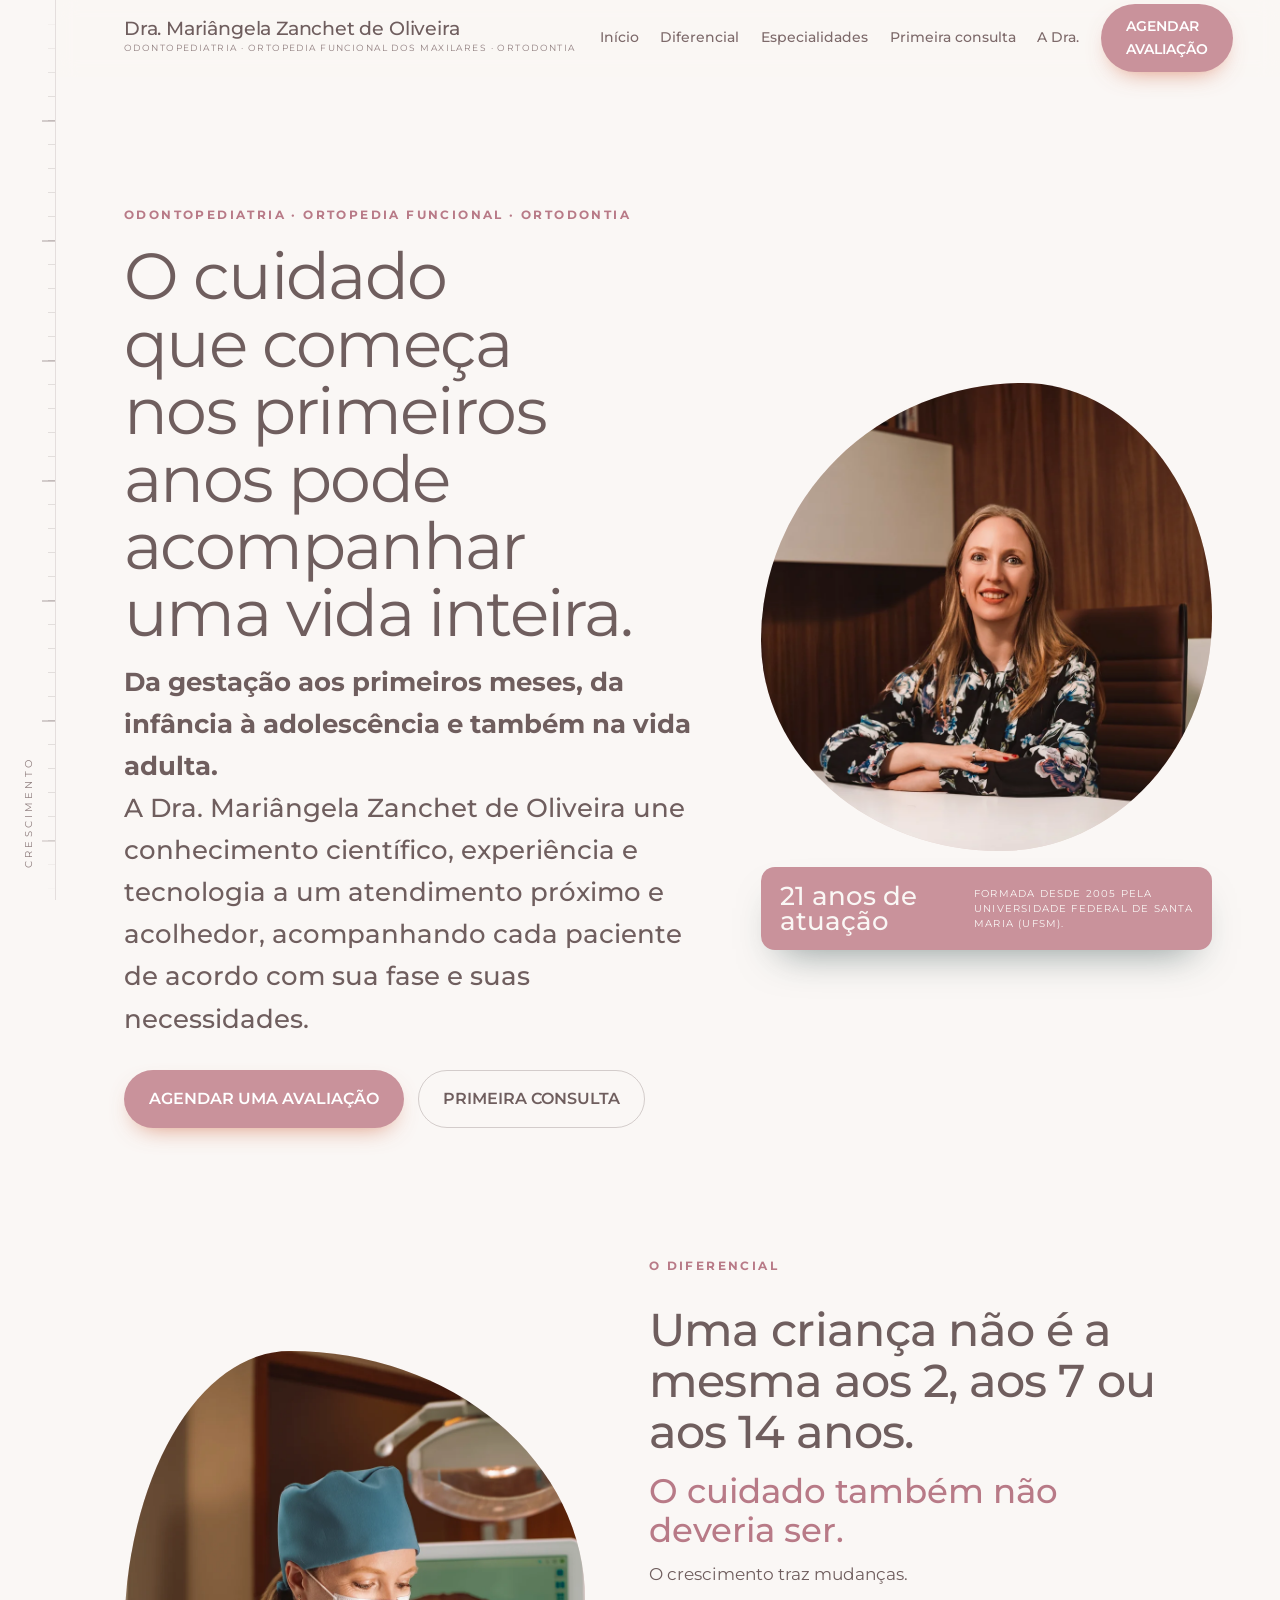
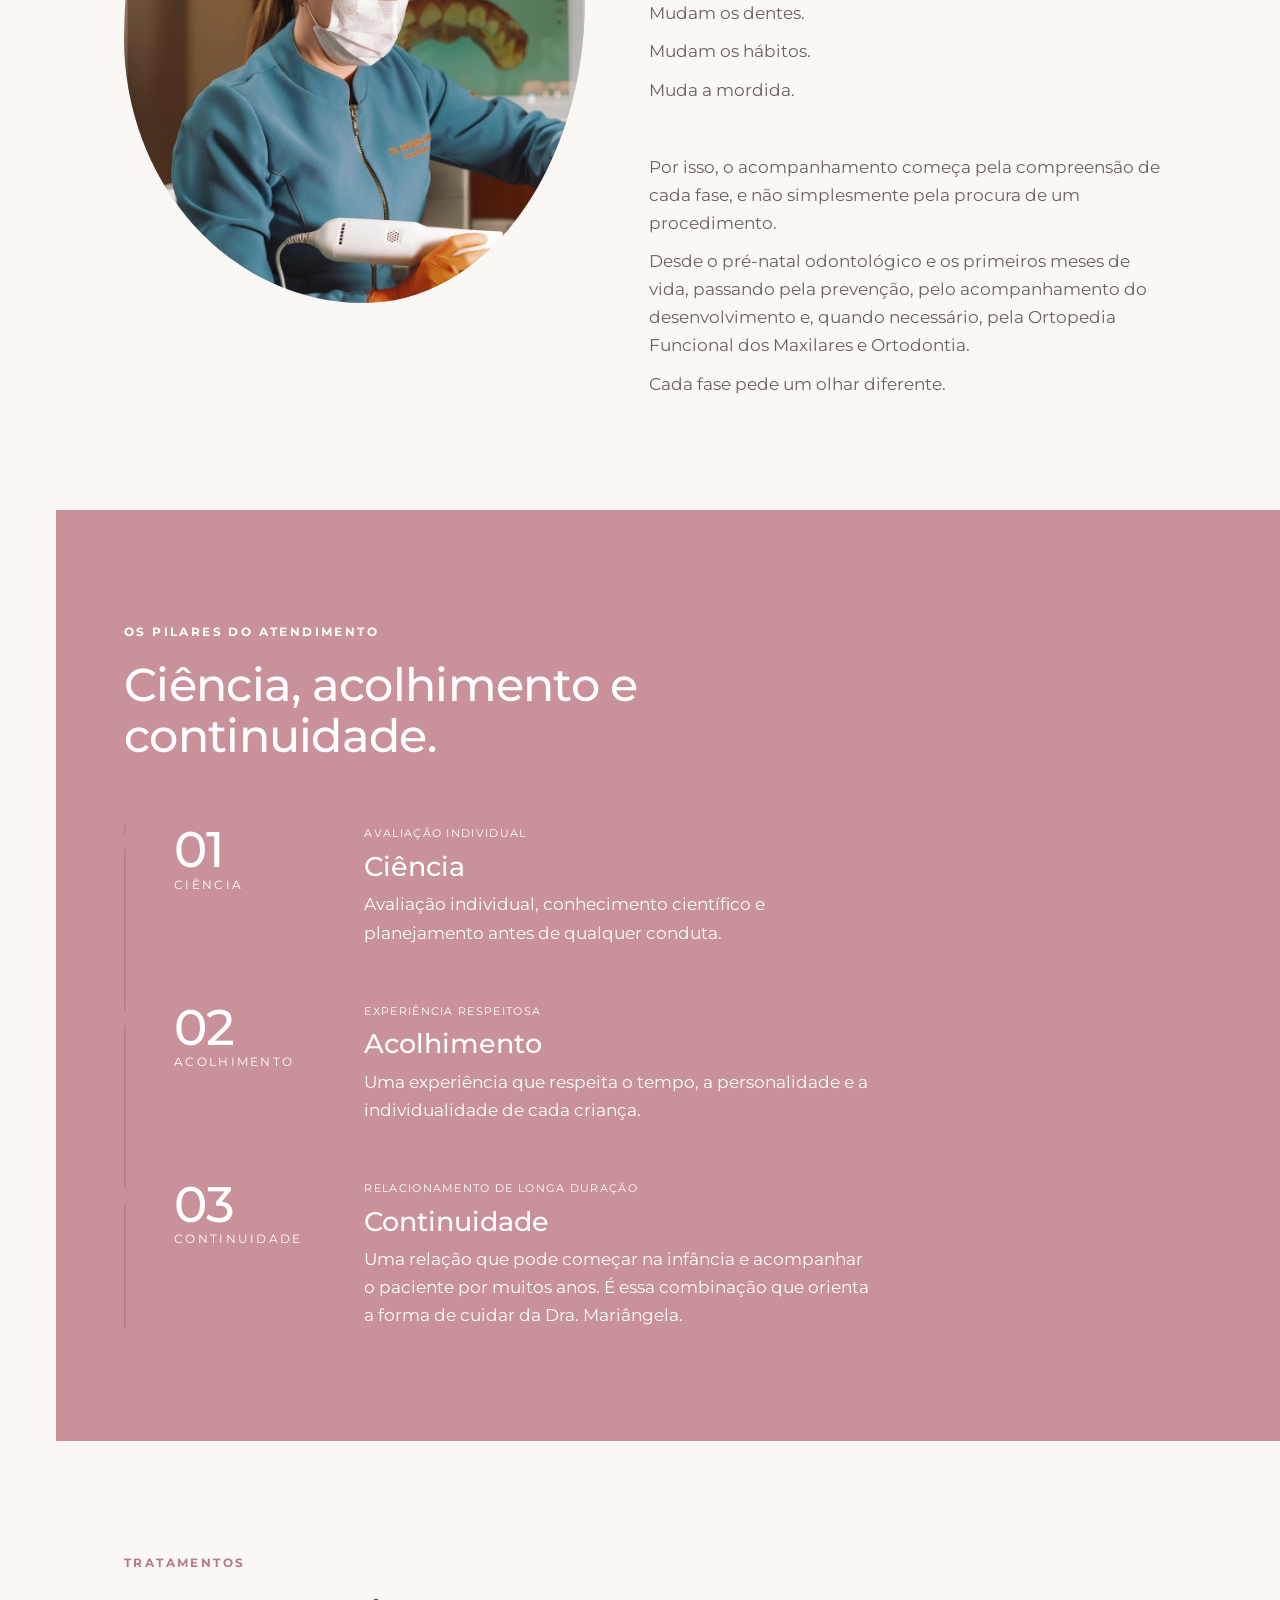
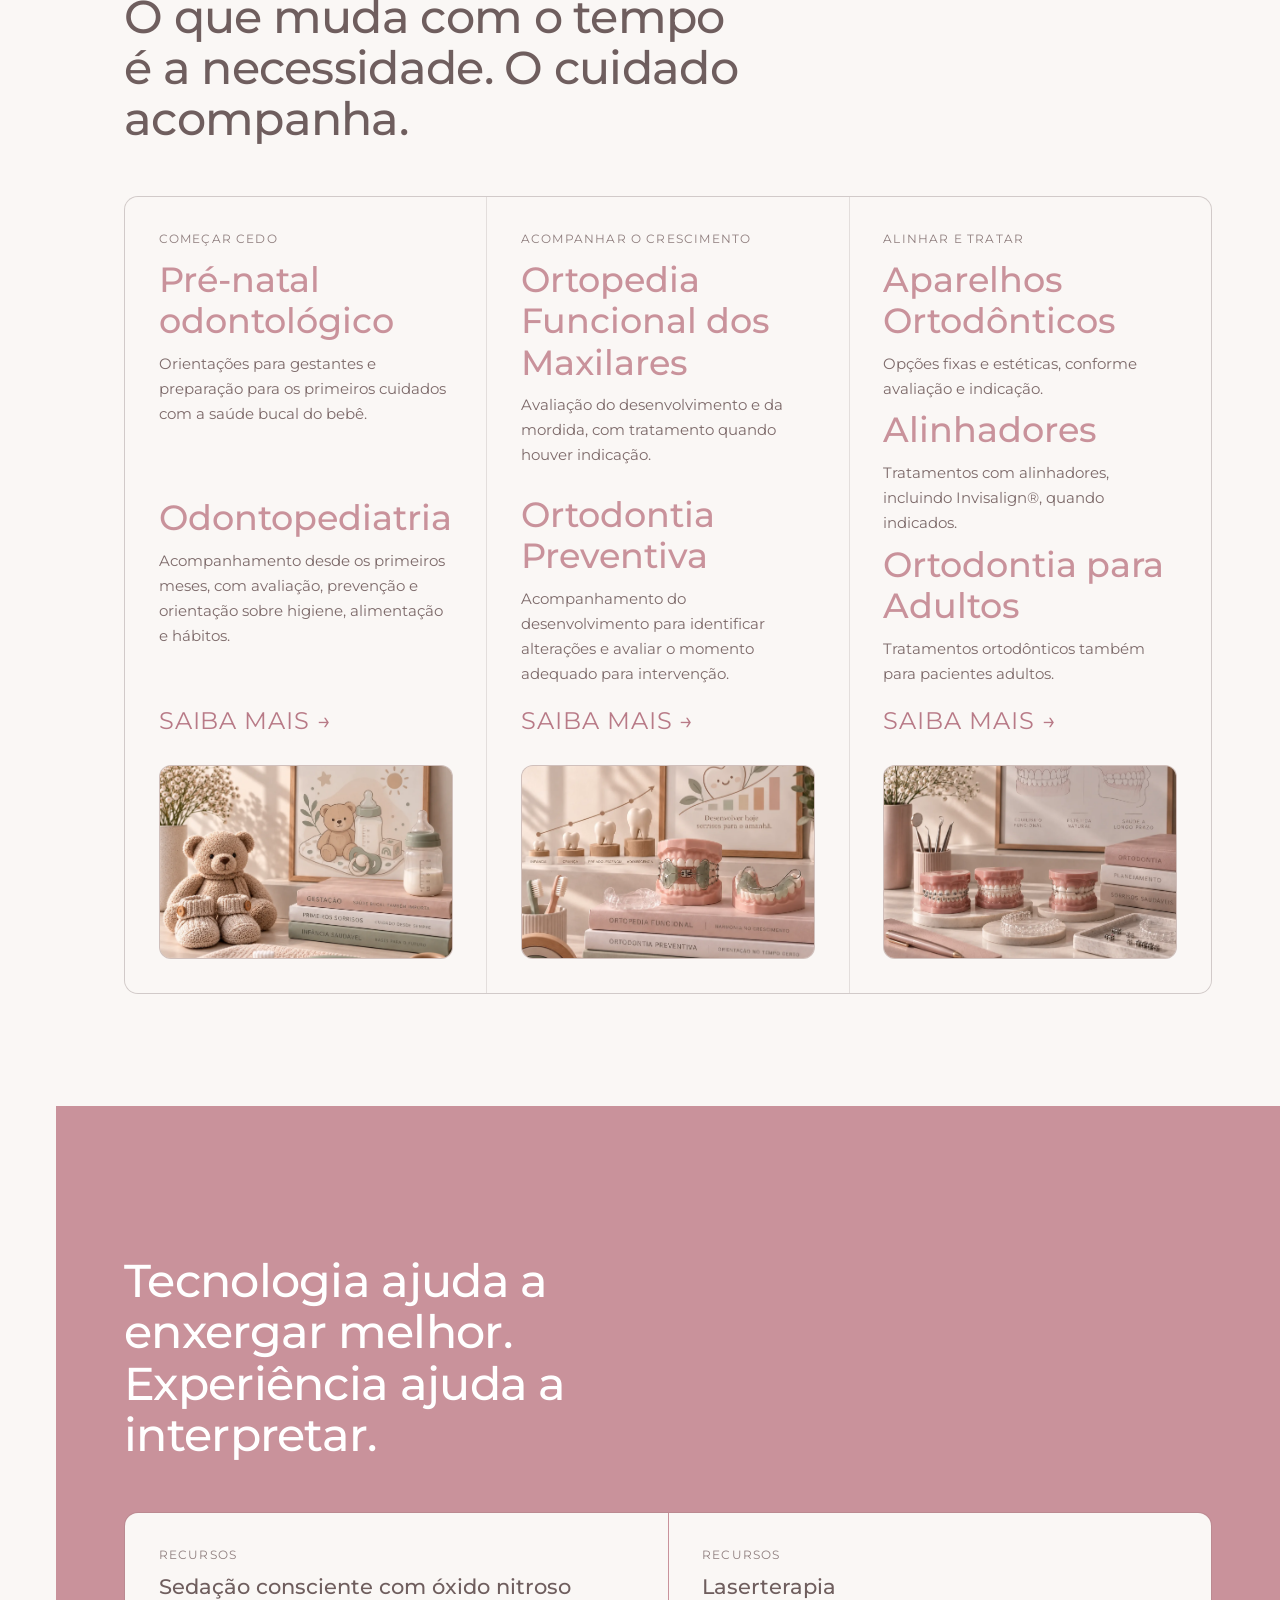
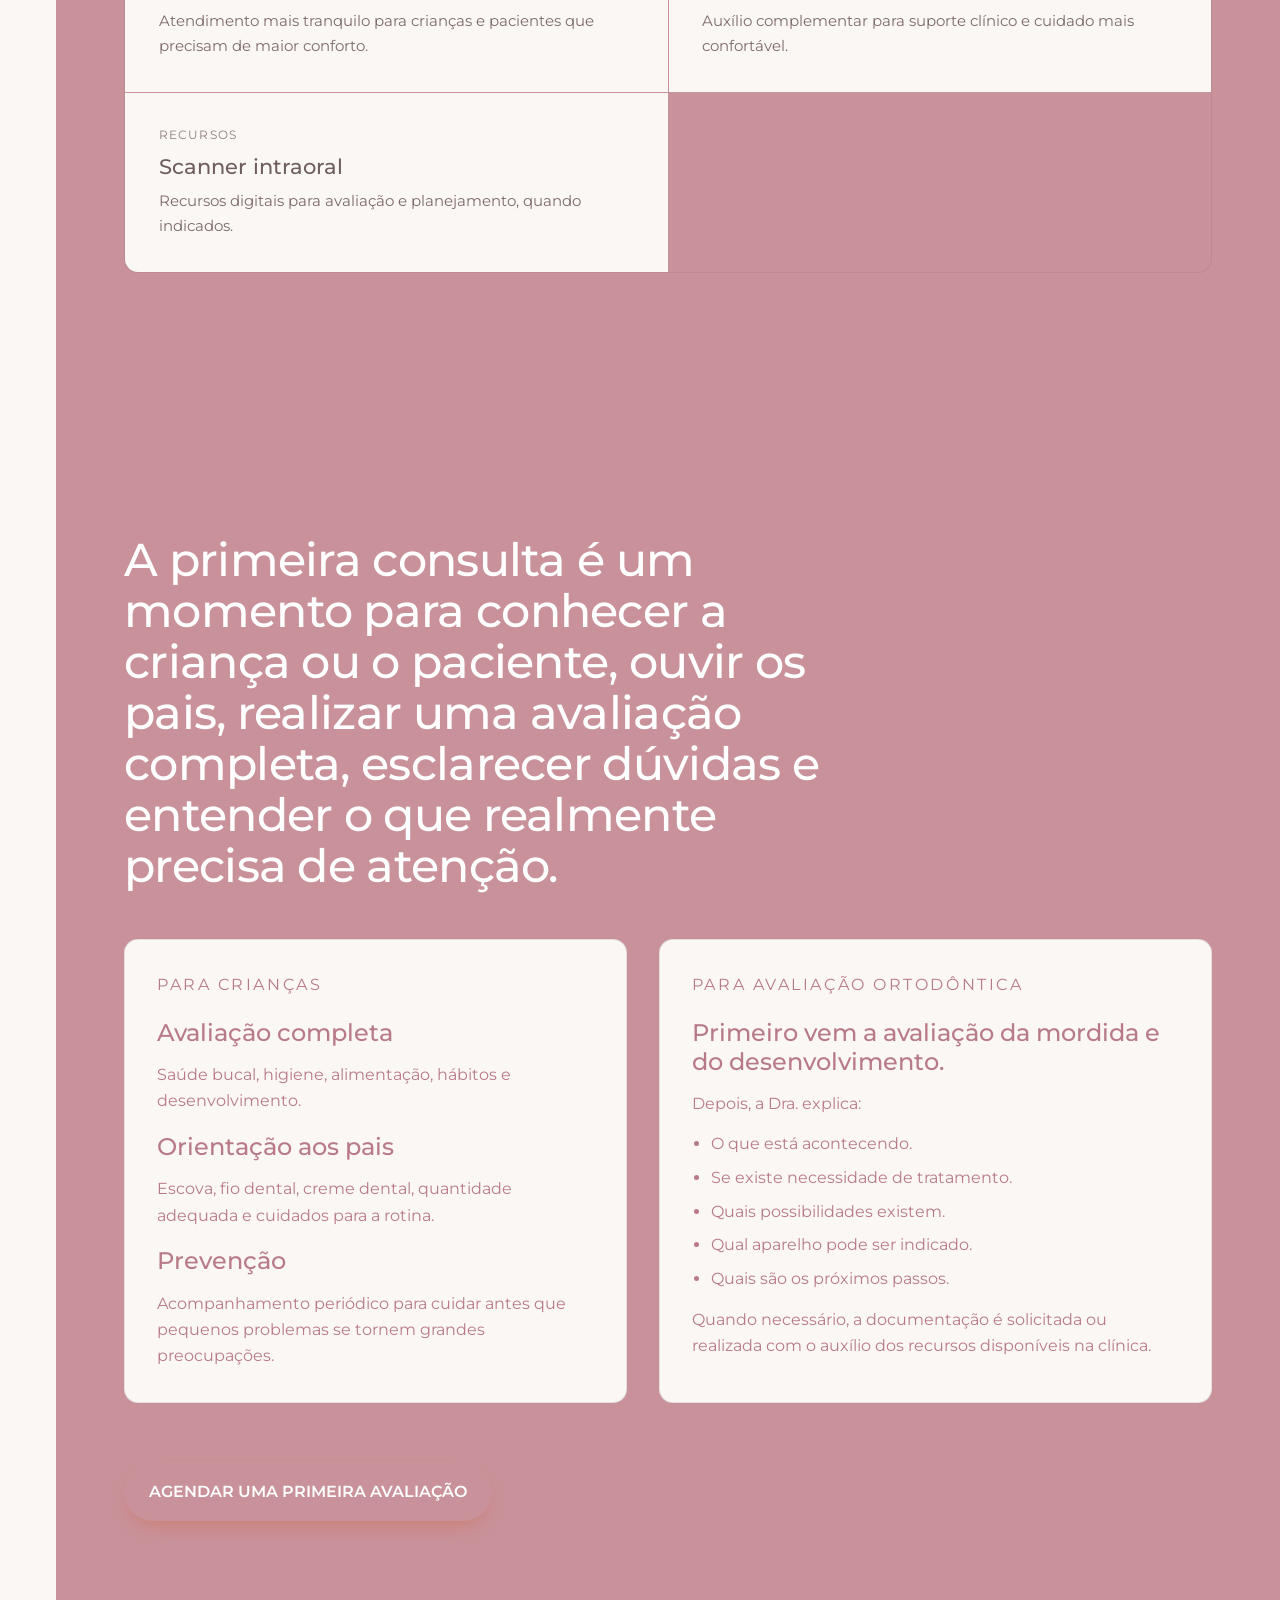
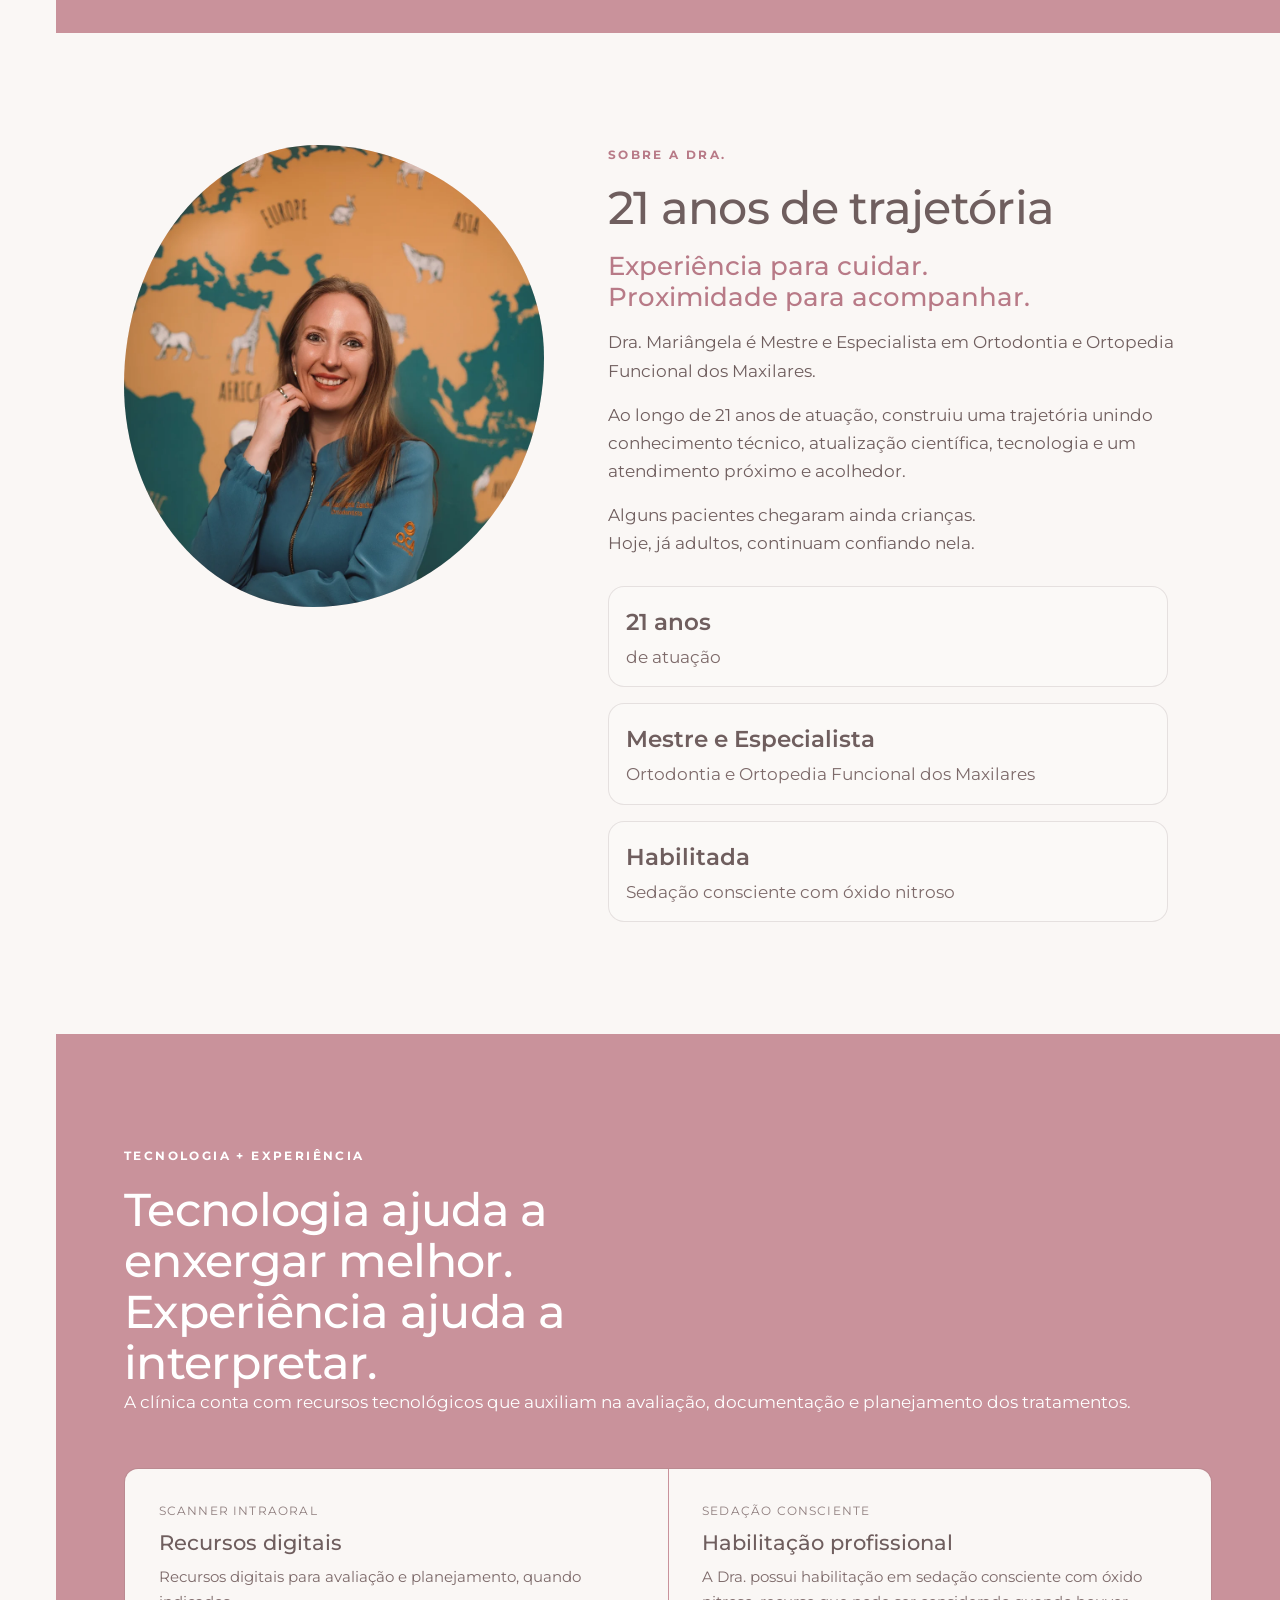
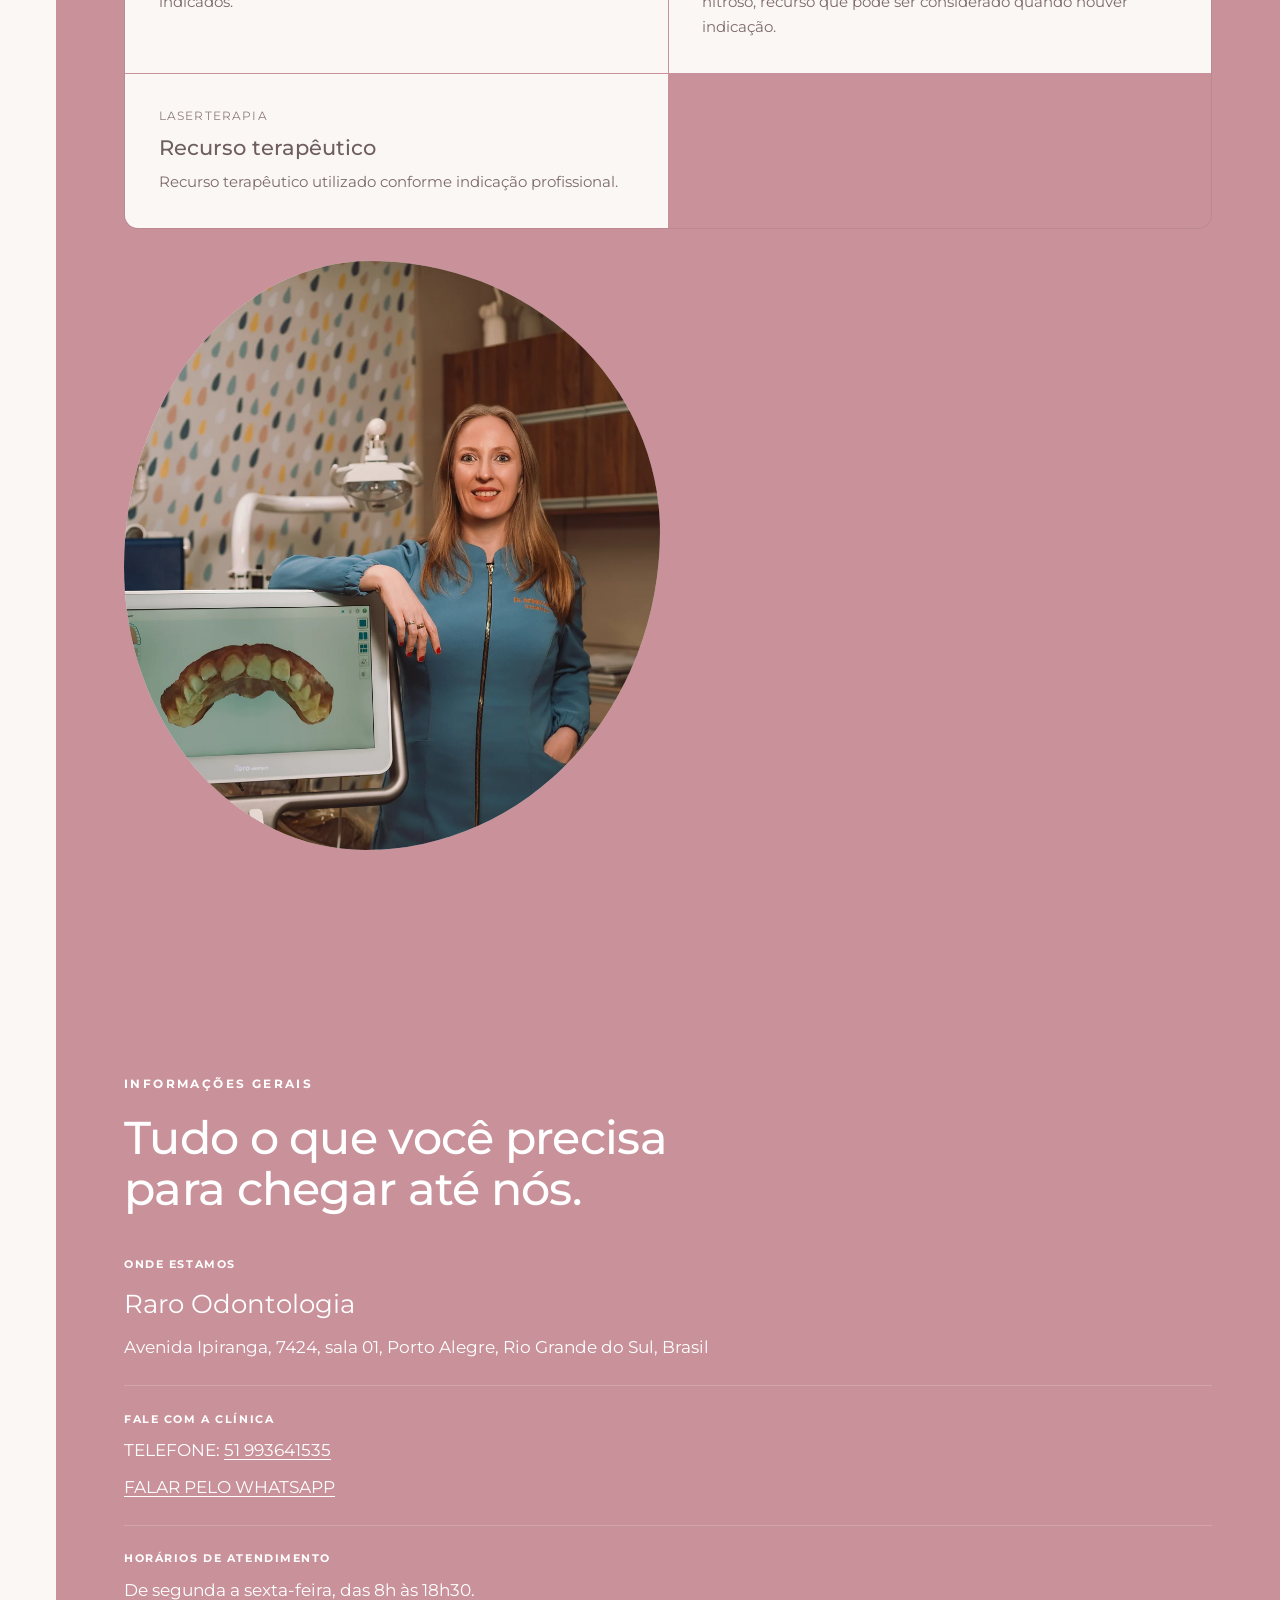
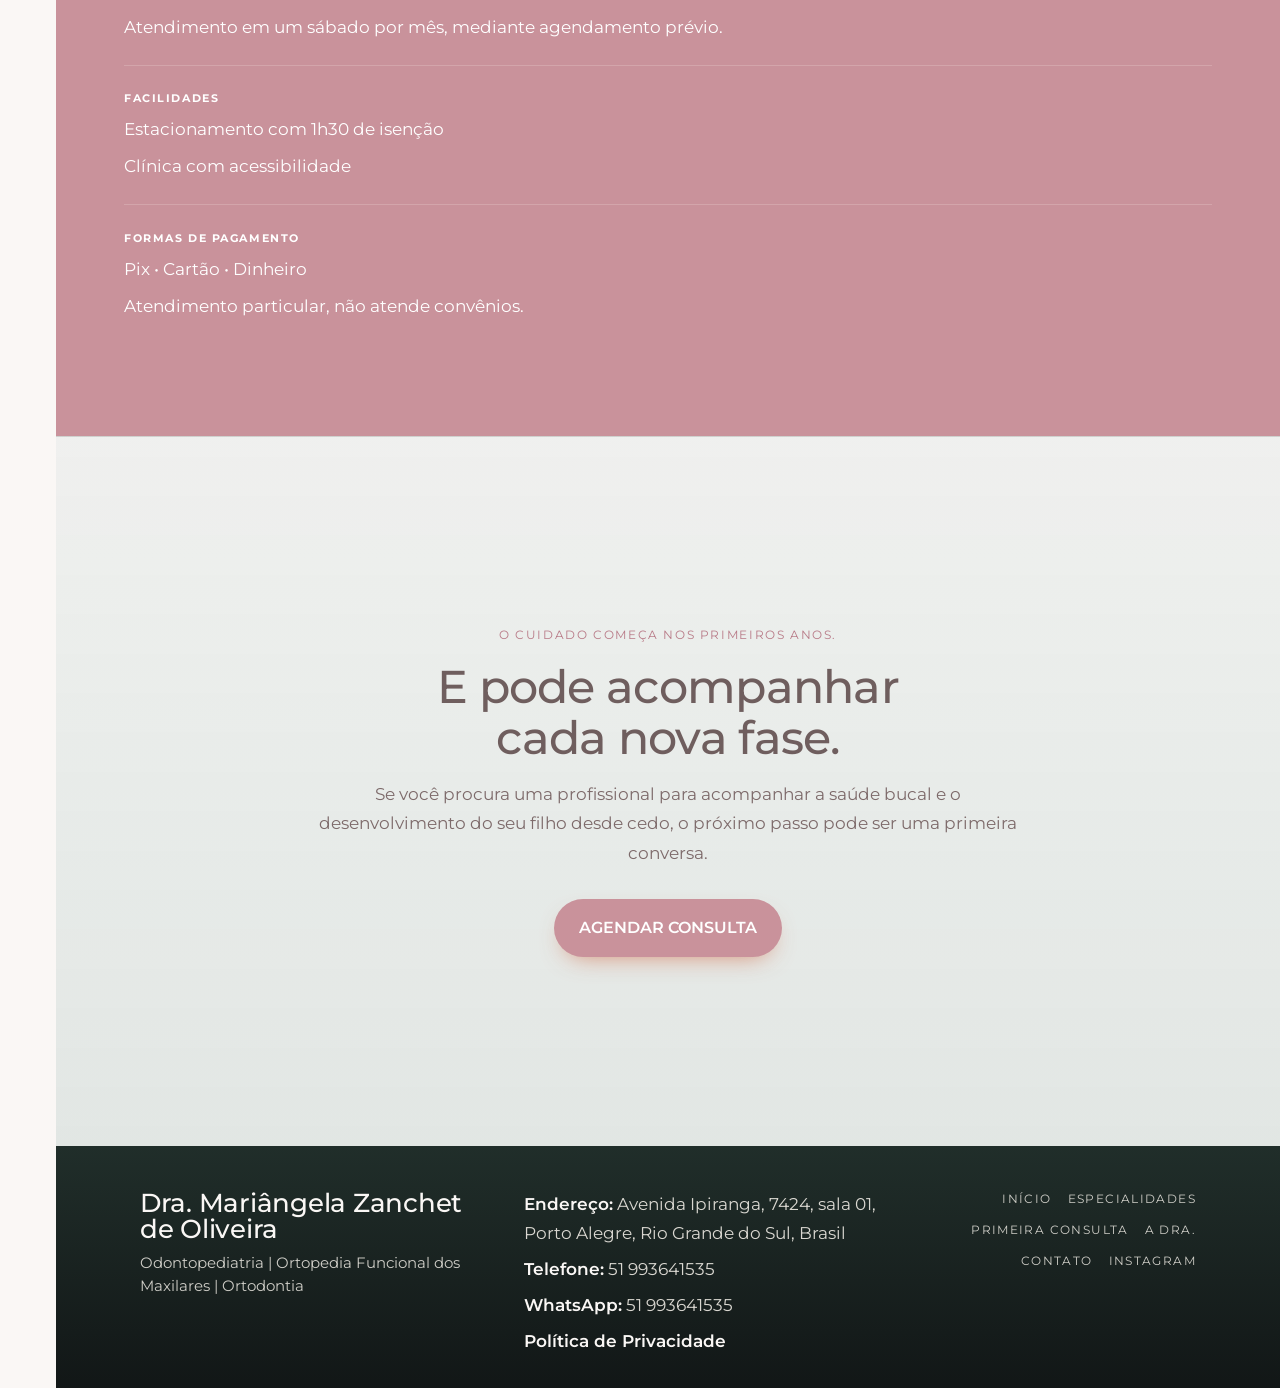
==== index.html @ edd6b16d "mudanças_dr" ====
<!doctype html>
<html lang="pt-BR">
<head>
<meta charset="utf-8" />
<meta name="viewport" content="width=device-width, initial-scale=1" />
<title>Dra. Mariângela Zanchet de Oliveira — Odontopediatria, Ortopedia Funcional dos Maxilares e Ortodontia | Porto Alegre</title>
<meta name="description" content="A Dra. Mariângela Zanchet de Oliveira acompanha cada fase do sorriso, da gestação aos primeiros meses, infância, adolescência e vida adulta. Odontopediatria, ortopedia funcional dos maxilares e ortodontia em Porto Alegre." />

<meta property="og:title" content="Dra. Mariângela Zanchet de Oliveira — O cuidado que começa nos primeiros anos" />
<meta property="og:description" content="Odontopediatria, ortopedia funcional dos maxilares e ortodontia em Porto Alegre, com atendimento acolhedor desde os primeiros meses." />
<meta property="og:type" content="website" />
<meta property="og:locale" content="pt_BR" />

<link rel="preconnect" href="https://fonts.googleapis.com" />
<link rel="preconnect" href="https://fonts.gstatic.com" crossorigin />
<link href="https://fonts.googleapis.com/css2?family=Montserrat:ital,wght@0,300;0,400;0,500;0,600;0,700;1,400;1,500&display=swap" rel="stylesheet" />
<link rel="stylesheet" href="assets/style.css" />

<!--
  ================================================================
  A CONFIRMAR / SUBSTITUIR ANTES DE PUBLICAR
  ----------------------------------------------------------------
  - Fotos reais: retrato da Dra. + fotos do consultório/atendimento
    (colocar em assets/img/ e trocar os blocos .frame).
  - Ano de início (usei "20 anos" da bio do Instagram).
  - Número do CRO/RS.
  - Horário de atendimento (bloco "Contato").
  - Nota do Google / nº de pacientes (não usei números inventados
    na página; se houver, adicionar na faixa de credibilidade).
  - Depoimentos: os textos abaixo são ILUSTRATIVOS, no estilo dos
    comentários reais do Instagram. Substituir por depoimentos
    autorizados (Google/Instagram) com nome/inicial.
  - CEP conferido da bio: 91410-500 · Av. Ipiranga, 7424 - sala 01.
  - WhatsApp da bio: wa.me/5551993641535  ->  (51) 99364-1535
  ================================================================
-->
</head>
<body>

<a class="skip-link" href="#conteudo">Pular para o conteúdo</a>

<!-- Régua de crescimento (borda esquerda, desktop) -->
<div class="ruler" aria-hidden="true">
  <div class="ruler__ticks"></div>
  <div class="ruler__fill" id="rulerFill"></div>
  <span class="ruler__label">crescimento</span>
</div>

<header class="site-header" id="siteHeader">
  <div class="wrap site-header__inner">
    <a class="brand" href="#topo" aria-label="Dra. Mariângela Zanchet de Oliveira — página inicial">
      <span class="brand__name">Dra. Mariângela Zanchet de Oliveira</span>
      <span class="brand__kicker">Odontopediatria · Ortopedia Funcional dos Maxilares · Ortodontia</span>
    </a>

    <button class="nav-toggle" id="navToggle" aria-expanded="false" aria-controls="primaryNav">
      <span></span><span></span><span></span>
      <span class="sr-only">Abrir menu</span>
    </button>

    <nav class="nav" id="primaryNav" aria-label="Navegação principal">
      <a href="#topo">Início</a>
      <a href="#diferencial">Diferencial</a>
      <a href="#tratamentos">Especialidades</a>
      <a href="#primeira-consulta">Primeira consulta</a>
      <a href="#a-dentista">A Dra.</a>
      <a class="btn btn--primary nav__cta" href="https://wa.me/5551993641535?text=Ol%C3%A1%2C%20Dra.%20Mari%C3%A2ngela!%20Gostaria%20de%20agendar%20uma%20avalia%C3%A7%C3%A3o." target="_blank" rel="noopener">AGENDAR AVALIAÇÃO</a>
    </nav>
  </div>
</header>

<main id="conteudo">

  <!-- HERO -->
  <section class="hero" id="topo">
    <div class="wrap hero__grid">
      <div class="hero__text">
        <p class="eyebrow" data-reveal>ODONTOPEDIATRIA · ORTOPEDIA FUNCIONAL · ORTODONTIA</p>
        <h1 class="hero__title" data-reveal style="--d:.06s">O cuidado que começa nos primeiros anos pode acompanhar uma vida inteira.</h1>
        <h2 class="hero__subtitle" data-reveal style="--d:.06s">Da gestação aos primeiros meses, da infância à adolescência e também na vida adulta.</h2>
        <p class="hero__lead" data-reveal style="--d:.12s">
          A Dra. Mariângela Zanchet de Oliveira une conhecimento científico,
          experiência e tecnologia a um atendimento próximo e acolhedor,
          acompanhando cada paciente de acordo com sua fase e suas necessidades.
        </p>
        <div class="hero__actions" data-reveal style="--d:.18s">
          <a class="btn btn--primary" href="https://wa.me/5551993641535?text=Ol%C3%A1%2C%20Dra.%20Mari%C3%A2ngela!%20Gostaria%20de%20agendar%20uma%20avalia%C3%A7%C3%A3o." target="_blank" rel="noopener">AGENDAR UMA AVALIAÇÃO</a>
          <a class="btn btn--ghost" href="#primeira-consulta">PRIMEIRA CONSULTA</a>
        </div>
      </div>

      <div class="hero__aside" data-reveal style="--d:.1s">
        <div class="frame frame--portrait">
          <img class="frame-photo" src="assets/img/web/dra-mariangela-consultorio.webp" alt="Retrato da Dra. Mariângela" loading="eager" />
        </div>
        <div class="hero__badge">
          <span class="hero__badge-num">21 anos de atuação</span>
          <span class="hero__badge-txt">Formada desde 2005 pela Universidade Federal de Santa Maria (UFSM).</span>
        </div>
      </div>
    </div>
  </section>

  <!-- DIFERENCIAL -->
  <section class="section differential" id="diferencial">
    <div class="wrap differential__grid">
      <div class="differential__media" data-reveal>
        <div class="frame frame--differential">
          <img class="frame-photo" src="assets/img/web/atendimento.webp" alt="Dra. Mariângela atendendo um paciente" loading="lazy" />
        </div>
      </div>
      <div class="differential__content">
        <p class="eyebrow" data-reveal>O diferencial</p>
        <h2 class="section__title" data-reveal style="--d:.05s">Uma criança não é a mesma aos 2, aos 7 ou aos 14 anos.</h2>

        <p class="differential__lead" data-reveal style="--d:.1s">O cuidado também não deveria ser.</p>

        <p data-reveal style="--d:.15s">O crescimento traz mudanças.</p>
        <p data-reveal style="--d:.2s">Mudam os dentes.</p>
        <p data-reveal style="--d:.25s">Mudam os hábitos.</p>
        <p data-reveal style="--d:.3s">Muda a mordida.</p>
        <p data-reveal style="--d:.35s">Mudam as necessidades.</p>

        <p data-reveal style="--d:.4s">
          Por isso, o acompanhamento começa pela compreensão de cada fase, e não simplesmente pela procura de um procedimento.
        </p>
        <p data-reveal style="--d:.45s">
          Desde o pré-natal odontológico e os primeiros meses de vida, passando pela prevenção, pelo acompanhamento do desenvolvimento e, quando necessário, pela Ortopedia Funcional dos Maxilares e Ortodontia.
        </p>
        <p data-reveal style="--d:.5s">Cada fase pede um olhar diferente.</p>
      </div>
    </div>
  </section>

  <!-- OS PILARES DO ATENDIMENTO -->
  <section class="section section--butter growth" id="pilares-atendimento">
    <div class="wrap">
      <p class="eyebrow" data-reveal>OS PILARES DO ATENDIMENTO</p>
      <h2 class="section__title growth__head" data-reveal style="--d:.05s">
        Ciência, acolhimento e continuidade.
      </h2>

      <ol class="growth__list">
        <li class="stop" data-reveal>
          <div class="stop__age"><span>01</span><small>ciência</small></div>
          <div class="stop__content">
            <p class="stop__tag">Avaliação individual</p>
            <h3>Ciência</h3>
            <p>
              Avaliação individual, conhecimento científico e planejamento antes de
              qualquer conduta.
            </p>
          </div>
        </li>

        <li class="stop" data-reveal>
          <div class="stop__age"><span>02</span><small>acolhimento</small></div>
          <div class="stop__content">
            <p class="stop__tag">Experiência respeitosa</p>
            <h3>Acolhimento</h3>
            <p>
              Uma experiência que respeita o tempo, a personalidade e a
              individualidade de cada criança.
            </p>
          </div>
        </li>

        <li class="stop" data-reveal>
          <div class="stop__age"><span>03</span><small>continuidade</small></div>
          <div class="stop__content">
            <p class="stop__tag">Relacionamento de longa duração</p>
            <h3>Continuidade</h3>
            <p>
              Uma relação que pode começar na infância e acompanhar o paciente por
              muitos anos. É essa combinação que orienta a forma de cuidar da Dra.
              Mariângela.
            </p>
          </div>
        </li>
      </ol>
    </div>
  </section>

  <!-- TRATAMENTOS -->
  <section class="section tratamentos" id="tratamentos">
    <div class="wrap">
      <p class="eyebrow" data-reveal>TRATAMENTOS</p>
      <h2 class="section__title" data-reveal style="--d:.05s">O que muda com o tempo é a necessidade. O cuidado acompanha.</h2>

      <ul class="cards">
        <li class="card" data-reveal>
          <span class="card__idx">COMEÇAR CEDO</span>
          <h3>Pré-natal odontológico</h3>
          <p>Orientações para gestantes e preparação para os primeiros cuidados com a saúde bucal do bebê.</p>

          <h3>Odontopediatria</h3>
          <p>Acompanhamento desde os primeiros meses, com avaliação, prevenção e orientação sobre higiene, alimentação e hábitos.</p>

          <button class="card__link treatment-more" type="button" data-dialog="tratamento-comecar-cedo" aria-haspopup="dialog" aria-controls="tratamento-comecar-cedo">SAIBA MAIS →</button>

          <div class="card__media">
            <img src="assets/img/web/primeiros-cuidados.webp" alt="Pré-natal odontológico e acompanhamento dos primeiros cuidados" loading="lazy" />
          </div>
        </li>

        <li class="card" data-reveal style="--d:.05s">
          <span class="card__idx">ACOMPANHAR O CRESCIMENTO</span>
          <h3>Ortopedia Funcional dos Maxilares</h3>
          <p>Avaliação do desenvolvimento e da mordida, com tratamento quando houver indicação.</p>

          <h3>Ortodontia Preventiva</h3>
          <p>Acompanhamento do desenvolvimento para identificar alterações e avaliar o momento adequado para intervenção.</p>

          <button class="card__link treatment-more" type="button" data-dialog="tratamento-crescimento" aria-haspopup="dialog" aria-controls="tratamento-crescimento">SAIBA MAIS →</button>

          <div class="card__media">
            <img src="assets/img/web/acompanhamento-crescimento.webp" alt="Acompanhamento do desenvolvimento e da mordida" loading="lazy" />
          </div>
        </li>

        <li class="card" data-reveal style="--d:.1s">
          <span class="card__idx">ALINHAR E TRATAR</span>
          <h3>Aparelhos Ortodônticos</h3>
          <p>Opções fixas e estéticas, conforme avaliação e indicação.</p>

          <h3>Alinhadores</h3>
          <p>Tratamentos com alinhadores, incluindo Invisalign®, quando indicados.</p>

          <h3>Ortodontia para Adultos</h3>
          <p>Tratamentos ortodônticos também para pacientes adultos.</p>

          <button class="card__link treatment-more" type="button" data-dialog="tratamento-alinhar" aria-haspopup="dialog" aria-controls="tratamento-alinhar">SAIBA MAIS →</button>

          <div class="card__media">
            <img src="assets/img/web/aparelhos-alinhadores.webp" alt="Aparelhos ortodônticos e alinhadores" loading="lazy" />
          </div>
        </li>
      </ul>
    </div>
  </section>

  <dialog class="treatment-dialog" id="tratamento-comecar-cedo" aria-labelledby="comecar-cedo-title">
    <div class="treatment-dialog__header">
      <h2 id="comecar-cedo-title" tabindex="-1" autofocus>Começar cedo</h2>
      <form method="dialog"><button class="treatment-dialog__close" aria-label="Fechar detalhes de Começar cedo">Fechar ×</button></form>
    </div>
    <div class="treatment-dialog__body">
      <p>O cuidado com a saúde bucal pode começar antes mesmo do nascimento.</p>
      <p>O acompanhamento desde a gestação e os primeiros meses de vida permite orientar a família sobre os cuidados com a boca do bebê, alimentação, higiene, hábitos e desenvolvimento.</p>
      <p>Na Odontopediatria, cada fase é acompanhada de forma preventiva, respeitando o desenvolvimento da criança e orientando os responsáveis para que os cuidados façam parte da rotina desde cedo.</p>
      <h3>O que pode ser acompanhado:</h3>
      <ul>
        <li>Pré-natal odontológico</li>
        <li>Primeira consulta do bebê</li>
        <li>Higiene bucal e prevenção</li>
        <li>Alimentação e saúde bucal</li>
        <li>Uso de chupeta, mamadeira e outros hábitos</li>
        <li>Acompanhamento periódico</li>
        <li>Limpeza e aplicação de medidas preventivas, quando indicadas</li>
      </ul>
      <p>O objetivo é cuidar antes que pequenos sinais se transformem em grandes problemas.</p>
      <a class="btn btn--primary" href="https://wa.me/5551993641535?text=Ol%C3%A1!%20Gostaria%20de%20agendar%20uma%20avalia%C3%A7%C3%A3o%20sobre%20os%20primeiros%20cuidados." target="_blank" rel="noopener">AGENDAR UMA AVALIAÇÃO</a>
    </div>
  </dialog>

  <dialog class="treatment-dialog" id="tratamento-crescimento" aria-labelledby="crescimento-title">
    <div class="treatment-dialog__header">
      <h2 id="crescimento-title" tabindex="-1" autofocus>Acompanhar o crescimento</h2>
      <form method="dialog"><button class="treatment-dialog__close" aria-label="Fechar detalhes de Acompanhar o crescimento">Fechar ×</button></form>
    </div>
    <div class="treatment-dialog__body">
      <p>O crescimento da criança traz mudanças importantes para os dentes, a mordida, as funções da boca e o desenvolvimento dos maxilares.</p>
      <p>Por isso, nem sempre é necessário esperar todos os dentes permanentes nascerem para avaliar uma alteração.</p>
      <p>A Ortopedia Funcional dos Maxilares e a Ortodontia Preventiva permitem acompanhar o desenvolvimento e identificar o momento adequado para intervir, quando houver indicação.</p>
      <p>A avaliação considera o crescimento e as características individuais de cada criança para definir se é necessário tratar, acompanhar ou simplesmente aguardar.</p>
      <p>Cada fase tem o seu momento. O importante é saber quando agir.</p>
      <a class="btn btn--primary" href="https://wa.me/5551993641535?text=Ol%C3%A1!%20Gostaria%20de%20agendar%20uma%20avalia%C3%A7%C3%A3o%20sobre%20o%20crescimento%20e%20a%20mordida." target="_blank" rel="noopener">AGENDAR UMA AVALIAÇÃO</a>
    </div>
  </dialog>

  <dialog class="treatment-dialog" id="tratamento-alinhar" aria-labelledby="alinhar-title">
    <div class="treatment-dialog__header">
      <h2 id="alinhar-title" tabindex="-1" autofocus>Alinhar e tratar</h2>
      <form method="dialog"><button class="treatment-dialog__close" aria-label="Fechar detalhes de Alinhar e tratar">Fechar ×</button></form>
    </div>
    <div class="treatment-dialog__body">
      <p>Quando existe indicação para tratamento ortodôntico, o primeiro passo é compreender a mordida, o posicionamento dos dentes e as características de cada paciente.</p>
      <p>A partir dessa avaliação, são apresentadas as possibilidades de tratamento e o tipo de aparelho mais adequado para cada caso.</p>
      <h3>Opções de tratamento:</h3>
      <ul>
        <li>Aparelhos fixos convencionais</li>
        <li>Aparelhos estéticos</li>
        <li>Alinhadores, incluindo Invisalign®, quando indicados</li>
        <li>Tratamentos ortodônticos para adultos</li>
        <li>Diferentes tipos de aparelhos conforme a necessidade</li>
        <li>Preparação ortodôntica para cirurgia ortognática, quando indicada</li>
      </ul>
      <p>O tratamento é planejado individualmente, considerando diagnóstico, objetivos e momento de cada paciente.</p>
      <p>Antes de escolher o aparelho, é preciso entender o que está sendo tratado.</p>
      <a class="btn btn--primary" href="https://wa.me/5551993641535?text=Ol%C3%A1!%20Gostaria%20de%20agendar%20uma%20avalia%C3%A7%C3%A3o%20ortod%C3%B4ntica." target="_blank" rel="noopener">AGENDAR UMA AVALIAÇÃO</a>
    </div>
  </dialog>

  <!-- RECURSOS DISPONÍVEIS -->
  <section class="section section--butter" id="recursos-disponiveis">
    <div class="wrap">
      <p class="eyebrow" data-reveal>RECURSOS DISPONÍVEIS</p>
      <h2 class="section__title" data-reveal style="--d:.05s">Tecnologia ajuda a enxergar melhor. Experiência ajuda a interpretar.</h2>

      <ul class="cards cards--resources">
        <li class="card" data-reveal>
          <span class="card__idx">RECURSOS</span>
          <h3>Sedação consciente com óxido nitroso</h3>
          <p>Atendimento mais tranquilo para crianças e pacientes que precisam de maior conforto.</p>
        </li>
        <li class="card" data-reveal style="--d:.05s">
          <span class="card__idx">RECURSOS</span>
          <h3>Laserterapia</h3>
          <p>Auxílio complementar para suporte clínico e cuidado mais confortável.</p>
        </li>
        <li class="card" data-reveal style="--d:.1s">
          <span class="card__idx">RECURSOS</span>
          <h3>Scanner intraoral</h3>
          <p>Recursos digitais para avaliação e planejamento, quando indicados.</p>
        </li>        
      </ul>
    </div>
  </section>

  <!-- PRIMEIRA CONSULTA -->
  <section class="section section--butter growth" id="primeira-consulta">
    <div class="wrap">
      <p class="eyebrow" data-reveal>PRIMEIRA CONSULTA</p>
      <h2 class="section__title growth__head" data-reveal style="--d:.05s">
        A primeira consulta é um momento para conhecer a criança ou o paciente,
        ouvir os pais, realizar uma avaliação completa, esclarecer dúvidas e
        entender o que realmente precisa de atenção.
      </h2>


      <div class="consulta__blocos" data-reveal>
        <div class="consulta__bloco">
          <p class="consulta__label">PARA CRIANÇAS</p>
          <h3>Avaliação completa</h3>
          <p>Saúde bucal, higiene, alimentação, hábitos e desenvolvimento.</p>

          <h3>Orientação aos pais</h3>
          <p>Escova, fio dental, creme dental, quantidade adequada e cuidados para a rotina.</p>

          <h3>Prevenção</h3>
          <p>Acompanhamento periódico para cuidar antes que pequenos problemas se tornem grandes preocupações.</p>
        </div>

        <div class="consulta__bloco consulta__bloco--accent">
          <p class="consulta__label">PARA AVALIAÇÃO ORTODÔNTICA</p>
          <h3>Primeiro vem a avaliação da mordida e do desenvolvimento.</h3>
          <p>Depois, a Dra. explica:</p>
          <ul>
            <li>O que está acontecendo.</li>
            <li>Se existe necessidade de tratamento.</li>
            <li>Quais possibilidades existem.</li>
            <li>Qual aparelho pode ser indicado.</li>
            <li>Quais são os próximos passos.</li>
          </ul>
          <p>Quando necessário, a documentação é solicitada ou realizada com o auxílio dos recursos disponíveis na clínica.</p>
        </div>
      </div>

      <div class="growth__cta" data-reveal>
        <a class="btn btn--primary" href="https://wa.me/5551993641535?text=Ol%C3%A1%2C%20Dra.%20Mari%C3%A2ngela!%20Gostaria%20de%20agendar%20uma%20primeira%20avalia%C3%A7%C3%A3o." target="_blank" rel="noopener">AGENDAR UMA PRIMEIRA AVALIAÇÃO</a>
      </div>
    </div>
  </section>

  <!-- SOBRE A DRA. -->
  <section class="section about" id="a-dentista">
    <div class="wrap about__grid">
      <div class="about__media" data-reveal>
        <div class="frame frame--about">
          <img class="frame-photo" src="assets/img/web/dra-mariangela.webp" alt="Dra. Mariângela em ambiente profissional" loading="lazy" />
        </div>
      </div>
      <div class="about__body">
        <p class="eyebrow" data-reveal>SOBRE A DRA.</p>
        <h2 class="section__title" data-reveal style="--d:.05s">21 anos de trajetória</h2>

        <p class="about__lead" data-reveal style="--d:.1s">
          Experiência para cuidar.<br />
          Proximidade para acompanhar.
        </p>

        <p data-reveal style="--d:.15s">
          Dra. Mariângela é Mestre e Especialista em Ortodontia e Ortopedia Funcional dos Maxilares.
        </p>
        <p data-reveal style="--d:.2s">
          Ao longo de 21 anos de atuação, construiu uma trajetória unindo conhecimento técnico,
          atualização científica, tecnologia e um atendimento próximo e acolhedor.
        </p>
        <p data-reveal style="--d:.25s">
          Alguns pacientes chegaram ainda crianças.<br />
          Hoje, já adultos, continuam confiando nela.
        </p>

        <ul class="about__stats" data-reveal style="--d:.3s">
          <li>
            <strong>21 anos</strong>
            <span>de atuação</span>
          </li>
          <li>
            <strong>Mestre e Especialista</strong>
            <span>Ortodontia e Ortopedia Funcional dos Maxilares</span>
          </li>
          <li>
            <strong>Habilitada</strong>
            <span>Sedação consciente com óxido nitroso</span>
          </li>
        </ul>
      </div>
    </div>
  </section>

  <!-- TECNOLOGIA + EXPERIÊNCIA -->
  <section class="section section--butter tecnologia" id="tecnologia-experiencia">
    <div class="wrap">
      <p class="eyebrow" data-reveal>TECNOLOGIA + EXPERIÊNCIA</p>
      <h2 class="section__title" data-reveal style="--d:.05s">Tecnologia ajuda a enxergar melhor.<br />Experiência ajuda a interpretar.</h2>

      <p class="tecnologia__intro" data-reveal style="--d:.1s">
        A clínica conta com recursos tecnológicos que auxiliam na avaliação, documentação e planejamento dos tratamentos.
      </p>

      <ul class="cards cards--resources tecnologia__cards">
        <li class="card" data-reveal>
          <span class="card__idx">SCANNER INTRAORAL</span>
          <h3>Recursos digitais</h3>
          <p>Recursos digitais para avaliação e planejamento, quando indicados.</p>
        </li>
        <li class="card" data-reveal style="--d:.1s">
          <span class="card__idx">SEDAÇÃO CONSCIENTE</span>
          <h3>Habilitação profissional</h3>
          <p>A Dra. possui habilitação em sedação consciente com óxido nitroso, recurso que pode ser considerado quando houver indicação.</p>
        </li>
        <li class="card" data-reveal style="--d:.15s">
          <span class="card__idx">LASERTERAPIA</span>
          <h3>Recurso terapêutico</h3>
          <p>Recurso terapêutico utilizado conforme indicação profissional.</p>
        </li>
      </ul>

      <div class="tecnologia__photos photo-grid" data-reveal style="--d:.2s">
        <div class="frame frame--about">
          <img class="frame-photo" src="assets/img/web/scanner-consultorio.webp" alt="Equipamento de diagnóstico da clínica" loading="lazy" />
        </div>
      </div>
    </div>
  </section>


  <!-- INFORMAÇÕES GERAIS -->
  <section class="section section--ink infos" id="informacoes-gerais">
    <div class="wrap">
      <p class="eyebrow" data-reveal>INFORMAÇÕES GERAIS</p>
      <h2 class="section__title" data-reveal style="--d:.05s">Tudo o que você precisa para chegar até nós.</h2>

      <div class="infos__grid" data-reveal style="--d:.1s">
        <div class="infos__block">
          <h3>ONDE ESTAMOS</h3>
          <p class="infos__clinica">Raro Odontologia</p>
          <p>Avenida Ipiranga, 7424, sala 01, Porto Alegre, Rio Grande do Sul, Brasil</p>
        </div>

        <div class="infos__divider" aria-hidden="true"></div>

        <div class="infos__block">
          <h3>FALE COM A CLÍNICA</h3>
          <p>TELEFONE: <a href="tel:+5551993641535">51 993641535</a></p>
          <p><a href="https://wa.me/5551993641535?text=Ol%C3%A1%2C%20gostaria%20de%20falar%20com%20a%20cl%C3%ADnica." target="_blank" rel="noopener">FALAR PELO WHATSAPP</a></p>
        </div>

        <div class="infos__divider" aria-hidden="true"></div>

        <div class="infos__block">
          <h3>HORÁRIOS DE ATENDIMENTO</h3>
          <p>De segunda a sexta-feira, das 8h às 18h30.</p>
          <p>Atendimento em um sábado por mês, mediante agendamento prévio.</p>
        </div>

        <div class="infos__divider" aria-hidden="true"></div>

        <div class="infos__block infos__block--small">
          <h3>FACILIDADES</h3>
          <p>Estacionamento com 1h30 de isenção</p>
          <p>Clínica com acessibilidade</p>
        </div>

        <div class="infos__divider" aria-hidden="true"></div>

        <div class="infos__block infos__block--small">
          <h3>FORMAS DE PAGAMENTO</h3>
          <p>Pix • Cartão • Dinheiro</p>
          <p>Atendimento particular, não atende convênios.</p>
        </div>
      </div>
    </div>
  </section>

  <section class="section section--butter cta-final" aria-label="Chamada final">
    <div class="wrap cta-final__inner">
      <p class="cta-final__eyebrow" data-reveal>O cuidado começa nos primeiros anos.</p>
      <h2 class="section__title cta-final__title" data-reveal style="--d:.05s">E pode acompanhar cada nova fase.</h2>
      <p class="cta-final__text" data-reveal style="--d:.1s">
        Se você procura uma profissional para acompanhar a saúde bucal e o desenvolvimento do seu filho desde cedo,
        o próximo passo pode ser uma primeira conversa.
      </p>
      <div class="cta-final__actions" data-reveal style="--d:.15s">
        <a class="btn btn--primary" href="https://wa.me/5551993641535?text=Ol%C3%A1%2C%20Dra.%20Mari%C3%A2ngela!%20Gostaria%20de%20agendar%20uma%20conversa%20inicial." target="_blank" rel="noopener">AGENDAR CONSULTA</a>
      </div>
    </div>
  </section>

</main>

<footer class="site-footer">
  <div class="wrap site-footer__inner footer-doc">
    <div class="site-footer__brand">
      <span class="brand__name">Dra. Mariângela Zanchet de Oliveira</span>
      <p>Odontopediatria | Ortopedia Funcional dos Maxilares | Ortodontia</p>
    </div>

    <div class="footer-doc__meta">
      <p><strong>Endereço:</strong> Avenida Ipiranga, 7424, sala 01, Porto Alegre, Rio Grande do Sul, Brasil</p>
      <p><strong>Telefone:</strong> 51 993641535</p>
      <p><strong>WhatsApp:</strong> 51 993641535</p>
      <p><strong>Política de Privacidade</strong></p>
    </div>

    <nav class="site-footer__nav" aria-label="Rodapé">
      <a href="#topo">Início</a>
      <a href="#tratamentos">Especialidades</a>
      <a href="#primeira-consulta">Primeira consulta</a>
      <a href="#a-dentista">A Dra.</a>
      <a href="#informacoes-gerais">Contato</a>
      <a href="https://www.instagram.com/dra.mariangelazanchet/" target="_blank" rel="noopener">Instagram</a>
    </nav>
  </div>
</footer>

<a class="wa-float" id="waFloat" href="https://wa.me/5551993641535?text=Ol%C3%A1%2C%20Dra.%20Mari%C3%A2ngela!%20Gostaria%20de%20agendar%20uma%20consulta." target="_blank" rel="noopener" aria-label="Agendar no WhatsApp">
  <svg viewBox="0 0 32 32" width="26" height="26" aria-hidden="true" focusable="false">
    <path fill="currentColor" d="M16 3C8.83 3 3 8.83 3 16c0 2.3.6 4.46 1.66 6.34L3 29l6.83-1.62A12.9 12.9 0 0 0 16 29c7.17 0 13-5.83 13-13S23.17 3 16 3Zm0 23.4c-1.98 0-3.9-.53-5.57-1.53l-.4-.24-3.9.92.83-3.8-.26-.4A10.35 10.35 0 0 1 5.6 16C5.6 10.27 10.27 5.6 16 5.6S26.4 10.27 26.4 16 21.73 26.4 16 26.4Zm5.7-7.78c-.31-.16-1.85-.91-2.14-1.02-.29-.1-.5-.16-.71.16-.21.31-.82 1.02-1 1.23-.18.21-.37.24-.68.08-.31-.16-1.32-.49-2.51-1.55-.93-.83-1.56-1.85-1.74-2.16-.18-.31-.02-.48.14-.63.14-.14.31-.37.47-.55.16-.18.21-.31.31-.52.1-.21.05-.39-.03-.55-.08-.16-.71-1.71-.97-2.34-.26-.62-.52-.53-.71-.54l-.6-.01c-.21 0-.55.08-.83.39-.29.31-1.09 1.06-1.09 2.6s1.12 3.02 1.28 3.23c.16.21 2.2 3.36 5.33 4.71.74.32 1.32.51 1.78.65.75.24 1.43.21 1.96.13.6-.09 1.85-.76 2.11-1.49.26-.73.26-1.36.18-1.49-.08-.13-.29-.21-.6-.37Z"/>
  </svg>
  <span>Agendar</span>
</a>

<script src="assets/main.js" defer></script>
</body>
</html>
---- assets/style.css ----
/* =============================================================
   Dra. Mariângela Zanchet — Landing page
   Direção: sofisticada + leve. Espinha = linha do tempo do sorriso.
   Paleta: petróleo/teal âncora, papel quente, coral (vida/sorriso).
   Tipos: Montserrat (display · texto · dados/idades) — padrão Horbach
   ============================================================= */

:root {
  --paper:       #FAF7F5;
  --paper-2:     #E2D3CE;   /* bege suave */
  --ink:         #6F5E5E;   /* taupe */
  --ink-soft:    #7D6A6A;
  --teal:        #C9929B;
  --teal-deep:   #B87A87;
  --teal-soft:   #F3E7E9;
  --coral:       #C9929B;
  --coral-deep:  #B87A87;
  --muted:       #8F7E7E;
  --line:        rgba(111, 94, 94, .16);
  --line-strong: rgba(111, 94, 94, .28);

  --ruler-w: 3.5rem;
  --wrap: 74rem;
  --radius: 14px;

  --font-display: "Montserrat", -apple-system, BlinkMacSystemFont, "Segoe UI", Roboto, "Helvetica Neue", Arial, sans-serif;
  --font-body: "Montserrat", -apple-system, BlinkMacSystemFont, "Segoe UI", Roboto, "Helvetica Neue", Arial, sans-serif;
  --font-mono: "Montserrat", -apple-system, BlinkMacSystemFont, "Segoe UI", Roboto, "Helvetica Neue", Arial, sans-serif;

  --step-eyebrow: .75rem;
  --step-body: 1.0625rem;
  --step-h3: 1.3rem;
}

/* ---------- reset-ish ---------- */
*, *::before, *::after { box-sizing: border-box; }
html { scroll-behavior: smooth; scroll-padding-top: 6rem; -webkit-text-size-adjust: 100%; }
body {
  margin: 0;
  background: var(--paper);
  color: var(--ink);
  font-family: var(--font-body);
  font-size: var(--step-body);
  line-height: 1.65;
  -webkit-font-smoothing: antialiased;
  overflow-x: hidden;
}
h1, h2, h3, p, ol, ul, dl, figure, blockquote { margin: 0; }
ul, ol { padding: 0; list-style: none; }
a { color: inherit; }
img, iframe { max-width: 100%; display: block; }
button { font: inherit; color: inherit; cursor: pointer; }

.sr-only {
  position: absolute; width: 1px; height: 1px; padding: 0; margin: -1px;
  overflow: hidden; clip: rect(0 0 0 0); white-space: nowrap; border: 0;
}
.skip-link {
  position: fixed; left: 1rem; top: -3rem; z-index: 200;
  background: var(--ink); color: var(--paper); padding: .6rem 1rem;
  border-radius: 8px; text-decoration: none; transition: top .2s;
}
.skip-link:focus { top: 1rem; }

:focus-visible {
  outline: 3px solid var(--coral);
  outline-offset: 3px;
  border-radius: 4px;
}

/* ---------- layout helpers ---------- */
.wrap {
  width: 100%;
  max-width: var(--wrap);
  margin-inline: auto;
  padding-inline: clamp(1.15rem, 4vw, 3rem);
}
.section { padding-block: clamp(3.75rem, 9vw, 7rem); }
.section--butter:not(.cta-final) { background: var(--coral); color: #fff; }
.section--ink { background: var(--coral); color: #fff; }

.eyebrow {
  font-family: var(--font-mono);
  font-weight: 700;
  font-size: var(--step-eyebrow);
  letter-spacing: .2em;
  text-transform: uppercase;
  color: var(--teal-deep);
  margin-bottom: 1.1rem;
}
.section--ink .eyebrow { color: #fff; }

.section__title {
  font-family: var(--font-display);
  font-weight: 500;
  font-optical-sizing: auto;
  font-size: clamp(1.9rem, 4vw, 2.9rem);
  line-height: 1.1;
  letter-spacing: -.015em;
  max-width: 20ch;
}

/* ---------- buttons ---------- */
.btn {
  --pad-y: .95rem;
  display: inline-flex;
  align-items: center;
  gap: .5rem;
  padding: var(--pad-y) 1.5rem;
  border-radius: 999px;
  font-weight: 600;
  font-size: .98rem;
  text-decoration: none;
  border: 1.5px solid transparent;
  transition: transform .18s ease, background-color .18s ease, color .18s ease, box-shadow .18s ease;
  will-change: transform;
}
.btn--primary {
  background: var(--coral);
  color: #fff;
  box-shadow: 0 10px 24px -12px rgba(207, 106, 69, .8);
}
.btn--primary:hover { background: var(--coral-deep); transform: translateY(-2px); }
.btn--ghost {
  border-color: var(--line-strong);
  color: var(--ink);
}
.btn--ghost:hover { background: var(--ink); color: var(--paper); border-color: var(--ink); transform: translateY(-2px); }
.section--ink .btn--ghost { border-color: rgba(251,247,240,.4); color: var(--paper); }
.section--ink .btn--ghost:hover { background: var(--paper); color: var(--ink); }

/* =============================================================
   RÉGUA DE CRESCIMENTO — borda esquerda (desktop)
   ============================================================= */
.ruler {
  position: fixed;
  inset: 0 auto 0 0;
  width: var(--ruler-w);
  z-index: 30;
  border-right: 1px solid var(--line);
  background: var(--paper);
  pointer-events: none;
  overflow: hidden;
}
.ruler__ticks {
  position: absolute;
  inset: 0;
  background-image:
    repeating-linear-gradient(to bottom, var(--line) 0 1px, transparent 1px 24px),
    repeating-linear-gradient(to bottom, var(--line-strong) 0 1.5px, transparent 1.5px 120px);
  background-position: right, right;
  background-size: 7px 100%, 13px 100%;
  background-repeat: no-repeat, repeat-y;
  mask-image: linear-gradient(to bottom, transparent 0, #000 10%, #000 90%, transparent 100%);
}
.ruler__fill {
  position: absolute;
  inset: 0 0 auto 0;
  height: 0%;
  background: linear-gradient(to bottom, var(--teal-soft), var(--teal), var(--coral));
  opacity: .5;
  transition: height .15s linear;
}
.ruler__label {
  position: absolute;
  left: 50%;
  bottom: 2rem;
  transform: translateX(-50%) rotate(180deg);
  writing-mode: vertical-rl;
  font-family: var(--font-mono);
  font-size: .62rem;
  letter-spacing: .32em;
  text-transform: uppercase;
  color: var(--muted);
}

/* =============================================================
   HEADER
   ============================================================= */
.site-header {
  position: sticky;
  top: 0;
  z-index: 40;
  background: color-mix(in srgb, var(--paper) 82%, transparent);
  backdrop-filter: blur(10px);
  -webkit-backdrop-filter: blur(10px);
  border-bottom: 1px solid transparent;
  transition: transform .25s ease, border-color .25s ease, background-color .25s ease;
}
.site-header.is-hidden { transform: translateY(-100%); }
.site-header.is-scrolled {
  border-bottom-color: var(--line);
  background: color-mix(in srgb, var(--paper) 94%, transparent);
}
.site-header__inner {
  display: flex;
  align-items: center;
  justify-content: space-between;
  gap: 1.5rem;
  min-height: 4.75rem;
}
.brand { text-decoration: none; display: grid; gap: .15rem; }
.brand__name {
  font-family: var(--font-display);
  font-weight: 500;
  font-size: 1.18rem;
  letter-spacing: -.01em;
  line-height: 1;
}
.brand__kicker {
  font-family: var(--font-mono);
  font-size: .56rem;
  letter-spacing: .16em;
  text-transform: uppercase;
  color: var(--muted);
  white-space: nowrap;
}
.nav {
  display: flex;
  align-items: center;
  gap: clamp(.7rem, 1.7vw, 1.35rem);
}
.nav > a:not(.nav__cta) {
  text-decoration: none;
  font-size: .88rem;
  font-weight: 500;
  color: var(--ink-soft);
  padding-block: .35rem;
  position: relative;
  white-space: nowrap;
}
@media (max-width: 1120px) and (min-width: 961px) {
  .brand__kicker { display: none; }
}
.nav > a:not(.nav__cta)::after {
  content: "";
  position: absolute;
  left: 0; bottom: 0;
  width: 100%; height: 1.5px;
  background: var(--coral);
  transform: scaleX(0);
  transform-origin: left;
  transition: transform .22s ease;
}
.nav > a:not(.nav__cta):hover::after { transform: scaleX(1); }
.nav__cta { --pad-y: .62rem; font-size: .88rem; }

.nav-toggle {
  display: none;
  width: 2.75rem; height: 2.75rem;
  border: 1px solid var(--line-strong);
  border-radius: 10px;
  background: transparent;
  padding: 0;
  position: relative;
}
.nav-toggle span:not(.sr-only) {
  position: absolute;
  left: 50%; top: 50%;
  width: 1.15rem; height: 2px;
  background: var(--ink);
  transform: translate(-50%, -50%);
  transition: transform .22s ease, opacity .2s ease;
}
.nav-toggle span:nth-child(1) { transform: translate(-50%, calc(-50% - 5px)); }
.nav-toggle span:nth-child(3) { transform: translate(-50%, calc(-50% + 5px)); }
.site-header.nav-open .nav-toggle span:nth-child(1) { transform: translate(-50%, -50%) rotate(45deg); }
.site-header.nav-open .nav-toggle span:nth-child(2) { opacity: 0; }
.site-header.nav-open .nav-toggle span:nth-child(3) { transform: translate(-50%, -50%) rotate(-45deg); }

/* =============================================================
   HERO
   ============================================================= */
.hero { padding-block: clamp(2.75rem, 7vw, 5.5rem) clamp(2rem, 5vw, 3.5rem); }
.hero__grid {
  display: grid;
  grid-template-columns: 1.12fr .88fr;
  gap: clamp(2rem, 5vw, 4rem);
  align-items: center;
}
.hero__text { padding-block: clamp(1rem, 4vw, 2.5rem); }
.hero__title {
  font-family: var(--font-display);
  font-weight: 400;
  font-optical-sizing: auto;
  font-size: clamp(2.5rem, 5.4vw, 4.05rem);
  line-height: 1.04;
  letter-spacing: -.025em;
  margin-block: .1rem .9rem;
  text-wrap: balance;
}

.hero__sutitle {
  font-family: var(--font-display);
  font-weight: 200;
  font-optical-sizing: auto;
  font-size: clamp(2.5rem, 5.4vw, 4.05rem);
  line-height: 1.04;
  letter-spacing: -.025em;
  margin-block: .1rem .9rem;
  text-wrap: balance;
}

.hero__lead {
  font-size: 1.5em;
  font-weight: 500;
  color: var(--ink);
  max-width: 42ch;
}
.hero__actions {
  display: flex;
  flex-wrap: wrap;
  gap: .9rem;
  margin-top: 1.9rem;
}

.hero__aside { position: relative; }
.hero__badge {
  position: static;
  margin-top: 1rem;
  background: var(--teal);
  color: var(--paper);
  border-radius: var(--radius);
  padding: 1rem 1.15rem;
  display: flex;
  align-items: center;
  gap: .7rem;
  box-shadow: 0 20px 40px -20px rgba(30,58,58,.55);
  width: 100%;
}
.hero__badge-num {
  flex: 1;
  font-family: var(--font-display);
  font-weight: 500;
  font-size: 1.6rem;
  line-height: 1;
}
.hero__badge-txt {
  flex: 1.2;
  font-family: var(--font-mono);
  font-size: .62rem;
  letter-spacing: .12em;
  text-transform: uppercase;
  line-height: 1.5;
}

.differential {
  padding-top: clamp(1rem, 3vw, 2rem);
}
.differential__grid {
  display: grid;
  grid-template-columns: .9fr 1.1fr;
  gap: clamp(2rem, 5vw, 4rem);
  align-items: center;
}
.differential__content {
  display: grid;
  gap: .65rem;
}
.differential__lead {
  margin-top: .2rem;
  font-family: var(--font-display);
  font-size: clamp(1.4rem, 2.7vw, 2.1rem);
  line-height: 1.18;
  color: var(--teal-deep);
  font-weight: 500;
}
.differential__content p {
  max-width: 32rem;
}
.differential__content p + p {
  margin-top: 0;
}
.frame--differential {
  aspect-ratio: 4 / 4.8;
  border-radius: 36% 64% 48% 52% / 52% 45% 55% 48%;
}
.frame--differential::before {
  content: "";
  position: absolute;
  inset: -16px 16px 16px -16px;
  border: 1.5px solid var(--teal);
  border-radius: inherit;
  z-index: -1;
}

/* moldura orgânica p/ retrato (placeholder) */
.frame {
  position: relative;
  background: linear-gradient(135deg, color-mix(in srgb, var(--teal) 22%, var(--paper)), #EAD9D3 78%);
  display: grid;
  place-items: center;
  isolation: isolate;
  overflow: hidden;
}
.frame::after {
  content: "";
  position: absolute;
  inset: 0;
  border-radius: inherit;
  background: repeating-linear-gradient(-45deg, rgba(111,94,94,.04) 0 2px, transparent 2px 10px);
}
.frame__tag {
  font-family: var(--font-mono);
  font-size: .7rem;
  letter-spacing: .06em;
  text-transform: uppercase;
  text-align: center;
  color: var(--teal-deep);
  padding: 1rem;
  line-height: 1.7;
}
.frame--portrait {
  aspect-ratio: 4 / 4.15;
  max-height: 33rem;
  border-radius: 58% 42% 47% 53% / 55% 50% 50% 45%;
}
.frame--portrait::before {
  content: "";
  position: absolute;
  inset: -14px -14px 14px 14px;
  border: 1.5px solid var(--teal);
  border-radius: inherit;
  z-index: -1;
}
.frame--about {
  aspect-ratio: 4 / 4.4;
  border-radius: 46% 54% 55% 45% / 52% 46% 54% 48%;
}
.frame-photo,
.photo-figure {
  position: relative;
  z-index: 1;
  width: 100%;
  height: 100%;
  object-fit: cover;
  object-position: center;
  display: block;
}
.photo-grid {
  display: grid;
  grid-template-columns: repeat(2, minmax(0, 1fr));
  gap: 1rem;
  margin-top: 2rem;
}
.photo-grid .frame {
  min-height: 16rem;
}

/* trilho de idades sob o hero */
.agebar {
  margin-top: clamp(2.5rem, 6vw, 4rem);
  border-top: 1px solid var(--line);
  padding-top: 1.4rem;
}
.agebar__caption {
  font-family: var(--font-mono);
  font-size: .62rem;
  letter-spacing: .22em;
  text-transform: uppercase;
  color: var(--muted);
}
.agebar__list {
  display: flex;
  flex-wrap: wrap;
  gap: .5rem 1.4rem;
  margin-top: .8rem;
  counter-reset: age;
}
.agebar__list li { position: relative; padding-left: 1.1rem; }
.agebar__list li::before {
  content: "";
  position: absolute;
  left: 0; top: 50%;
  width: 7px; height: 7px;
  border-radius: 50%;
  background: var(--coral);
  transform: translateY(-50%);
}
.agebar__list a {
  font-family: var(--font-mono);
  font-size: .8rem;
  letter-spacing: .04em;
  text-decoration: none;
  color: var(--ink-soft);
}
.agebar__list a:hover { color: var(--coral-deep); }

/* =============================================================
   FAIXA DE CREDIBILIDADE
   ============================================================= */
.trust {
  background: var(--ink);
  color: var(--paper);
  padding-block: 1.1rem;
}
.trust__row {
  display: flex;
  flex-wrap: wrap;
  justify-content: center;
  gap: .6rem 2.4rem;
}
.trust__row span {
  font-family: var(--font-mono);
  font-size: .72rem;
  letter-spacing: .14em;
  text-transform: uppercase;
  position: relative;
}
.trust__row span + span::before {
  content: "·";
  position: absolute;
  left: -1.25rem;
  color: var(--coral);
}

/* =============================================================
   A DENTISTA
   ============================================================= */
.about__grid {
  display: grid;
  grid-template-columns: .82fr 1.18fr;
  gap: clamp(2rem, 5vw, 4.5rem);
  align-items: start;
}
.about__media { position: sticky; top: 6.5rem; }
.creds {
  margin-top: 1.8rem;
  display: grid;
  gap: .55rem;
}
.creds li {
  font-family: var(--font-mono);
  font-size: .82rem;
  letter-spacing: .02em;
  padding-left: 1.4rem;
  position: relative;
  color: var(--ink-soft);
}
.creds li::before {
  content: "+";
  position: absolute;
  left: 0;
  color: var(--coral-deep);
  font-weight: 700;
}
.creds em { color: var(--muted); font-style: italic; }
.about__body p + p { margin-top: 1rem; }
.about__lead {
  margin-top: 1.1rem;
  font-family: var(--font-display);
  font-size: clamp(1.35rem, 2vw, 2rem);
  line-height: 1.2;
  color: var(--teal-deep);
  font-weight: 500;
}
.about__stats {
  list-style: none;
  margin: 1.8rem 0 0;
  padding: 0;
  display: grid;
  gap: 1rem;
  max-width: 35rem;
}
.about__stats li {
  display: grid;
  gap: .25rem;
  padding: 1rem 1.1rem;
  border: 1px solid var(--line);
  border-radius: 1rem;
  background: rgba(255,255,255,.26);
}
.about__stats strong {
  font-family: var(--font-display);
  font-size: clamp(1.2rem, 1.8vw, 1.6rem);
  font-weight: 600;
  color: var(--ink);
}
.about__stats span {
  color: var(--ink-soft);
  line-height: 1.5;
}
.signature {
  margin-top: 1.8rem;
  font-family: var(--font-display);
  font-style: italic;
  font-weight: 500;
  font-size: 1.6rem;
  color: var(--teal-deep);
}

/* =============================================================
   LINHA DO TEMPO DO SORRISO (assinatura)
   ============================================================= */
.growth__head { max-width: 24ch; }
.growth__intro {
  margin-top: 1rem;
  max-width: 52ch;
  color: var(--ink-soft);
}
.growth__list {
  margin-top: clamp(2.5rem, 6vw, 4rem);
  border-left: 2px solid var(--line-strong);
  display: grid;
  gap: clamp(2.25rem, 5vw, 3.5rem);
  padding-left: clamp(1.5rem, 4vw, 3rem);
}
.stop {
  position: relative;
  display: grid;
  grid-template-columns: 9.5rem 1fr;
  gap: clamp(1rem, 3vw, 2.5rem);
  align-items: start;
}
.stop::before {
  content: "";
  position: absolute;
  left: calc(-1 * clamp(1.5rem, 4vw, 3rem) - 2px);
  top: .55rem;
  width: 14px; height: 14px;
  border-radius: 50%;
  background: var(--paper-2);
  border: 2px solid var(--line-strong);
  transform: translateX(-50%);
  transition: background-color .4s ease, border-color .4s ease, box-shadow .4s ease;
}
.stop.is-visible::before {
  background: var(--coral);
  border-color: var(--coral);
  box-shadow: 0 0 0 5px color-mix(in srgb, var(--coral) 22%, transparent);
}
.stop__age {
  font-family: var(--font-mono);
  line-height: 1;
  color: var(--teal-deep);
}
.stop__age span {
  display: block;
  font-family: var(--font-display);
  font-weight: 500;
  font-size: clamp(2.3rem, 4vw, 3.1rem);
  letter-spacing: -.03em;
  white-space: nowrap;
}
.stop__age small {
  font-size: .72rem;
  letter-spacing: .2em;
  text-transform: uppercase;
  color: var(--muted);
}
.stop__tag {
  font-family: var(--font-mono);
  font-size: .68rem;
  letter-spacing: .12em;
  text-transform: uppercase;
  color: var(--coral-deep);
  margin-bottom: .5rem;
}
.stop__content h3 {
  font-family: var(--font-display);
  font-weight: 500;
  font-size: clamp(1.35rem, 2.4vw, 1.7rem);
  line-height: 1.15;
  margin-bottom: .5rem;
}
.stop__content p { color: var(--ink-soft); max-width: 46ch; }
.growth__cta { margin-top: clamp(2.5rem, 6vw, 3.75rem); }

.consulta__blocos {
  margin-top: clamp(2rem, 4vw, 3rem);
  display: grid;
  grid-template-columns: 1fr 1.1fr;
  gap: clamp(1.25rem, 3vw, 2rem);
}
.consulta__bloco {
  color: var(--coral-deep);
  background: var(--paper);
  border: 1px solid var(--line);
  border-radius: var(--radius);
  padding: clamp(1.5rem, 3vw, 2rem);
  display: flex;
  flex-direction: column;
  gap: .9rem;
}
.consulta__label {
  font-family: var(--font-mono);
  font-size: .7rem;
  letter-spacing: .16em;
  text-transform: uppercase;
  color: var(--coral-deep);
  margin-bottom: .1rem;
}
.consulta__bloco h3 {
  font-family: var(--font-display);
  font-weight: 500;
  font-size: clamp(1.2rem, 2vw, 1.5rem);
  line-height: 1.2;
  margin-top: .25rem;
}
.consulta__bloco p,
.consulta__bloco li {
  color: var(--coral-deep);
  font-size: 1rem;
}
.consulta__bloco ul {
  list-style: disc;
  padding-left: 1.2rem;
  display: grid;
  gap: .45rem;
  margin: 0;
}
.consulta__bloco li::marker { color: var(--coral-deep); }

/* Textos sobre as áreas marrons substituídas pelo rosa envelhecido. */
.section--butter:not(.cta-final) .eyebrow,
.section--butter .growth__intro,
.section--butter .stop__age,
.section--butter .stop__age small,
.section--butter .stop__content p { color: #fff; }
.section--butter .cards { background: var(--coral); }

/* =============================================================
   TRATAMENTOS
   ============================================================= */
.cards {
  margin-top: clamp(2.25rem, 5vw, 3.25rem);
  display: grid;
  grid-template-columns: repeat(3, 1fr);
  gap: 1px;
  background: var(--line);
  border: 1px solid var(--line);
  border-radius: var(--radius);
  overflow: hidden;
}
.cards--resources { grid-template-columns: repeat(2, minmax(0, 1fr)); }
.card {
  background: var(--paper);
  color: var(--ink);
  padding: clamp(1.5rem, 3vw, 2.1rem);
  display: flex;
  flex-direction: column;
  gap: .55rem;
  transition: background-color .2s ease;
}
.card:hover { background: color-mix(in srgb, var(--teal-soft) 45%, var(--paper)); }
.card__idx {
  font-family: var(--font-mono);
  font-size: .74rem;
  letter-spacing: .1em;
  color: var(--muted);
}
.card h3 {
  font-family: var(--font-display);
  font-weight: 500;
  font-size: var(--step-h3);
  line-height: 1.18;
}
.tratamentos .card h3 { color: var(--coral); font-size: 2.2rem; }
.card p { font-size: .95rem; color: var(--ink-soft); flex: 1; }
.card__link {
  margin-top: .4rem;
  font-family: var(--font-mono);
  font-size: .78rem;
  letter-spacing: .04em;
  text-decoration: none;
  color: var(--teal-deep);
  transition: color .18s ease, transform .18s ease;
}
.card__link:hover { color: var(--coral-deep); }
.tratamentos .card__link { font-size: 1.5rem; }
.treatment-more { background: none; border: 0; padding: 0; text-align: left; align-self: flex-start; }
html.treatment-dialog-open { overflow: hidden; }
.treatment-dialog {
  width: min(44rem, calc(100% - 2rem));
  max-height: calc(100vh - 2rem);
  max-height: calc(100dvh - 2rem);
  margin: auto;
  padding: clamp(1.25rem, 4vw, 2.5rem);
  border: 1px solid var(--line);
  border-radius: var(--radius);
  background: var(--paper);
  color: var(--ink);
  overflow-y: auto;
  overscroll-behavior: contain;
}
.treatment-dialog::backdrop { background: rgba(40, 30, 30, .55); }
.treatment-dialog__header { display: flex; align-items: flex-start; justify-content: space-between; gap: 1rem; margin-bottom: 1.5rem; }
.treatment-dialog__header h2 { font-size: clamp(1.5rem, 4vw, 2rem); font-weight: 500; line-height: 1.2; }
.treatment-dialog__header form { flex-shrink: 0; }
.treatment-dialog__close { min-height: 44px; padding: .5rem; border: 1px solid var(--line); border-radius: 8px; background: transparent; font-size: .875rem; }
.treatment-dialog__body > * + * { margin-top: 1rem; }
.treatment-dialog__body h3 { font-size: 1.1rem; font-weight: 600; }
.treatment-dialog__body ul { list-style: disc; padding-left: 1.3rem; }
.treatment-dialog__body li + li { margin-top: .4rem; }
.treatment-dialog__body .btn { max-width: 100%; white-space: normal; text-align: center; margin-top: 1.5rem; }
.card__media {
  margin-top: 1rem;
  border-radius: 12px;
  overflow: hidden;
  border: 1px solid var(--line);
  background: var(--paper-2);
}
.card__media img {
  display: block;
  width: 100%;
  height: 192px;
  object-fit: cover;
}

/* =============================================================
   DEPOIMENTOS
   ============================================================= */
.depoimentos__note { margin-top: .8rem; color: var(--muted); font-size: .85rem; }
.quotes {
  margin-top: clamp(2rem, 5vw, 3rem);
  display: grid;
  grid-template-columns: repeat(3, 1fr);
  gap: 1.4rem;
}
.quote {
  background: var(--paper);
  border: 1px solid var(--line);
  border-radius: var(--radius);
  padding: 1.75rem;
  display: flex;
  flex-direction: column;
  gap: 1rem;
}
.quote p {
  font-family: var(--font-display);
  font-weight: 400;
  font-size: 1.12rem;
  line-height: 1.45;
  color: var(--ink);
}
.quote footer {
  font-family: var(--font-mono);
  font-size: .7rem;
  letter-spacing: .1em;
  text-transform: uppercase;
  color: var(--muted);
  margin-top: auto;
}

/* =============================================================
   CTA FINAL
   ============================================================= */
.cta-final {
  background: linear-gradient(180deg, rgba(47,111,106,.05), rgba(47,111,106,.12));
  border-top: 1px solid var(--line);
}
.cta-final__inner {
  text-align: center;
  padding-block: clamp(2.5rem, 6vw, 5rem);
}
.cta-final__eyebrow {
  font-family: var(--font-mono);
  font-size: .72rem;
  letter-spacing: .14em;
  text-transform: uppercase;
  color: var(--coral-deep);
  margin: 0;
}
.cta-final__title {
  margin-top: 1rem;
  max-width: 16ch;
  margin-inline: auto;
}
.cta-final__text {
  max-width: 44rem;
  margin: 1rem auto 0;
  font-size: 1.08rem;
  line-height: 1.7;
  color: var(--ink-soft);
}
.cta-final__actions {
  margin-top: 2rem;
}

/* =============================================================
   DÚVIDAS
   ============================================================= */
.duvidas__grid {
  display: grid;
  grid-template-columns: .8fr 1.2fr;
  gap: clamp(2rem, 5vw, 4rem);
  align-items: start;
}
.duvidas__intro { position: sticky; top: 6.5rem; }
.duvidas__intro p:not(.eyebrow) { margin-top: 1rem; color: var(--ink-soft); }
.faq { border-top: 1px solid var(--line-strong); }
.faq details {
  border-bottom: 1px solid var(--line);
}
.faq summary {
  list-style: none;
  cursor: pointer;
  padding: 1.25rem 2.5rem 1.25rem 0;
  font-family: var(--font-display);
  font-weight: 500;
  font-size: 1.12rem;
  line-height: 1.3;
  position: relative;
}
.faq summary::-webkit-details-marker { display: none; }
.faq summary::after {
  content: "";
  position: absolute;
  right: .35rem;
  top: 1.55rem;
  width: 12px; height: 12px;
  border-right: 2px solid var(--teal-deep);
  border-bottom: 2px solid var(--teal-deep);
  transform: rotate(45deg);
  transition: transform .25s ease;
}
.faq details[open] summary::after { transform: rotate(225deg); }
.faq__body {
  padding: 0 2.5rem 1.4rem 0;
  color: var(--ink-soft);
  font-size: .98rem;
}
.faq__body a { color: var(--teal-deep); text-underline-offset: 3px; }

/* =============================================================
   INFORMAÇÕES GERAIS
   ============================================================= */
.infos {
  background: var(--coral);
  color: #fff;
}
.infos__grid {
  margin-top: clamp(1.5rem, 3vw, 2.5rem);
  display: grid;
  gap: 1.25rem;
}
.infos__block {
  display: grid;
  gap: .5rem;
  padding-block: .2rem;
}
.infos__block h3 {
  margin: 0;
  font-family: var(--font-mono);
  font-size: .7rem;
  letter-spacing: .14em;
  text-transform: uppercase;
  color: #fff;
}
.infos__block p {
  margin: 0;
  color: #fff;
  line-height: 1.7;
}
.infos__clinica {
  font-family: var(--font-display);
  font-size: clamp(1.2rem, 2vw, 1.6rem);
  color: #fff !important;
}
.infos__block a {
  color: #fff;
  text-underline-offset: 3px;
}
.infos__divider {
  height: 1px;
  background: rgba(251,247,240,.18);
  width: 100%;
}
.infos__block--small { max-width: 28rem; }

/* =============================================================
   FOOTER
   ============================================================= */
.site-footer {
  background: linear-gradient(180deg, rgba(28,42,38,.98), rgba(13,18,18,.98));
  color: var(--paper);
  padding-block: 2.75rem 2rem;
}
.site-footer__inner {
  display: grid;
  grid-template-columns: 1.2fr 1.3fr .9fr;
  gap: clamp(1.5rem, 3vw, 2.5rem);
  align-items: start;
}
.site-footer__brand .brand__name {
  font-family: var(--font-display);
  font-weight: 500;
  font-size: clamp(1.2rem, 2vw, 1.6rem);
  display: block;
  color: var(--paper);
}
.site-footer__brand p {
  font-size: .92rem;
  color: rgba(251,247,240,.8);
  margin-top: .65rem;
  max-width: 38ch;
  line-height: 1.6;
}
.footer-doc {
  max-width: 72rem;
}
.footer-doc__meta {
  display: grid;
  gap: .45rem;
}
.footer-doc__meta p {
  margin: 0;
  color: rgba(251,247,240,.85);
  line-height: 1.7;
}
.footer-doc__meta strong {
  color: var(--paper);
  font-weight: 600;
}
.site-footer__nav {
  display: flex;
  flex-wrap: wrap;
  gap: .75rem 1rem;
  justify-content: flex-end;
  align-items: flex-start;
}
.site-footer__nav a {
  color: rgba(251,247,240,.8);
  text-decoration: none;
  font-family: var(--font-mono);
  font-size: .72rem;
  letter-spacing: .12em;
  text-transform: uppercase;
  transition: color .18s ease;
}
.site-footer__nav a:hover { color: var(--paper); }

/* =============================================================
   WHATSAPP FLUTUANTE
   ============================================================= */
.wa-float {
  position: fixed;
  right: clamp(1rem, 3vw, 2rem);
  bottom: clamp(1rem, 3vw, 2rem);
  z-index: 45;
  display: inline-flex;
  align-items: center;
  gap: .5rem;
  padding: .8rem 1.15rem .8rem .9rem;
  background: var(--coral);
  color: #fff;
  border-radius: 999px;
  text-decoration: none;
  font-weight: 600;
  font-size: .9rem;
  box-shadow: 0 16px 34px -14px rgba(207,106,69,.9);
  opacity: 0;
  transform: translateY(1rem) scale(.96);
  pointer-events: none;
  transition: opacity .3s ease, transform .3s ease, background-color .2s ease;
}
.wa-float.is-in { opacity: 1; transform: none; pointer-events: auto; }
.wa-float:hover { background: var(--coral-deep); }

/* =============================================================
   REVEAL ON SCROLL
   ============================================================= */
[data-reveal] {
  opacity: 0;
  transform: translateY(18px);
  transition: opacity .7s cubic-bezier(.2,.6,.2,1), transform .7s cubic-bezier(.2,.6,.2,1);
  transition-delay: var(--d, 0s);
}
[data-reveal].is-visible { opacity: 1; transform: none; }

/* =============================================================
   RESPONSIVO
   ============================================================= */
@media (min-width: 961px) {
  body { padding-left: var(--ruler-w); }
}

@media (max-width: 960px) {
  .ruler { display: none; }

  .site-header__inner { gap: 1rem; padding-block: .85rem; }
  .site-header .brand { min-width: 0; flex: 1; }
  .site-header .brand__name { line-height: 1.25; }
  .site-header .brand__kicker { white-space: normal; line-height: 1.5; }
  .nav-toggle { display: block; flex-shrink: 0; }
  .nav {
    position: absolute;
    left: 0; right: 0; top: 100%;
    flex-direction: column;
    align-items: stretch;
    gap: 0;
    background: var(--paper);
    border-bottom: 1px solid var(--line);
    padding: .5rem clamp(1.15rem, 4vw, 3rem) 1.25rem;
    transform: translateY(-8px);
    opacity: 0;
    pointer-events: none;
    transition: opacity .2s ease, transform .2s ease;
  }
  .site-header.nav-open .nav { opacity: 1; transform: none; pointer-events: auto; }
  .nav > a:not(.nav__cta) { padding-block: .85rem; border-bottom: 1px solid var(--line); }
  .nav > a:not(.nav__cta)::after { display: none; }
  .nav__cta { margin-top: 1rem; justify-content: center; }

  .hero__grid, .differential__grid, .about__grid,
  .consulta__blocos, .site-footer__inner { grid-template-columns: minmax(0, 1fr); }
  .hero__grid > *, .differential__grid > *, .about__grid > *,
  .consulta__blocos > *, .site-footer__inner > *, .cards > * { min-width: 0; }
  .hero__aside { width: min(100%, 24rem); margin-inline: auto; }
  .differential__content { order: 1; }
  .differential__media { order: 2; width: min(100%, 22rem); margin-inline: auto; }
  .about__media { position: static; width: min(100%, 24rem); margin-inline: auto; }
  .site-footer__nav { justify-content: flex-start; }
  .duvidas__grid { grid-template-columns: 1fr; }
  .duvidas__intro { position: static; }
  .contato__grid { grid-template-columns: 1fr; }

  .cards { grid-template-columns: repeat(2, 1fr); }
  .quotes { grid-template-columns: 1fr; }
}

@media (max-width: 620px) {
  html { scroll-padding-top: 9rem; }
  body { font-size: 1rem; }
  .wrap { padding-inline: 1.25rem; }
  .section { padding-block: 3rem; }
  .site-header .brand__name { font-size: 1rem; }
  .site-header .brand__kicker { font-size: .58rem; letter-spacing: .06em; margin-top: .2rem; }
  .eyebrow { font-size: .7rem; letter-spacing: .14em; margin-bottom: .9rem; }
  .hero { padding-block: 1.75rem 2.5rem; }
  .hero__text { padding-block: 0; }
  .hero__grid, .differential__grid, .about__grid { gap: 1.75rem; }
  .hero__title { font-size: clamp(2rem, 8.5vw, 2.5rem); line-height: 1.12; text-wrap: pretty; }
  .hero__subtitle { font-size: 1.125rem; font-weight: 500; line-height: 1.5; margin-bottom: 1rem; }
  .hero__lead { font-size: 1.125rem; line-height: 1.5; max-width: none; }
  .hero__actions { flex-direction: column; gap: .75rem; margin-top: 1.5rem; }
  .btn { max-width: 100%; justify-content: center; text-align: center; font-size: .875rem; padding-inline: 1.1rem; }
  .hero__actions .btn { width: 100%; }
  .hero__badge { position: static; margin-top: 1rem; max-width: none; padding: 1rem; }
  .hero__badge-num { flex: 1; font-size: 1.35rem; line-height: 1.15; }
  .hero__badge-txt { flex: 1.2; font-size: .62rem; letter-spacing: .06em; }
  .section__title { font-size: 1.85rem; line-height: 1.15; max-width: none; }
  .differential__lead { font-size: 1.3rem; line-height: 1.35; }
  .differential__content p { max-width: none; }
  .photo-grid { grid-template-columns: minmax(0, 1fr); }
  .photo-grid .frame { width: min(100%, 22rem); min-height: 0; margin-inline: auto; }
  .cta-final__inner { padding-block: 1rem; }
  .cta-final__title { max-width: none; font-size: 1.85rem; }
  .cta-final__text { font-size: 1rem; }
  .site-footer { padding-bottom: 6rem; }
  .footer-doc__meta { overflow-wrap: anywhere; }
  .treatment-dialog__header { flex-direction: column-reverse; gap: .75rem; }
  .treatment-dialog__header form { align-self: flex-end; }
  .frame--portrait::before { inset: -10px -10px 10px 10px; }
  .stop { grid-template-columns: 1fr; gap: .5rem; }
  .stop__age { display: flex; align-items: baseline; gap: .5rem; }
  .stop__age span { font-size: 2.4rem; }
  .cards { grid-template-columns: 1fr; }
  .trust__row { justify-content: flex-start; }
  .trust__row span + span::before { display: none; }
  .wa-float span { display: none; }
  .wa-float { padding: .8rem; right: 1rem; bottom: max(1rem, env(safe-area-inset-bottom)); }
}

/* =============================================================
   REDUCED MOTION
   ============================================================= */
@media (prefers-reduced-motion: reduce) {
  html { scroll-behavior: auto; }
  *, *::before, *::after {
    animation-duration: .001ms !important;
    transition-duration: .001ms !important;
  }
  [data-reveal] { opacity: 1; transform: none; }
  .wa-float { opacity: 1; transform: none; pointer-events: auto; }
}
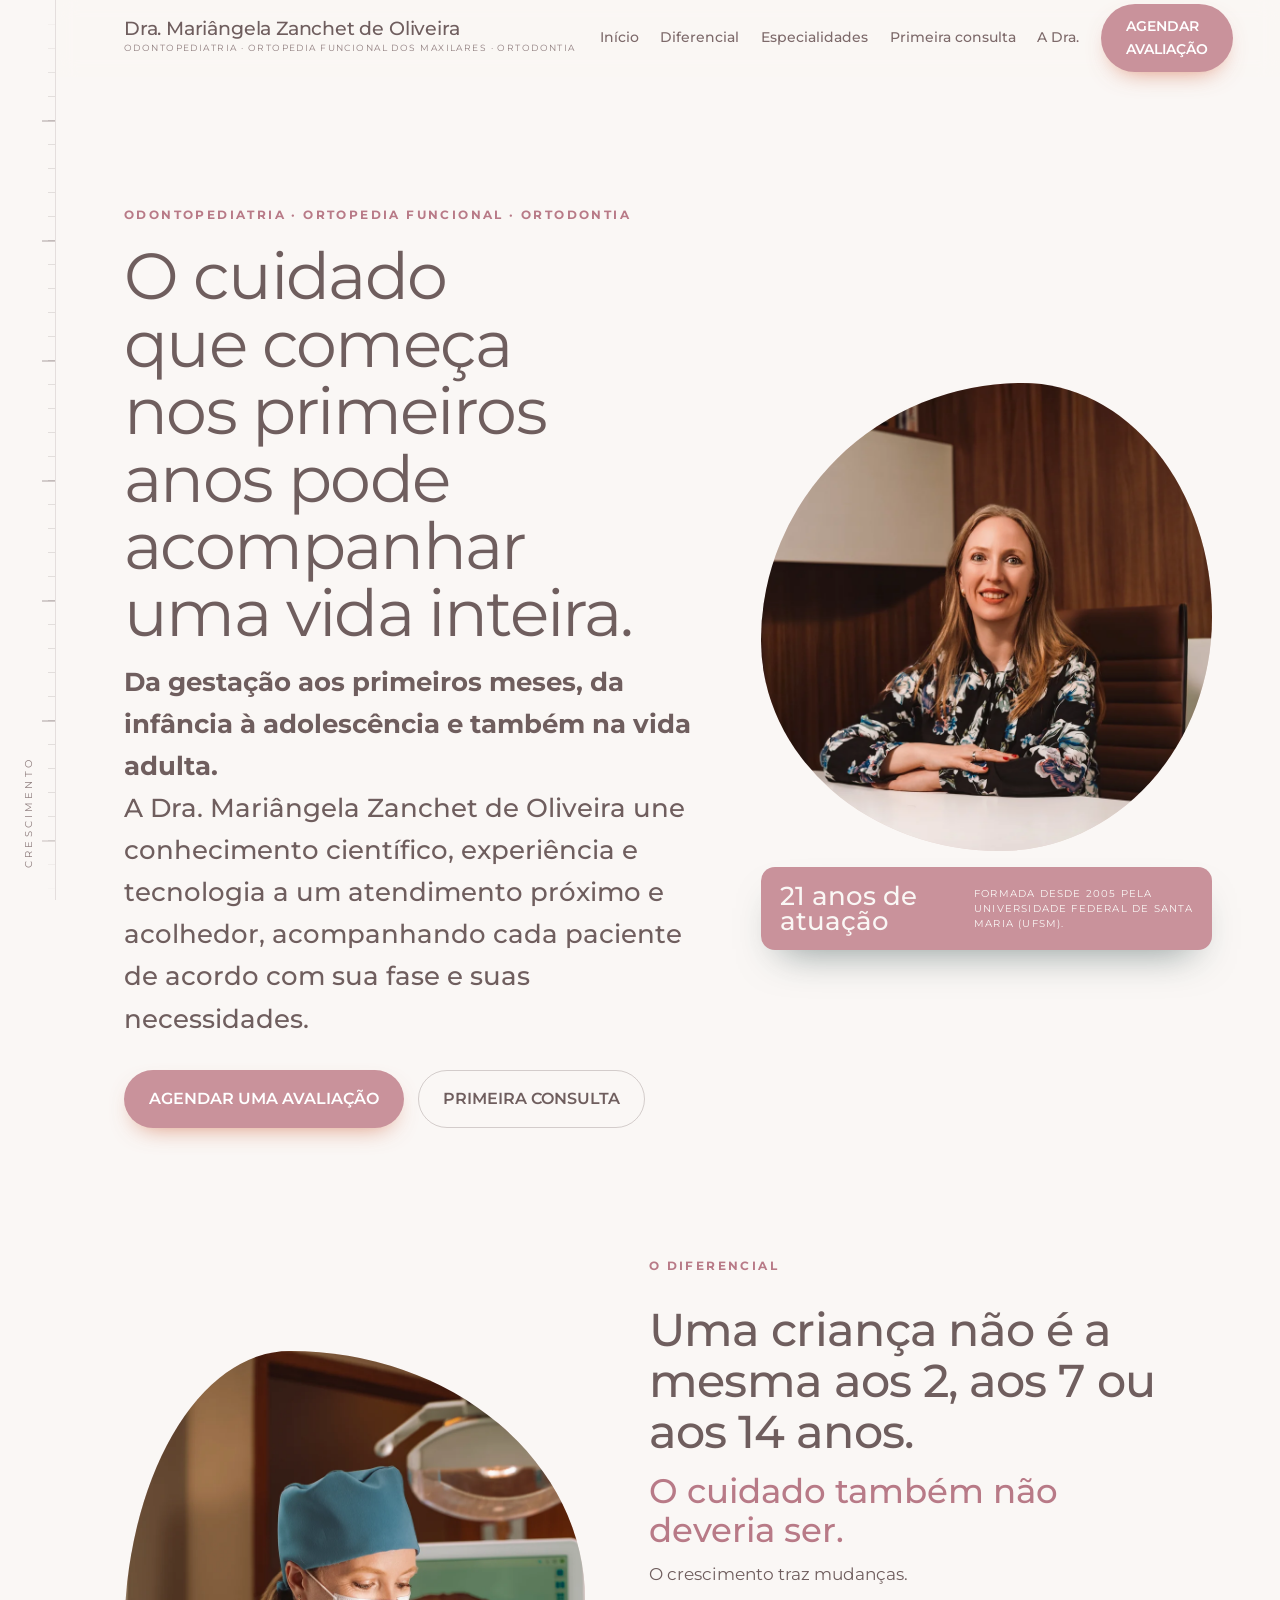
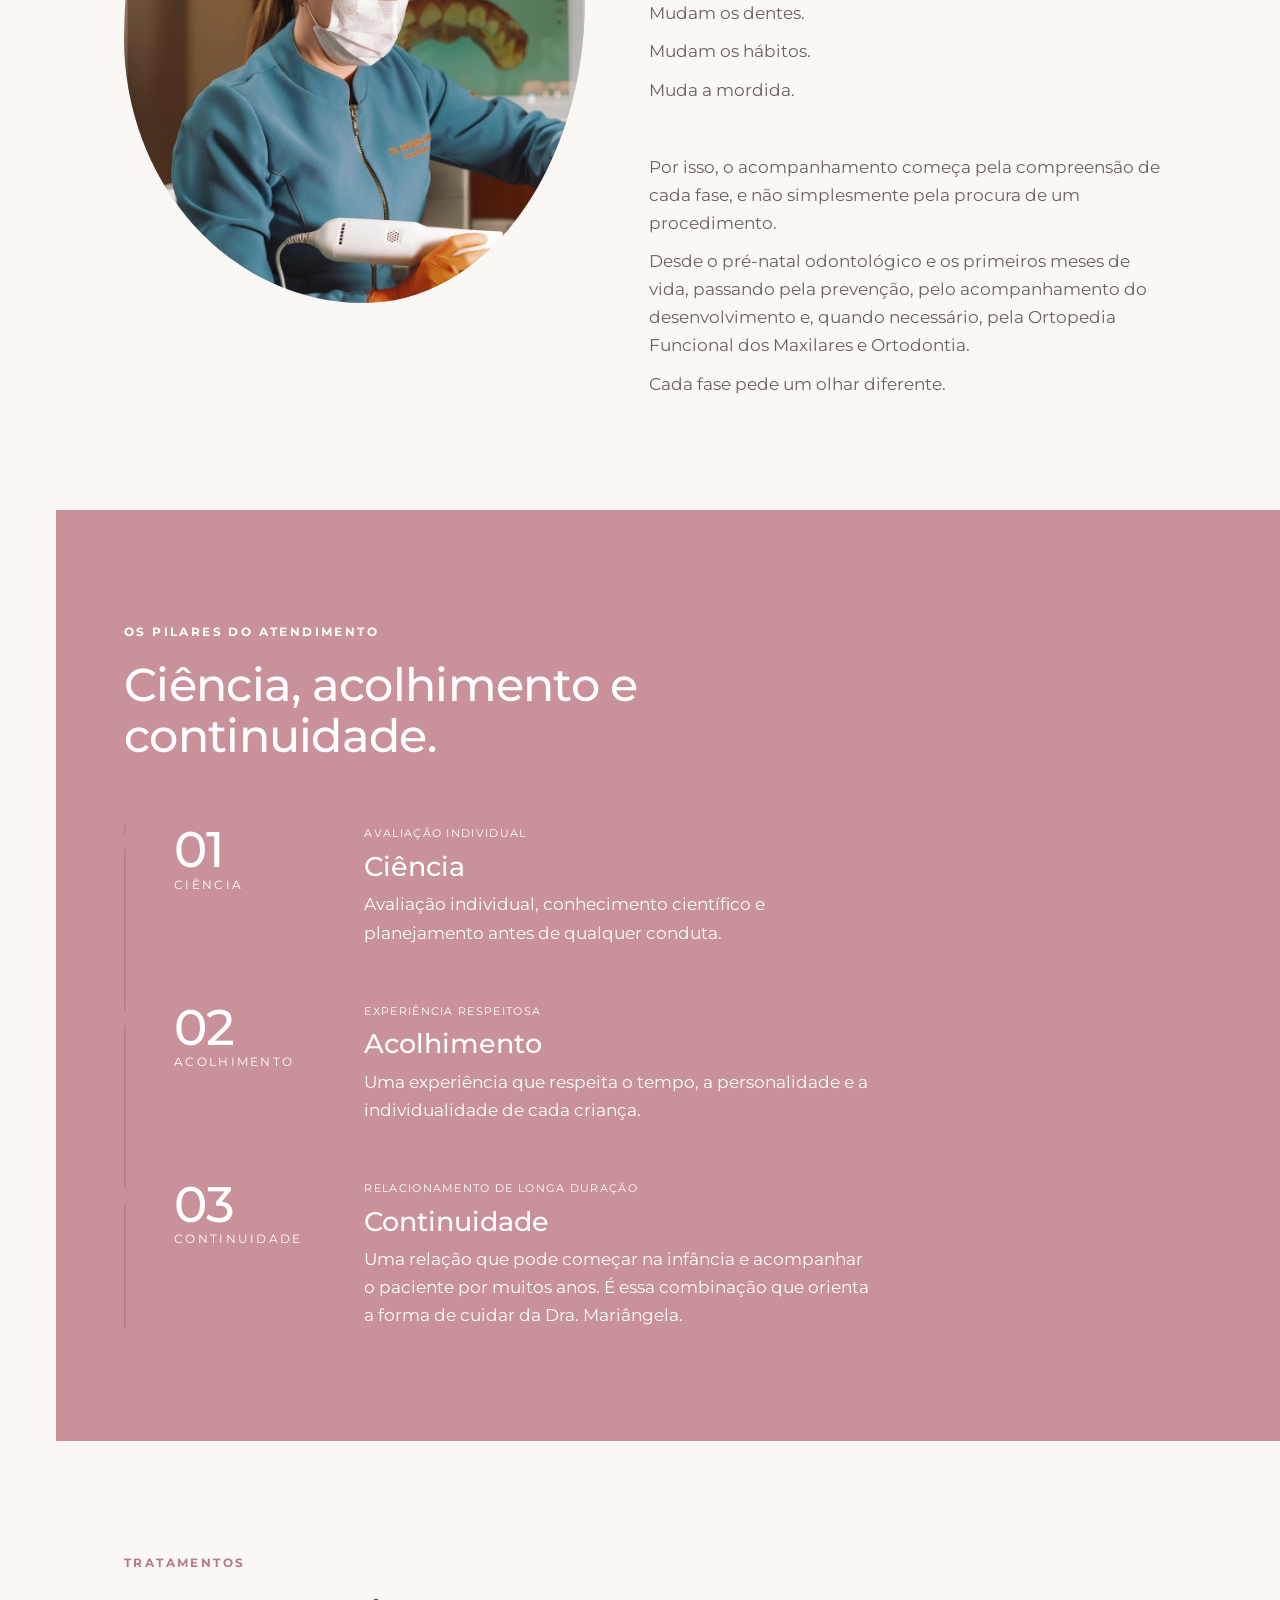
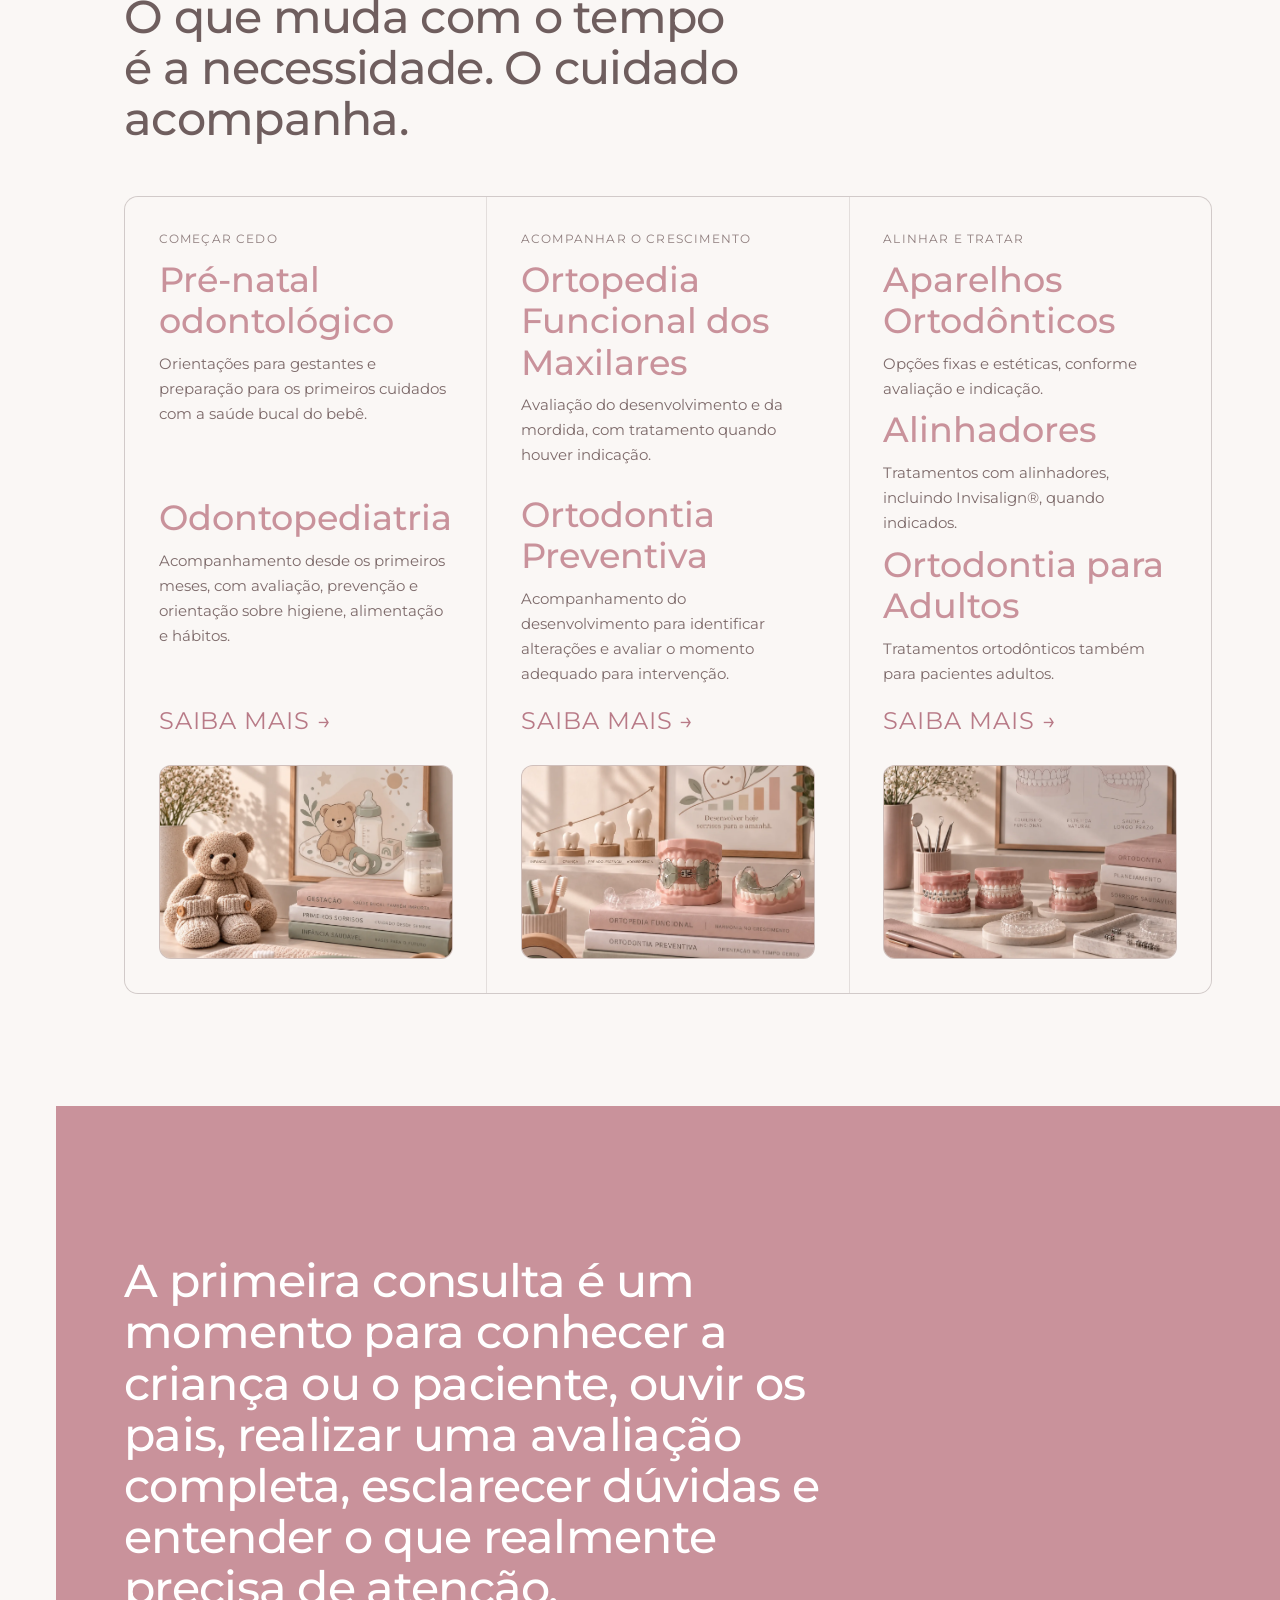
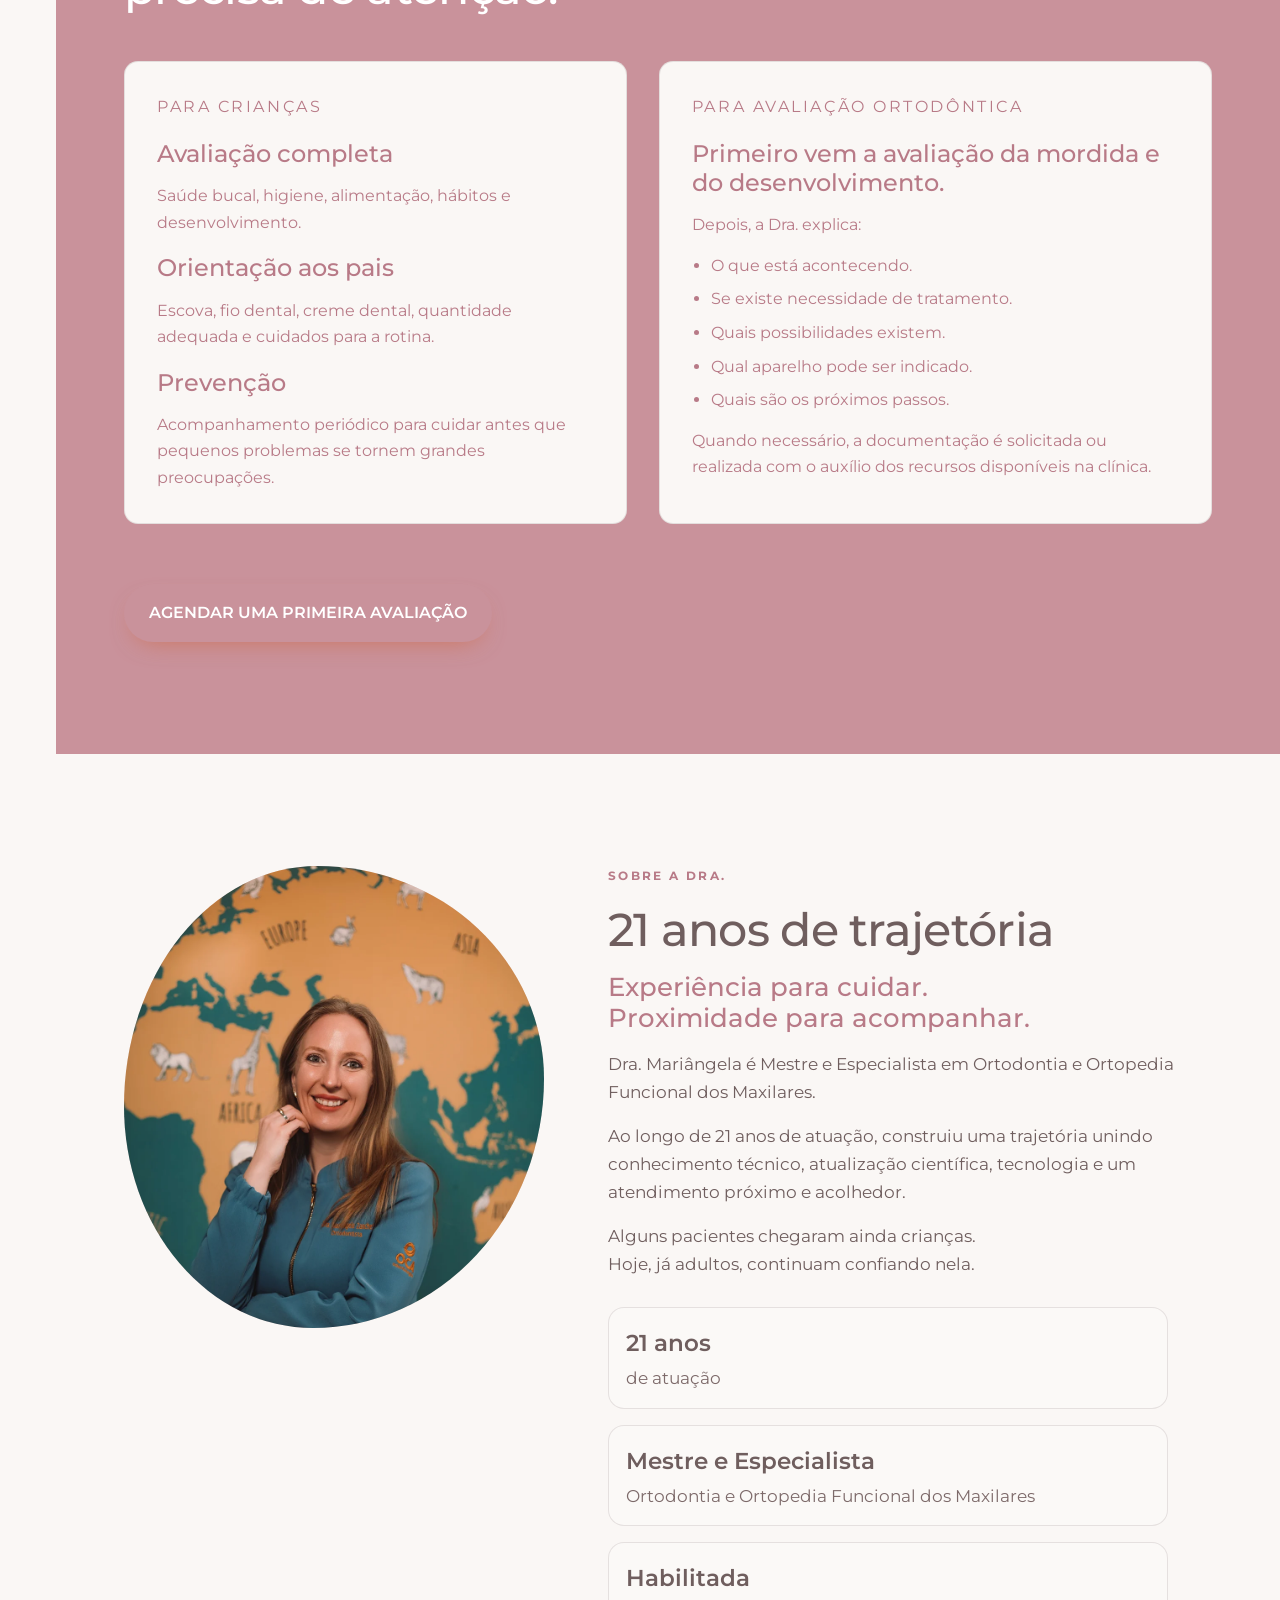
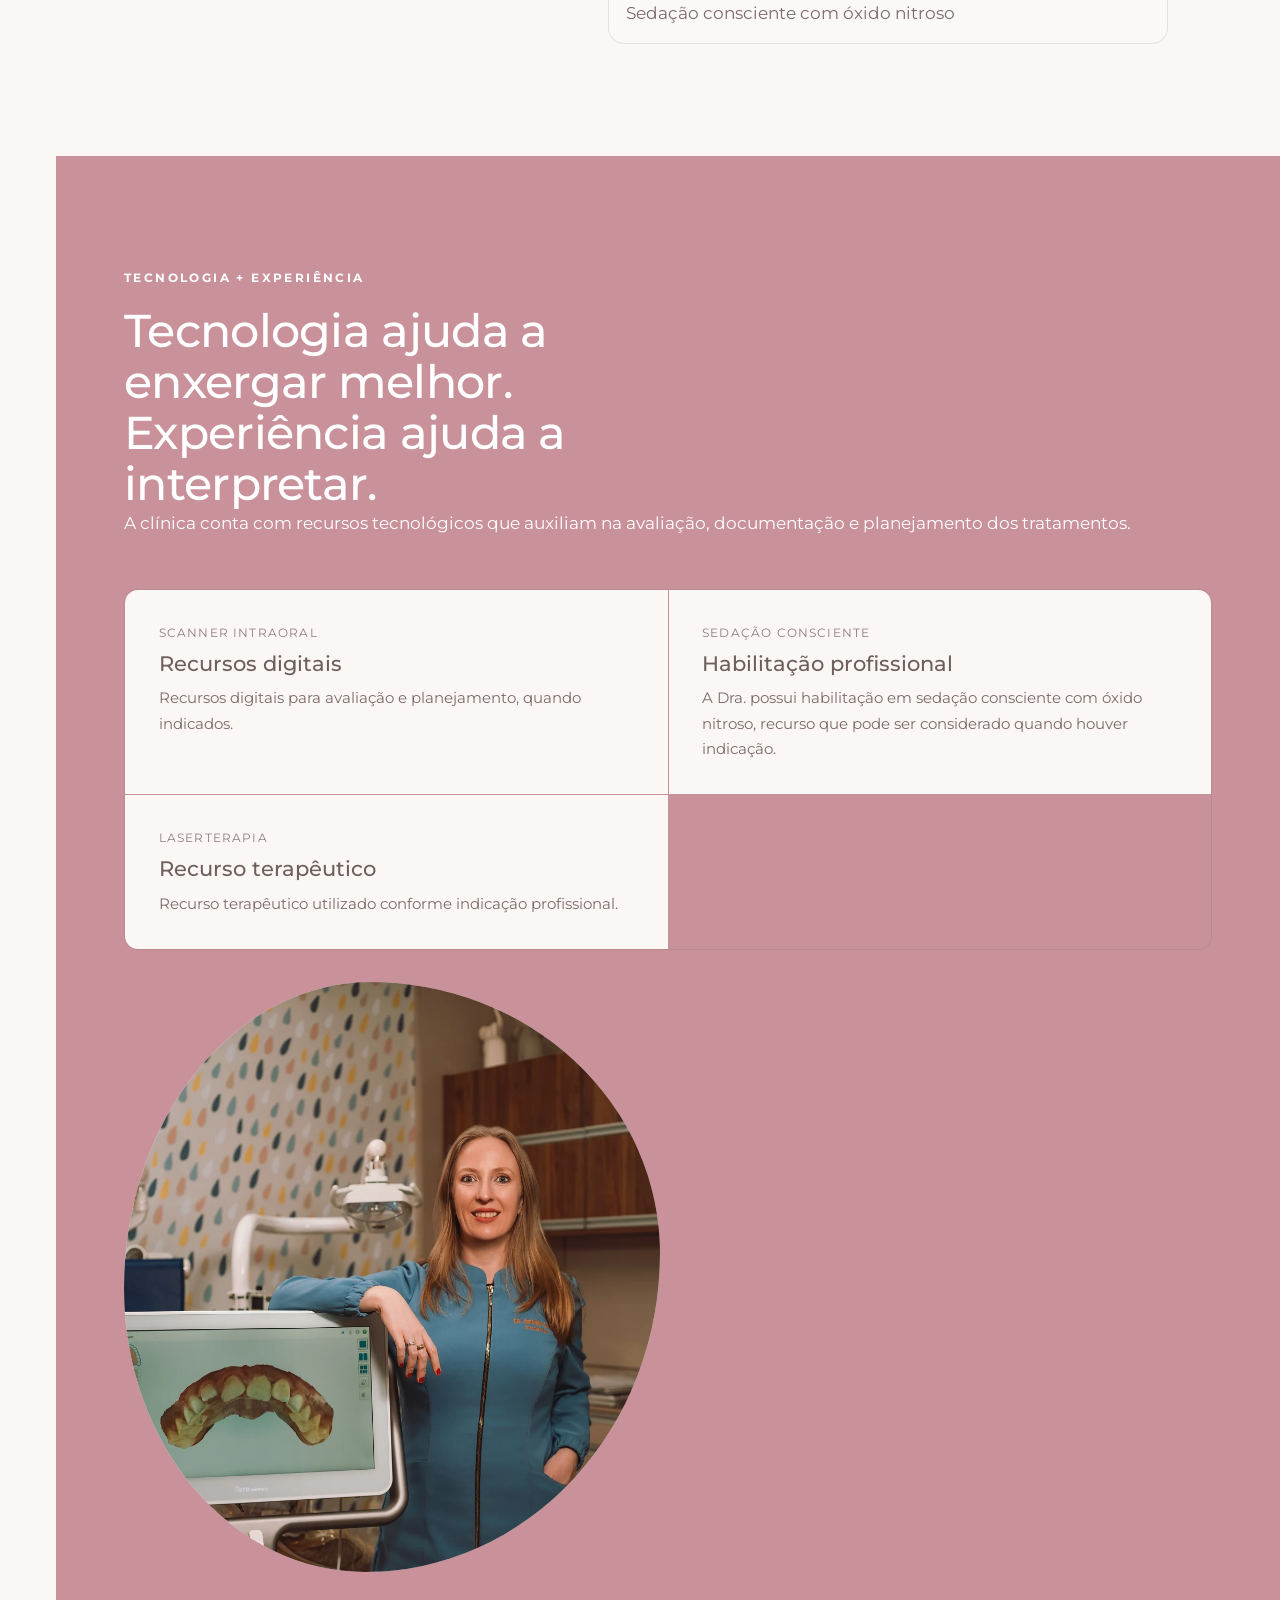
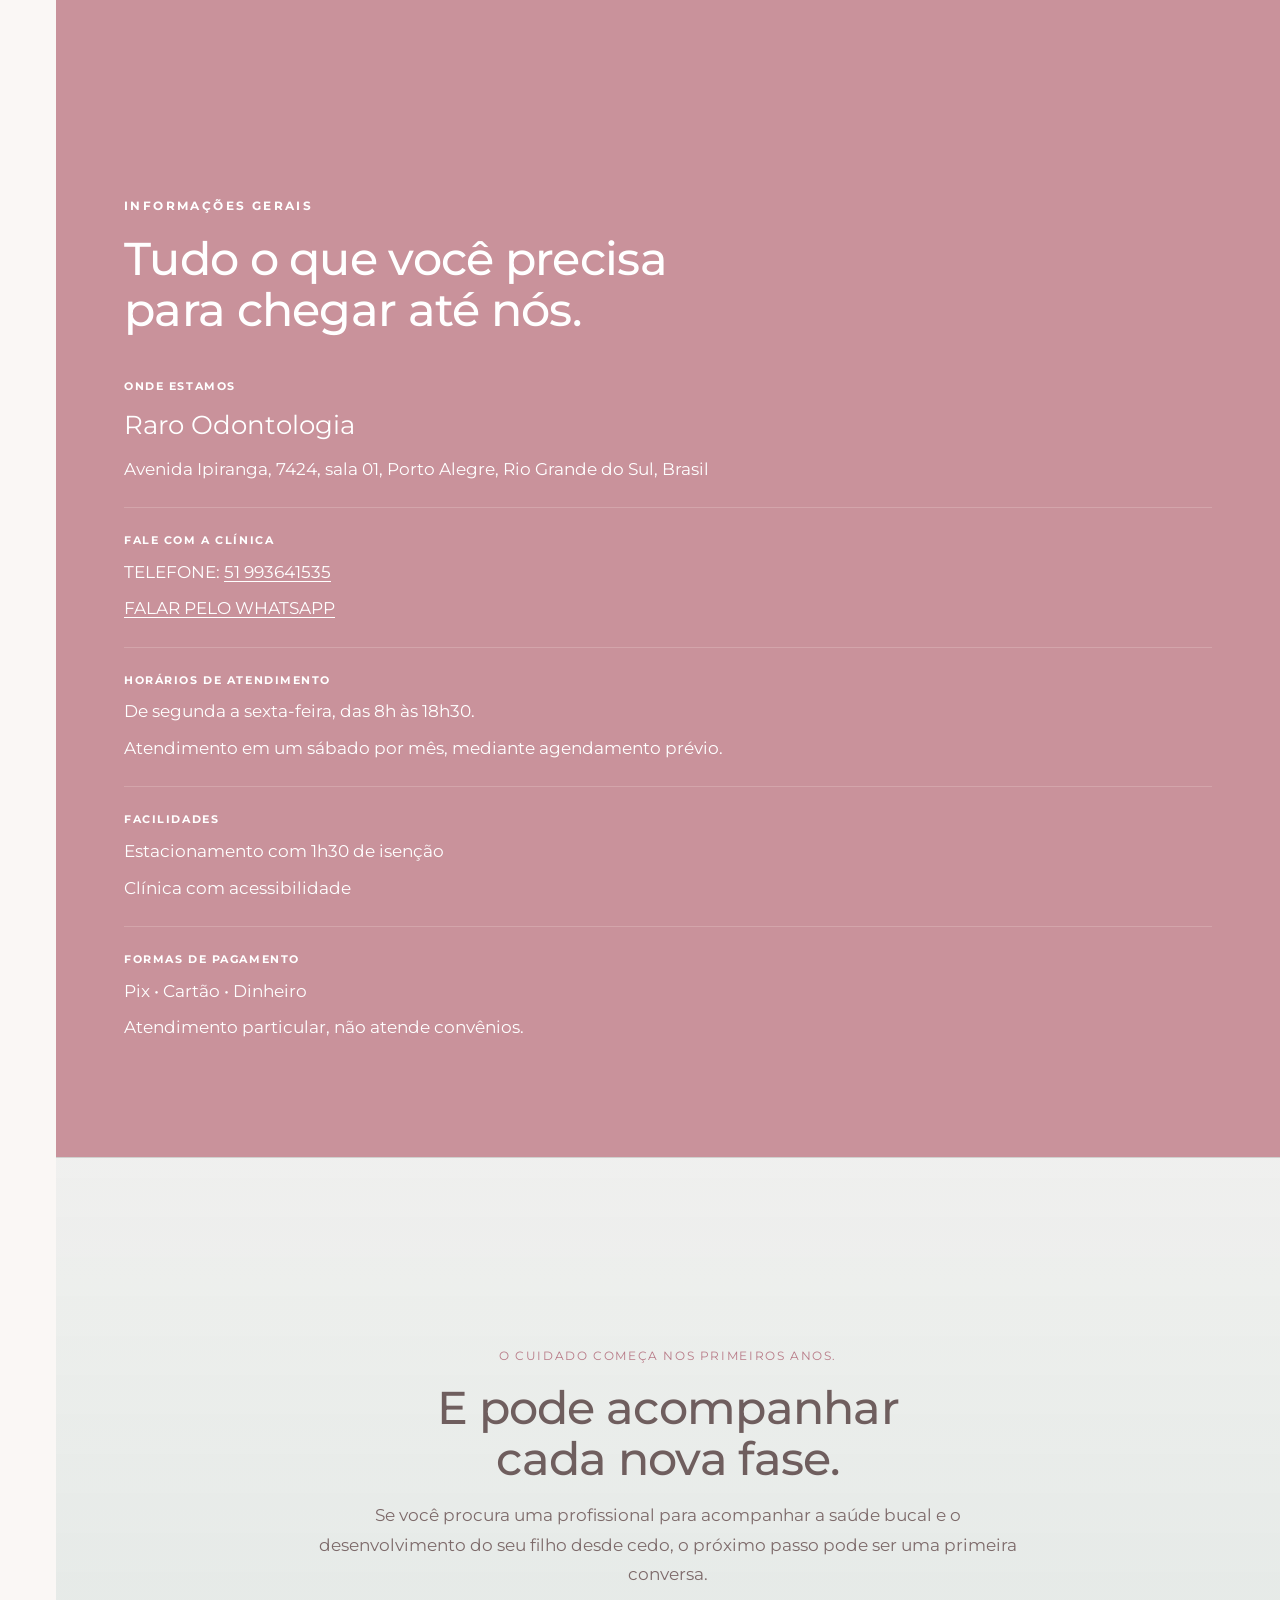
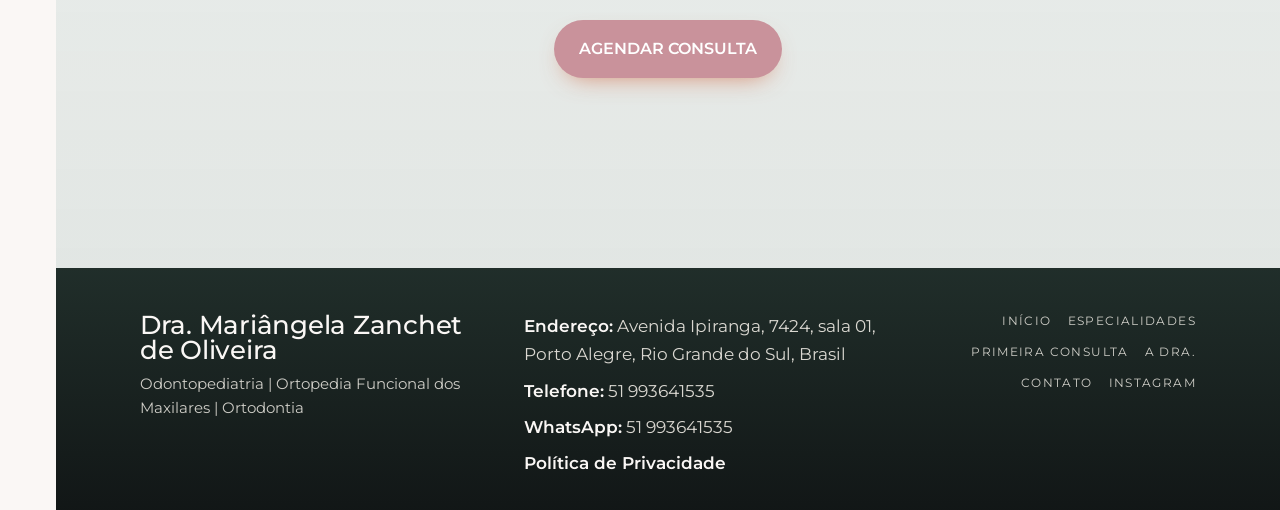
==== commit df2af647: "Sai recursos" ====
--- a/index.html
+++ b/index.html
@@ -301,32 +301,7 @@
     </div>
   </dialog>
 
-  <!-- RECURSOS DISPONÍVEIS -->
-  <section class="section section--butter" id="recursos-disponiveis">
-    <div class="wrap">
-      <p class="eyebrow" data-reveal>RECURSOS DISPONÍVEIS</p>
-      <h2 class="section__title" data-reveal style="--d:.05s">Tecnologia ajuda a enxergar melhor. Experiência ajuda a interpretar.</h2>
-
-      <ul class="cards cards--resources">
-        <li class="card" data-reveal>
-          <span class="card__idx">RECURSOS</span>
-          <h3>Sedação consciente com óxido nitroso</h3>
-          <p>Atendimento mais tranquilo para crianças e pacientes que precisam de maior conforto.</p>
-        </li>
-        <li class="card" data-reveal style="--d:.05s">
-          <span class="card__idx">RECURSOS</span>
-          <h3>Laserterapia</h3>
-          <p>Auxílio complementar para suporte clínico e cuidado mais confortável.</p>
-        </li>
-        <li class="card" data-reveal style="--d:.1s">
-          <span class="card__idx">RECURSOS</span>
-          <h3>Scanner intraoral</h3>
-          <p>Recursos digitais para avaliação e planejamento, quando indicados.</p>
-        </li>        
-      </ul>
-    </div>
-  </section>
-
+  
   <!-- PRIMEIRA CONSULTA -->
   <section class="section section--butter growth" id="primeira-consulta">
     <div class="wrap">
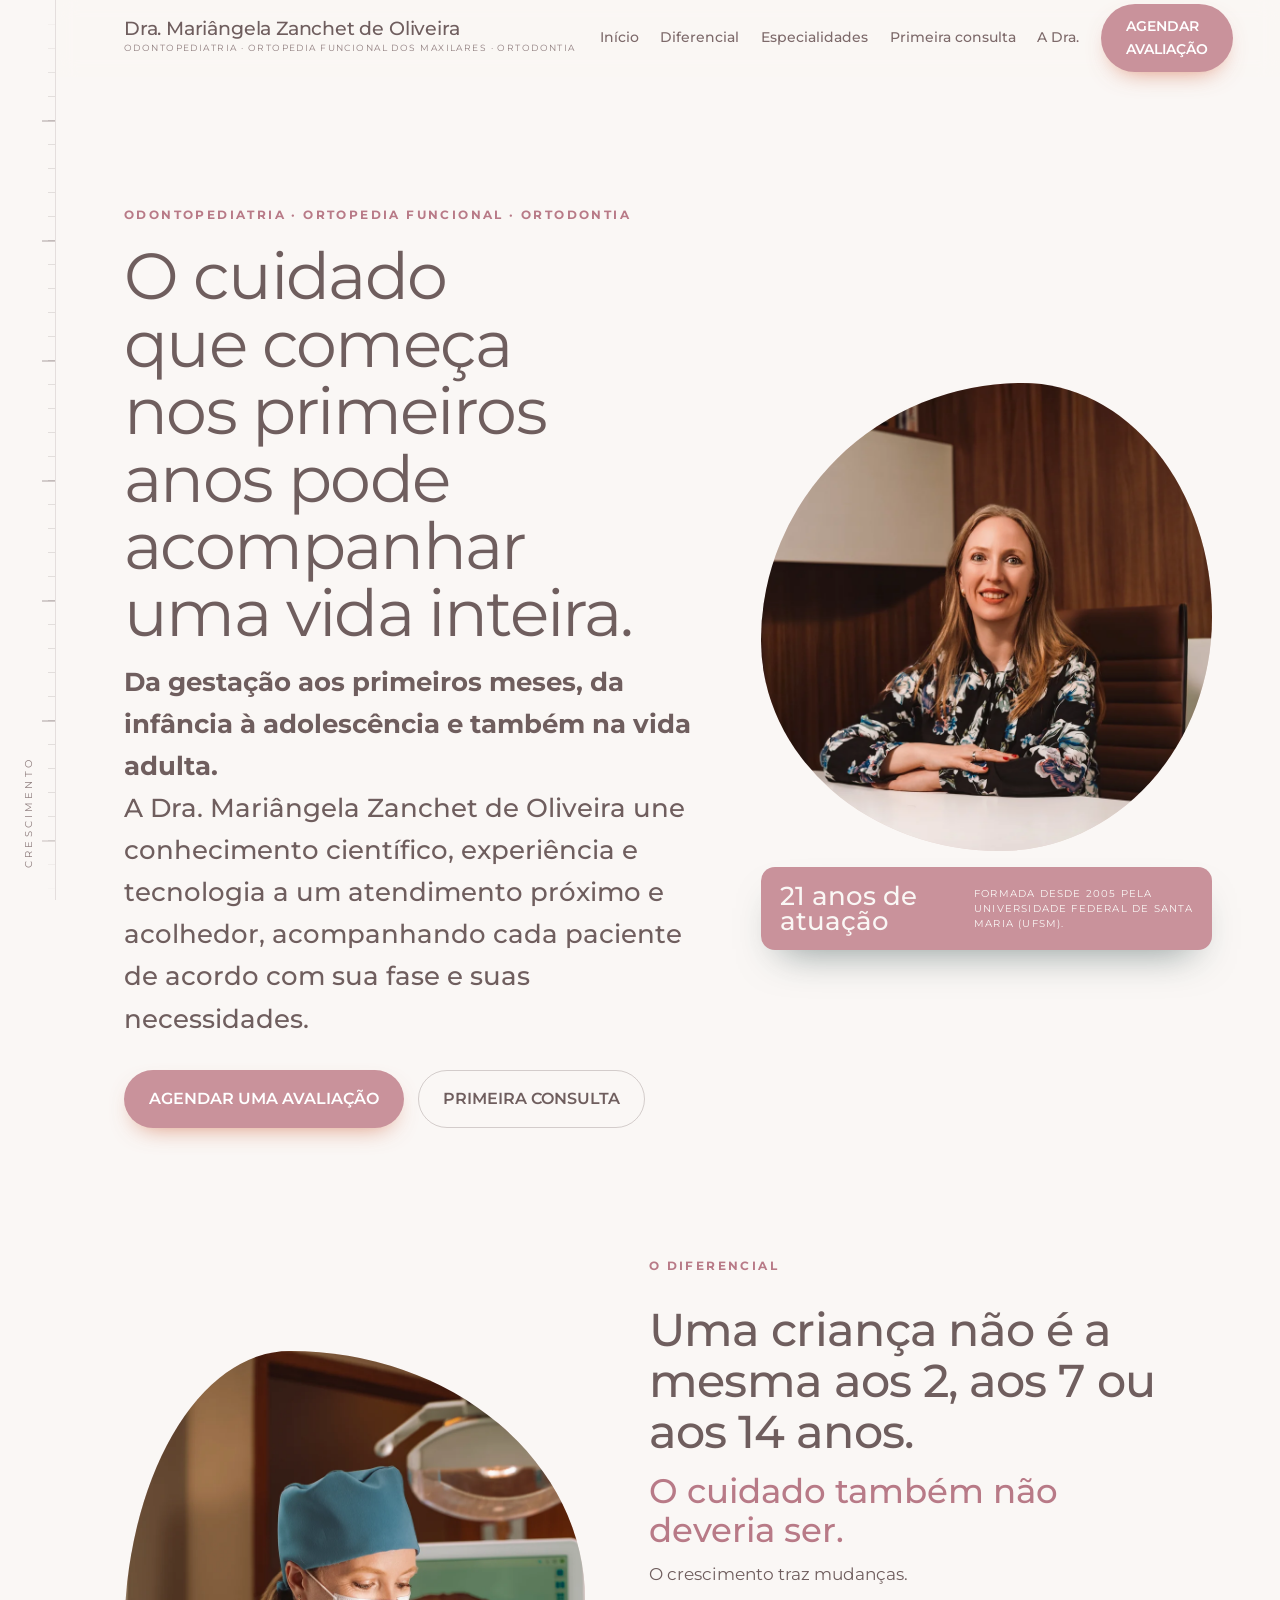
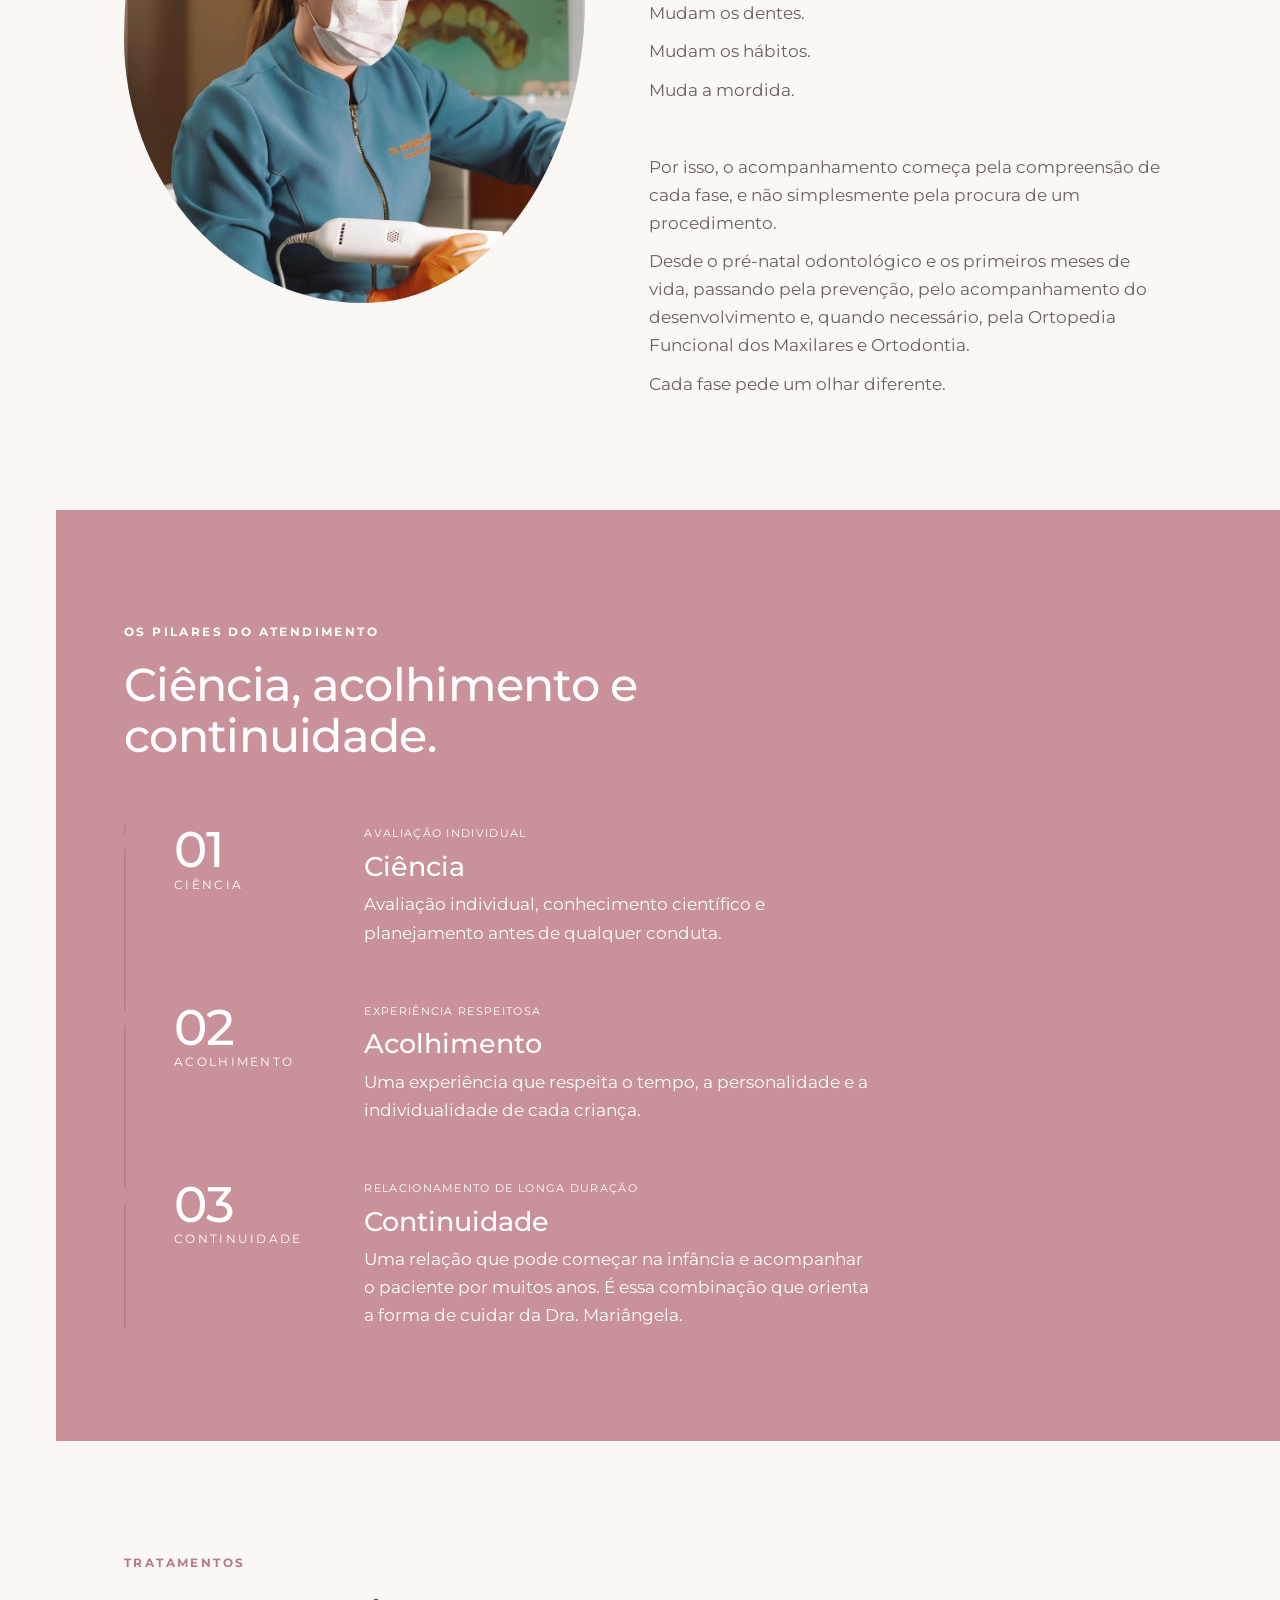
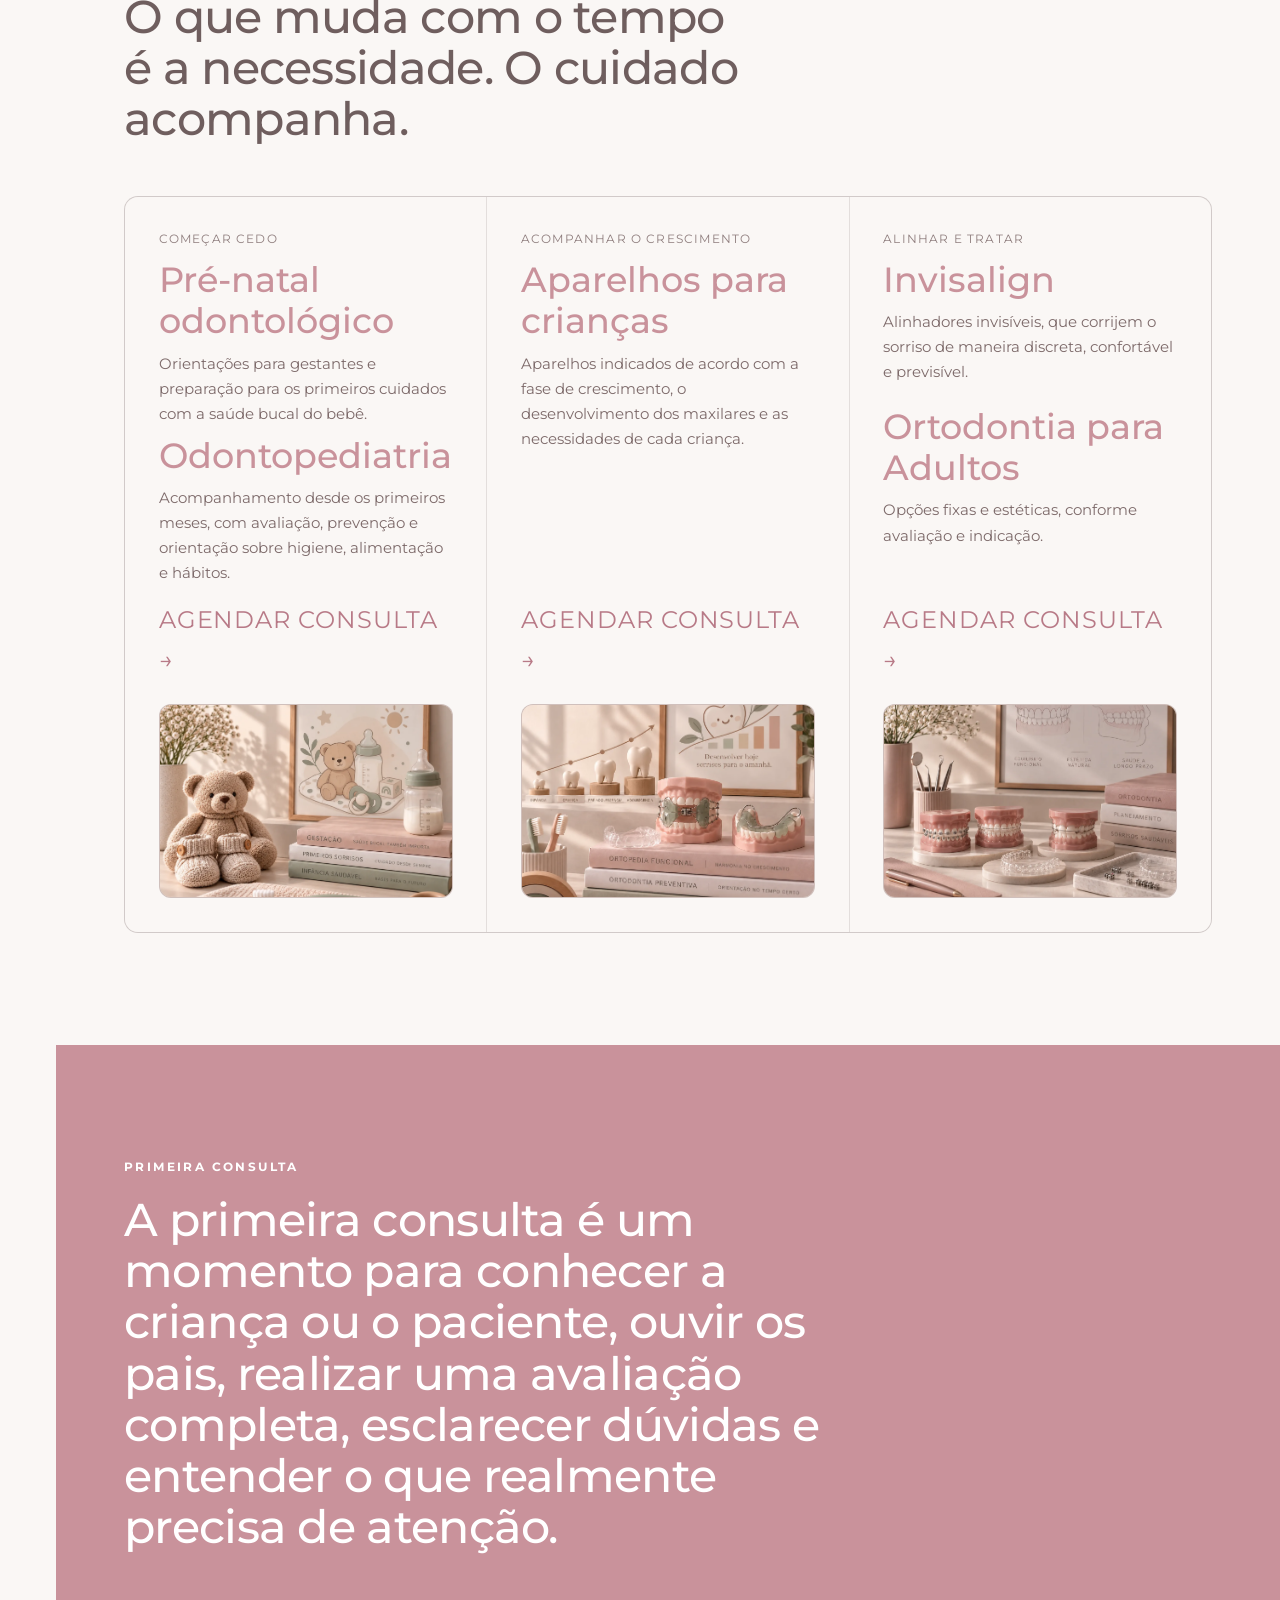
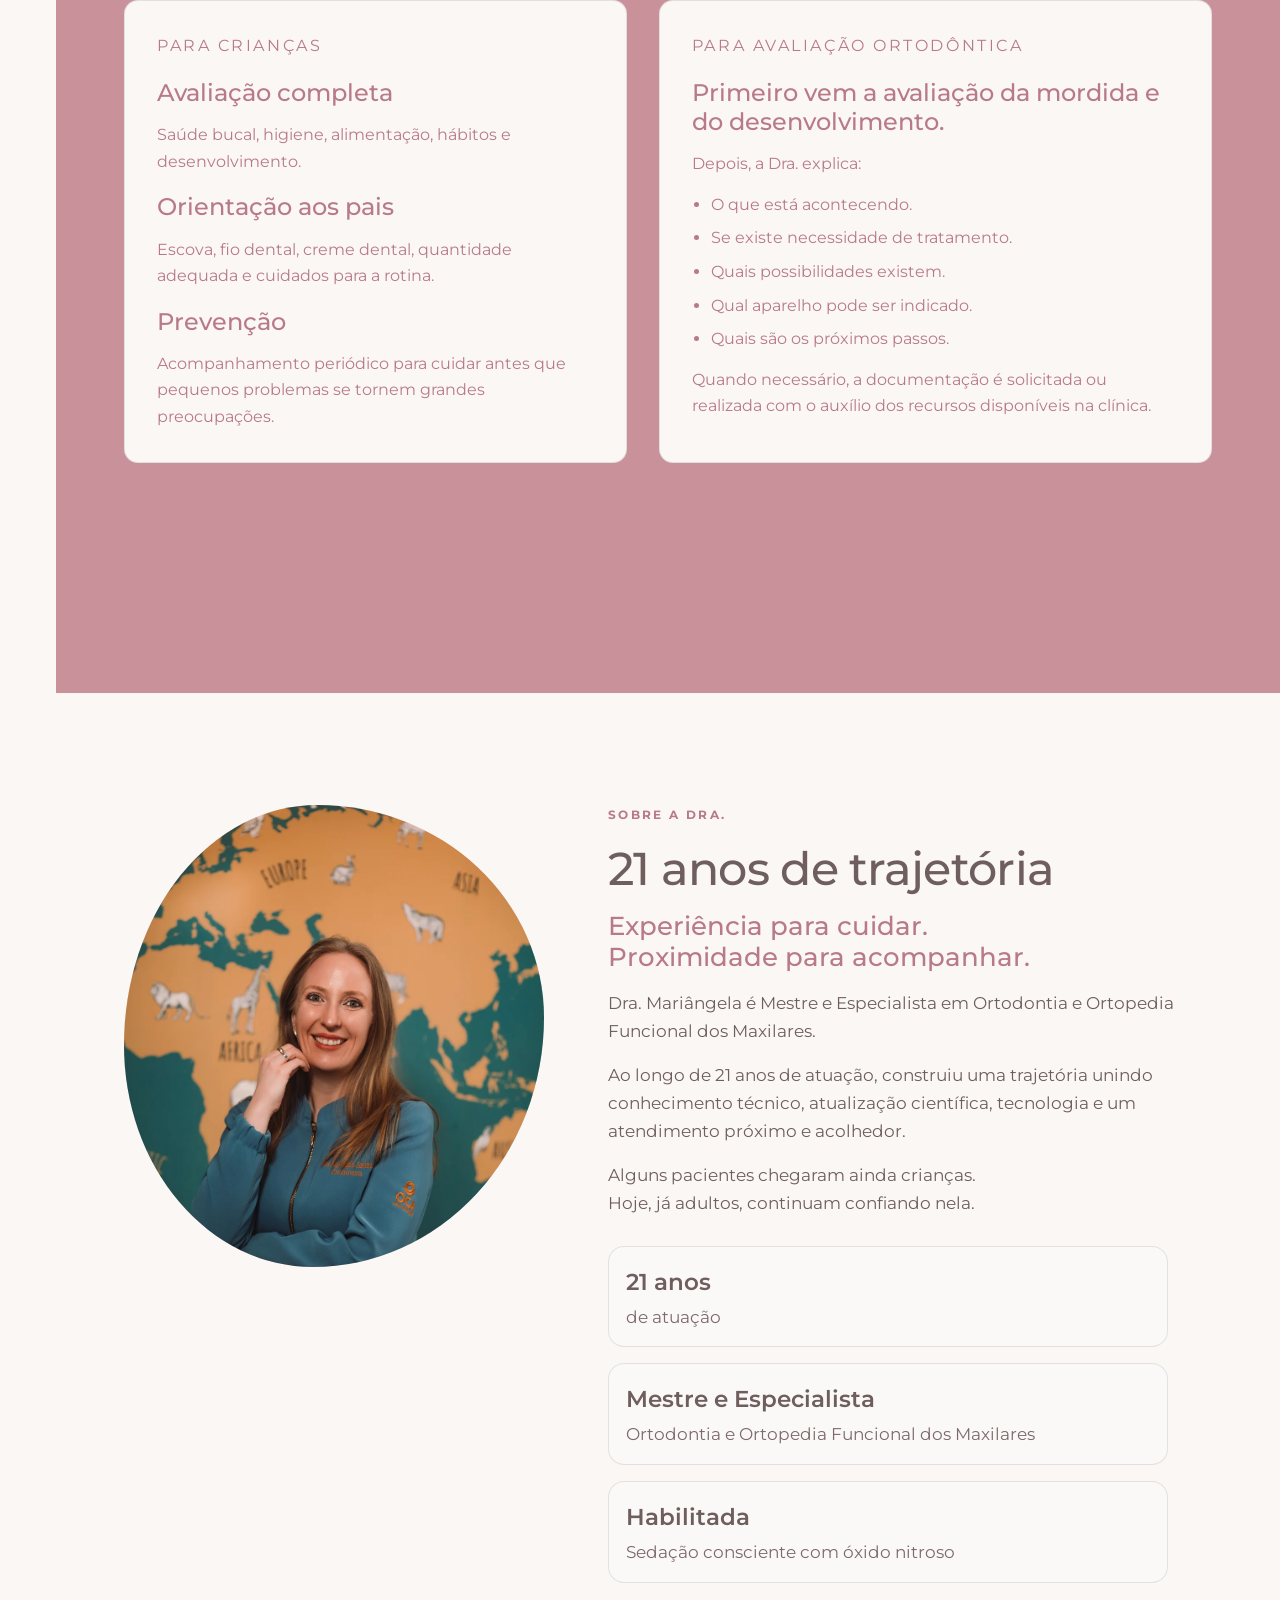
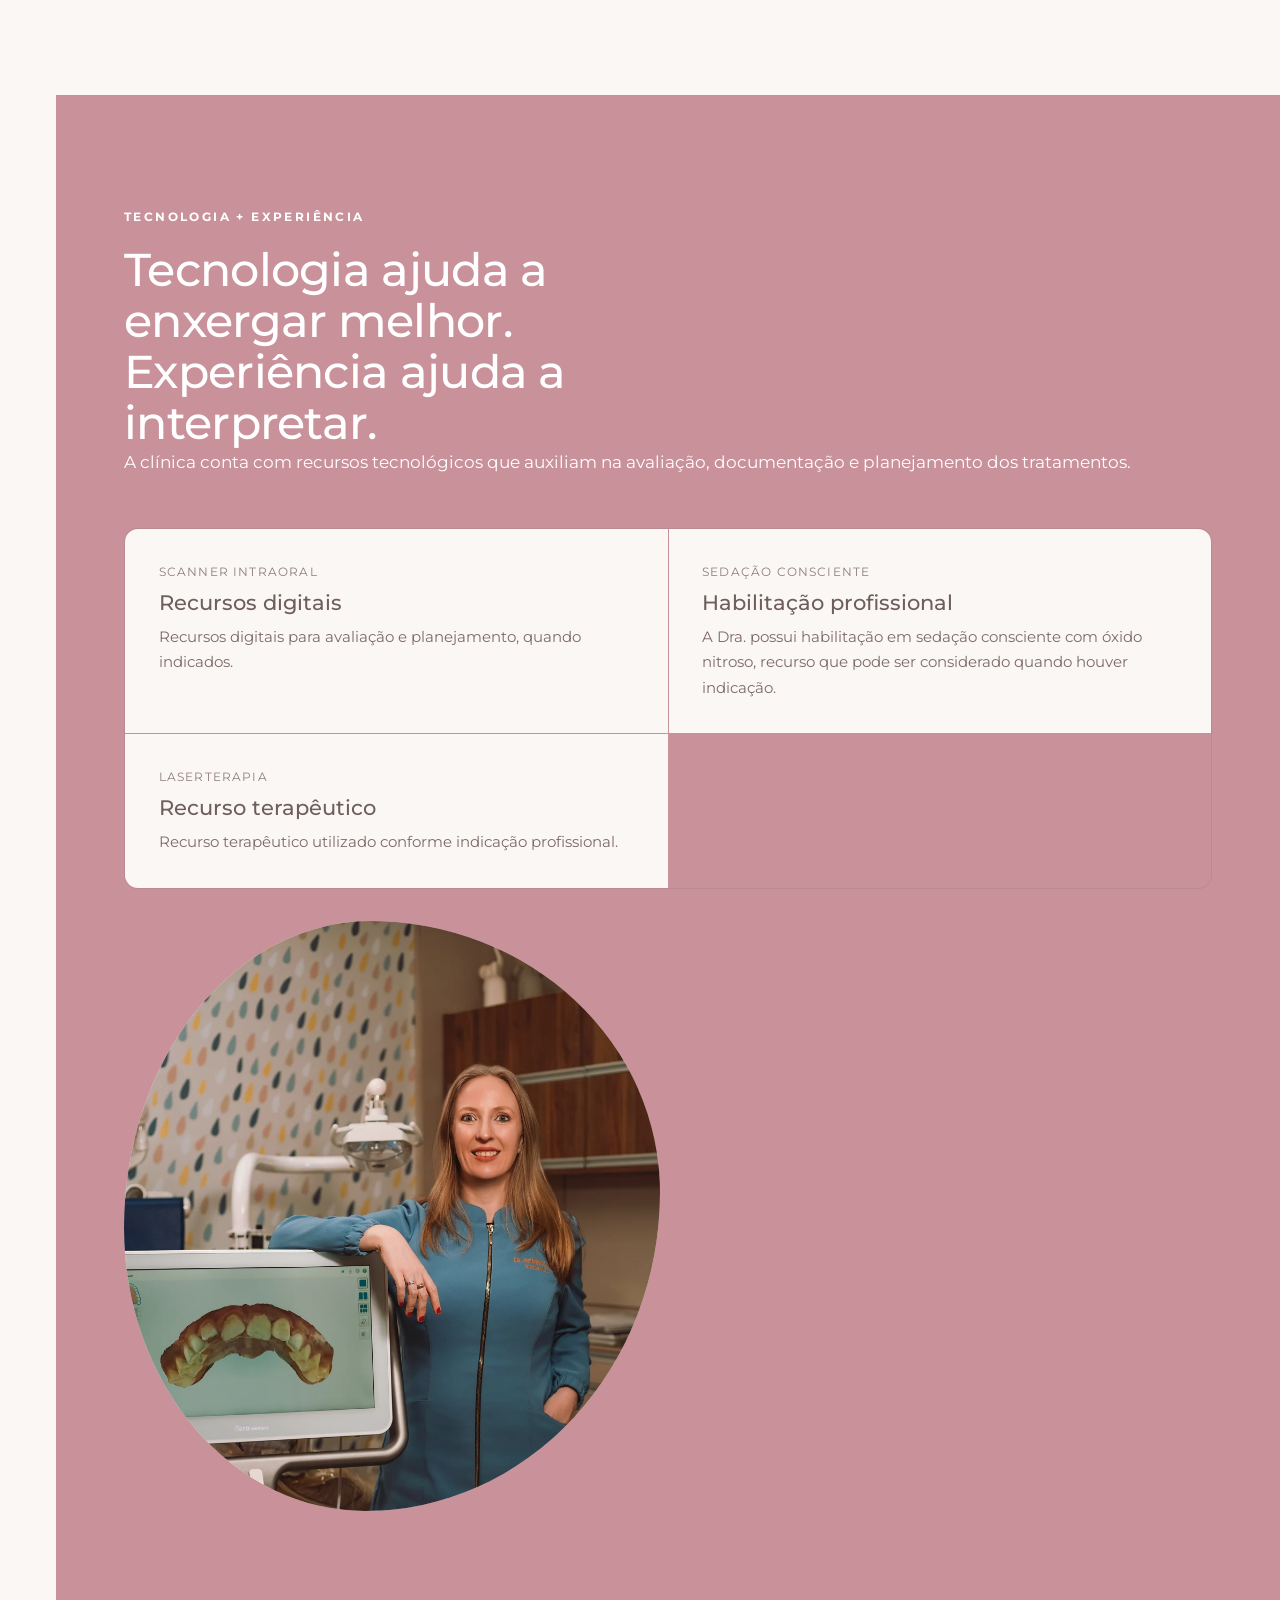
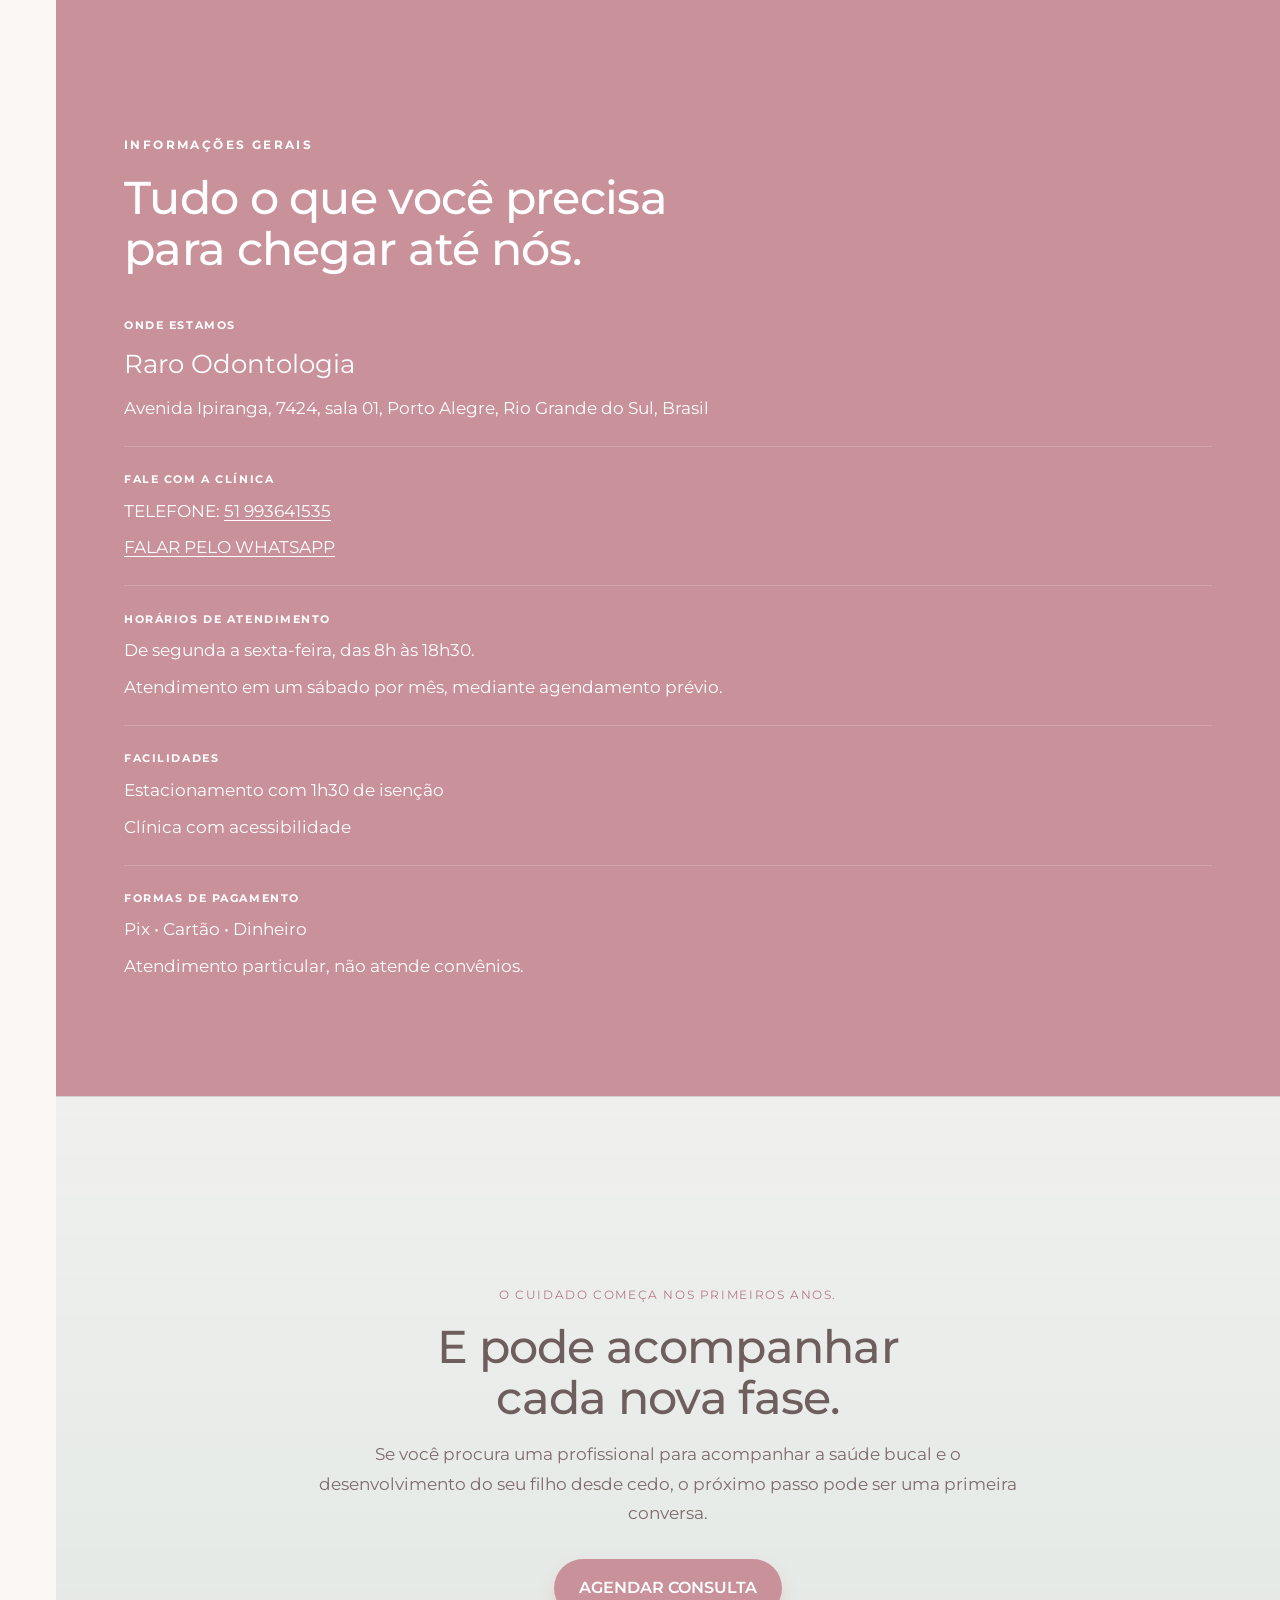
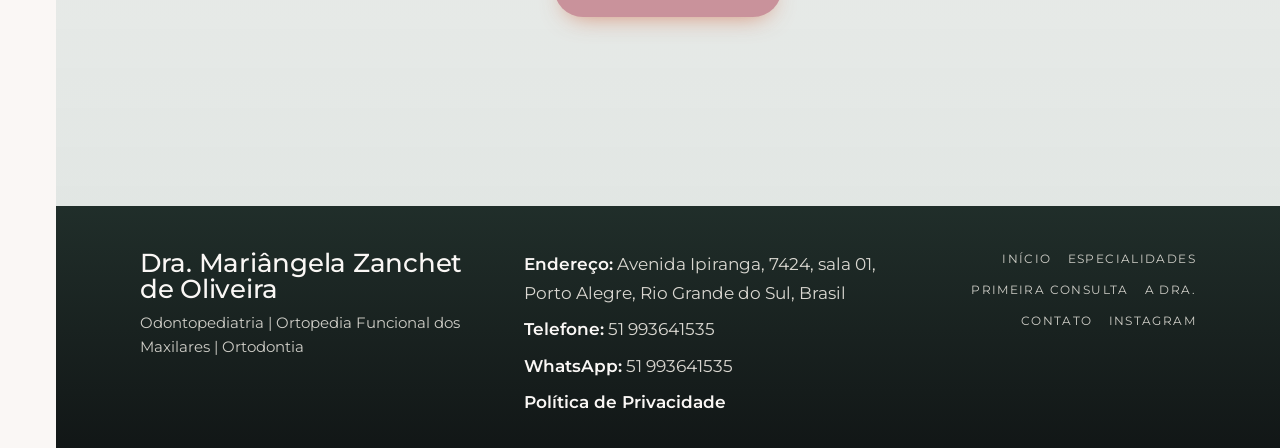
==== commit d856781e: "ajustes textos" ====
--- a/index.html
+++ b/index.html
@@ -196,7 +196,7 @@
           <h3>Odontopediatria</h3>
           <p>Acompanhamento desde os primeiros meses, com avaliação, prevenção e orientação sobre higiene, alimentação e hábitos.</p>
 
-          <button class="card__link treatment-more" type="button" data-dialog="tratamento-comecar-cedo" aria-haspopup="dialog" aria-controls="tratamento-comecar-cedo">SAIBA MAIS →</button>
+          <button class="card__link treatment-more" type="button" data-dialog="tratamento-comecar-cedo" aria-haspopup="dialog" aria-controls="tratamento-comecar-cedo">AGENDAR CONSULTA →</button>
 
           <div class="card__media">
             <img src="assets/img/web/primeiros-cuidados.webp" alt="Pré-natal odontológico e acompanhamento dos primeiros cuidados" loading="lazy" />
@@ -205,13 +205,11 @@
 
         <li class="card" data-reveal style="--d:.05s">
           <span class="card__idx">ACOMPANHAR O CRESCIMENTO</span>
-          <h3>Ortopedia Funcional dos Maxilares</h3>
-          <p>Avaliação do desenvolvimento e da mordida, com tratamento quando houver indicação.</p>
-
-          <h3>Ortodontia Preventiva</h3>
-          <p>Acompanhamento do desenvolvimento para identificar alterações e avaliar o momento adequado para intervenção.</p>
-
-          <button class="card__link treatment-more" type="button" data-dialog="tratamento-crescimento" aria-haspopup="dialog" aria-controls="tratamento-crescimento">SAIBA MAIS →</button>
+
+          <h3>Aparelhos para crianças</h3>
+          <p>Aparelhos indicados de acordo com a fase de crescimento, o desenvolvimento dos maxilares e as necessidades de cada criança.</p>
+
+          <button class="card__link treatment-more" type="button" data-dialog="tratamento-crescimento" aria-haspopup="dialog" aria-controls="tratamento-crescimento">AGENDAR CONSULTA →</button>
 
           <div class="card__media">
             <img src="assets/img/web/acompanhamento-crescimento.webp" alt="Acompanhamento do desenvolvimento e da mordida" loading="lazy" />
@@ -220,16 +218,14 @@
 
         <li class="card" data-reveal style="--d:.1s">
           <span class="card__idx">ALINHAR E TRATAR</span>
-          <h3>Aparelhos Ortodônticos</h3>
+
+          <h3>Invisalign</h3>
+          <p>Alinhadores invisíveis, que corrijem o sorriso de maneira discreta, confortável e previsível.</p>
+
+          <h3>Ortodontia para Adultos</h3>
           <p>Opções fixas e estéticas, conforme avaliação e indicação.</p>
 
-          <h3>Alinhadores</h3>
-          <p>Tratamentos com alinhadores, incluindo Invisalign®, quando indicados.</p>
-
-          <h3>Ortodontia para Adultos</h3>
-          <p>Tratamentos ortodônticos também para pacientes adultos.</p>
-
-          <button class="card__link treatment-more" type="button" data-dialog="tratamento-alinhar" aria-haspopup="dialog" aria-controls="tratamento-alinhar">SAIBA MAIS →</button>
+          <button class="card__link treatment-more" type="button" data-dialog="tratamento-alinhar" aria-haspopup="dialog" aria-controls="tratamento-alinhar">AGENDAR CONSULTA →</button>
 
           <div class="card__media">
             <img src="assets/img/web/aparelhos-alinhadores.webp" alt="Aparelhos ortodônticos e alinhadores" loading="lazy" />
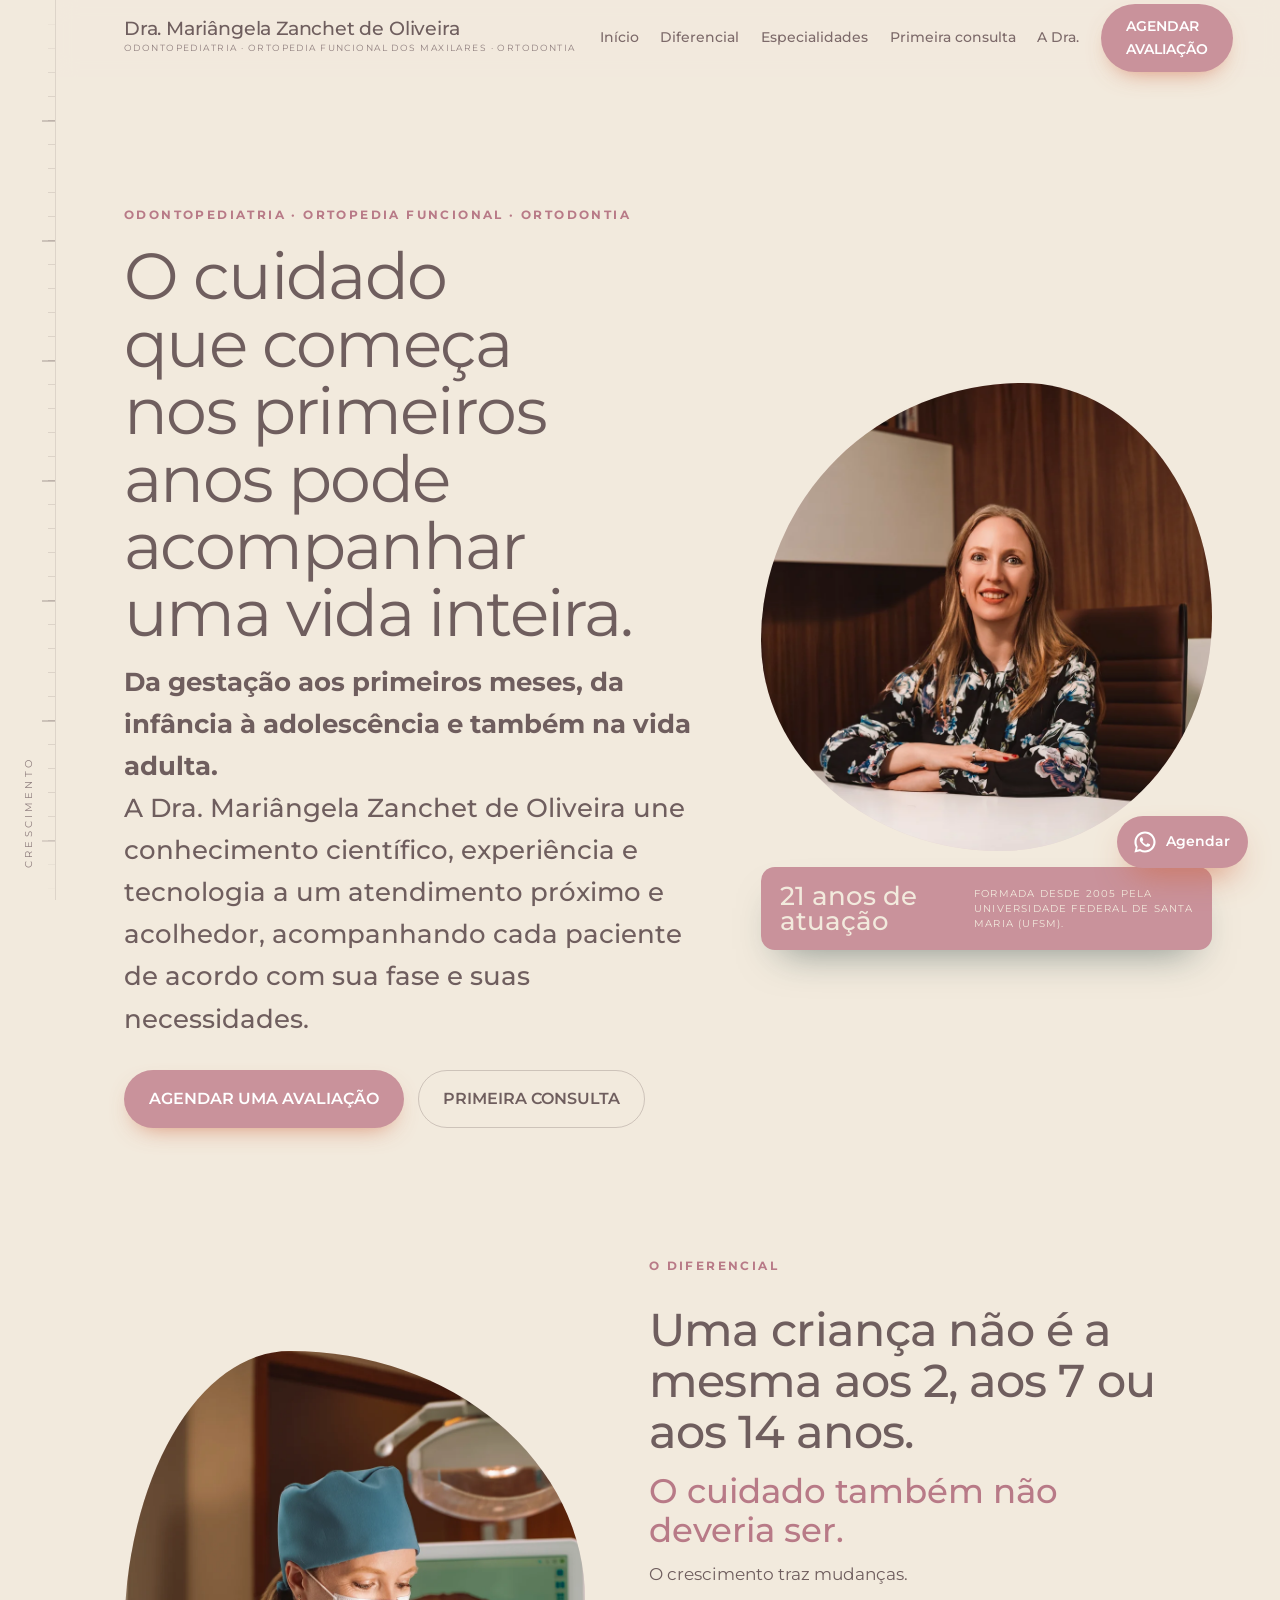
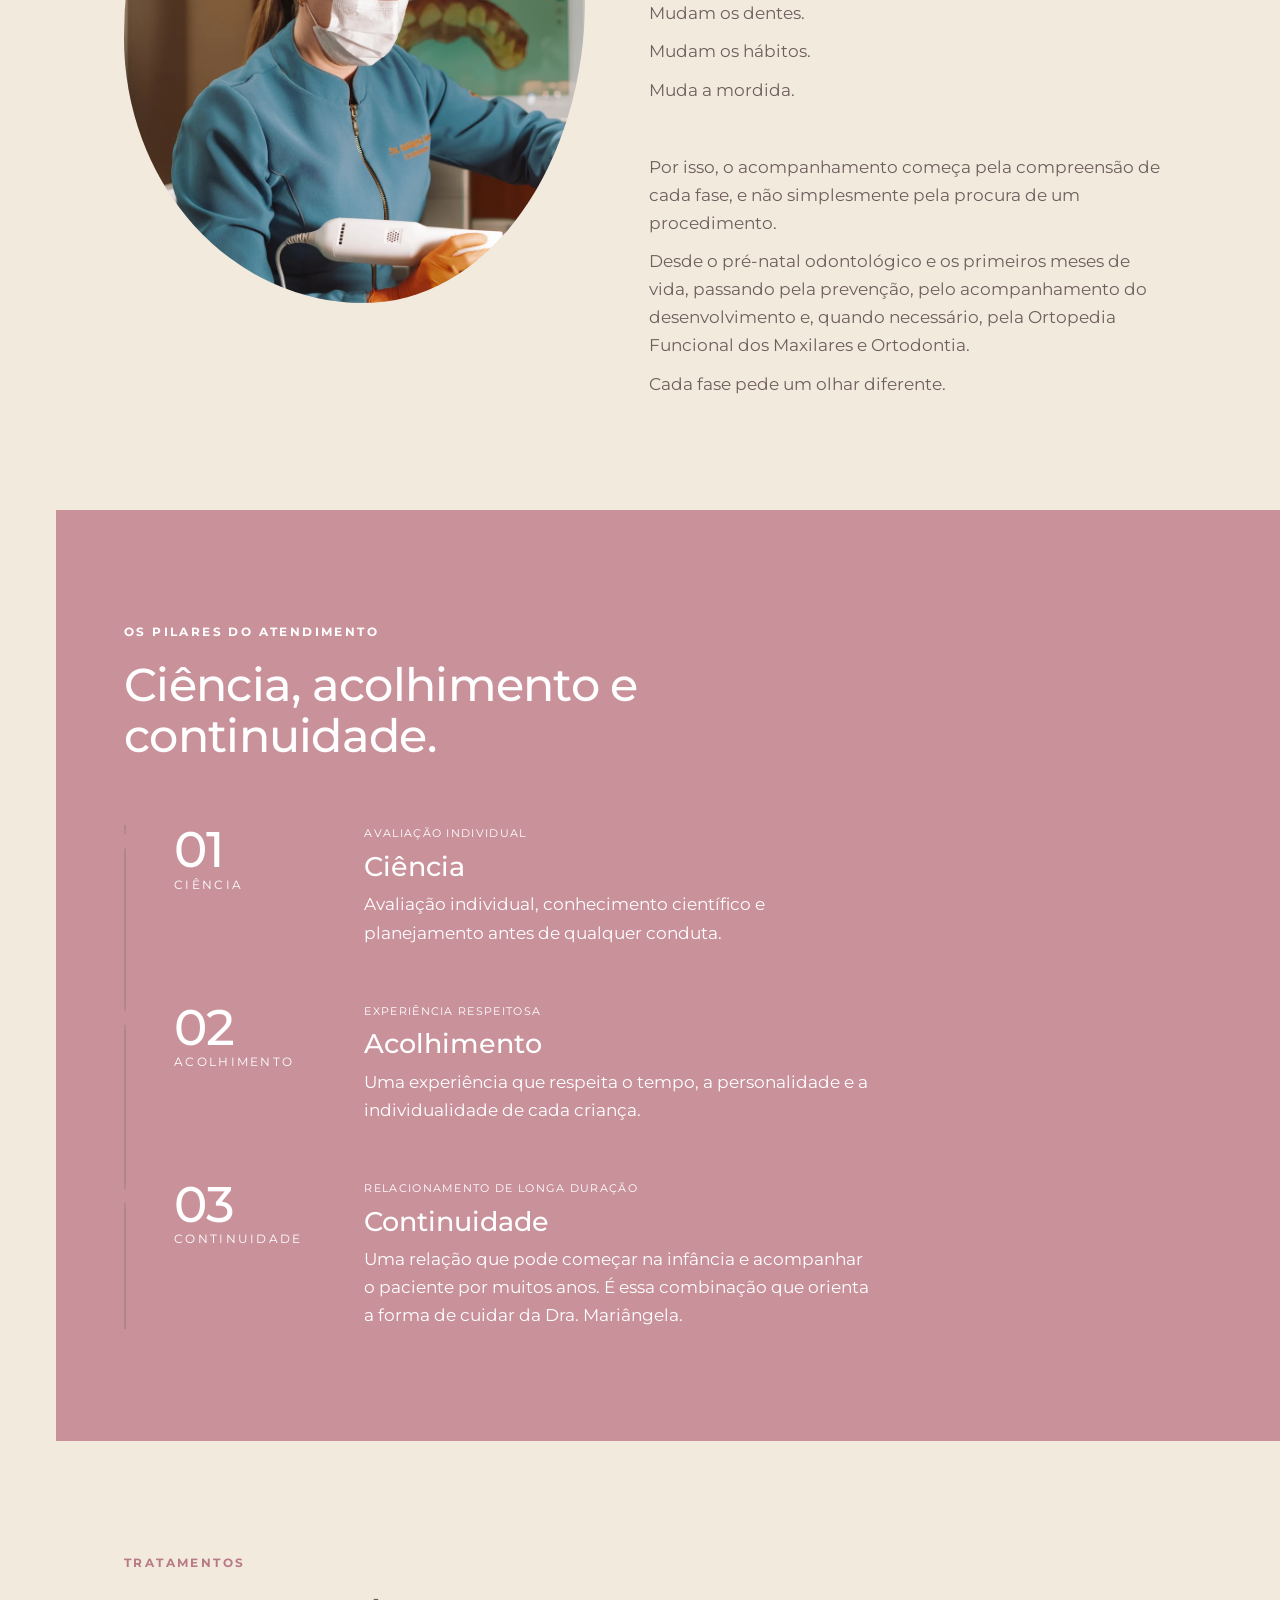
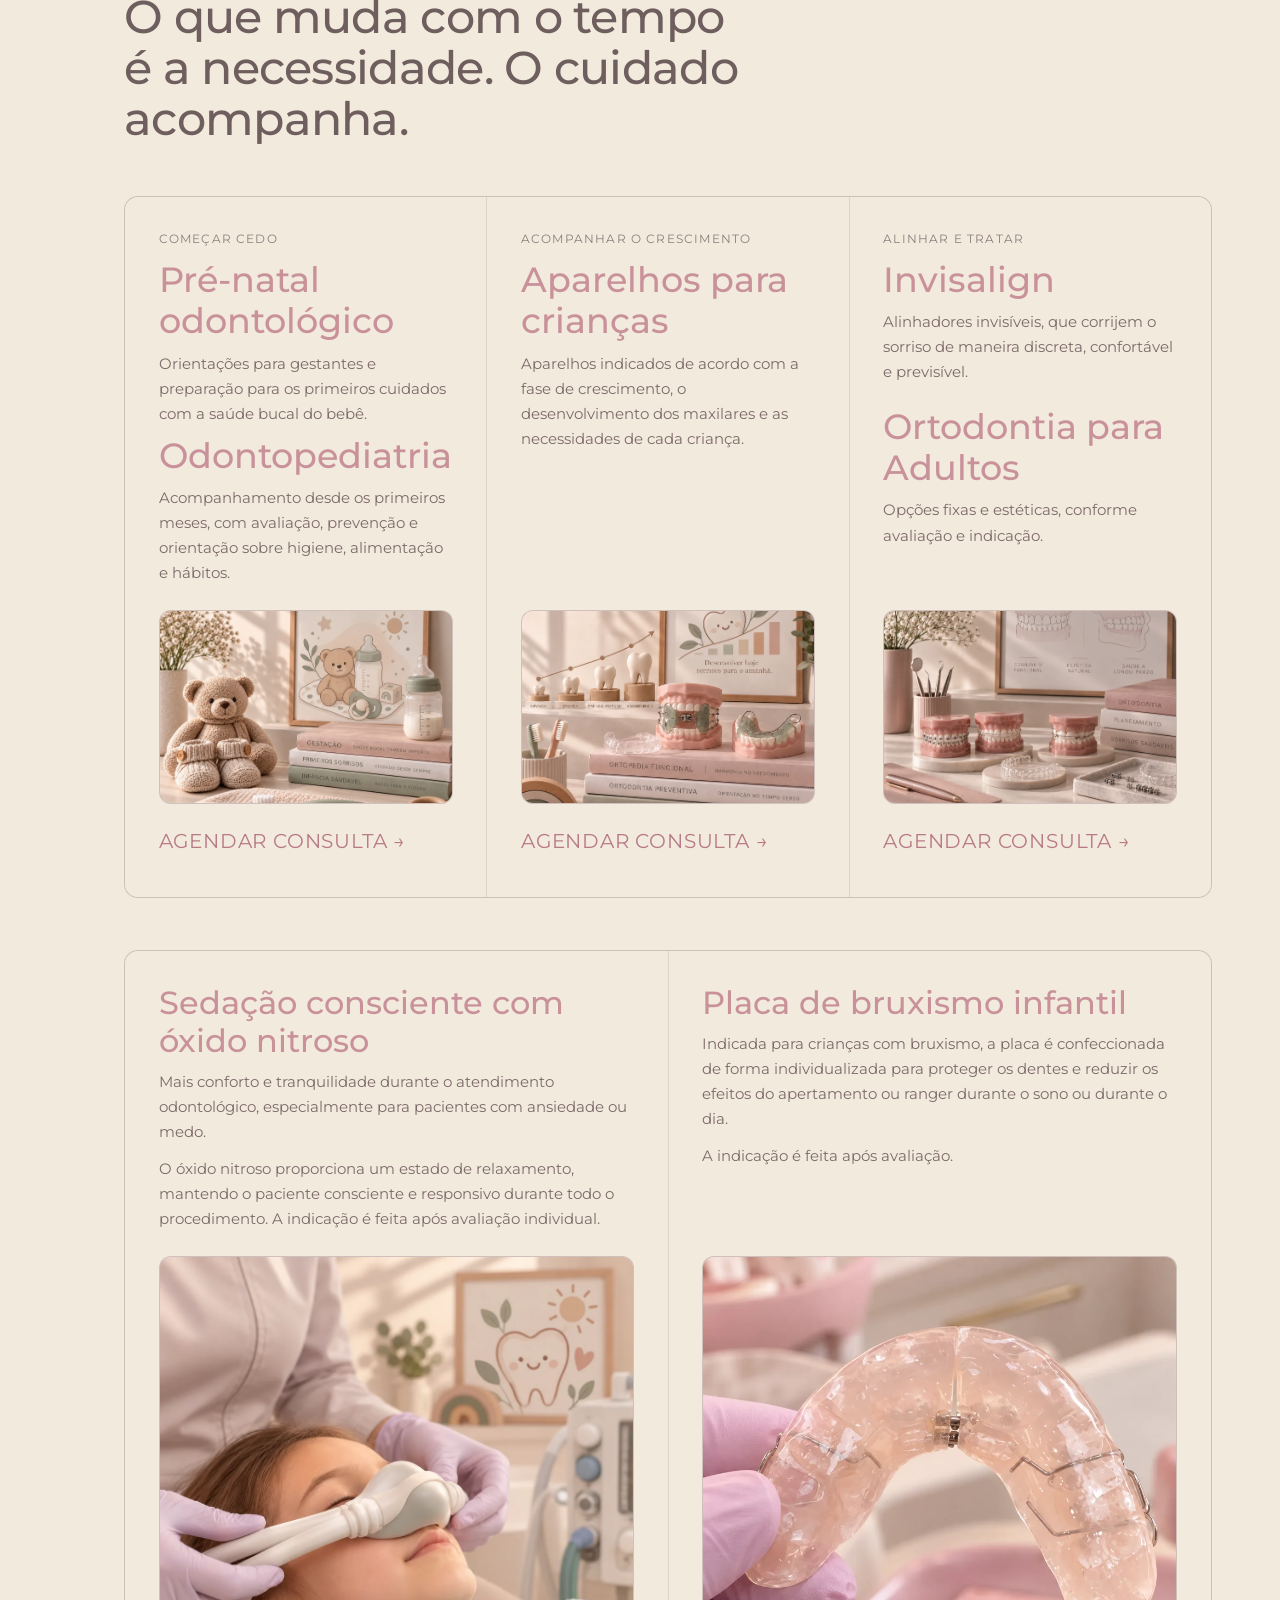
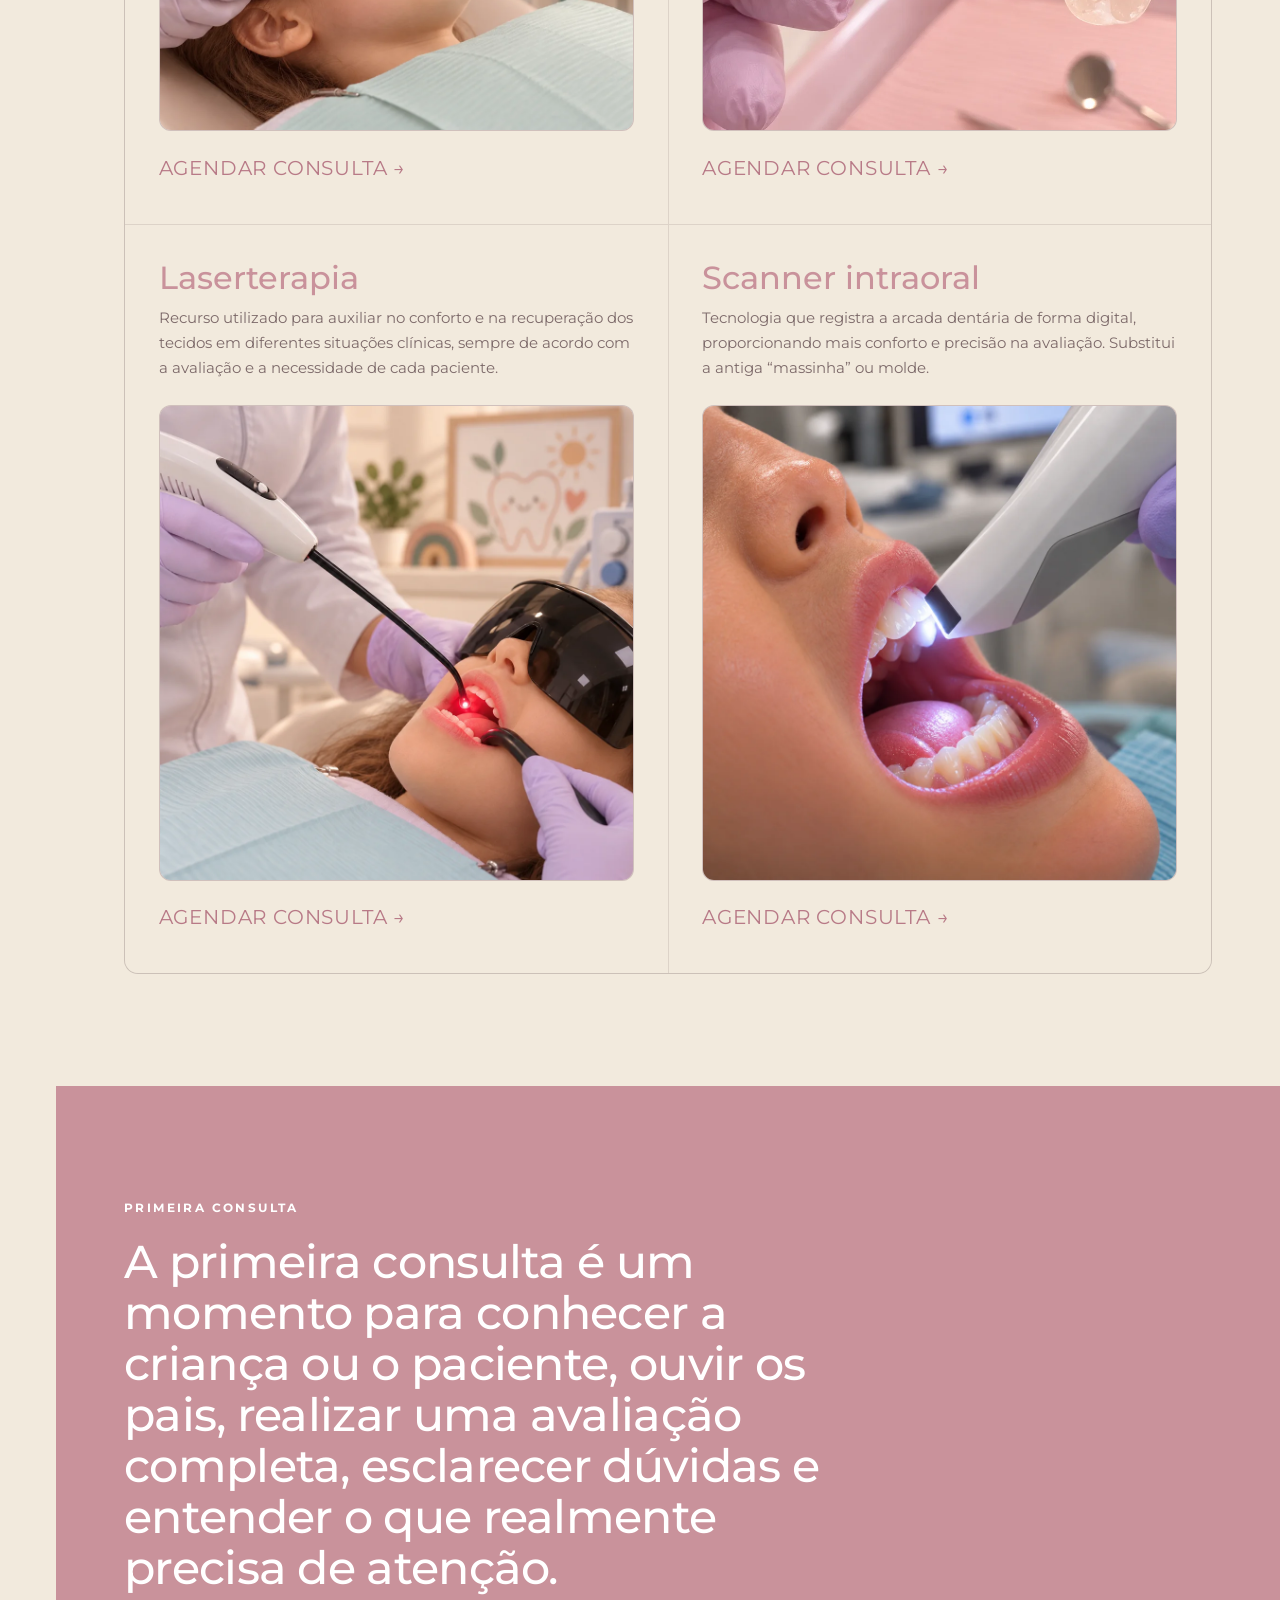
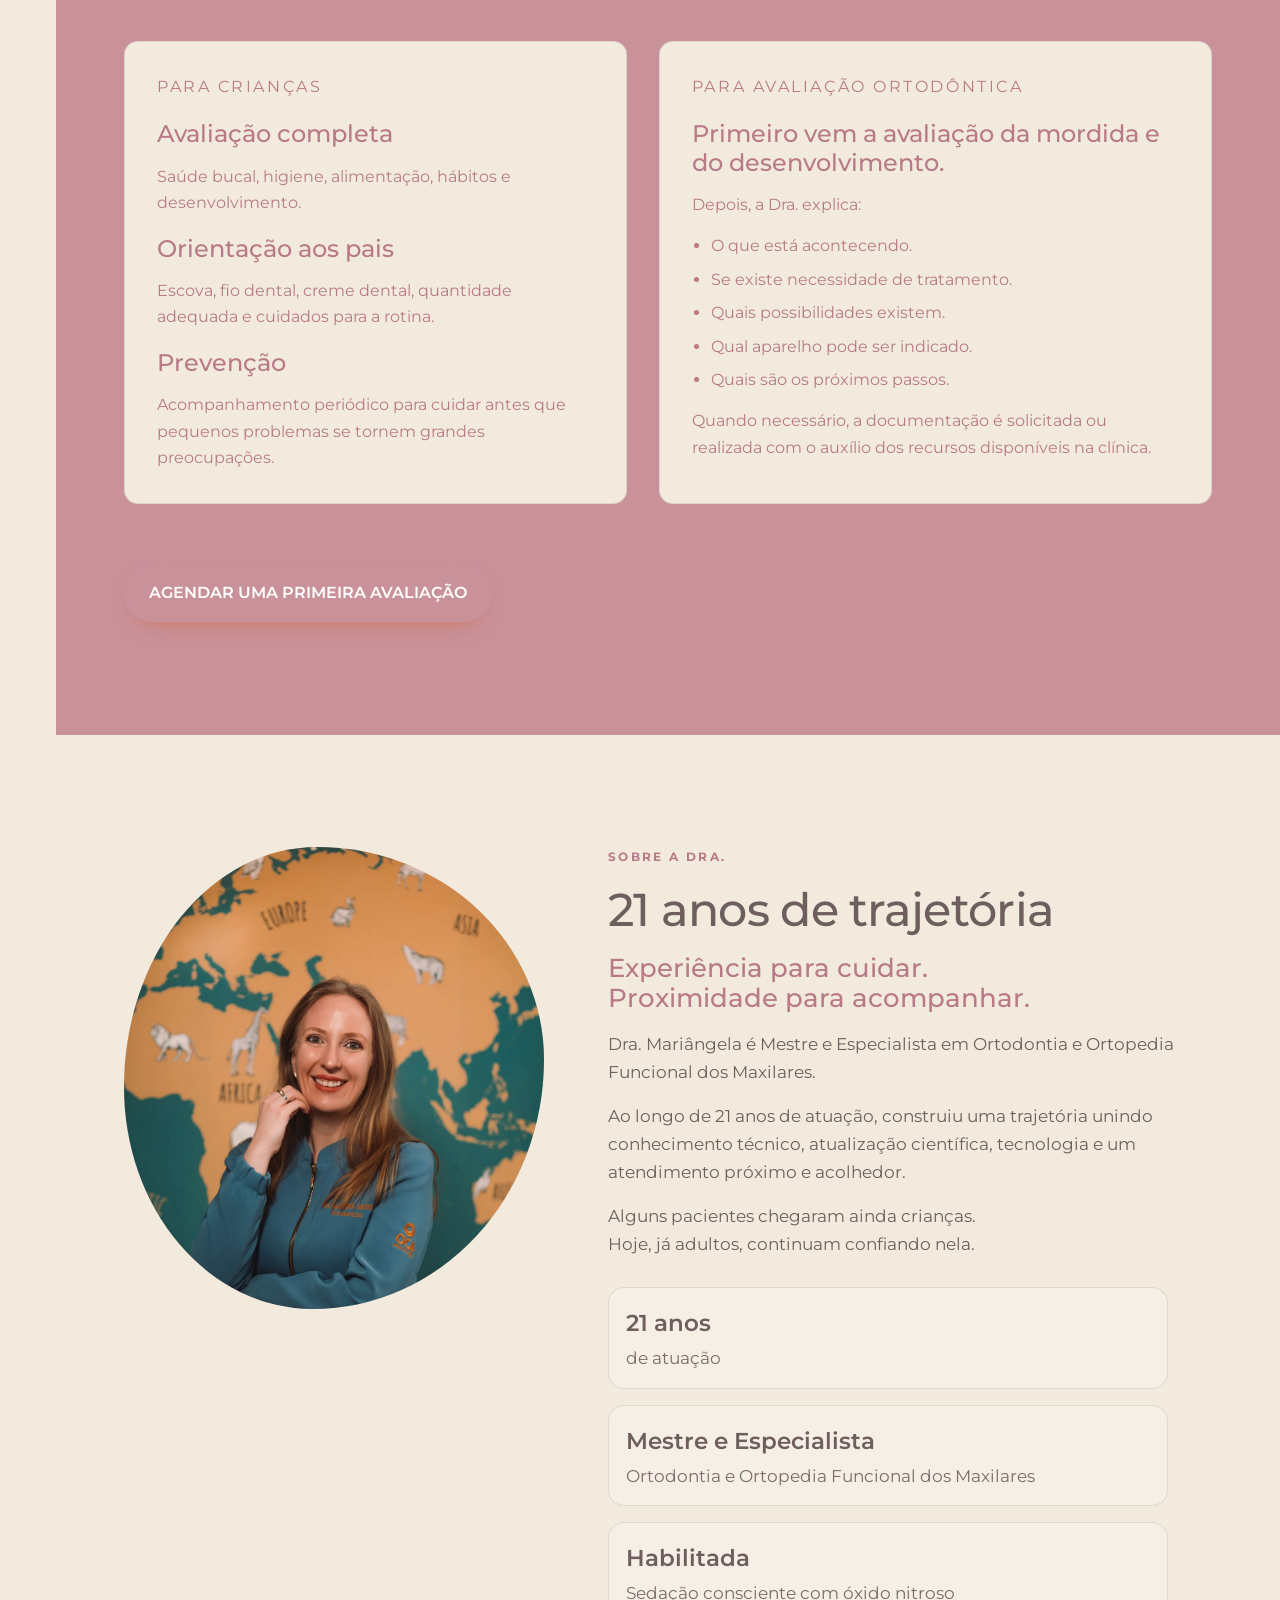
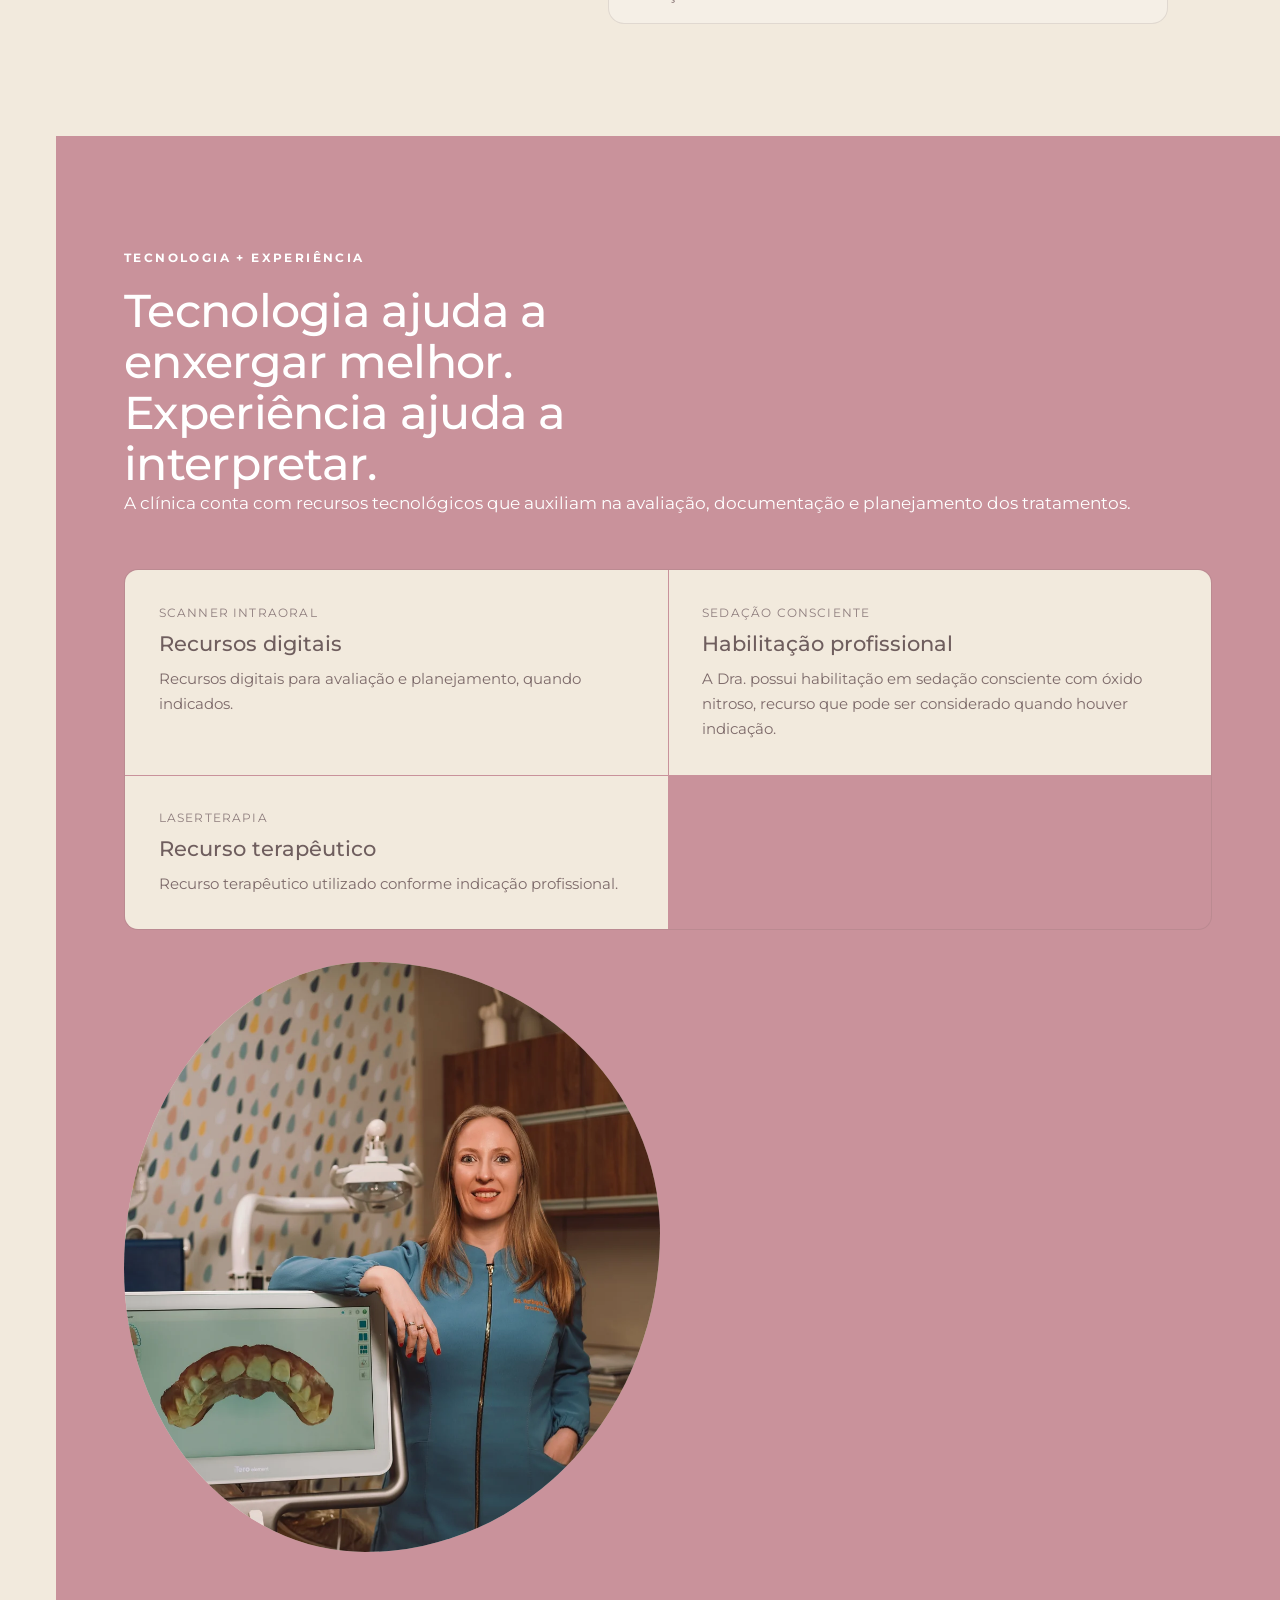
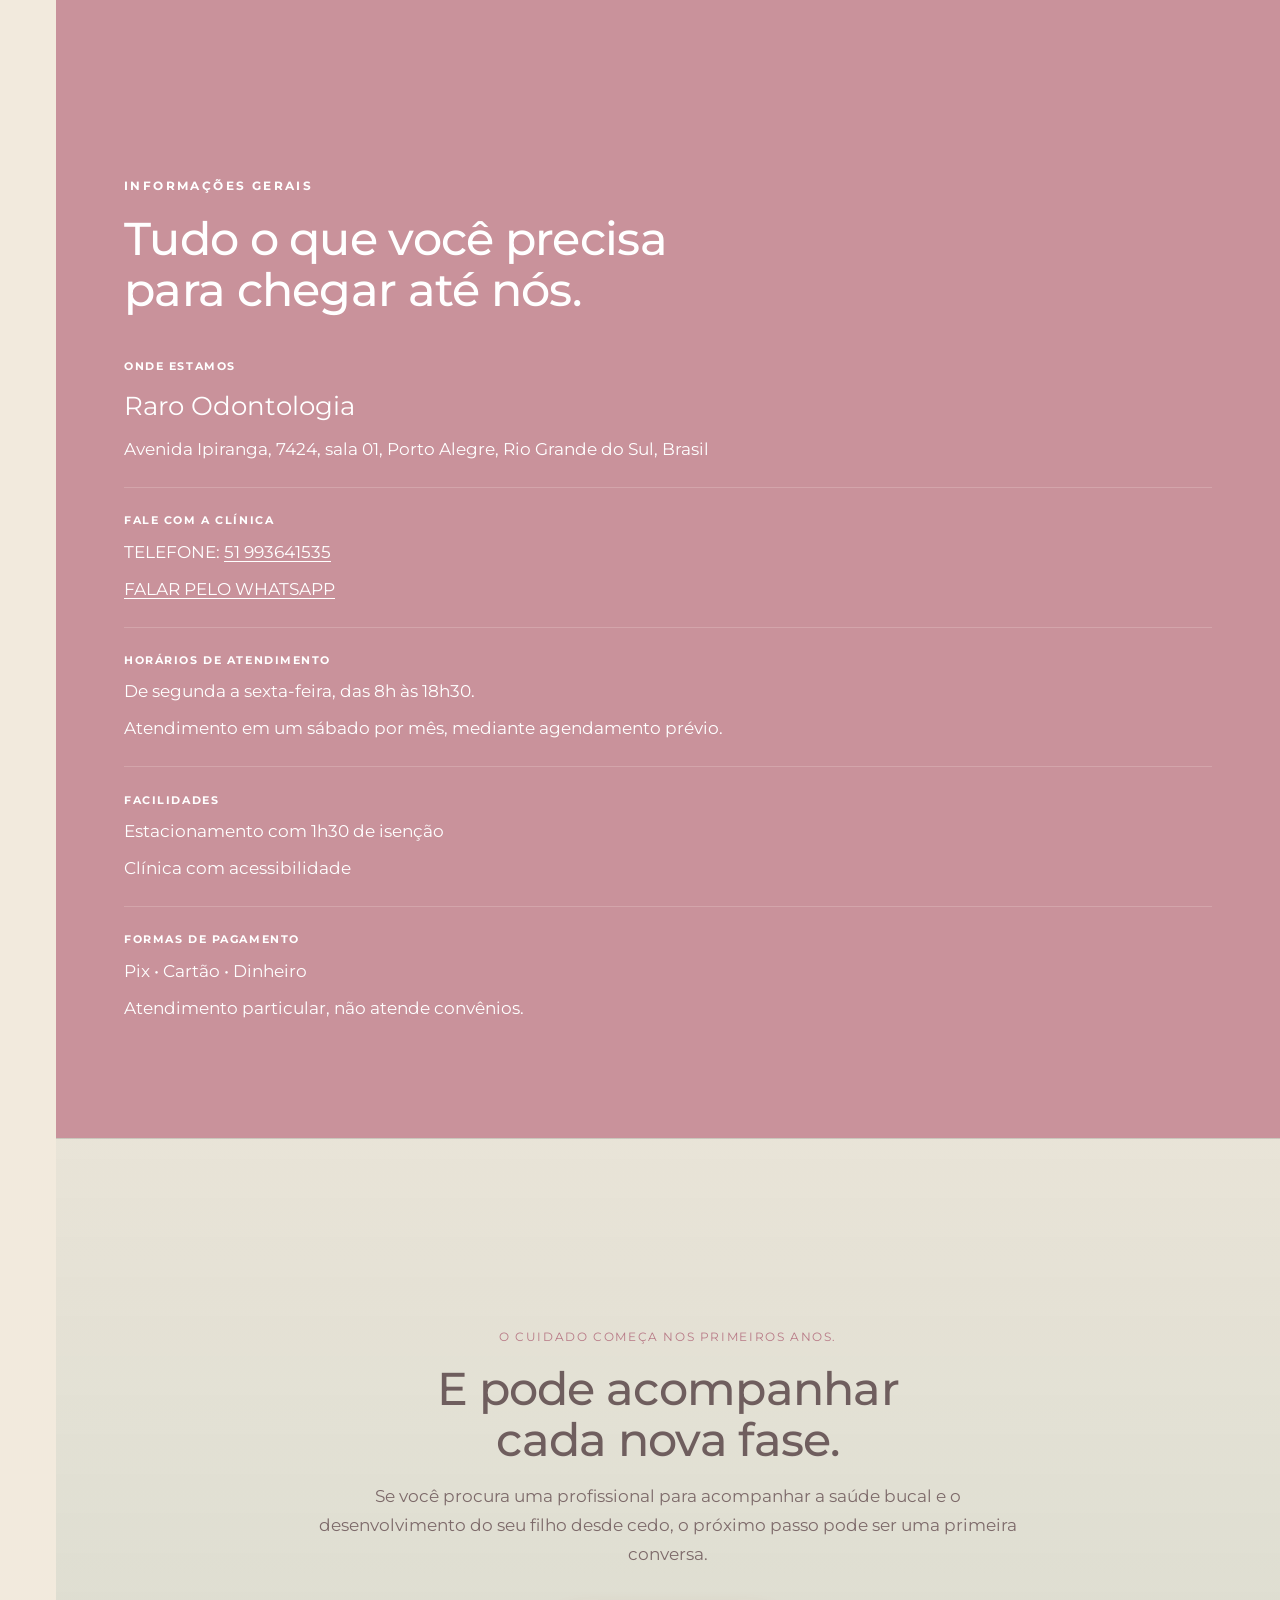
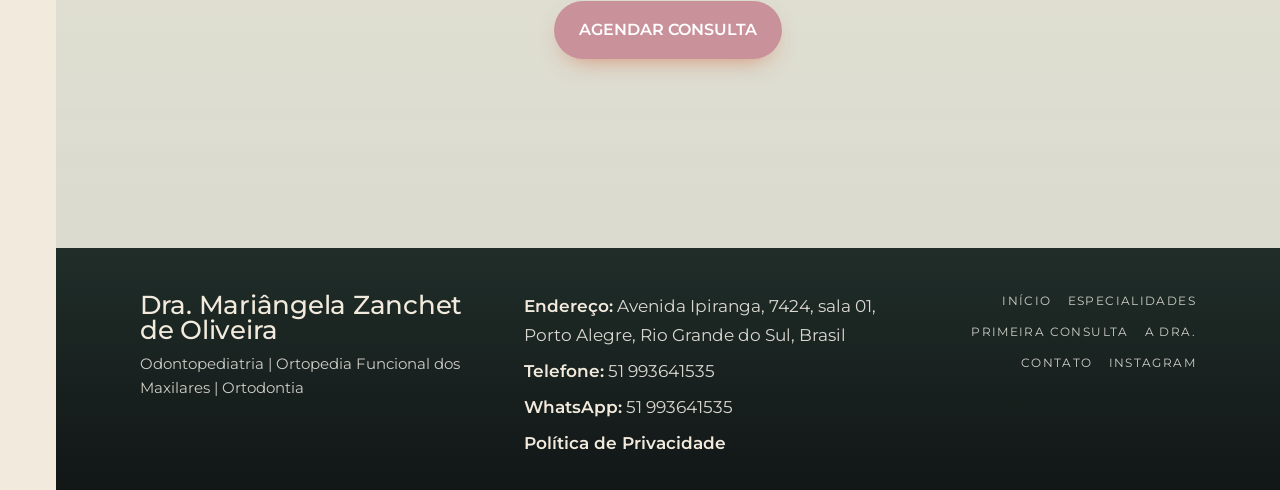
==== commit 4168c725: "Correçoes de tratamentos e cor" ====
--- a/index.html
+++ b/index.html
@@ -196,11 +196,10 @@
           <h3>Odontopediatria</h3>
           <p>Acompanhamento desde os primeiros meses, com avaliação, prevenção e orientação sobre higiene, alimentação e hábitos.</p>
 
+          <div class="card__media">
+            <img src="assets/img/web/primeiros-cuidados.webp" alt="Pré-natal odontológico e acompanhamento dos primeiros cuidados" loading="lazy" />
+          </div>
           <button class="card__link treatment-more" type="button" data-dialog="tratamento-comecar-cedo" aria-haspopup="dialog" aria-controls="tratamento-comecar-cedo">AGENDAR CONSULTA →</button>
-
-          <div class="card__media">
-            <img src="assets/img/web/primeiros-cuidados.webp" alt="Pré-natal odontológico e acompanhamento dos primeiros cuidados" loading="lazy" />
-          </div>
         </li>
 
         <li class="card" data-reveal style="--d:.05s">
@@ -209,11 +208,10 @@
           <h3>Aparelhos para crianças</h3>
           <p>Aparelhos indicados de acordo com a fase de crescimento, o desenvolvimento dos maxilares e as necessidades de cada criança.</p>
 
+          <div class="card__media">
+            <img src="assets/img/web/acompanhamento-crescimento.webp" alt="Acompanhamento do desenvolvimento e da mordida" loading="lazy" />
+          </div>
           <button class="card__link treatment-more" type="button" data-dialog="tratamento-crescimento" aria-haspopup="dialog" aria-controls="tratamento-crescimento">AGENDAR CONSULTA →</button>
-
-          <div class="card__media">
-            <img src="assets/img/web/acompanhamento-crescimento.webp" alt="Acompanhamento do desenvolvimento e da mordida" loading="lazy" />
-          </div>
         </li>
 
         <li class="card" data-reveal style="--d:.1s">
@@ -225,11 +223,58 @@
           <h3>Ortodontia para Adultos</h3>
           <p>Opções fixas e estéticas, conforme avaliação e indicação.</p>
 
+          <div class="card__media">
+            <img src="assets/img/web/aparelhos-alinhadores.webp" alt="Aparelhos ortodônticos e alinhadores" loading="lazy" />
+          </div>
           <button class="card__link treatment-more" type="button" data-dialog="tratamento-alinhar" aria-haspopup="dialog" aria-controls="tratamento-alinhar">AGENDAR CONSULTA →</button>
-
-          <div class="card__media">
-            <img src="assets/img/web/aparelhos-alinhadores.webp" alt="Aparelhos ortodônticos e alinhadores" loading="lazy" />
-          </div>
+        </li>
+      </ul>
+
+      <ul class="cards cards--resources cards--additional">
+        <li class="card" data-reveal>
+          <h3>Sedação consciente com óxido nitroso</h3>
+          <div class="card__description">
+            <p>Mais conforto e tranquilidade durante o atendimento odontológico, especialmente para pacientes com ansiedade ou medo.</p>
+            <p>O óxido nitroso proporciona um estado de relaxamento, mantendo o paciente consciente e responsivo durante todo o procedimento. A indicação é feita após avaliação individual.</p>
+          </div>
+          <div class="card__media">
+            <img src="assets/img/web/sedacao-consciente.webp" width="1000" height="1000" alt="Máscara nasal para sedação consciente durante atendimento odontológico infantil" loading="lazy" />
+          </div>
+          <a class="card__link" href="https://wa.me/5551993641535?text=Ol%C3%A1!%20Gostaria%20de%20agendar%20uma%20consulta%20para%20avaliar%20a%20seda%C3%A7%C3%A3o%20consciente%20com%20%C3%B3xido%20nitroso." target="_blank" rel="noopener">AGENDAR CONSULTA <span aria-hidden="true">→</span></a>
+        </li>
+
+        <li class="card" data-reveal style="--d:.05s">
+          <h3>Placa de bruxismo infantil</h3>
+          <div class="card__description">
+            <p>Indicada para crianças com bruxismo, a placa é confeccionada de forma individualizada para proteger os dentes e reduzir os efeitos do apertamento ou ranger durante o sono ou durante o dia.</p>
+            <p>A indicação é feita após avaliação.</p>
+          </div>
+          <div class="card__media">
+            <img src="assets/img/web/placa-bruxismo-infantil.webp" width="860" height="1000" alt="Placa odontológica individualizada para bruxismo infantil" loading="lazy" />
+          </div>
+          <a class="card__link" href="https://wa.me/5551993641535?text=Ol%C3%A1!%20Gostaria%20de%20agendar%20uma%20consulta%20sobre%20bruxismo%20infantil." target="_blank" rel="noopener">AGENDAR CONSULTA <span aria-hidden="true">→</span></a>
+        </li>
+
+        <li class="card" data-reveal>
+          <h3>Laserterapia</h3>
+          <div class="card__description">
+            <p>Recurso utilizado para auxiliar no conforto e na recuperação dos tecidos em diferentes situações clínicas, sempre de acordo com a avaliação e a necessidade de cada paciente.</p>
+          </div>
+          <div class="card__media">
+            <img src="assets/img/web/laserterapia.webp" width="1000" height="1000" alt="Aplicação de laserterapia odontológica com óculos de proteção" loading="lazy" />
+          </div>
+          <a class="card__link" href="https://wa.me/5551993641535?text=Ol%C3%A1!%20Gostaria%20de%20agendar%20uma%20consulta%20sobre%20laserterapia." target="_blank" rel="noopener">AGENDAR CONSULTA <span aria-hidden="true">→</span></a>
+        </li>
+
+        <li class="card" data-reveal style="--d:.05s">
+          <h3>Scanner intraoral</h3>
+          <div class="card__description">
+            <p>Tecnologia que registra a arcada dentária de forma digital, proporcionando mais conforto e precisão na avaliação. Substitui a antiga “massinha” ou molde.</p>
+          </div>
+          <div class="card__media">
+            <img src="assets/img/web/scanner-intraoral.webp" width="1000" height="1000" alt="Scanner intraoral registrando a arcada dentária digitalmente" loading="lazy" />
+          </div>
+          <a class="card__link" href="https://wa.me/5551993641535?text=Ol%C3%A1!%20Gostaria%20de%20agendar%20uma%20consulta%20com%20avalia%C3%A7%C3%A3o%20digital%20por%20scanner%20intraoral." target="_blank" rel="noopener">AGENDAR CONSULTA <span aria-hidden="true">→</span></a>
         </li>
       </ul>
     </div>
@@ -297,7 +342,7 @@
     </div>
   </dialog>
 
-  
+
   <!-- PRIMEIRA CONSULTA -->
   <section class="section section--butter growth" id="primeira-consulta">
     <div class="wrap">
--- a/assets/style.css
+++ b/assets/style.css
@@ -6,7 +6,7 @@
    ============================================================= */
 
 :root {
-  --paper:       #FAF7F5;
+  --paper:       #F2EADD;   /* referência assets/img/cor_fundo.jpeg */
   --paper-2:     #E2D3CE;   /* bege suave */
   --ink:         #6F5E5E;   /* taupe */
   --ink-soft:    #7D6A6A;
@@ -755,7 +755,7 @@
   font-size: var(--step-h3);
   line-height: 1.18;
 }
-.tratamentos .card h3 { color: var(--coral); font-size: 2.2rem; }
+.tratamentos .card h3 { color: var(--coral); font-size: clamp(1.5rem, 3vw, 2.2rem); }
 .card p { font-size: .95rem; color: var(--ink-soft); flex: 1; }
 .card__link {
   margin-top: .4rem;
@@ -767,7 +767,7 @@
   transition: color .18s ease, transform .18s ease;
 }
 .card__link:hover { color: var(--coral-deep); }
-.tratamentos .card__link { font-size: 1.5rem; }
+.tratamentos .card__link { font-size: clamp(.875rem, 1.6vw, 1.25rem); }
 .treatment-more { background: none; border: 0; padding: 0; text-align: left; align-self: flex-start; }
 html.treatment-dialog-open { overflow: hidden; }
 .treatment-dialog {
@@ -806,6 +806,11 @@
   height: 192px;
   object-fit: cover;
 }
+.cards--additional .card h3 { font-size: clamp(1.5rem, 2.5vw, 2rem); }
+.card__description { flex: 1; }
+.card__description p + p { margin-top: .75rem; }
+.cards--additional .card__media img { height: auto; aspect-ratio: 1; }
+.tratamentos .card__link { min-height: 44px; display: inline-flex; align-items: center; gap: .35rem; }
 
 /* =============================================================
    DEPOIMENTOS
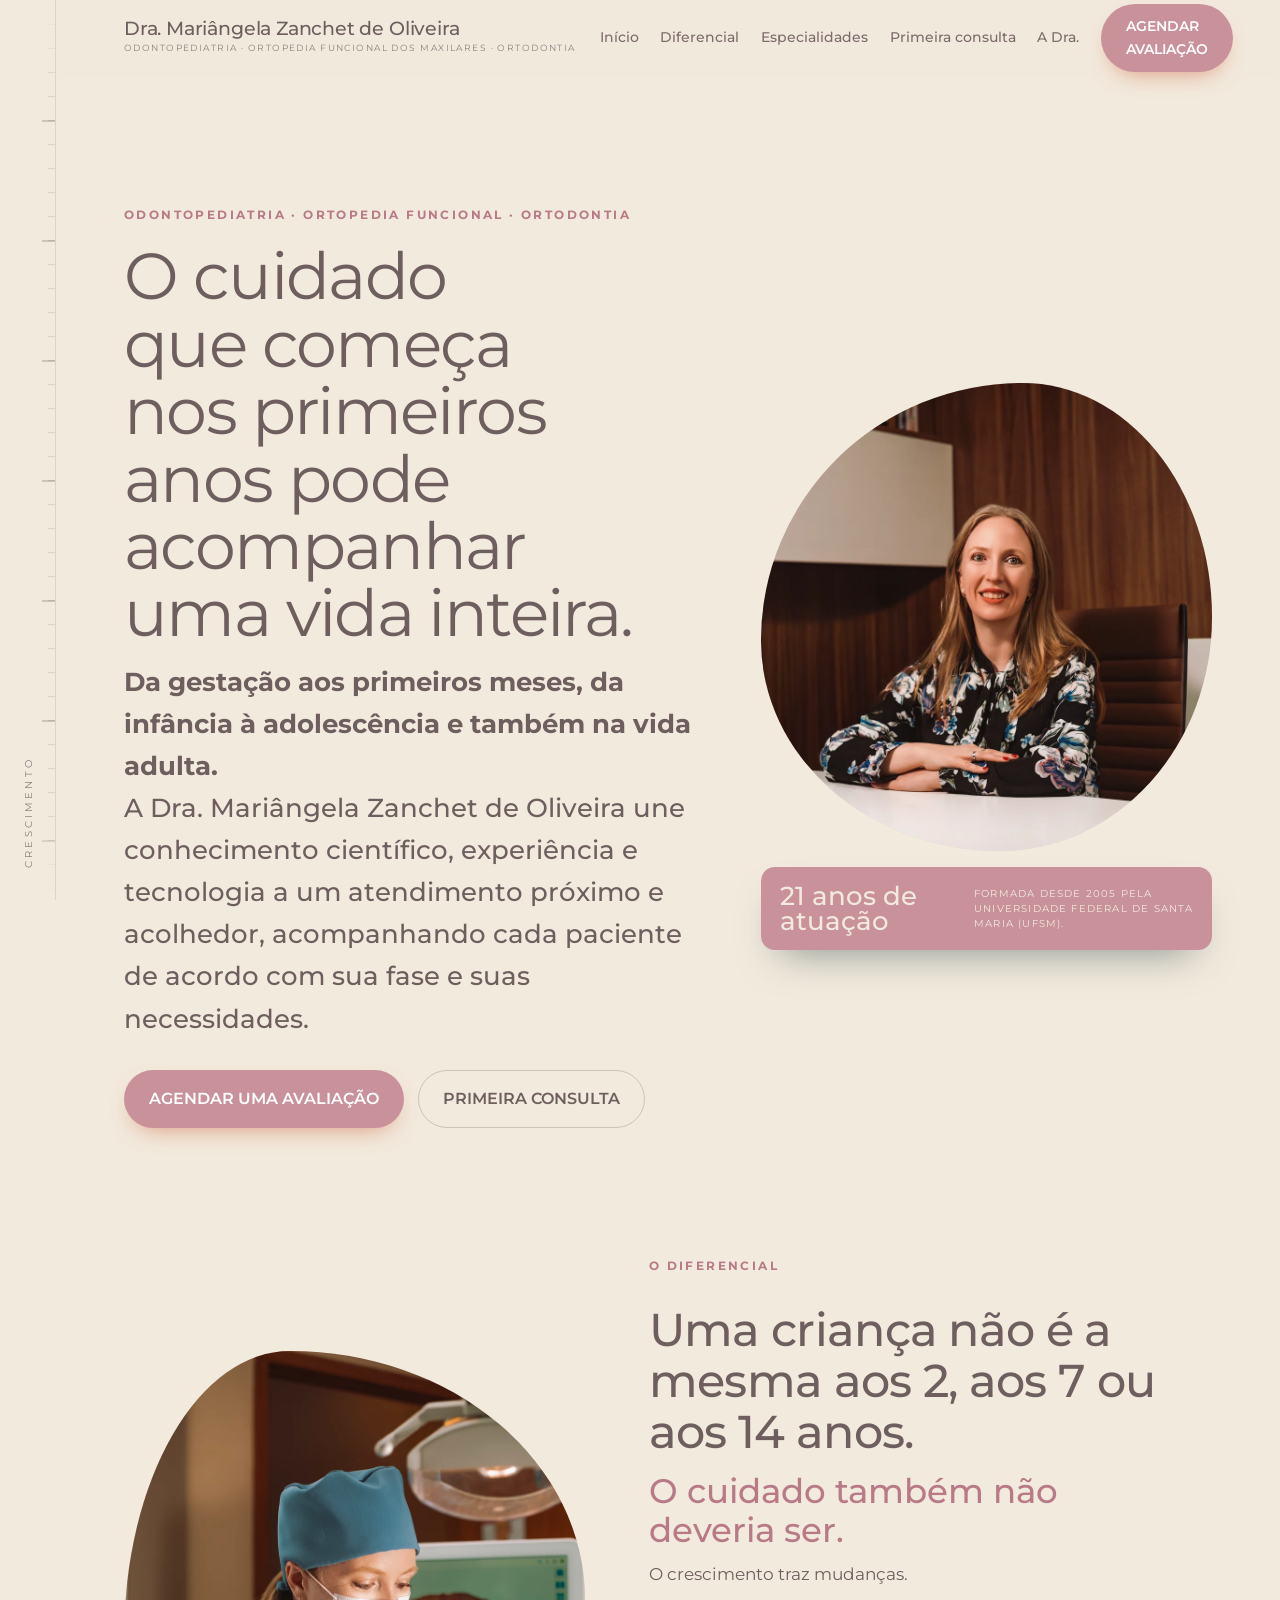
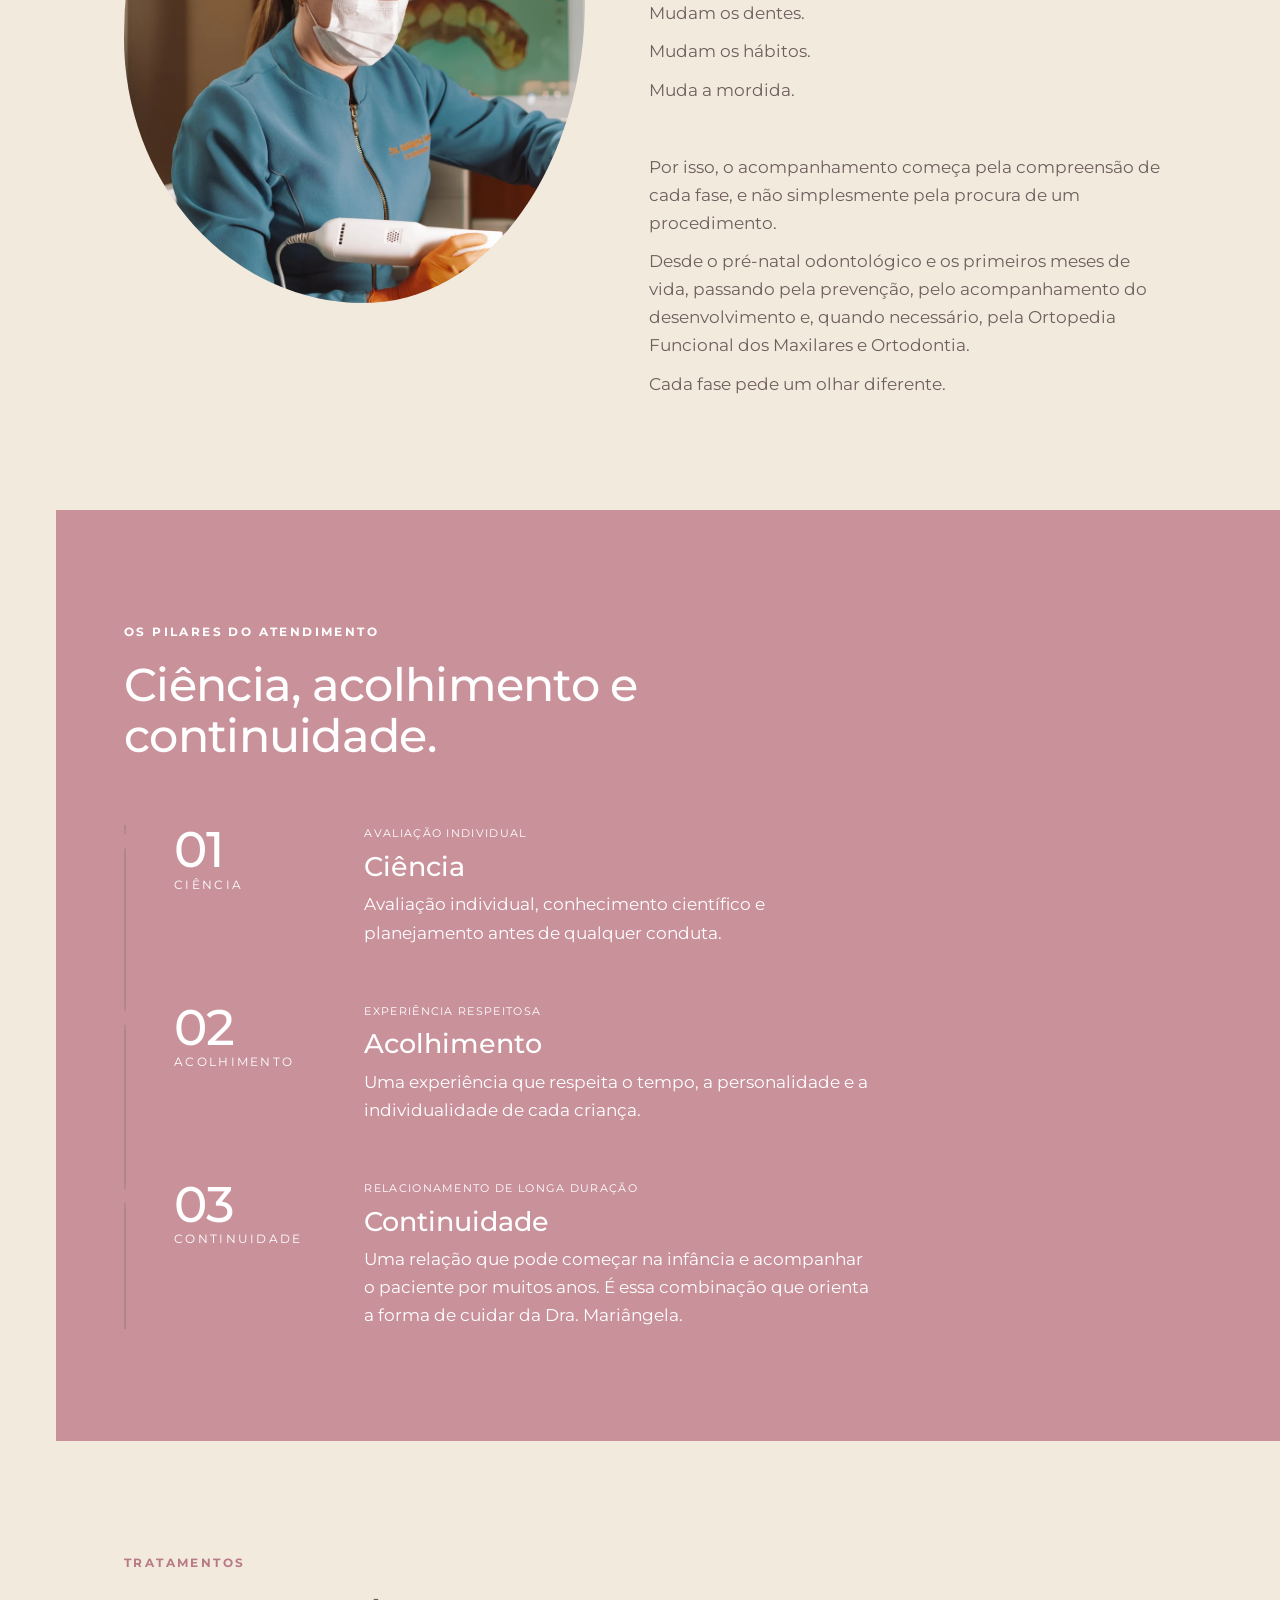
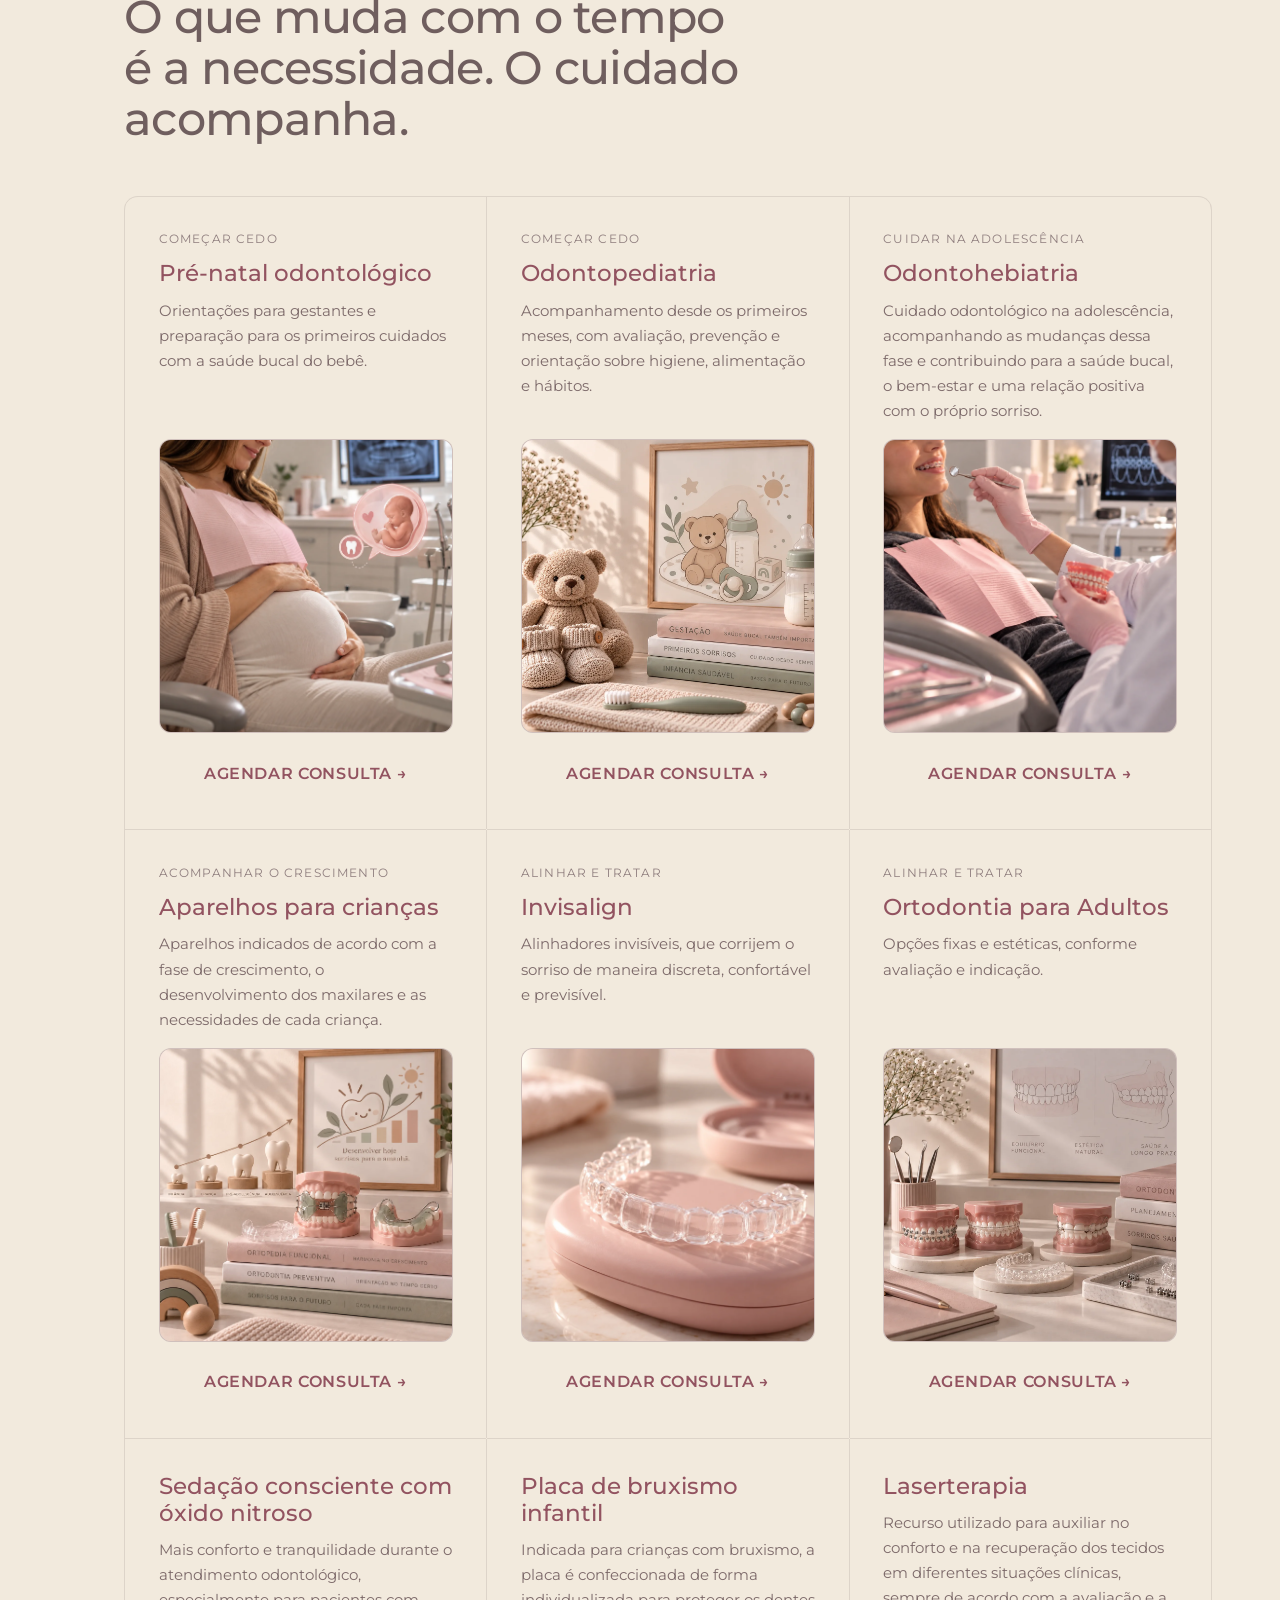
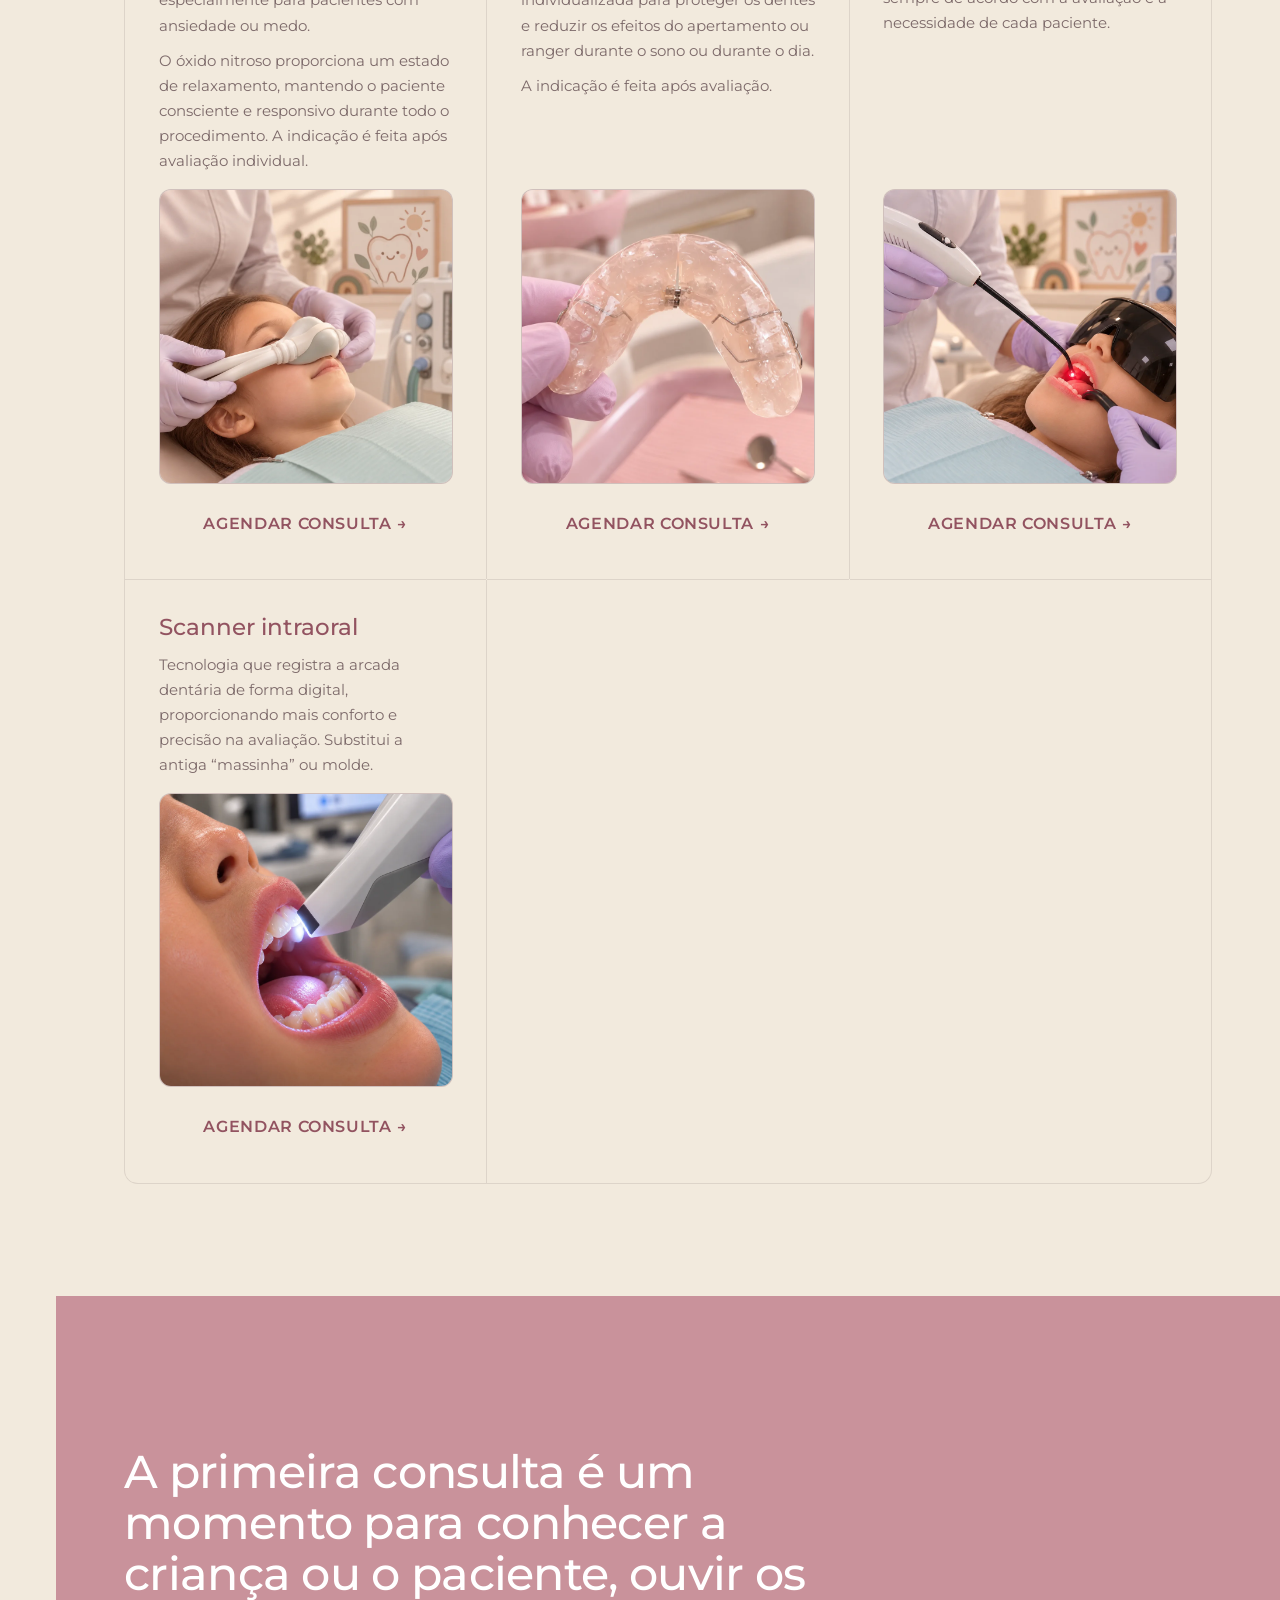
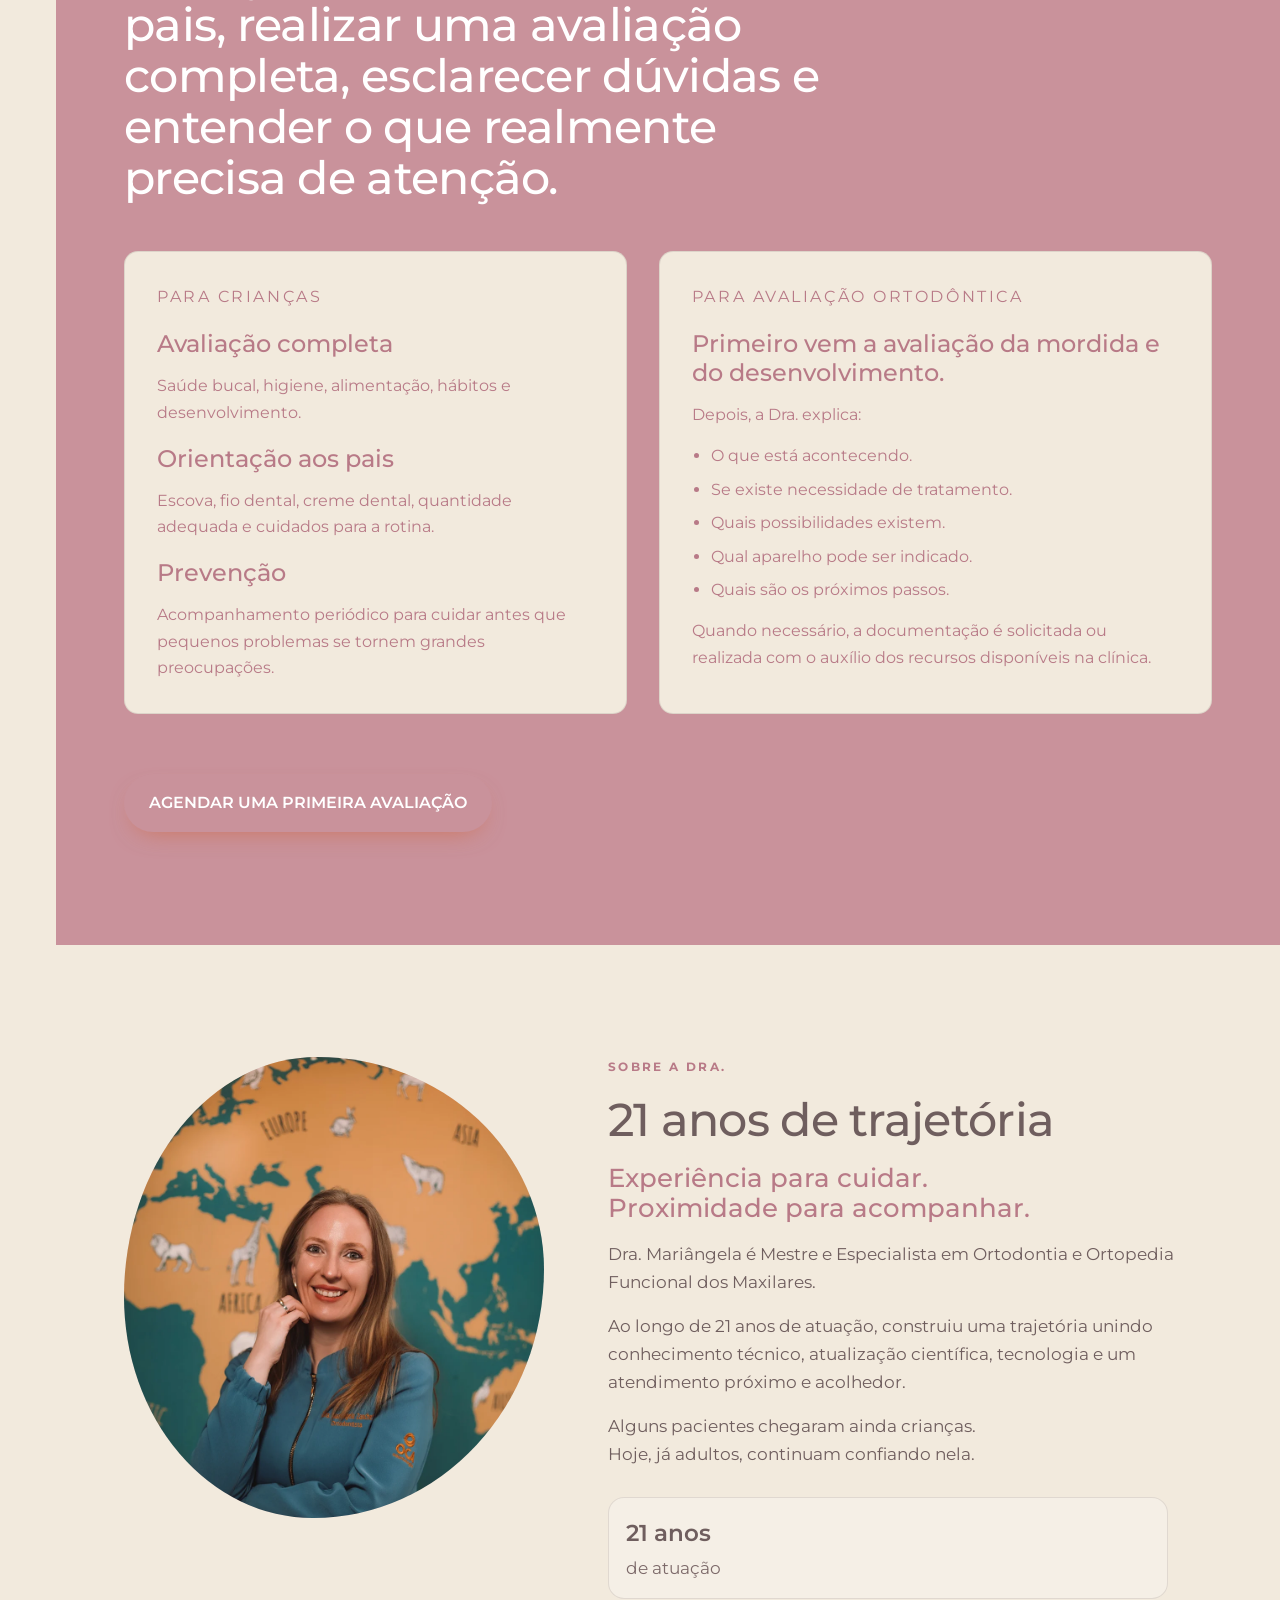
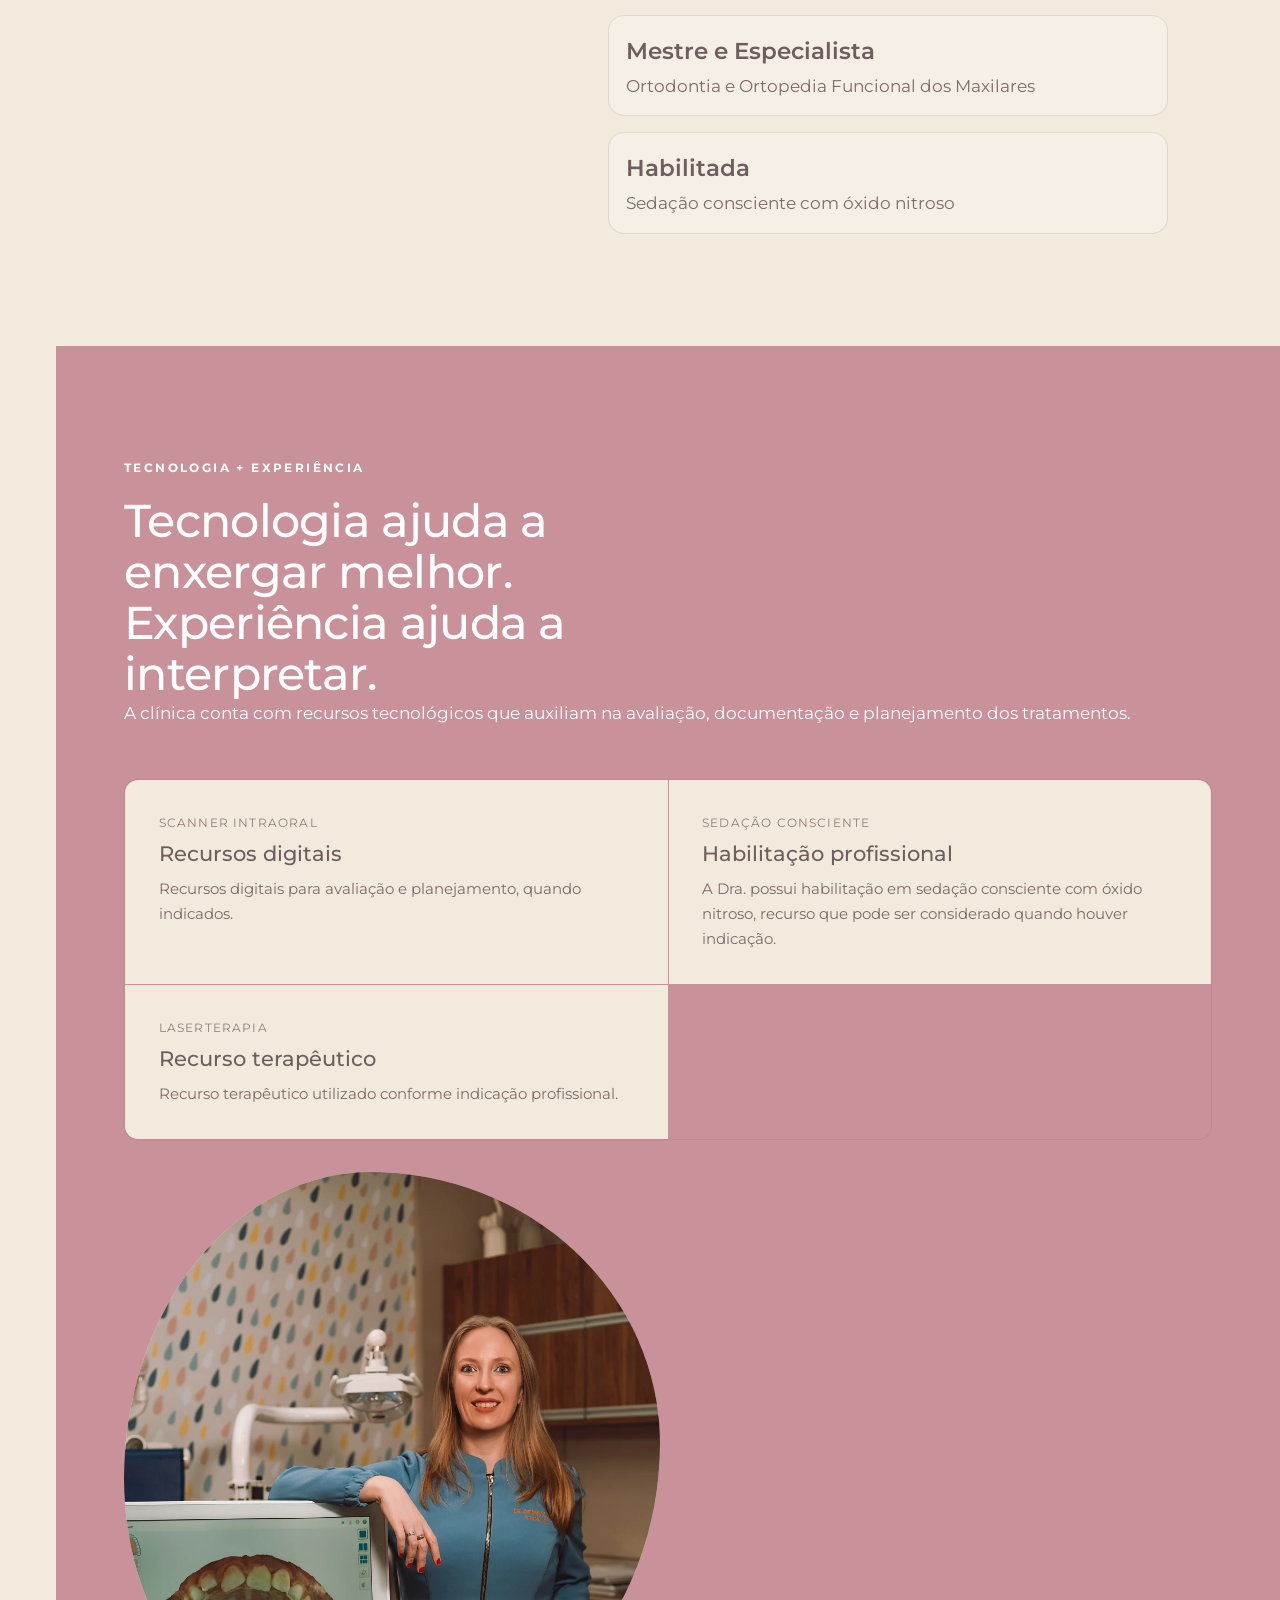
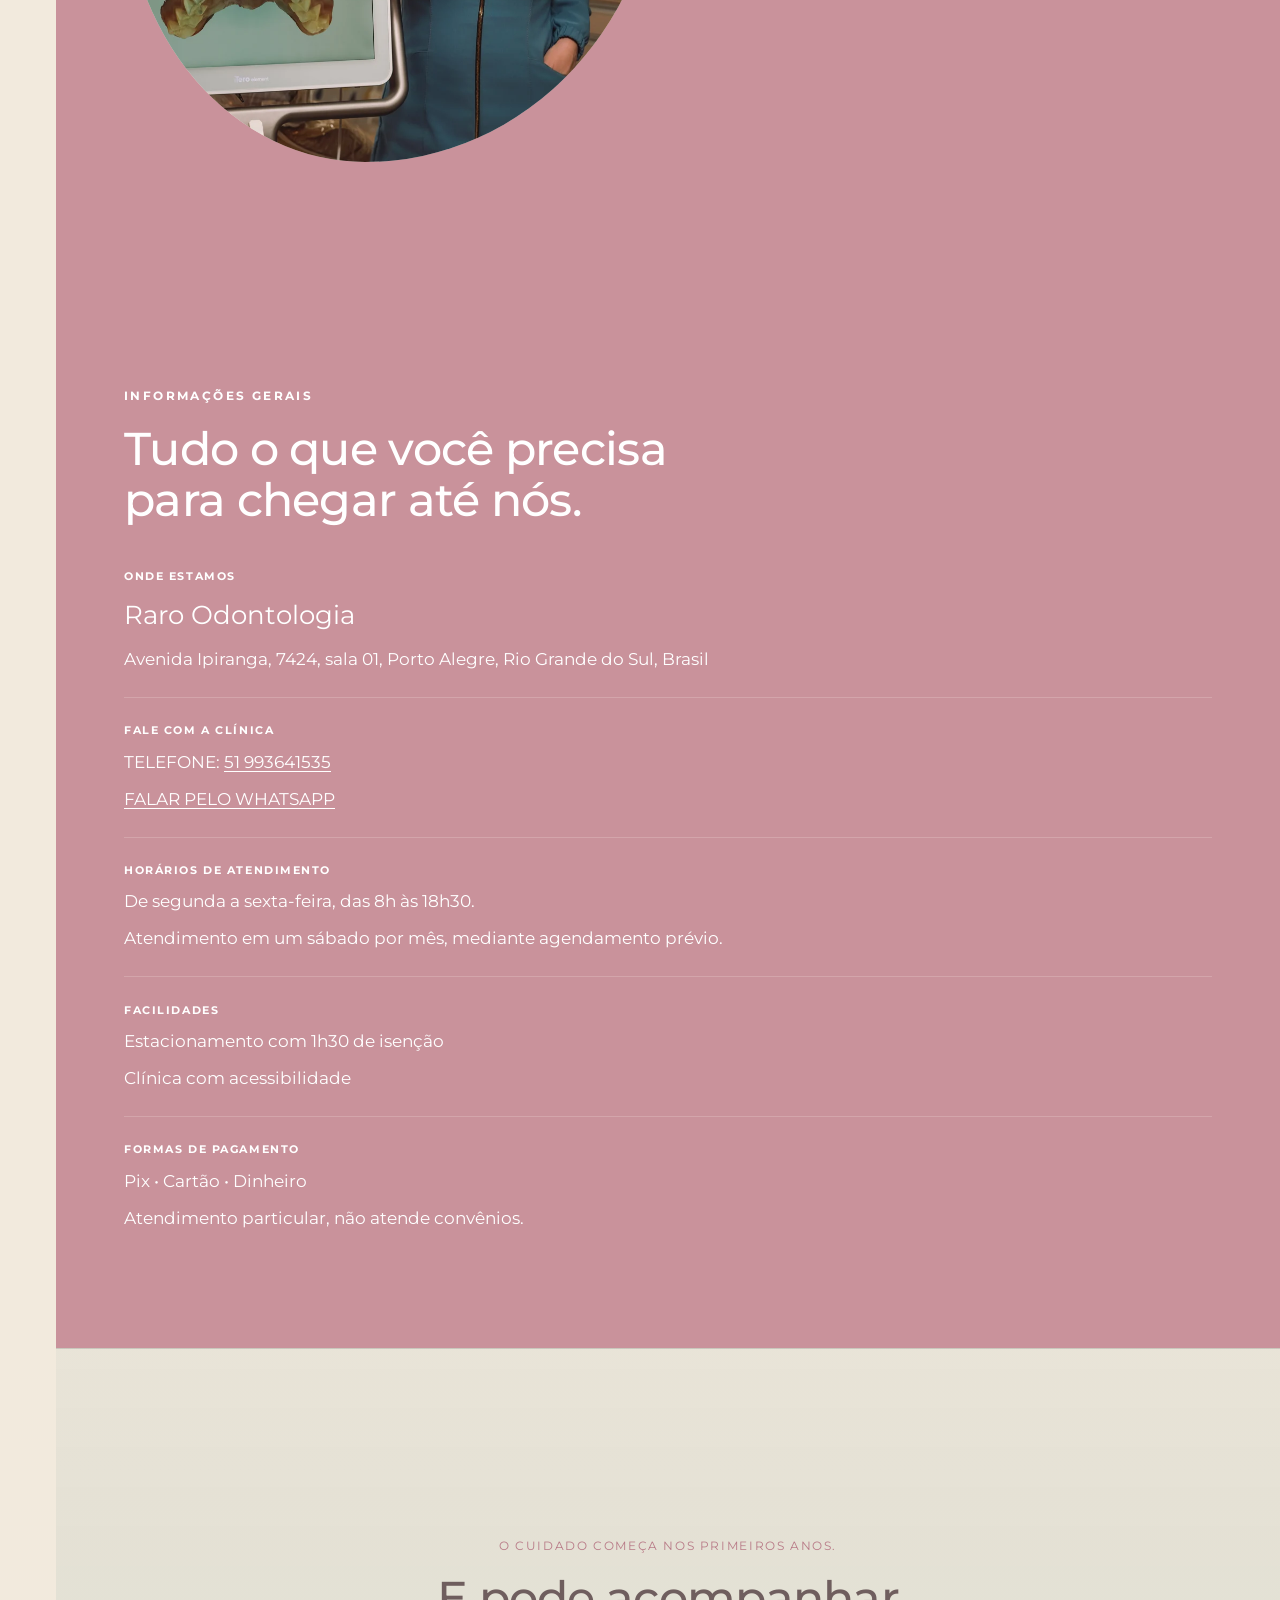
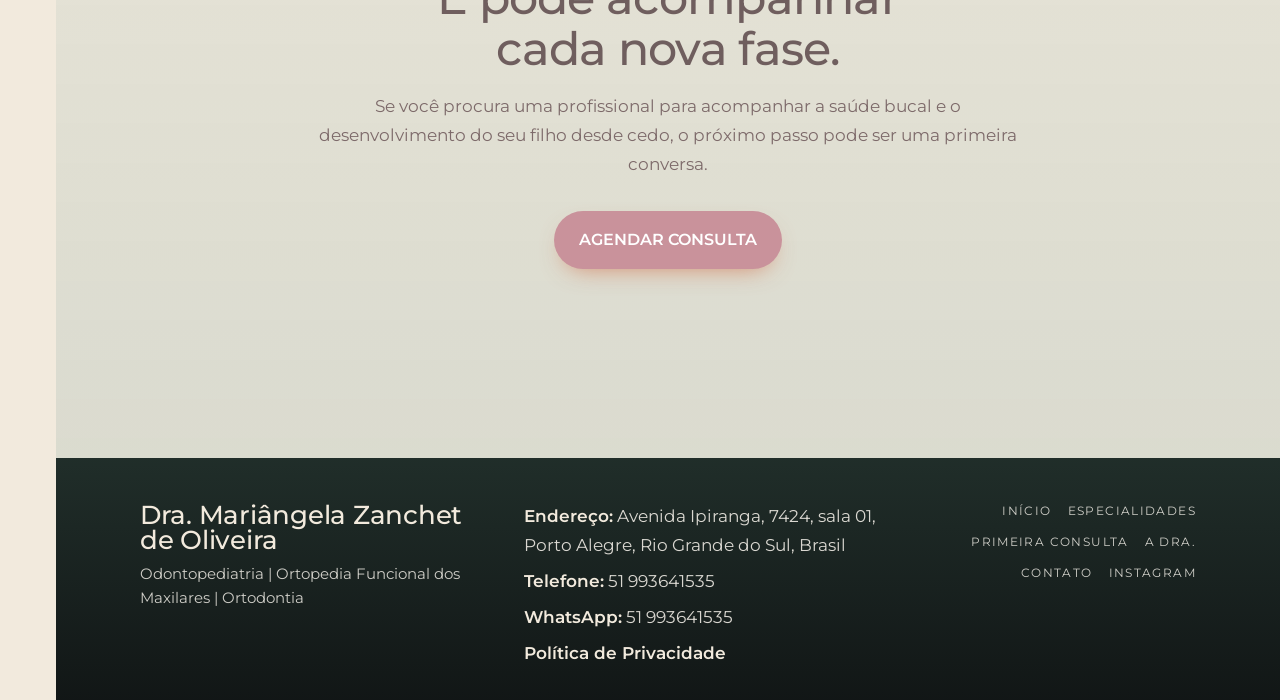
==== commit 95b73d11: "feat: adiciona fotos e padroniza cartões de tratamentos" ====
--- a/index.html
+++ b/index.html
@@ -189,51 +189,79 @@
 
       <ul class="cards">
         <li class="card" data-reveal>
-          <span class="card__idx">COMEÇAR CEDO</span>
-          <h3>Pré-natal odontológico</h3>
-          <p>Orientações para gestantes e preparação para os primeiros cuidados com a saúde bucal do bebê.</p>
-
-          <h3>Odontopediatria</h3>
-          <p>Acompanhamento desde os primeiros meses, com avaliação, prevenção e orientação sobre higiene, alimentação e hábitos.</p>
-
+          <div class="card__description">
+            <span class="card__idx">COMEÇAR CEDO</span>
+            <h3>Pré-natal odontológico</h3>
+            <p>Orientações para gestantes e preparação para os primeiros cuidados com a saúde bucal do bebê.</p>
+          </div>
+          <div class="card__media">
+            <img src="assets/img/web/prenatal.webp" alt="Gestante durante o pré-natal odontológico" loading="lazy" />
+          </div>
+          <button class="card__link treatment-more" type="button" data-dialog="tratamento-comecar-cedo" aria-haspopup="dialog" aria-controls="tratamento-comecar-cedo">AGENDAR CONSULTA →</button>
+        </li>
+
+        <li class="card" data-reveal style="--d:.05s">
+          <div class="card__description">
+            <span class="card__idx">COMEÇAR CEDO</span>
+            <h3>Odontopediatria</h3>
+            <p>Acompanhamento desde os primeiros meses, com avaliação, prevenção e orientação sobre higiene, alimentação e hábitos.</p>
+          </div>
           <div class="card__media">
             <img src="assets/img/web/primeiros-cuidados.webp" alt="Pré-natal odontológico e acompanhamento dos primeiros cuidados" loading="lazy" />
           </div>
           <button class="card__link treatment-more" type="button" data-dialog="tratamento-comecar-cedo" aria-haspopup="dialog" aria-controls="tratamento-comecar-cedo">AGENDAR CONSULTA →</button>
         </li>
 
+        <li class="card" data-reveal style="--d:.1s">
+          <div class="card__description">
+            <span class="card__idx">CUIDAR NA ADOLESCÊNCIA</span>
+            <h3>Odontohebiatria</h3>
+            <p>Cuidado odontológico na adolescência, acompanhando as mudanças dessa fase e contribuindo para a saúde bucal, o bem-estar e uma relação positiva com o próprio sorriso.</p>
+          </div>
+          <div class="card__media">
+            <img src="assets/img/web/odontohebiatria.webp" alt="Cuidado odontológico na adolescência" loading="lazy" />
+          </div>
+          <a class="card__link" href="https://wa.me/5551993641535?text=Ol%C3%A1!%20Gostaria%20de%20agendar%20uma%20consulta%20de%20Odontohebiatria." target="_blank" rel="noopener">AGENDAR CONSULTA <span aria-hidden="true">→</span></a>
+        </li>
+
+        <li class="card" data-reveal>
+          <div class="card__description">
+            <span class="card__idx">ACOMPANHAR O CRESCIMENTO</span>
+            <h3>Aparelhos para crianças</h3>
+            <p>Aparelhos indicados de acordo com a fase de crescimento, o desenvolvimento dos maxilares e as necessidades de cada criança.</p>
+          </div>
+          <div class="card__media">
+            <img src="assets/img/web/acompanhamento-crescimento.webp" alt="Acompanhamento do desenvolvimento e da mordida" loading="lazy" />
+          </div>
+          <button class="card__link treatment-more" type="button" data-dialog="tratamento-crescimento" aria-haspopup="dialog" aria-controls="tratamento-crescimento">AGENDAR CONSULTA →</button>
+        </li>
+
         <li class="card" data-reveal style="--d:.05s">
-          <span class="card__idx">ACOMPANHAR O CRESCIMENTO</span>
-
-          <h3>Aparelhos para crianças</h3>
-          <p>Aparelhos indicados de acordo com a fase de crescimento, o desenvolvimento dos maxilares e as necessidades de cada criança.</p>
-
-          <div class="card__media">
-            <img src="assets/img/web/acompanhamento-crescimento.webp" alt="Acompanhamento do desenvolvimento e da mordida" loading="lazy" />
-          </div>
-          <button class="card__link treatment-more" type="button" data-dialog="tratamento-crescimento" aria-haspopup="dialog" aria-controls="tratamento-crescimento">AGENDAR CONSULTA →</button>
+          <div class="card__description">
+            <span class="card__idx">ALINHAR E TRATAR</span>
+            <h3>Invisalign</h3>
+            <p>Alinhadores invisíveis, que corrijem o sorriso de maneira discreta, confortável e previsível.</p>
+          </div>
+          <div class="card__media">
+            <img src="assets/img/web/invisalign.webp" alt="Alinhadores transparentes Invisalign" loading="lazy" />
+          </div>
+          <button class="card__link treatment-more" type="button" data-dialog="tratamento-alinhar" aria-haspopup="dialog" aria-controls="tratamento-alinhar">AGENDAR CONSULTA →</button>
         </li>
 
         <li class="card" data-reveal style="--d:.1s">
-          <span class="card__idx">ALINHAR E TRATAR</span>
-
-          <h3>Invisalign</h3>
-          <p>Alinhadores invisíveis, que corrijem o sorriso de maneira discreta, confortável e previsível.</p>
-
-          <h3>Ortodontia para Adultos</h3>
-          <p>Opções fixas e estéticas, conforme avaliação e indicação.</p>
-
+          <div class="card__description">
+            <span class="card__idx">ALINHAR E TRATAR</span>
+            <h3>Ortodontia para Adultos</h3>
+            <p>Opções fixas e estéticas, conforme avaliação e indicação.</p>
+          </div>
           <div class="card__media">
             <img src="assets/img/web/aparelhos-alinhadores.webp" alt="Aparelhos ortodônticos e alinhadores" loading="lazy" />
           </div>
           <button class="card__link treatment-more" type="button" data-dialog="tratamento-alinhar" aria-haspopup="dialog" aria-controls="tratamento-alinhar">AGENDAR CONSULTA →</button>
         </li>
-      </ul>
-
-      <ul class="cards cards--resources cards--additional">
         <li class="card" data-reveal>
-          <h3>Sedação consciente com óxido nitroso</h3>
-          <div class="card__description">
+          <div class="card__description">
+            <h3>Sedação consciente com óxido nitroso</h3>
             <p>Mais conforto e tranquilidade durante o atendimento odontológico, especialmente para pacientes com ansiedade ou medo.</p>
             <p>O óxido nitroso proporciona um estado de relaxamento, mantendo o paciente consciente e responsivo durante todo o procedimento. A indicação é feita após avaliação individual.</p>
           </div>
@@ -244,8 +272,8 @@
         </li>
 
         <li class="card" data-reveal style="--d:.05s">
-          <h3>Placa de bruxismo infantil</h3>
-          <div class="card__description">
+          <div class="card__description">
+            <h3>Placa de bruxismo infantil</h3>
             <p>Indicada para crianças com bruxismo, a placa é confeccionada de forma individualizada para proteger os dentes e reduzir os efeitos do apertamento ou ranger durante o sono ou durante o dia.</p>
             <p>A indicação é feita após avaliação.</p>
           </div>
@@ -256,8 +284,8 @@
         </li>
 
         <li class="card" data-reveal>
-          <h3>Laserterapia</h3>
-          <div class="card__description">
+          <div class="card__description">
+            <h3>Laserterapia</h3>
             <p>Recurso utilizado para auxiliar no conforto e na recuperação dos tecidos em diferentes situações clínicas, sempre de acordo com a avaliação e a necessidade de cada paciente.</p>
           </div>
           <div class="card__media">
@@ -267,8 +295,8 @@
         </li>
 
         <li class="card" data-reveal style="--d:.05s">
-          <h3>Scanner intraoral</h3>
-          <div class="card__description">
+          <div class="card__description">
+            <h3>Scanner intraoral</h3>
             <p>Tecnologia que registra a arcada dentária de forma digital, proporcionando mais conforto e precisão na avaliação. Substitui a antiga “massinha” ou molde.</p>
           </div>
           <div class="card__media">
--- a/assets/style.css
+++ b/assets/style.css
@@ -755,7 +755,13 @@
   font-size: var(--step-h3);
   line-height: 1.18;
 }
-.tratamentos .card h3 { color: var(--coral); font-size: clamp(1.5rem, 3vw, 2.2rem); }
+.tratamentos .cards { background: var(--paper); }
+.tratamentos .card h3 { color: #925360; font-size: clamp(1.35rem, 1.8vw, 1.55rem); }
+.tratamentos .card { min-width: 0; gap: .75rem; box-shadow: 1px 0 0 var(--line), 0 1px 0 var(--line); }
+.tratamentos .card__description { display: flex; flex-direction: column; gap: .65rem; }
+.tratamentos .card__description p { flex: none; }
+.tratamentos .card__description p + p { margin-top: 0; }
+.tratamentos .card__media { flex-shrink: 0; }
 .card p { font-size: .95rem; color: var(--ink-soft); flex: 1; }
 .card__link {
   margin-top: .4rem;
@@ -767,7 +773,8 @@
   transition: color .18s ease, transform .18s ease;
 }
 .card__link:hover { color: var(--coral-deep); }
-.tratamentos .card__link { font-size: clamp(.875rem, 1.6vw, 1.25rem); }
+.tratamentos .card__link { font-size: 1rem; font-weight: 600; color: #925360; }
+.tratamentos .card__link:hover { color: var(--ink); }
 .treatment-more { background: none; border: 0; padding: 0; text-align: left; align-self: flex-start; }
 html.treatment-dialog-open { overflow: hidden; }
 .treatment-dialog {
@@ -806,11 +813,11 @@
   height: 192px;
   object-fit: cover;
 }
-.cards--additional .card h3 { font-size: clamp(1.5rem, 2.5vw, 2rem); }
 .card__description { flex: 1; }
 .card__description p + p { margin-top: .75rem; }
-.cards--additional .card__media img { height: auto; aspect-ratio: 1; }
-.tratamentos .card__link { min-height: 44px; display: inline-flex; align-items: center; gap: .35rem; }
+.tratamentos .card__media { margin-top: .25rem; }
+.tratamentos .card__media img { height: auto; aspect-ratio: 1; }
+.tratamentos .card__link { min-height: 44px; display: inline-flex; align-self: center; align-items: center; justify-content: center; text-align: center; gap: .35rem; }
 
 /* =============================================================
    DEPOIMENTOS
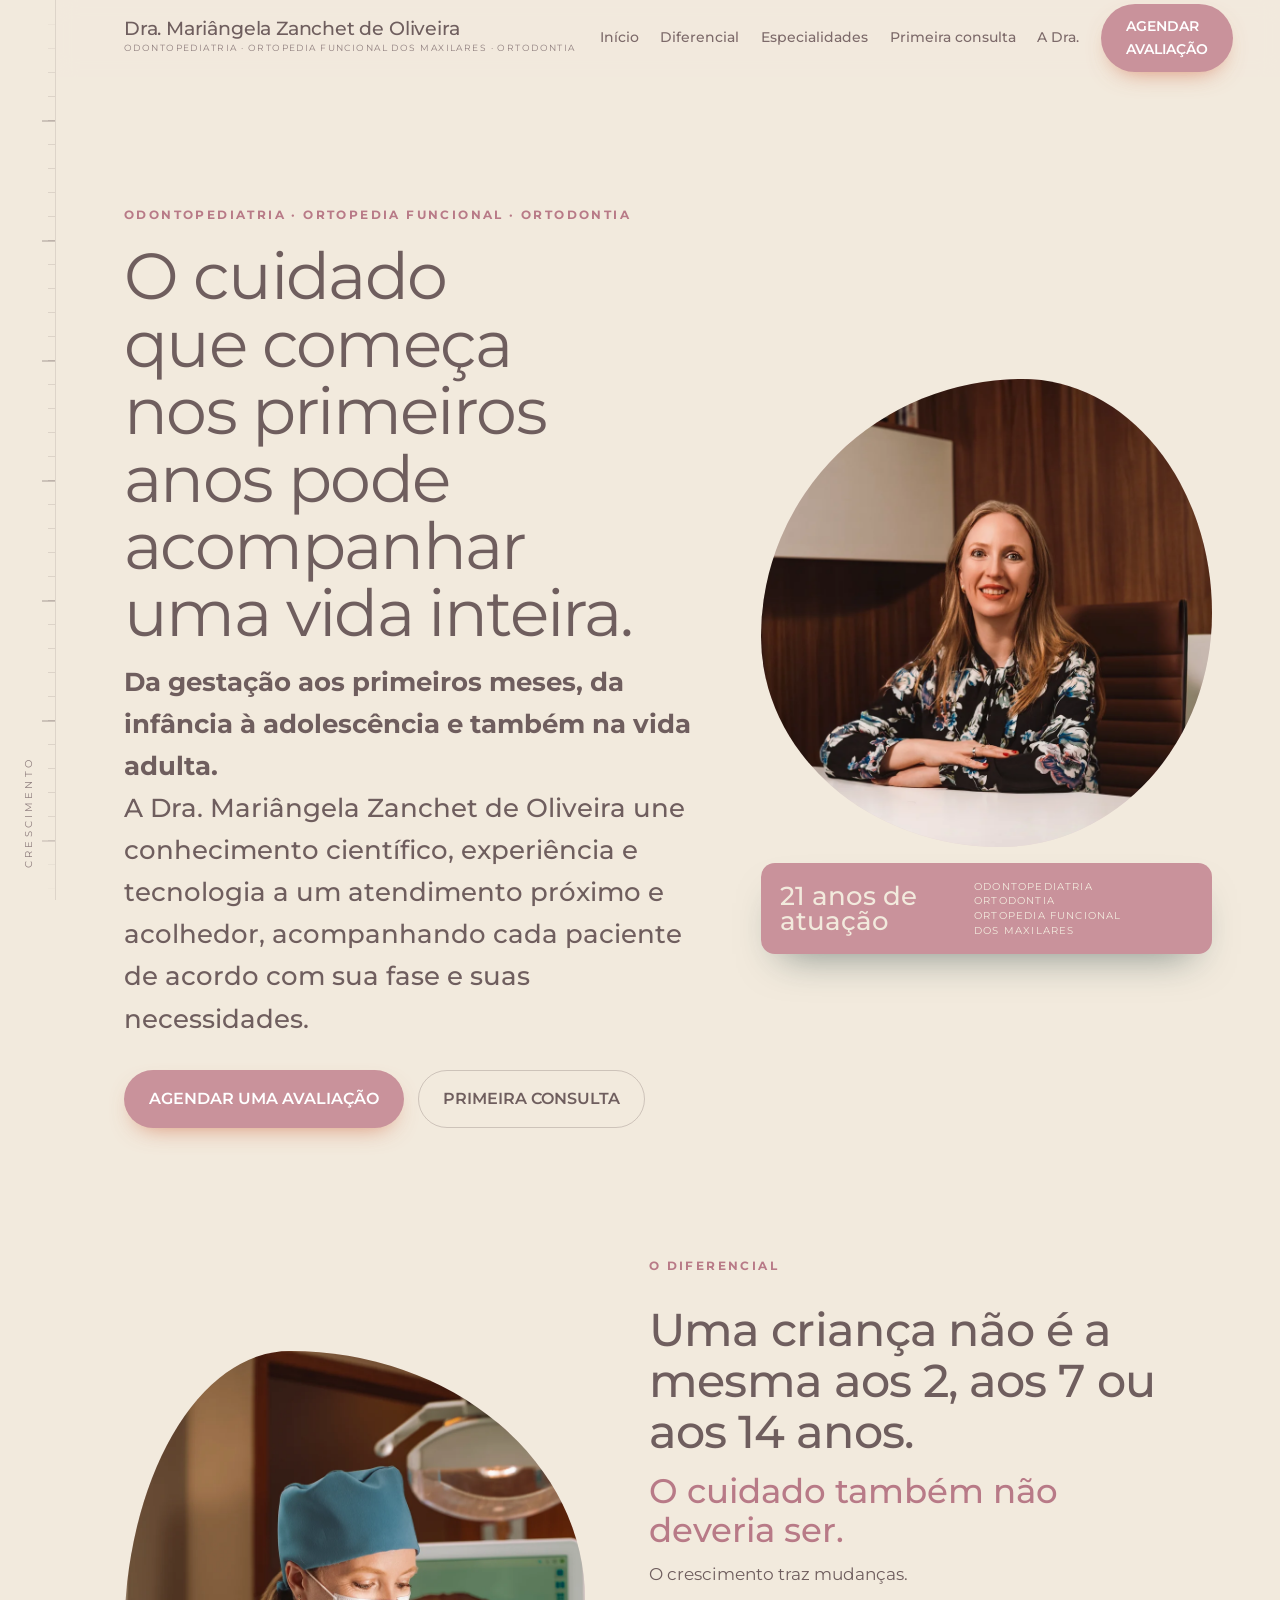
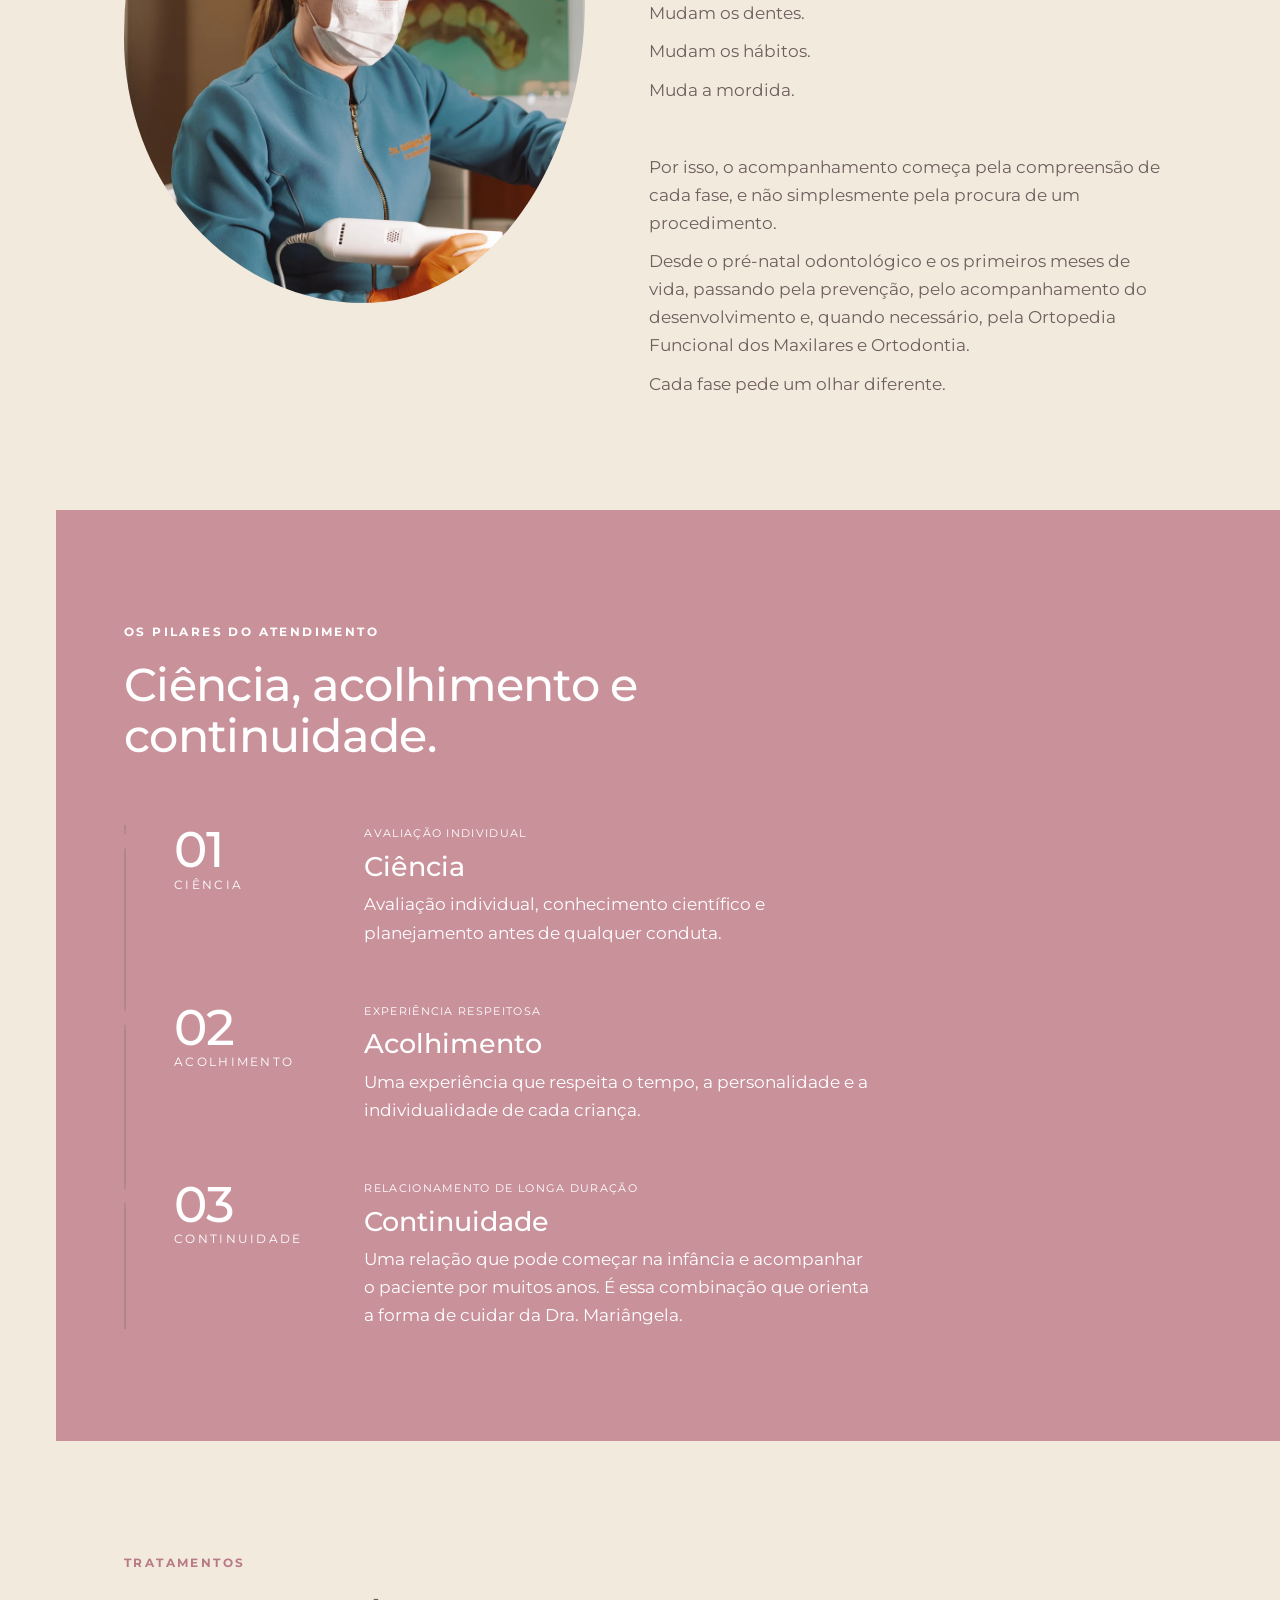
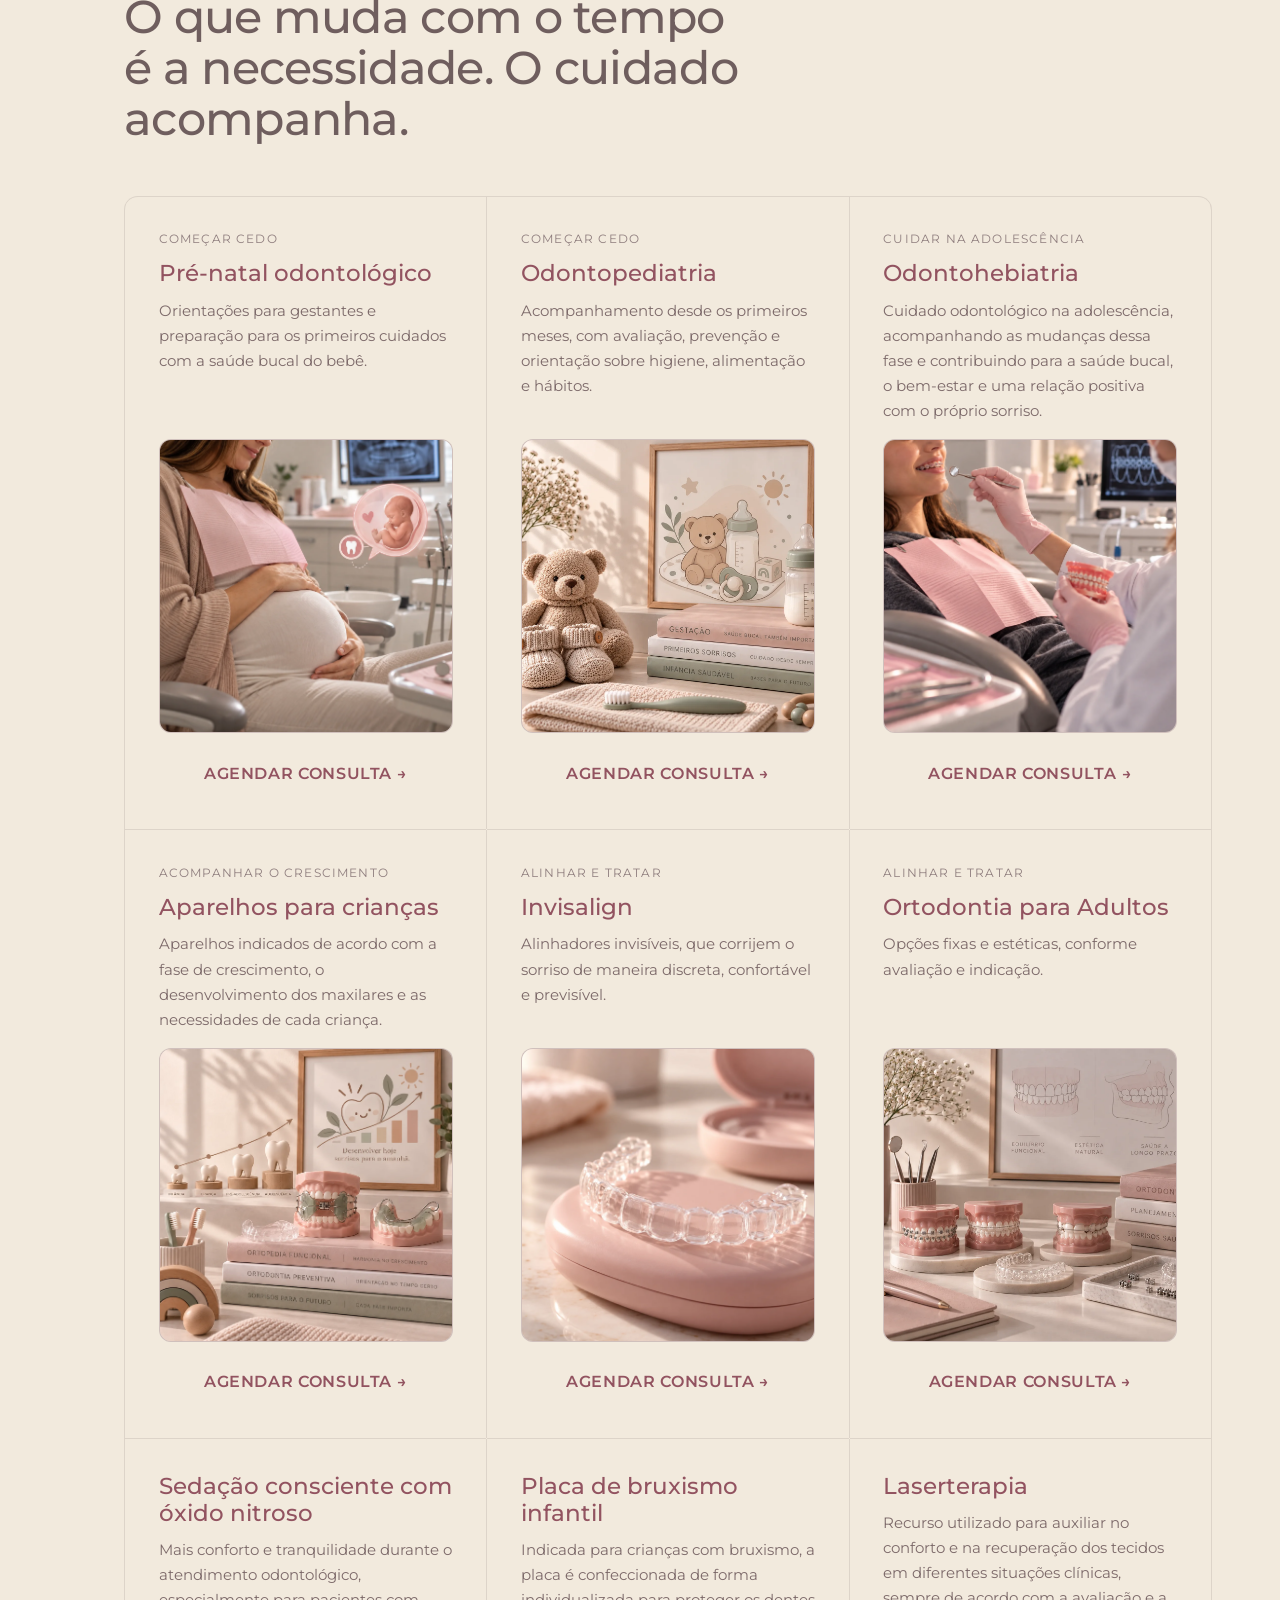
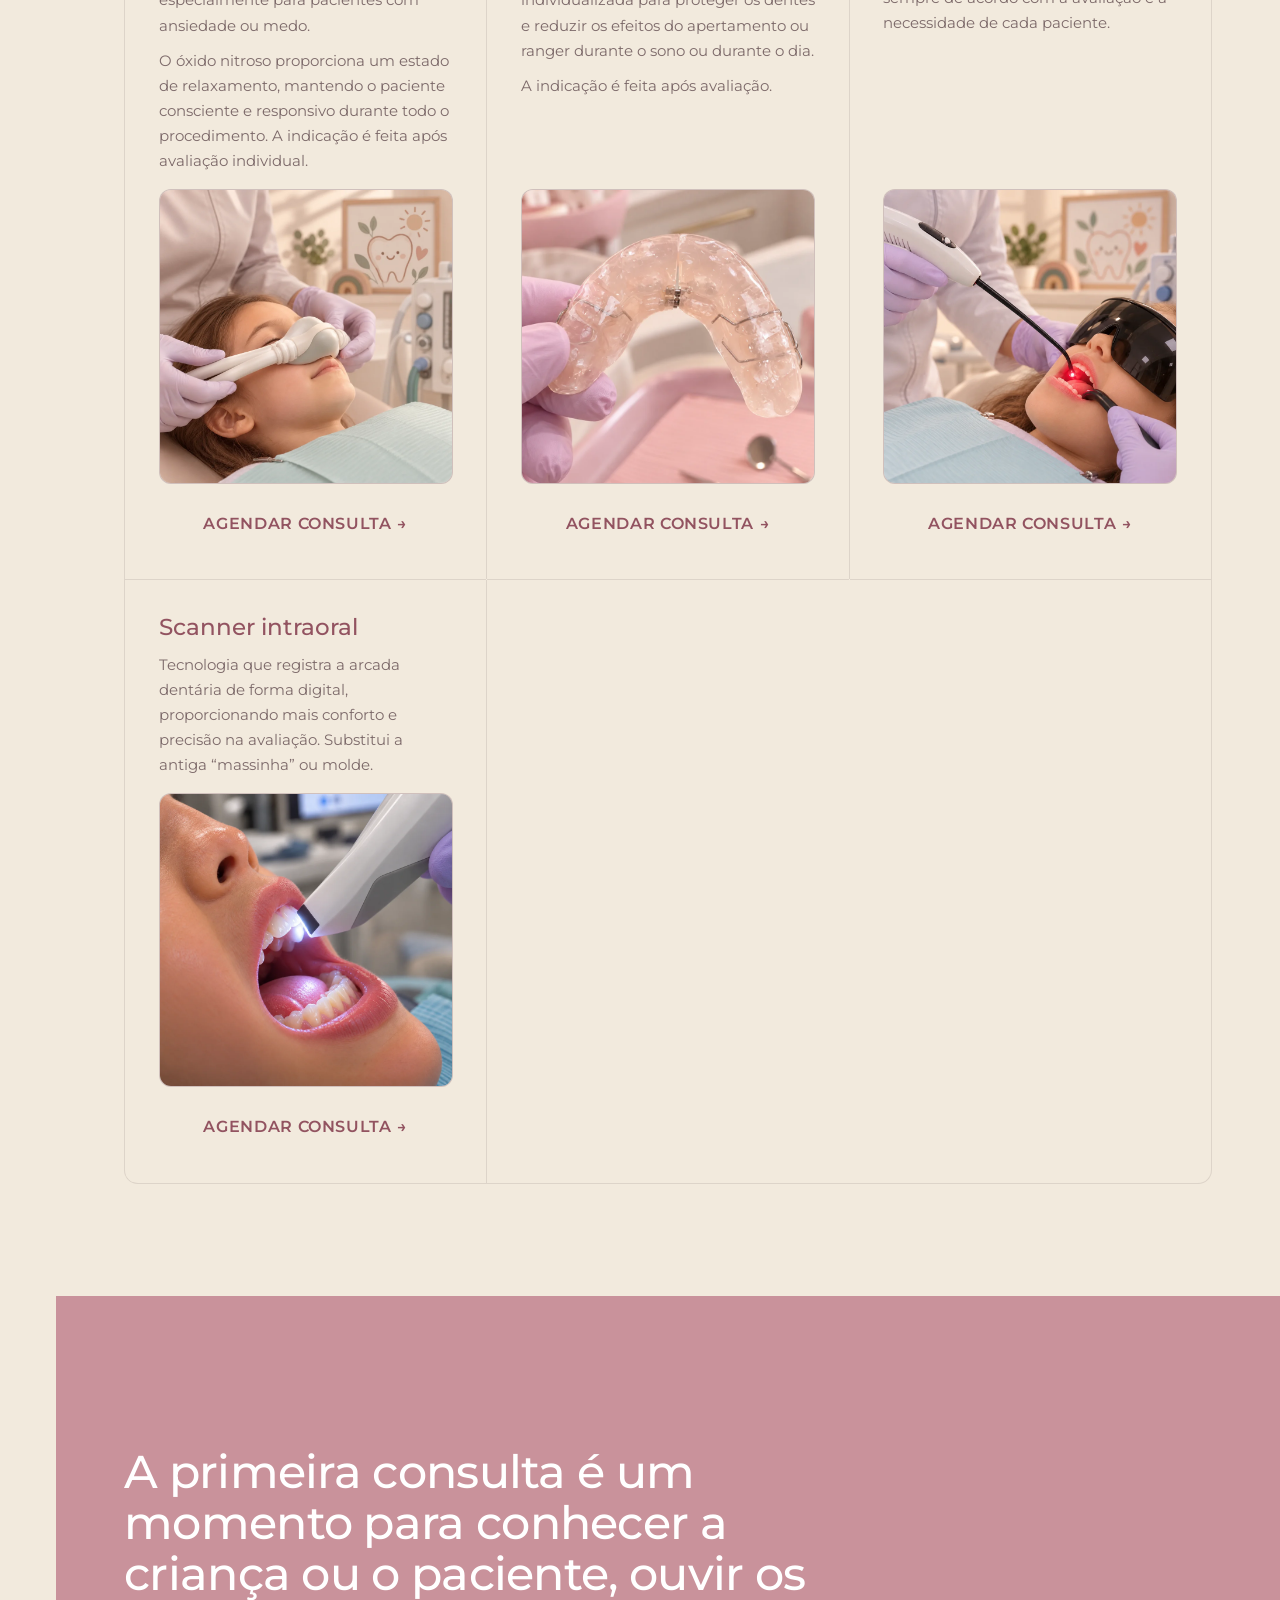
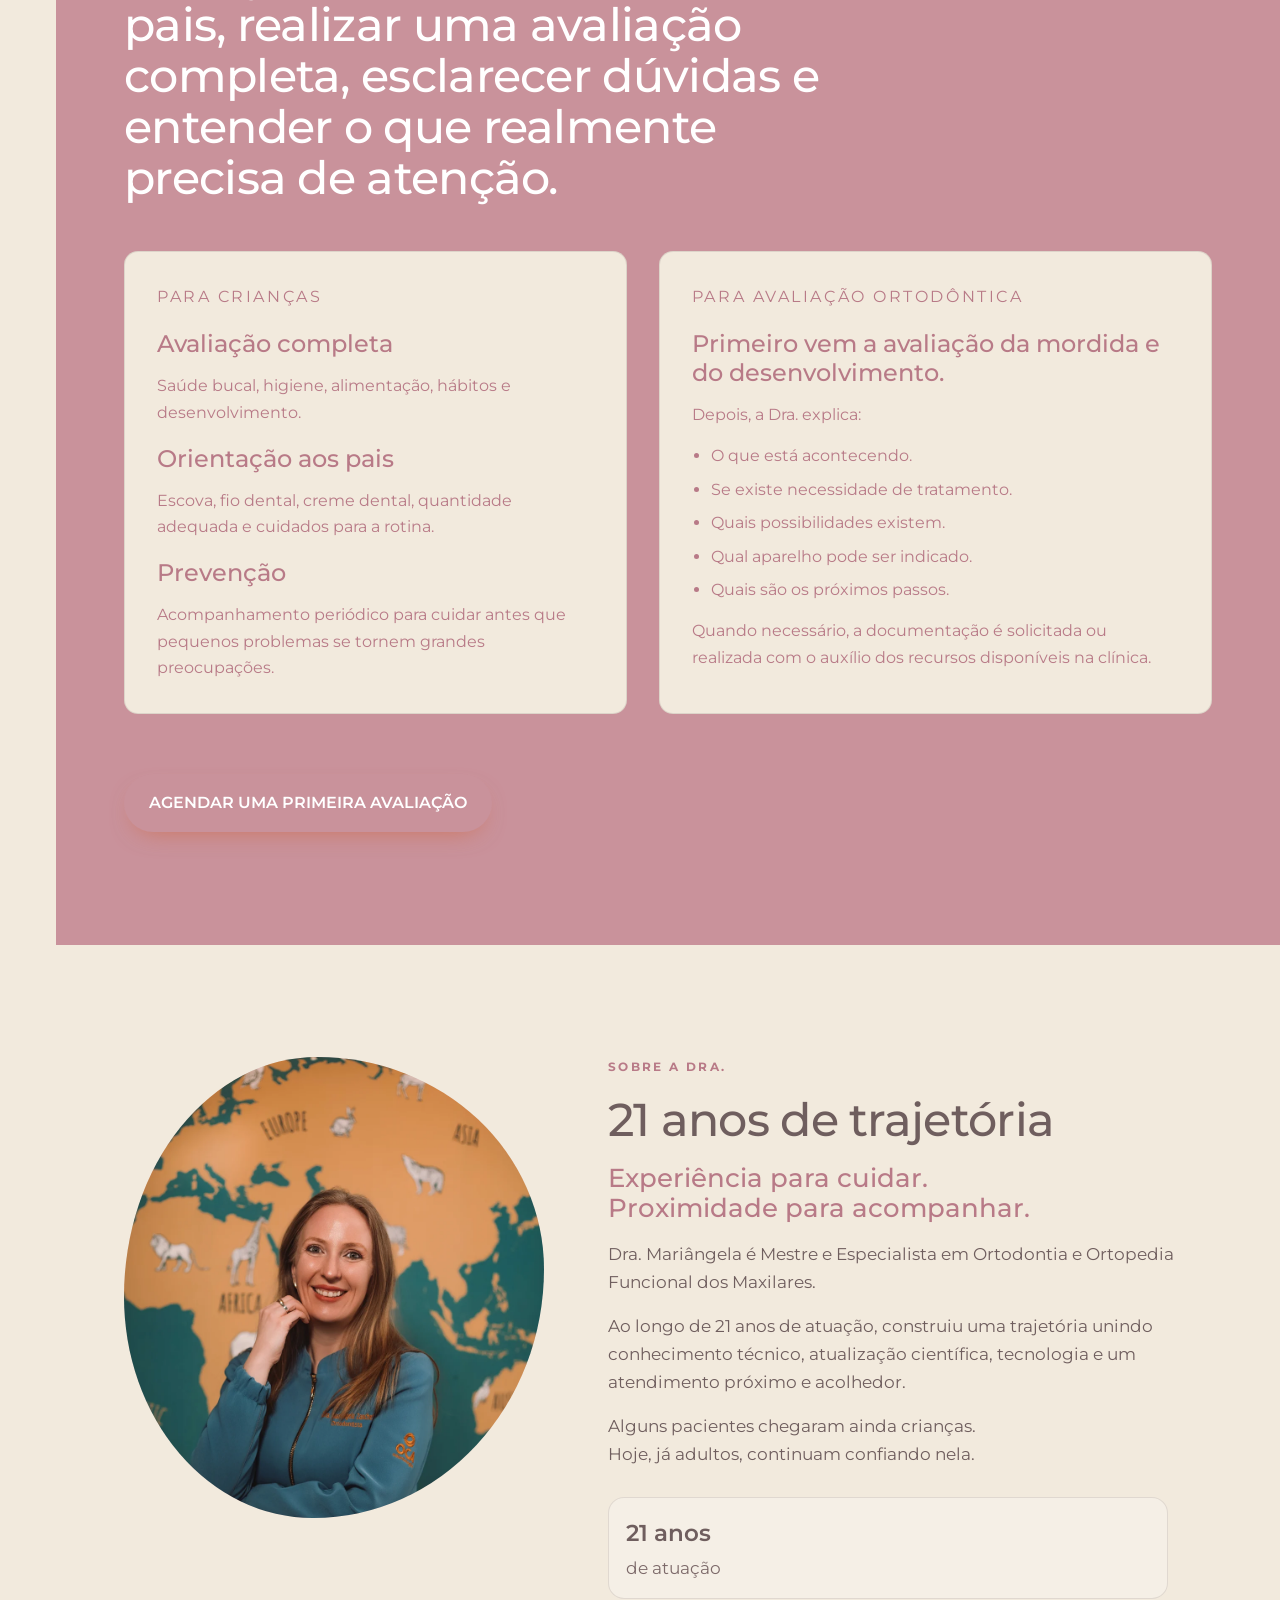
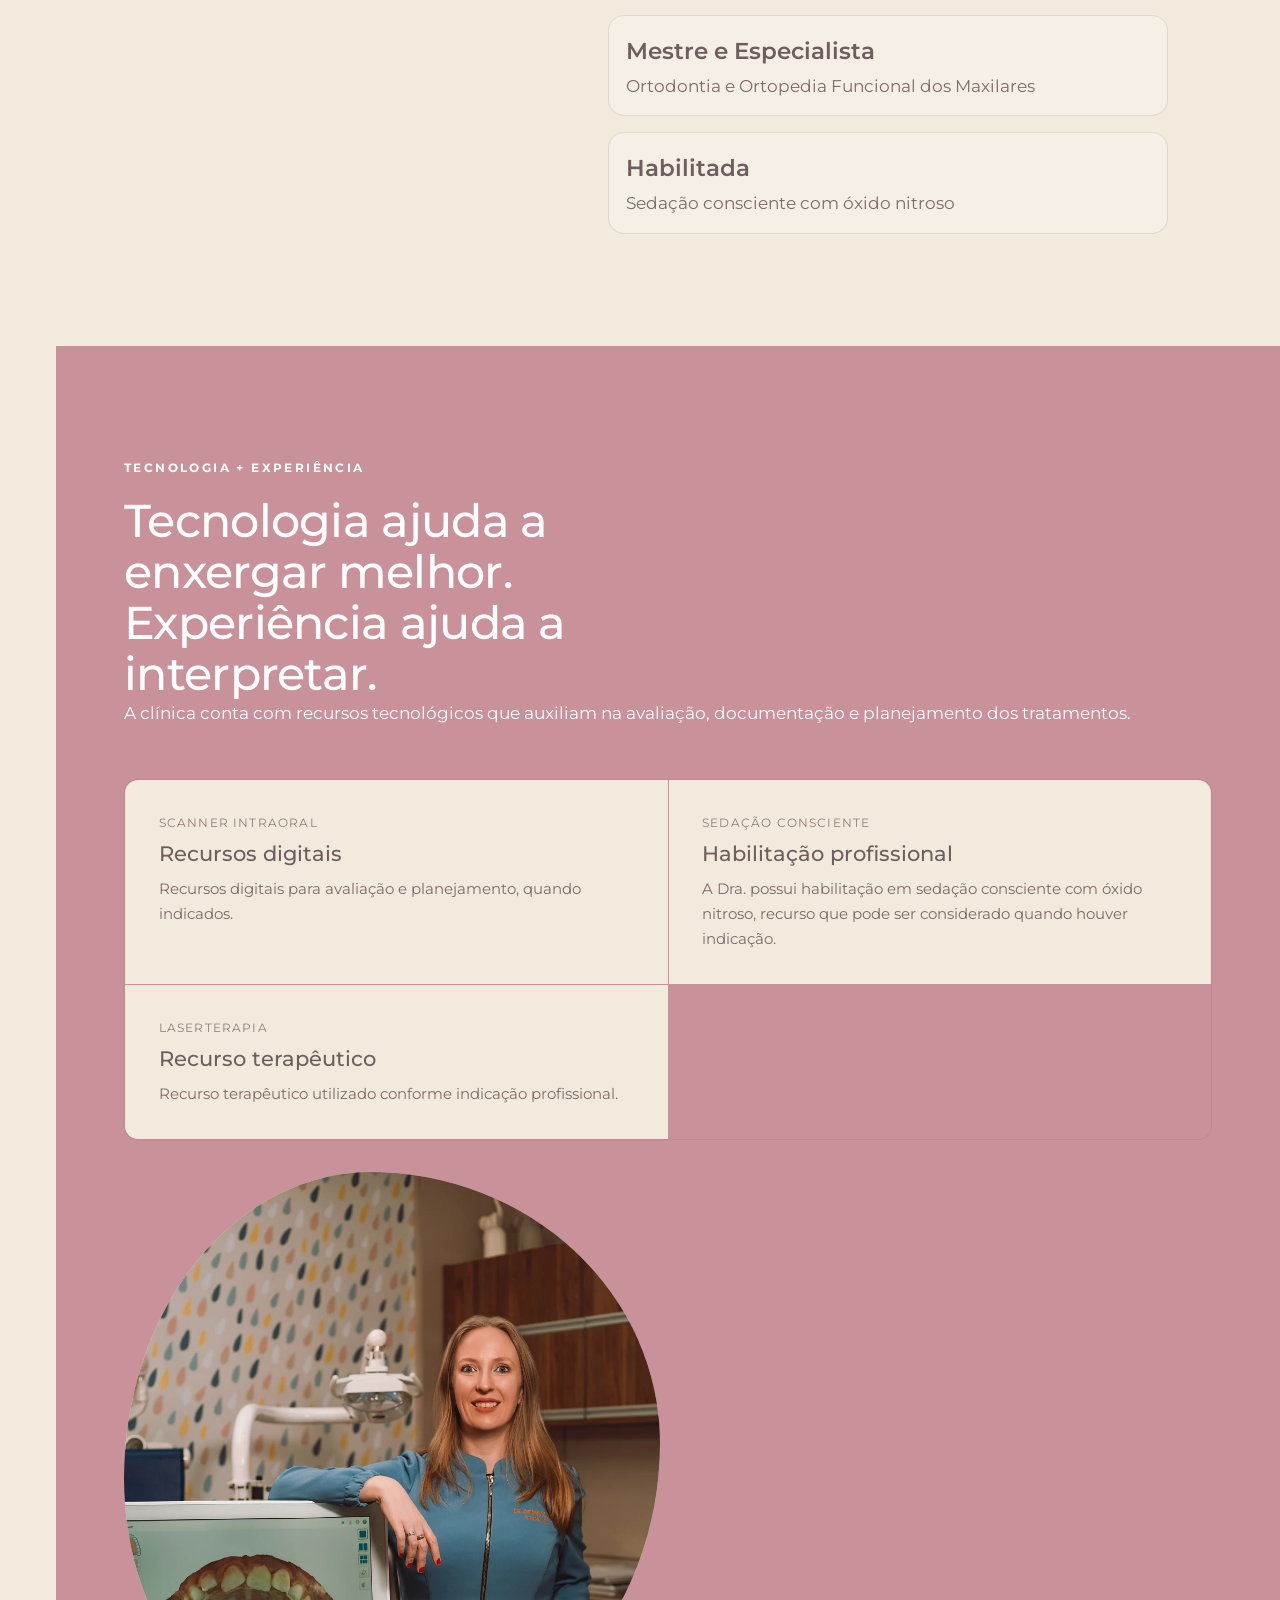
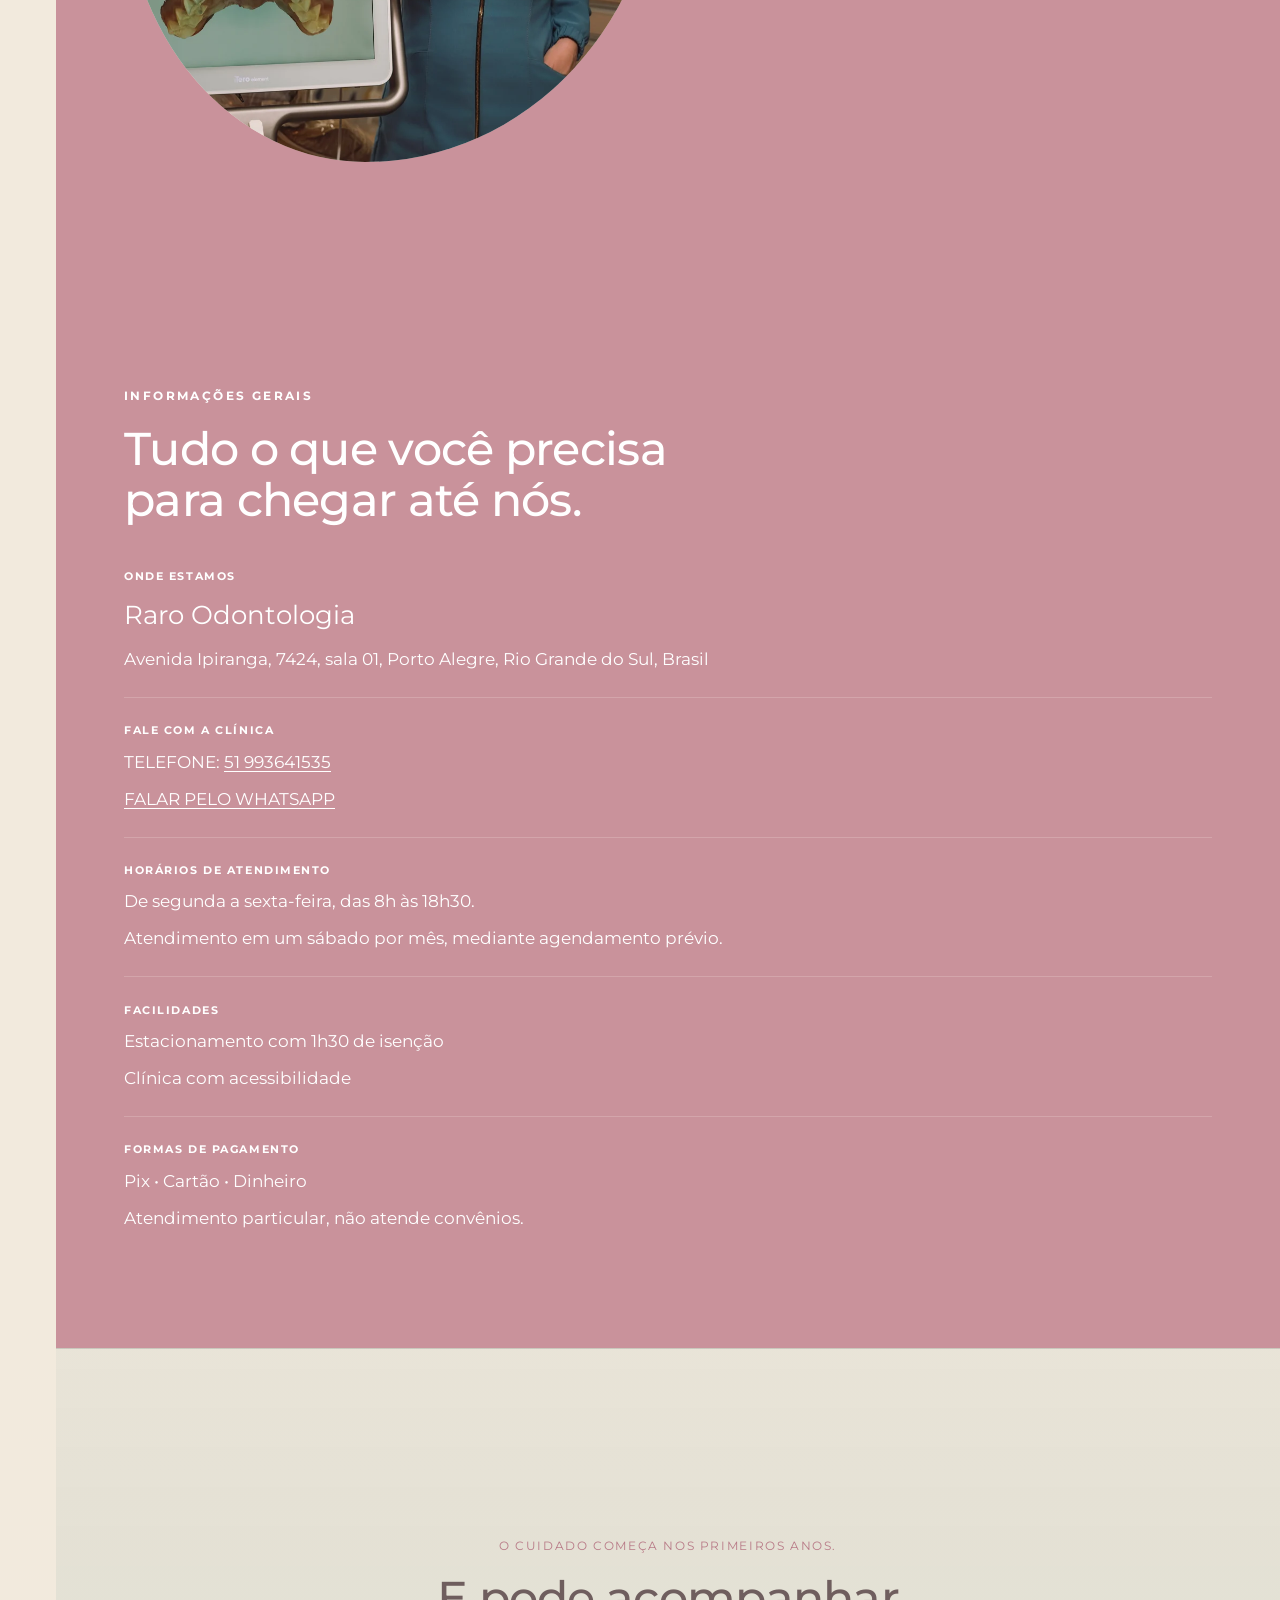
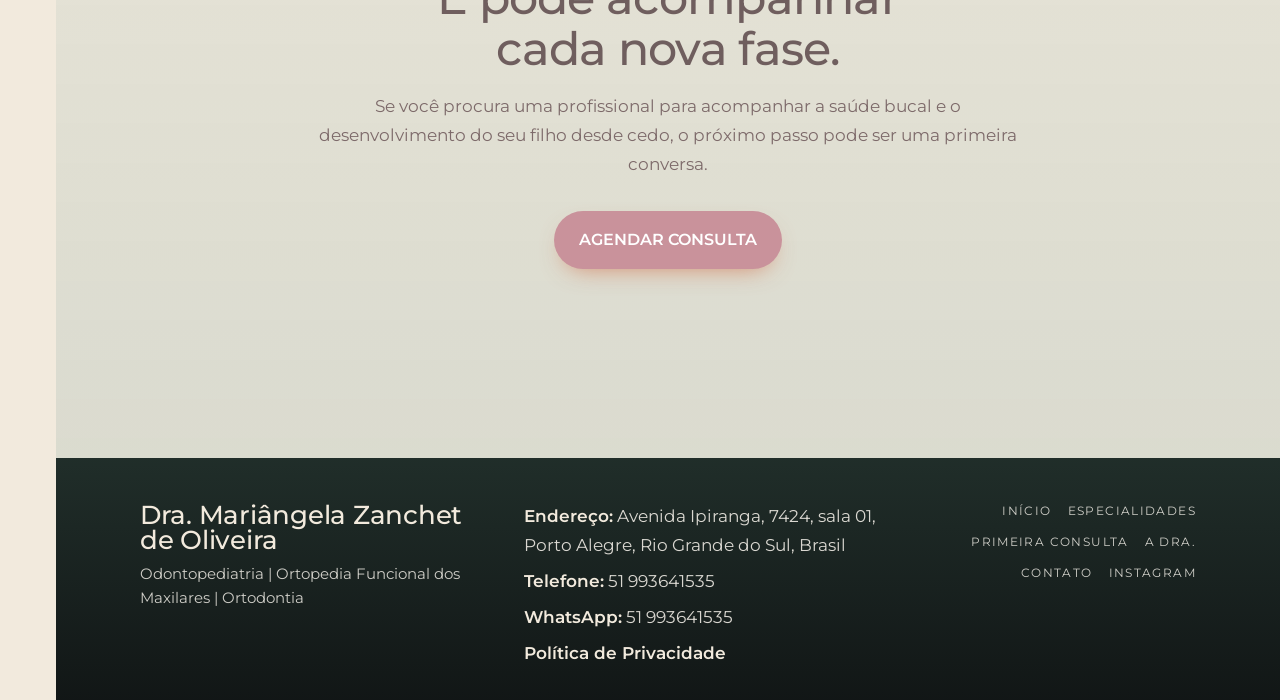
==== commit 4f74f50d: "legenda foto" ====
--- a/index.html
+++ b/index.html
@@ -94,8 +94,8 @@
           <img class="frame-photo" src="assets/img/web/dra-mariangela-consultorio.webp" alt="Retrato da Dra. Mariângela" loading="eager" />
         </div>
         <div class="hero__badge">
-          <span class="hero__badge-num">21 anos de atuação</span>
-          <span class="hero__badge-txt">Formada desde 2005 pela Universidade Federal de Santa Maria (UFSM).</span>
+          <span class="hero__badge-num">21 anos de<br />atuação</span>
+          <span class="hero__badge-txt">ODONTOPEDIATRIA<br />ORTODONTIA<br />ORTOPEDIA FUNCIONAL<br />DOS MAXILARES</span>
         </div>
       </div>
     </div>
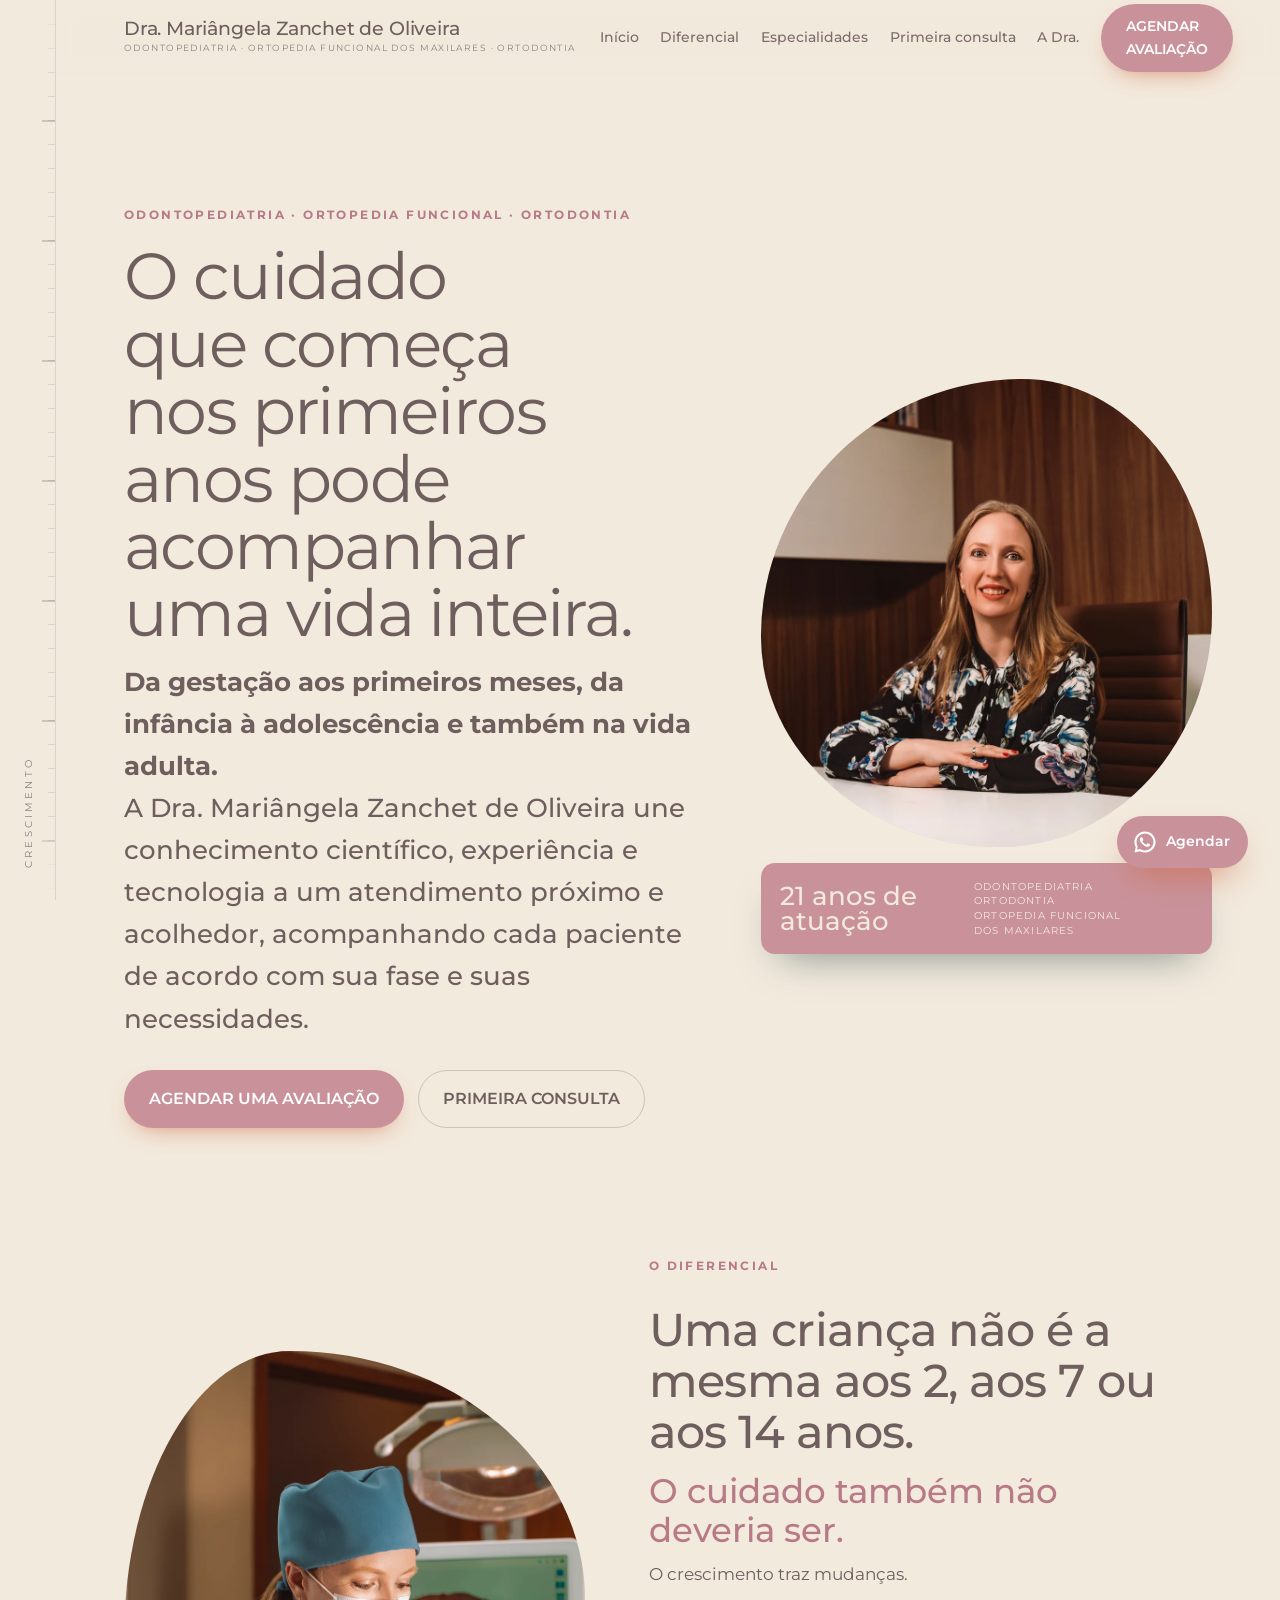
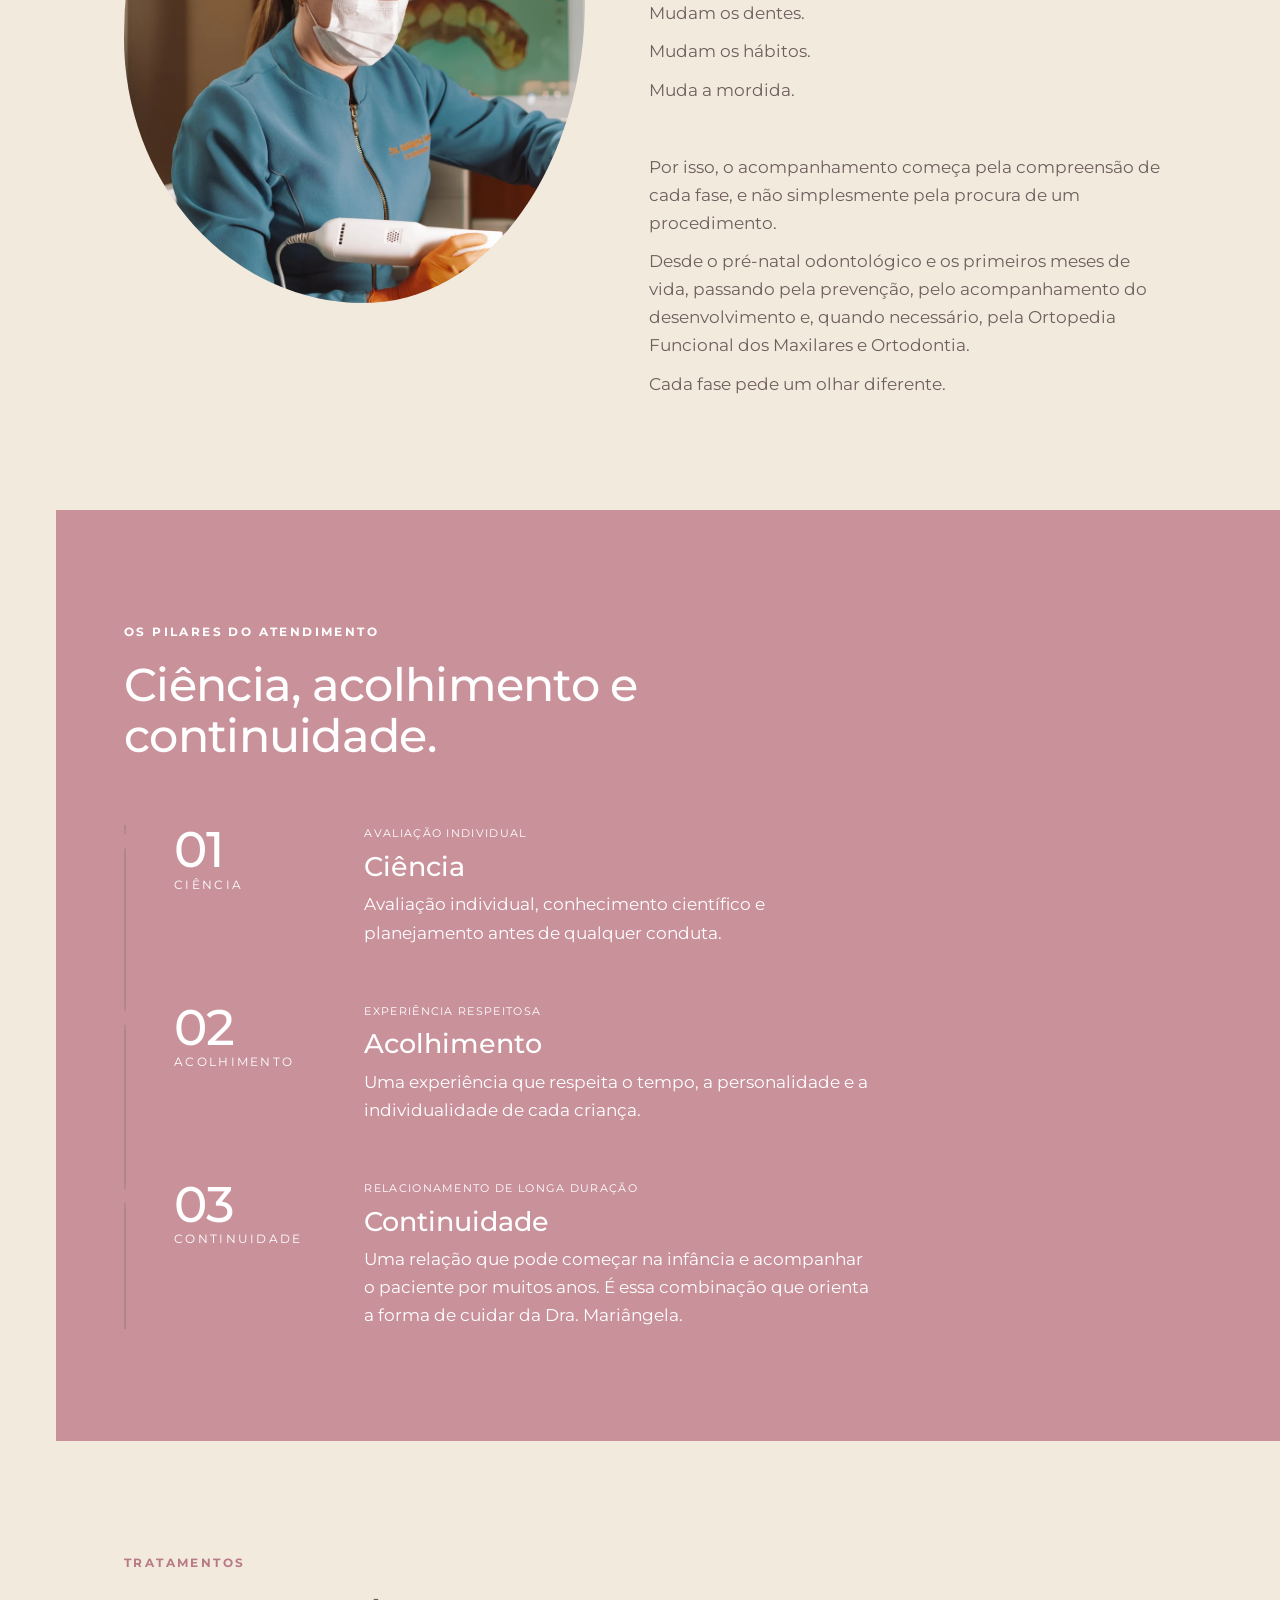
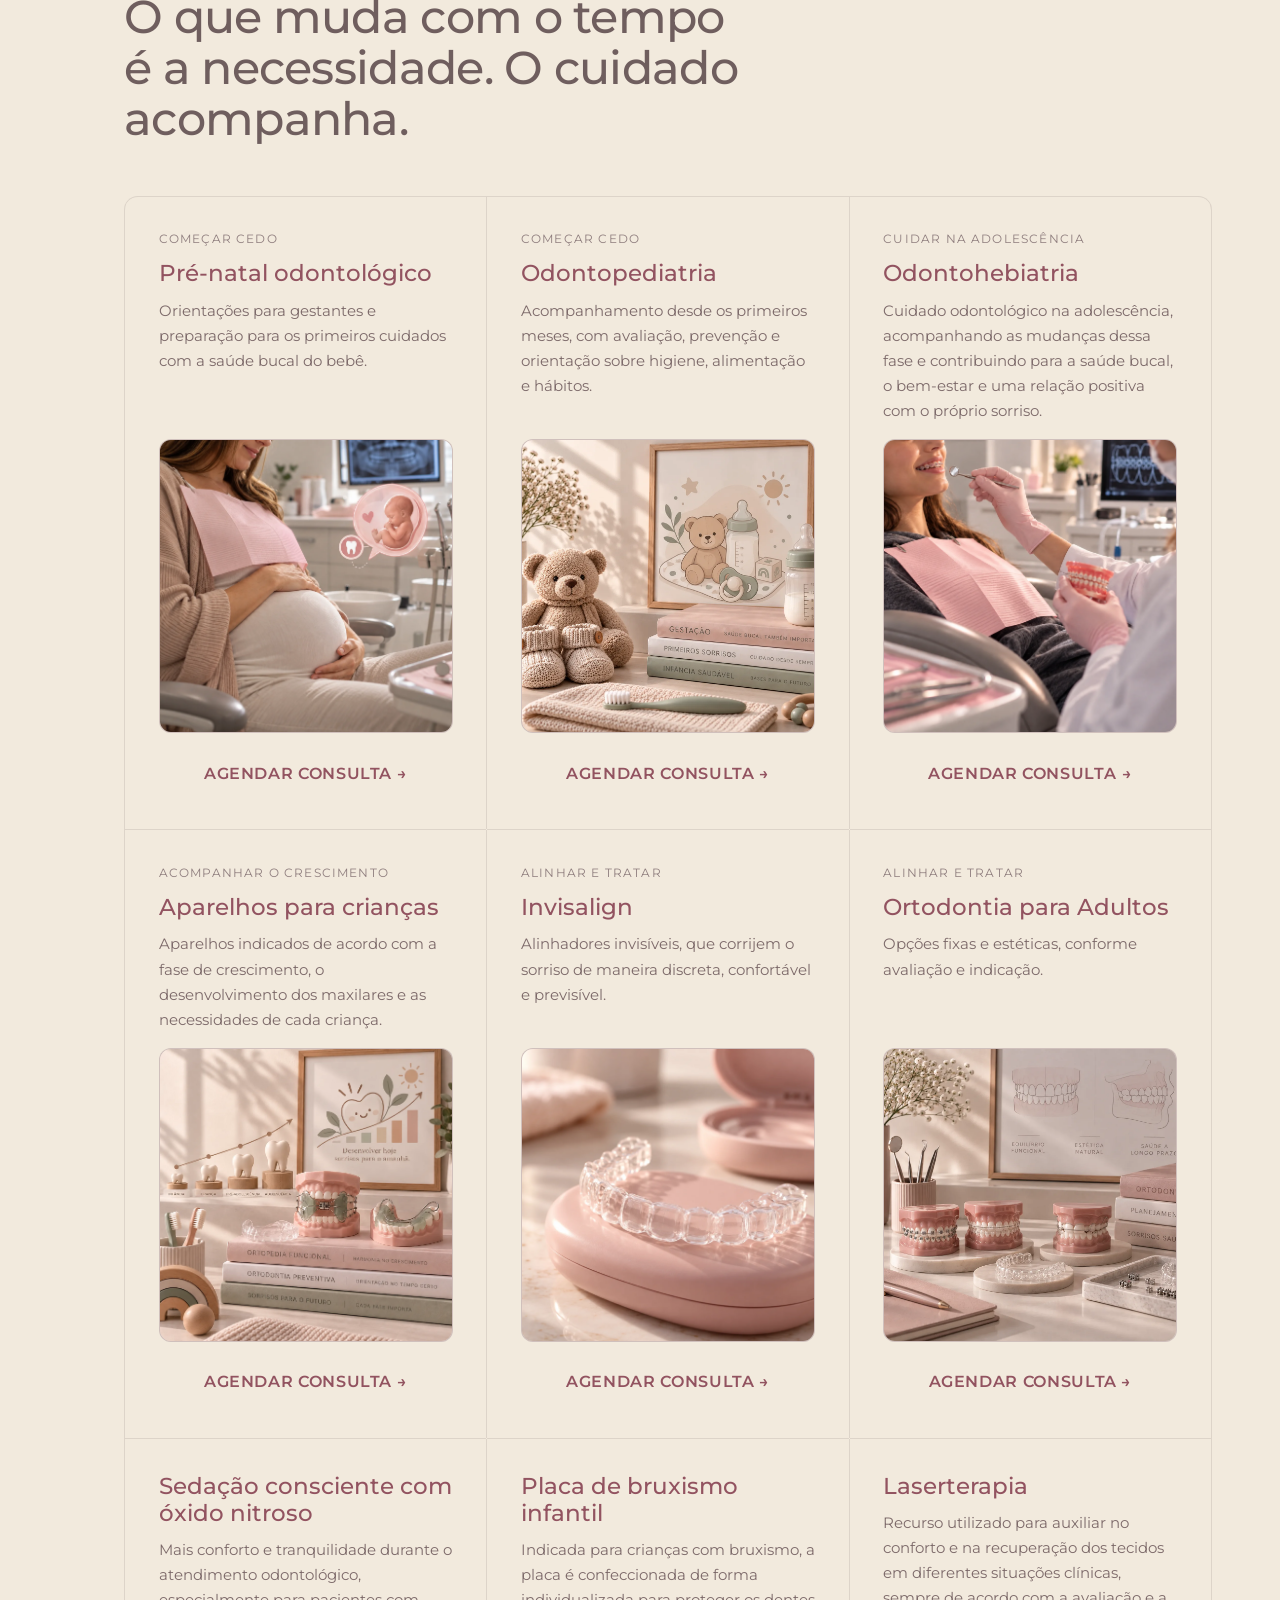
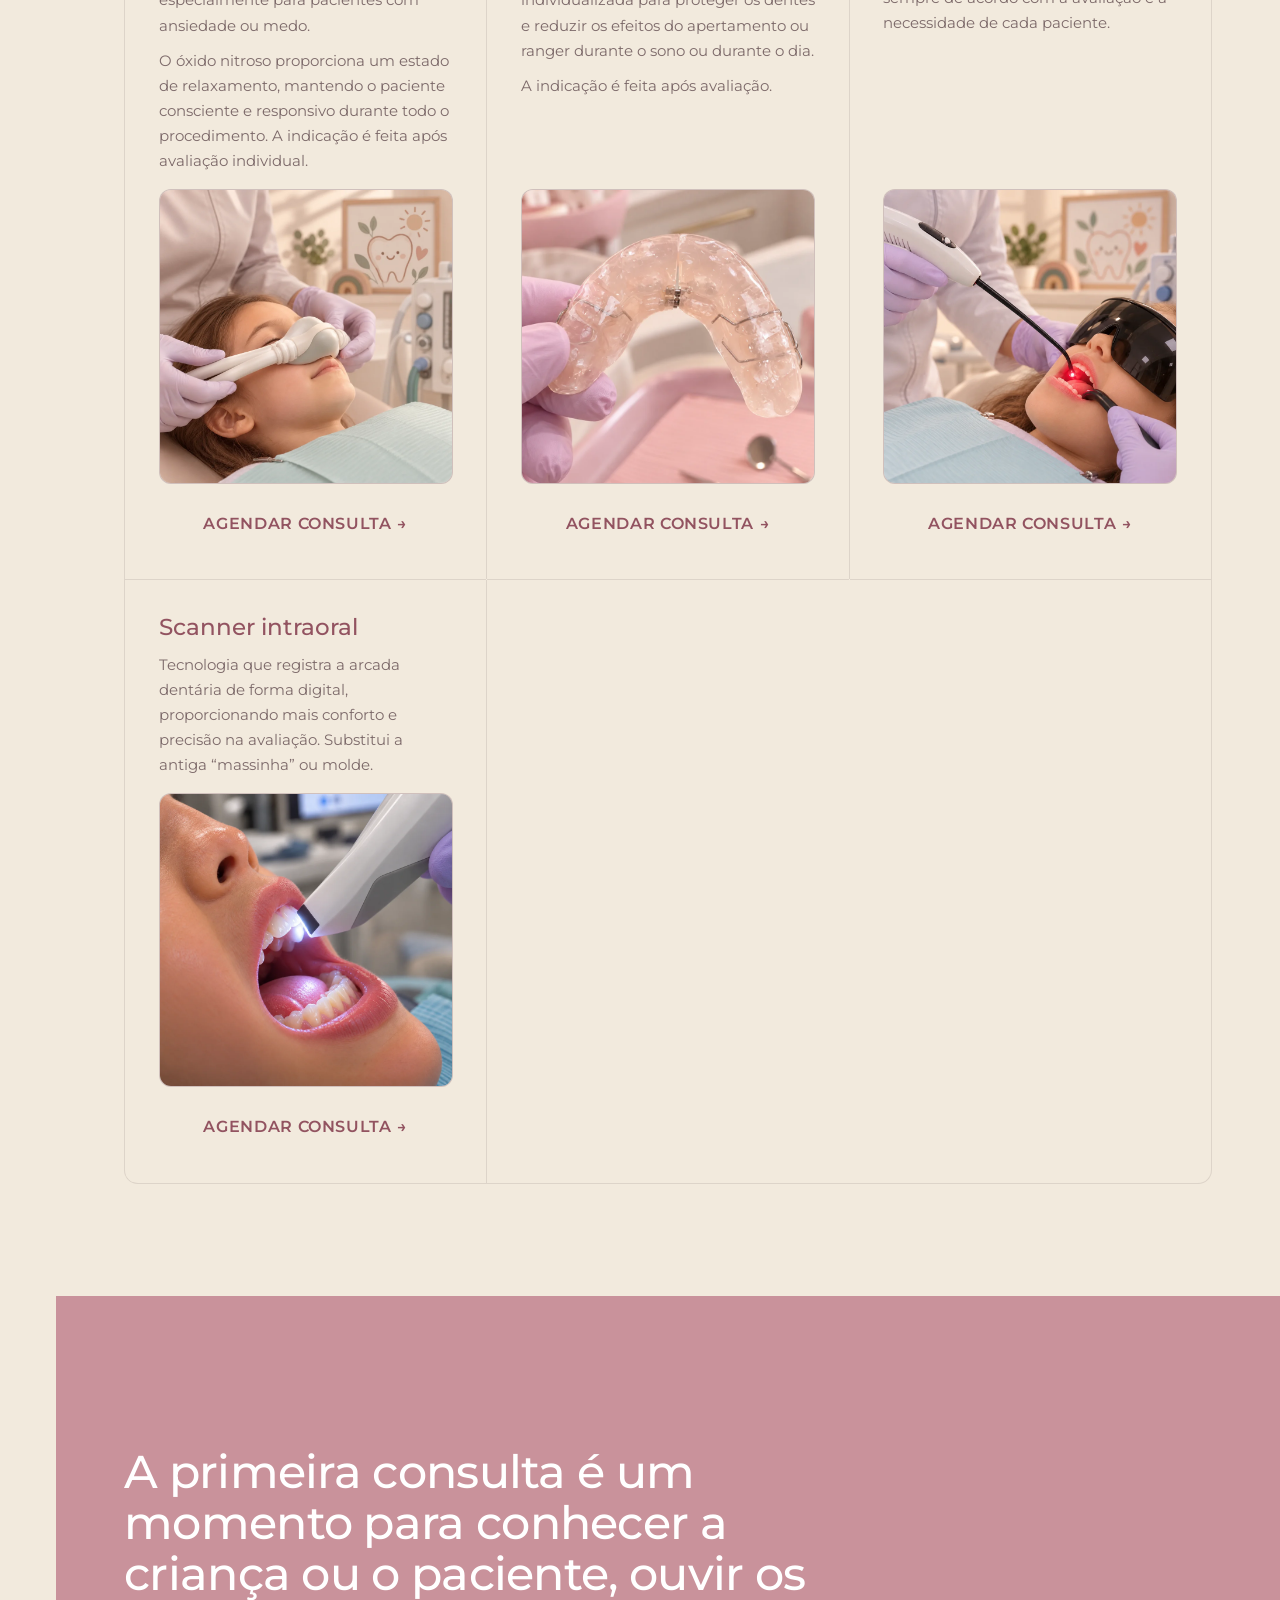
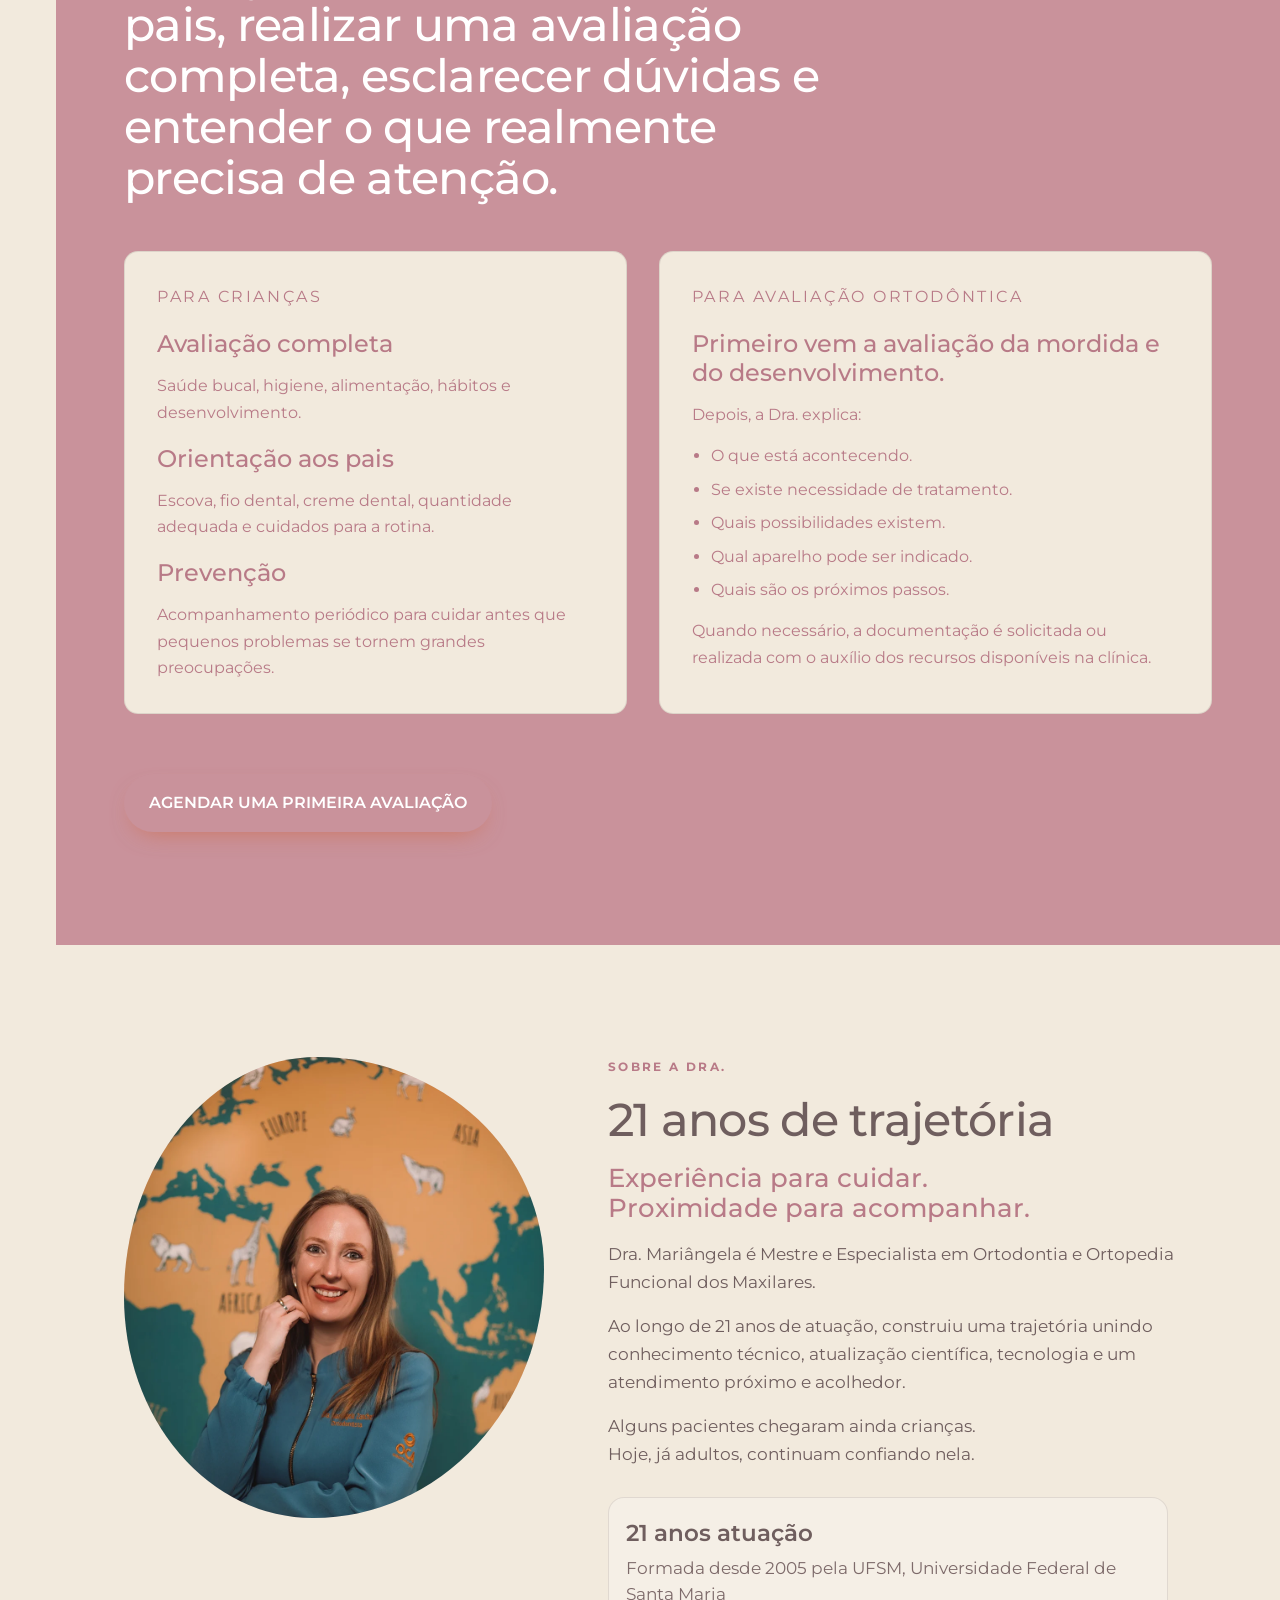
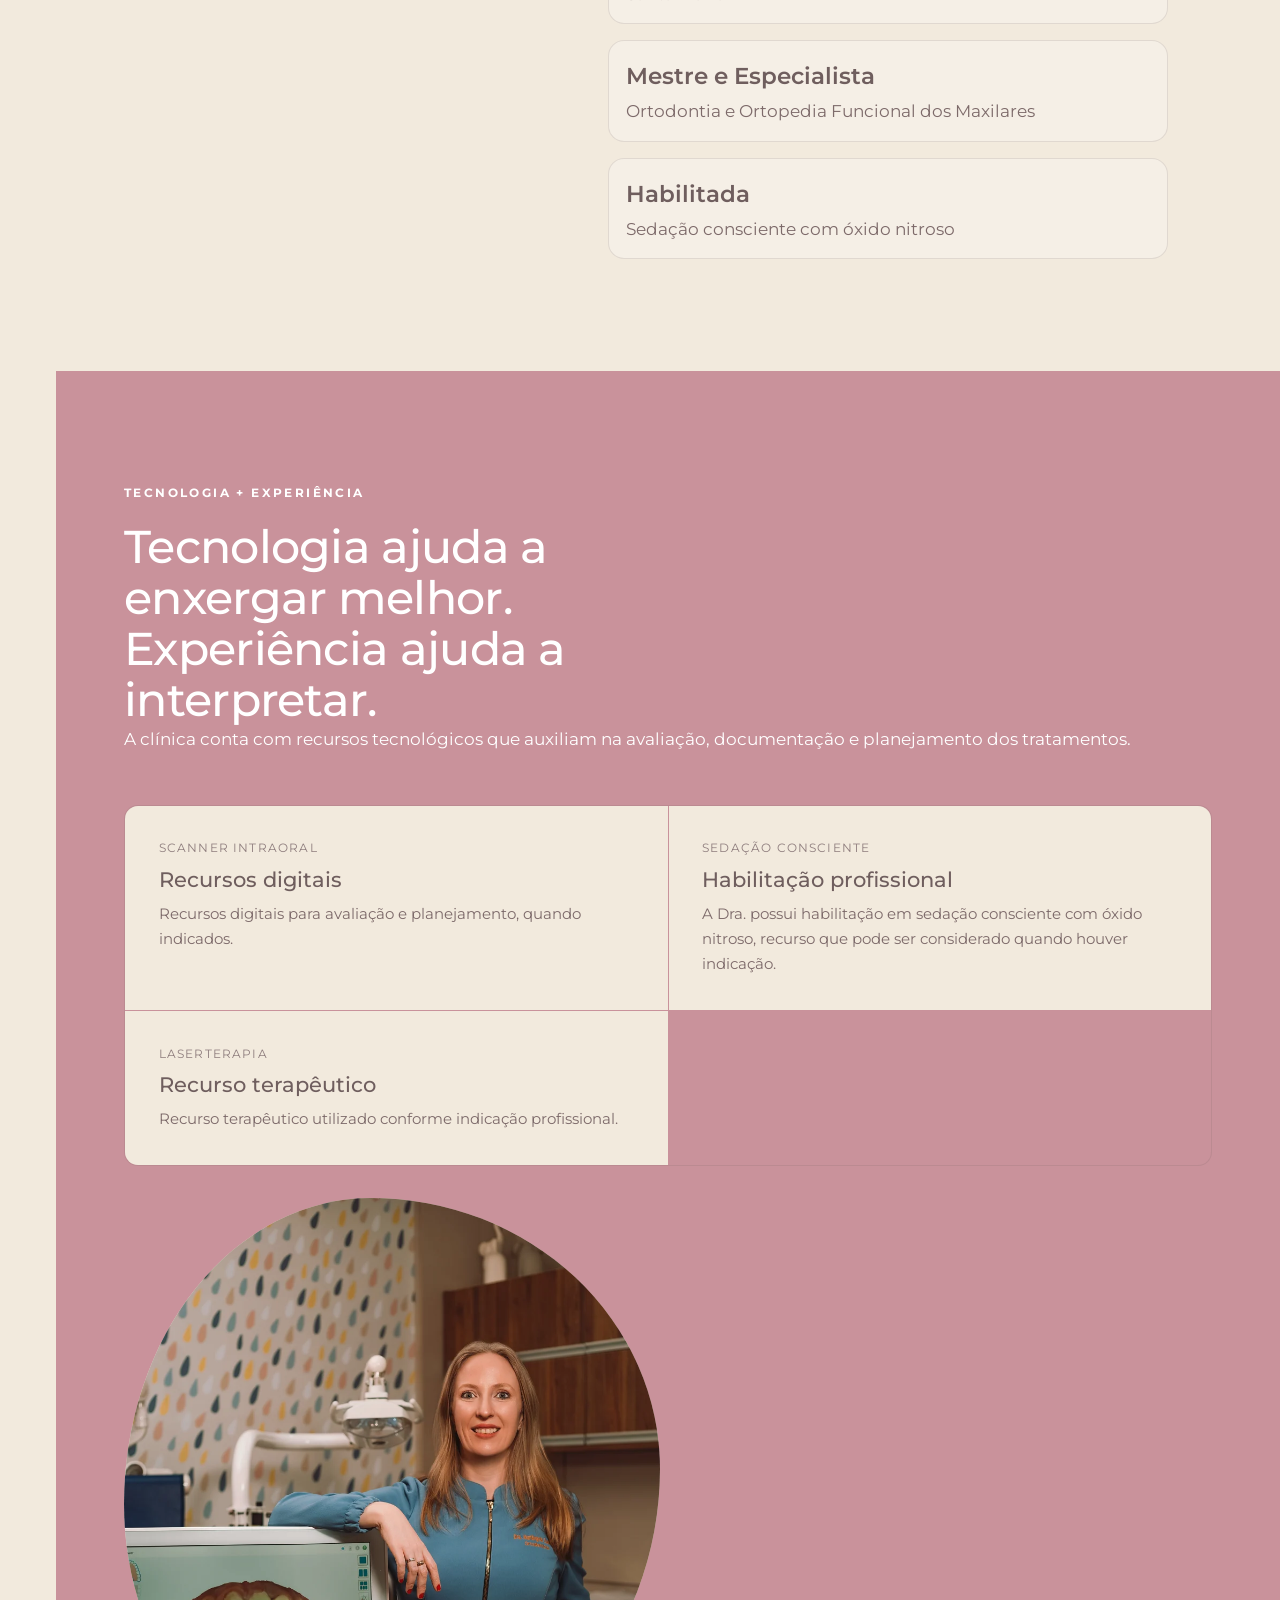
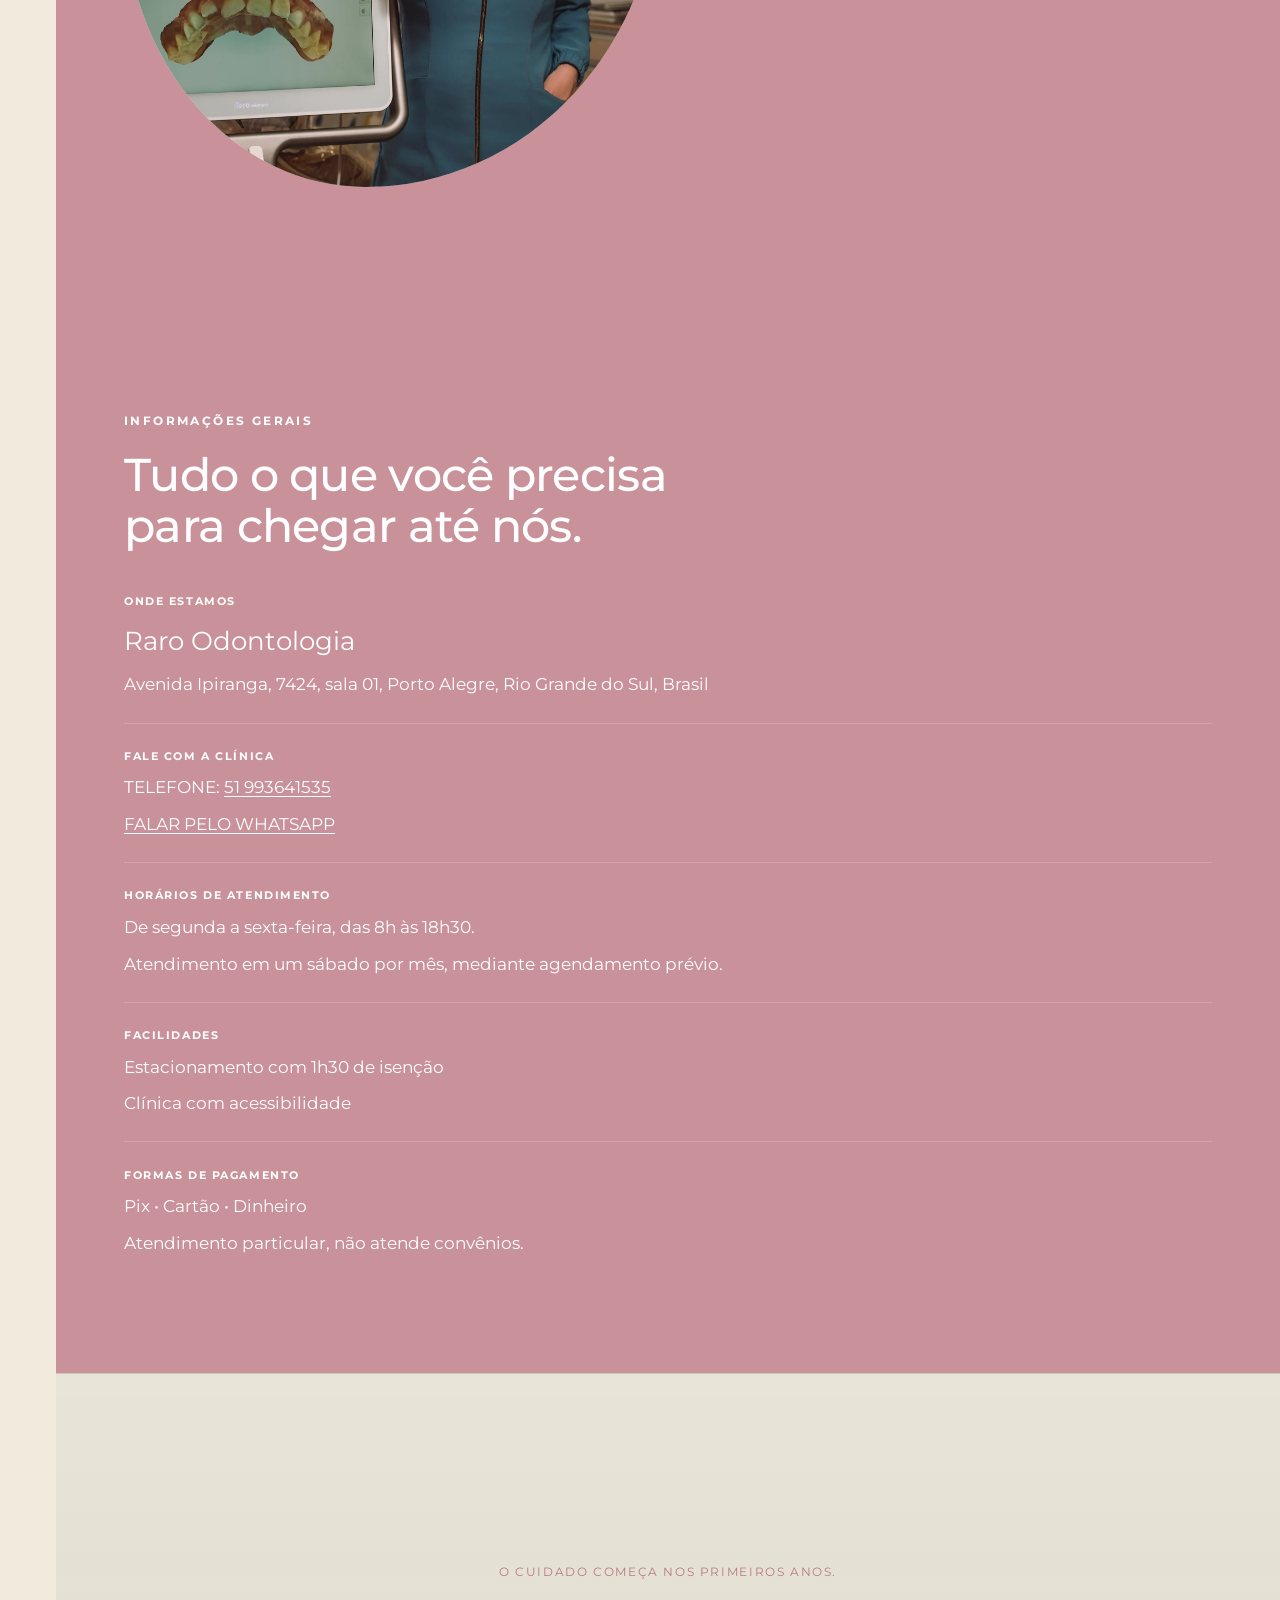
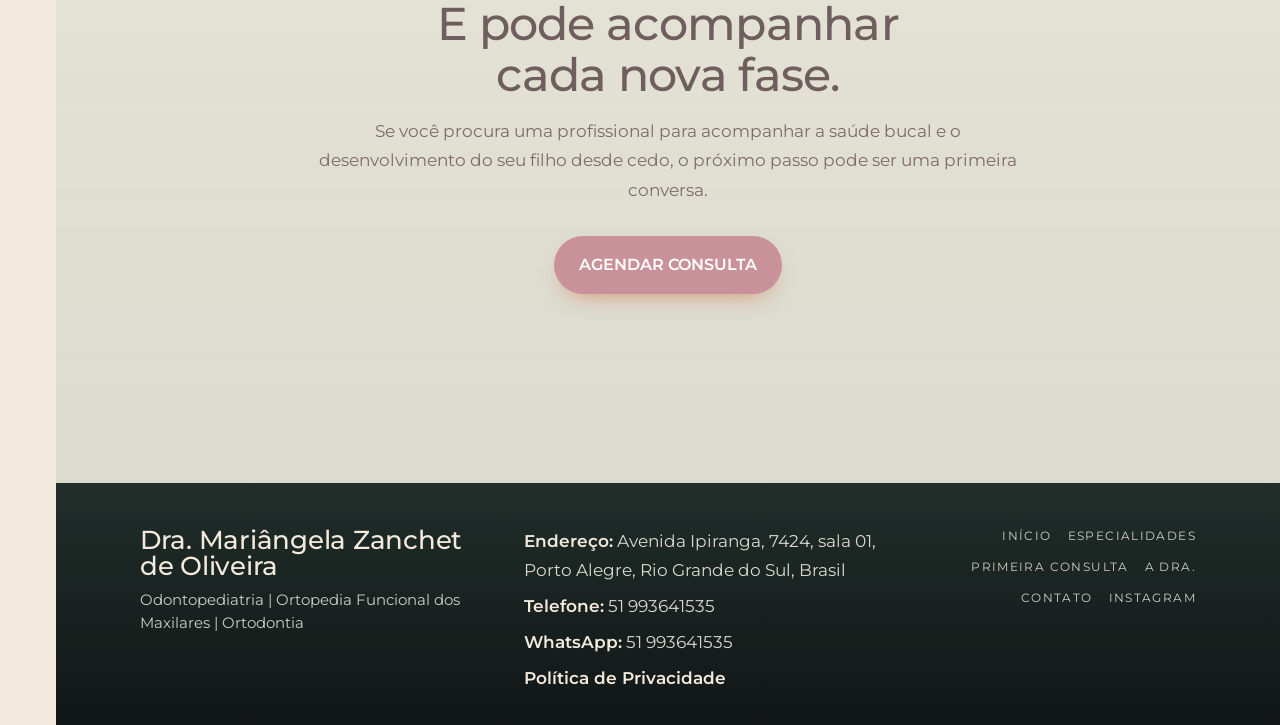
==== commit 882050a9: "texto_atuação e formacao" ====
--- a/index.html
+++ b/index.html
@@ -447,8 +447,8 @@
 
         <ul class="about__stats" data-reveal style="--d:.3s">
           <li>
-            <strong>21 anos</strong>
-            <span>de atuação</span>
+            <strong>21 anos atuação</strong>
+            <span>Formada desde 2005 pela UFSM, Universidade Federal de Santa Maria</span>
           </li>
           <li>
             <strong>Mestre e Especialista</strong>
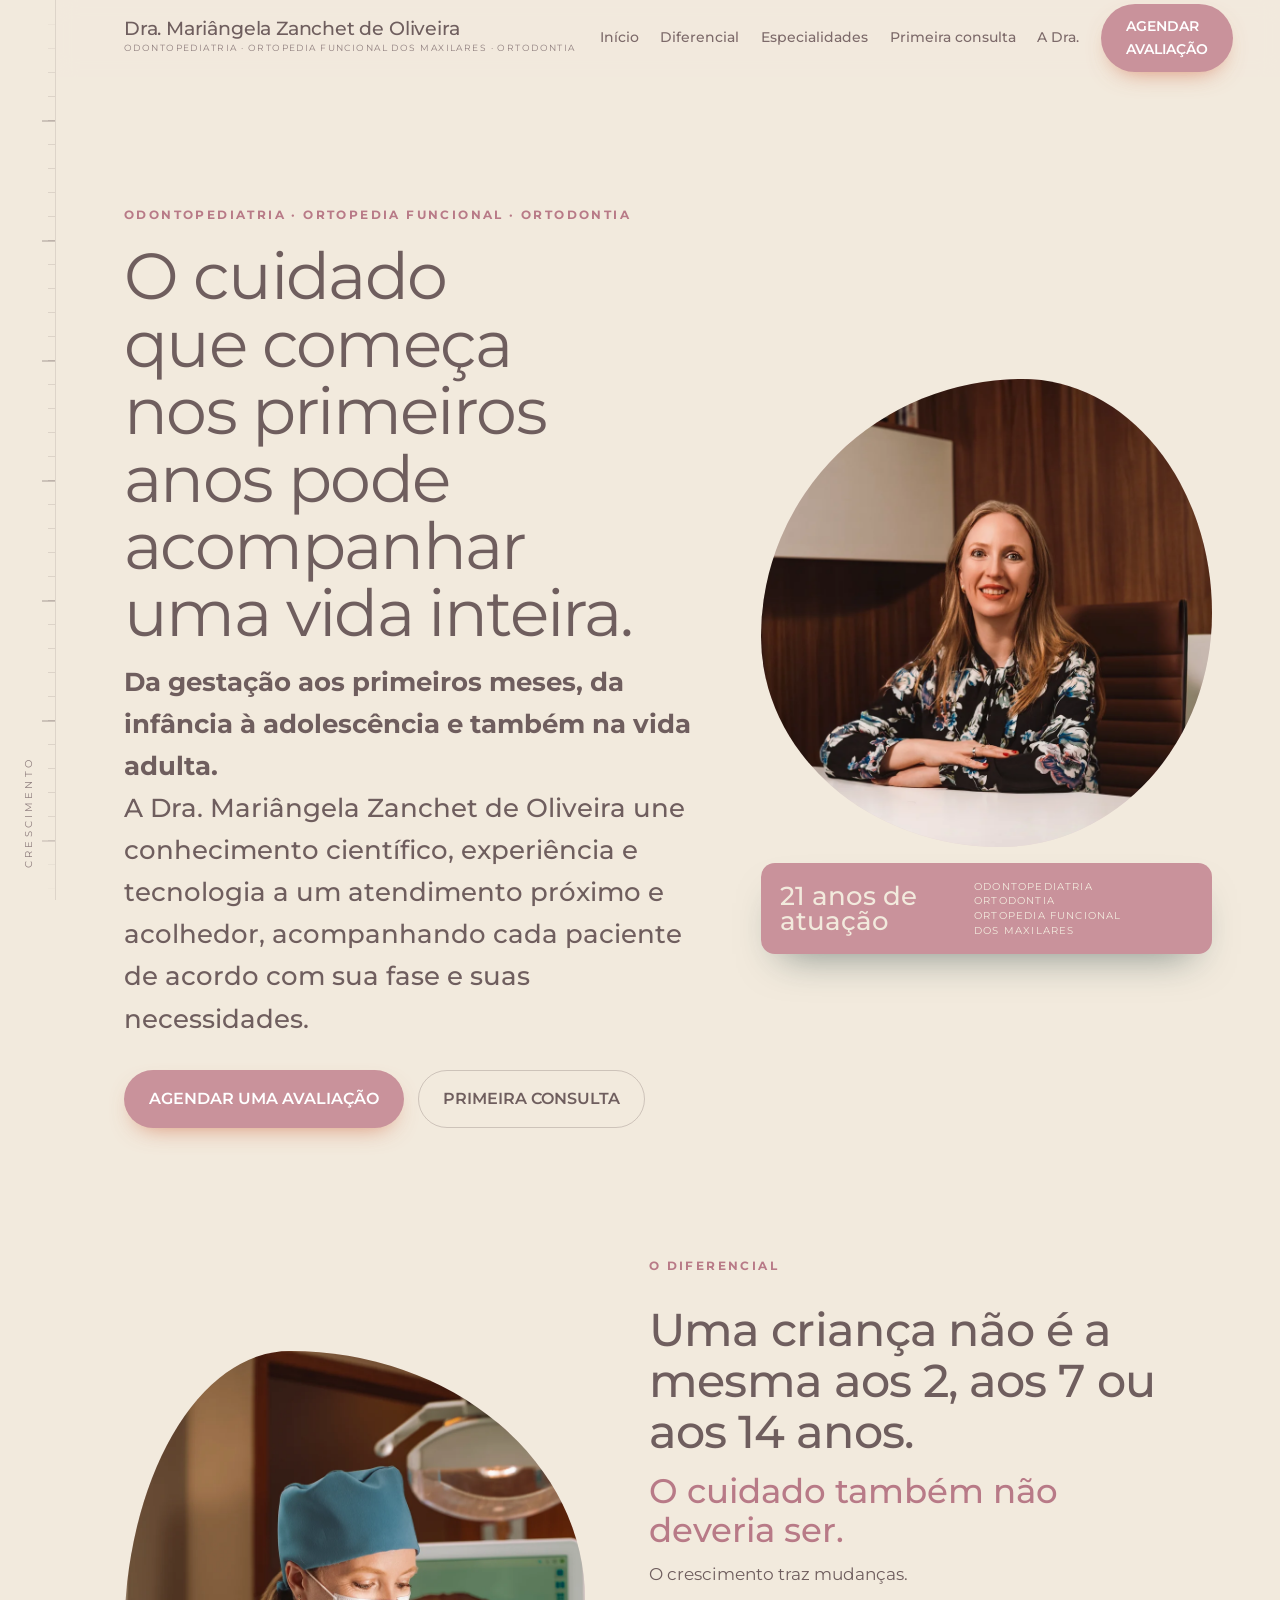
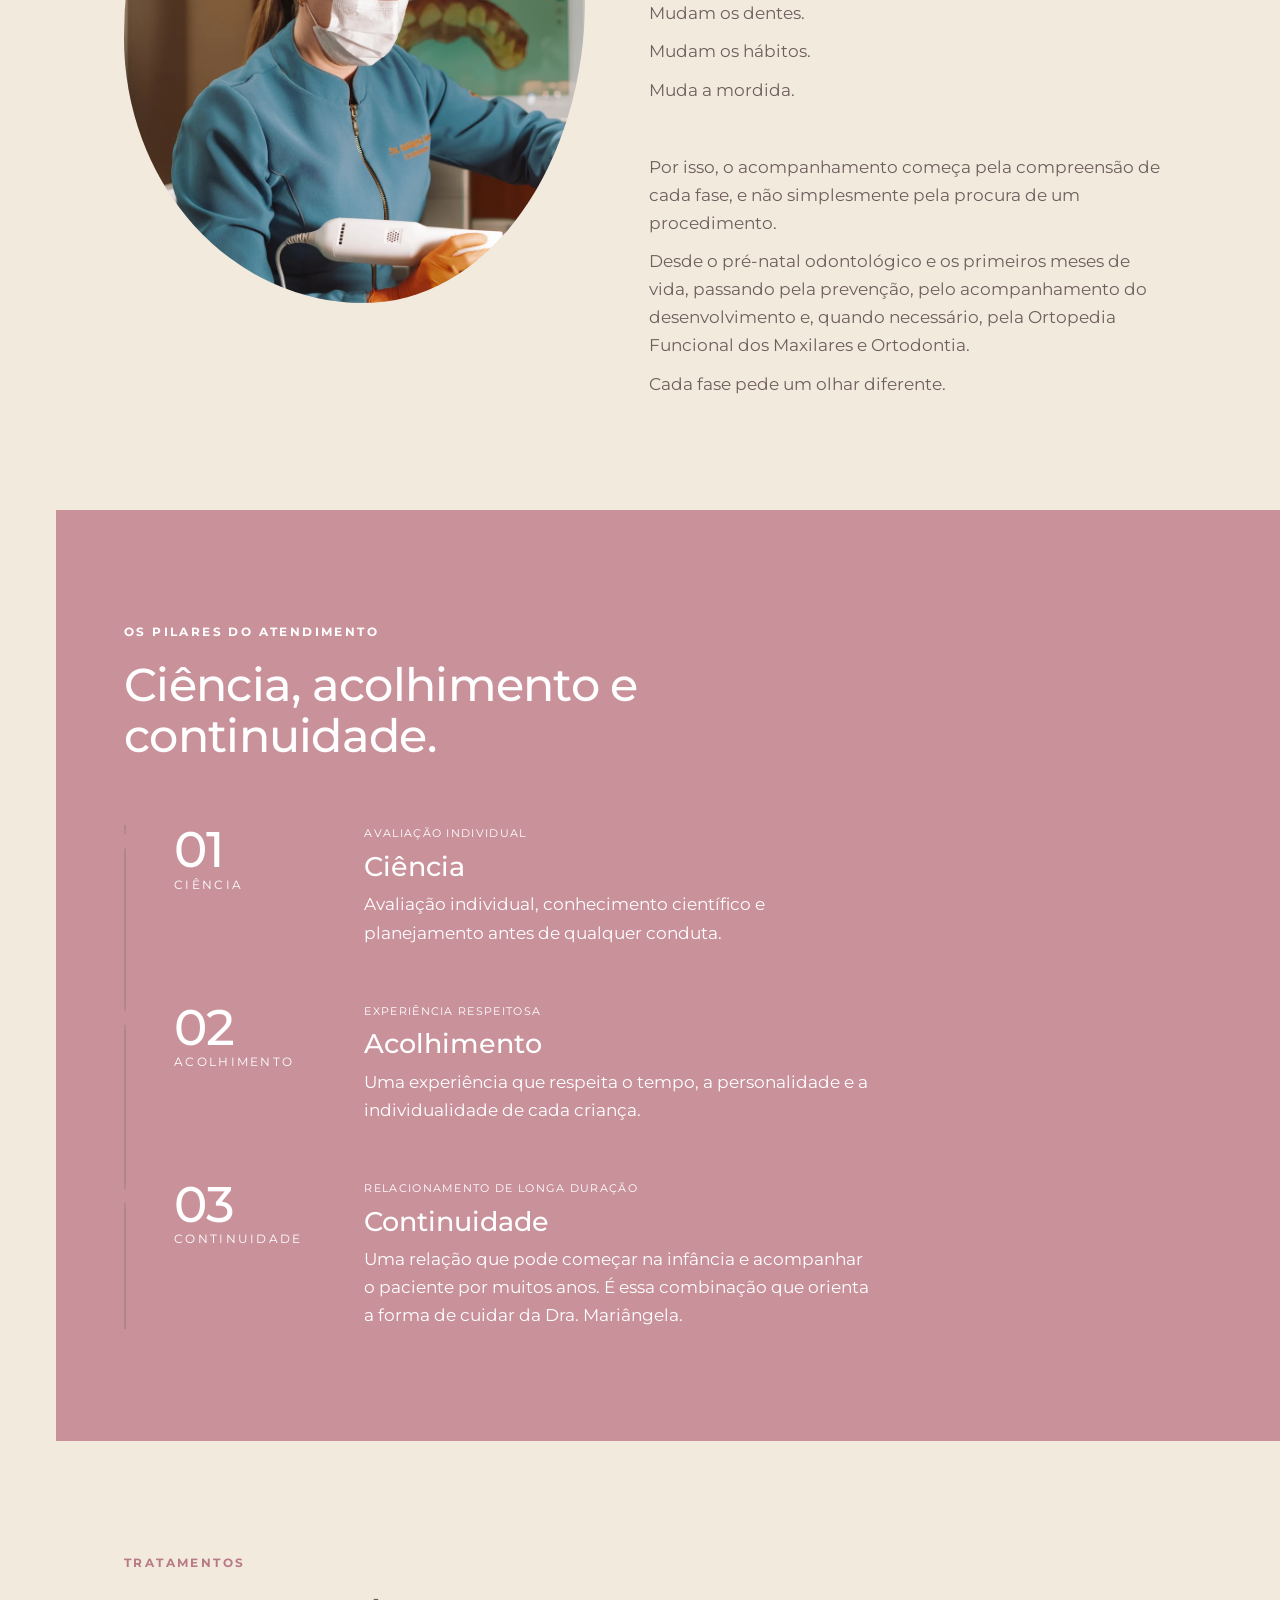
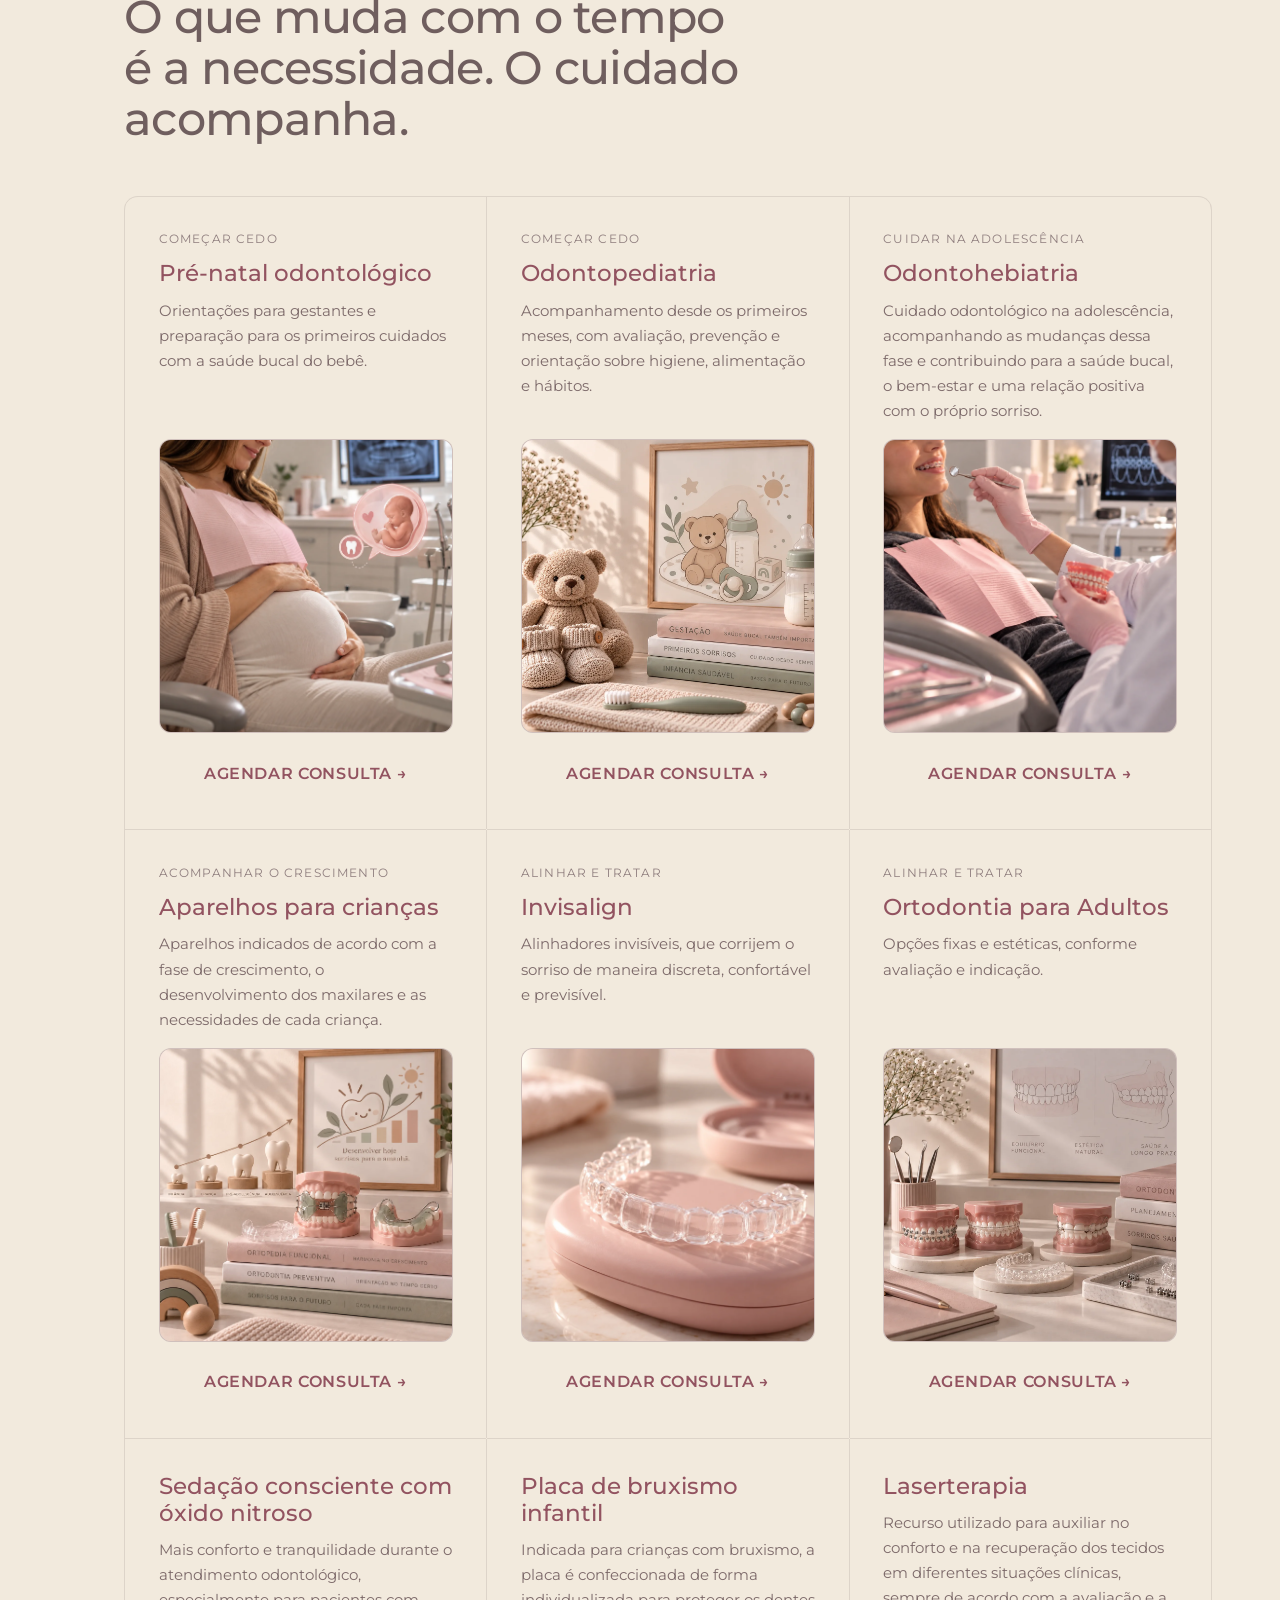
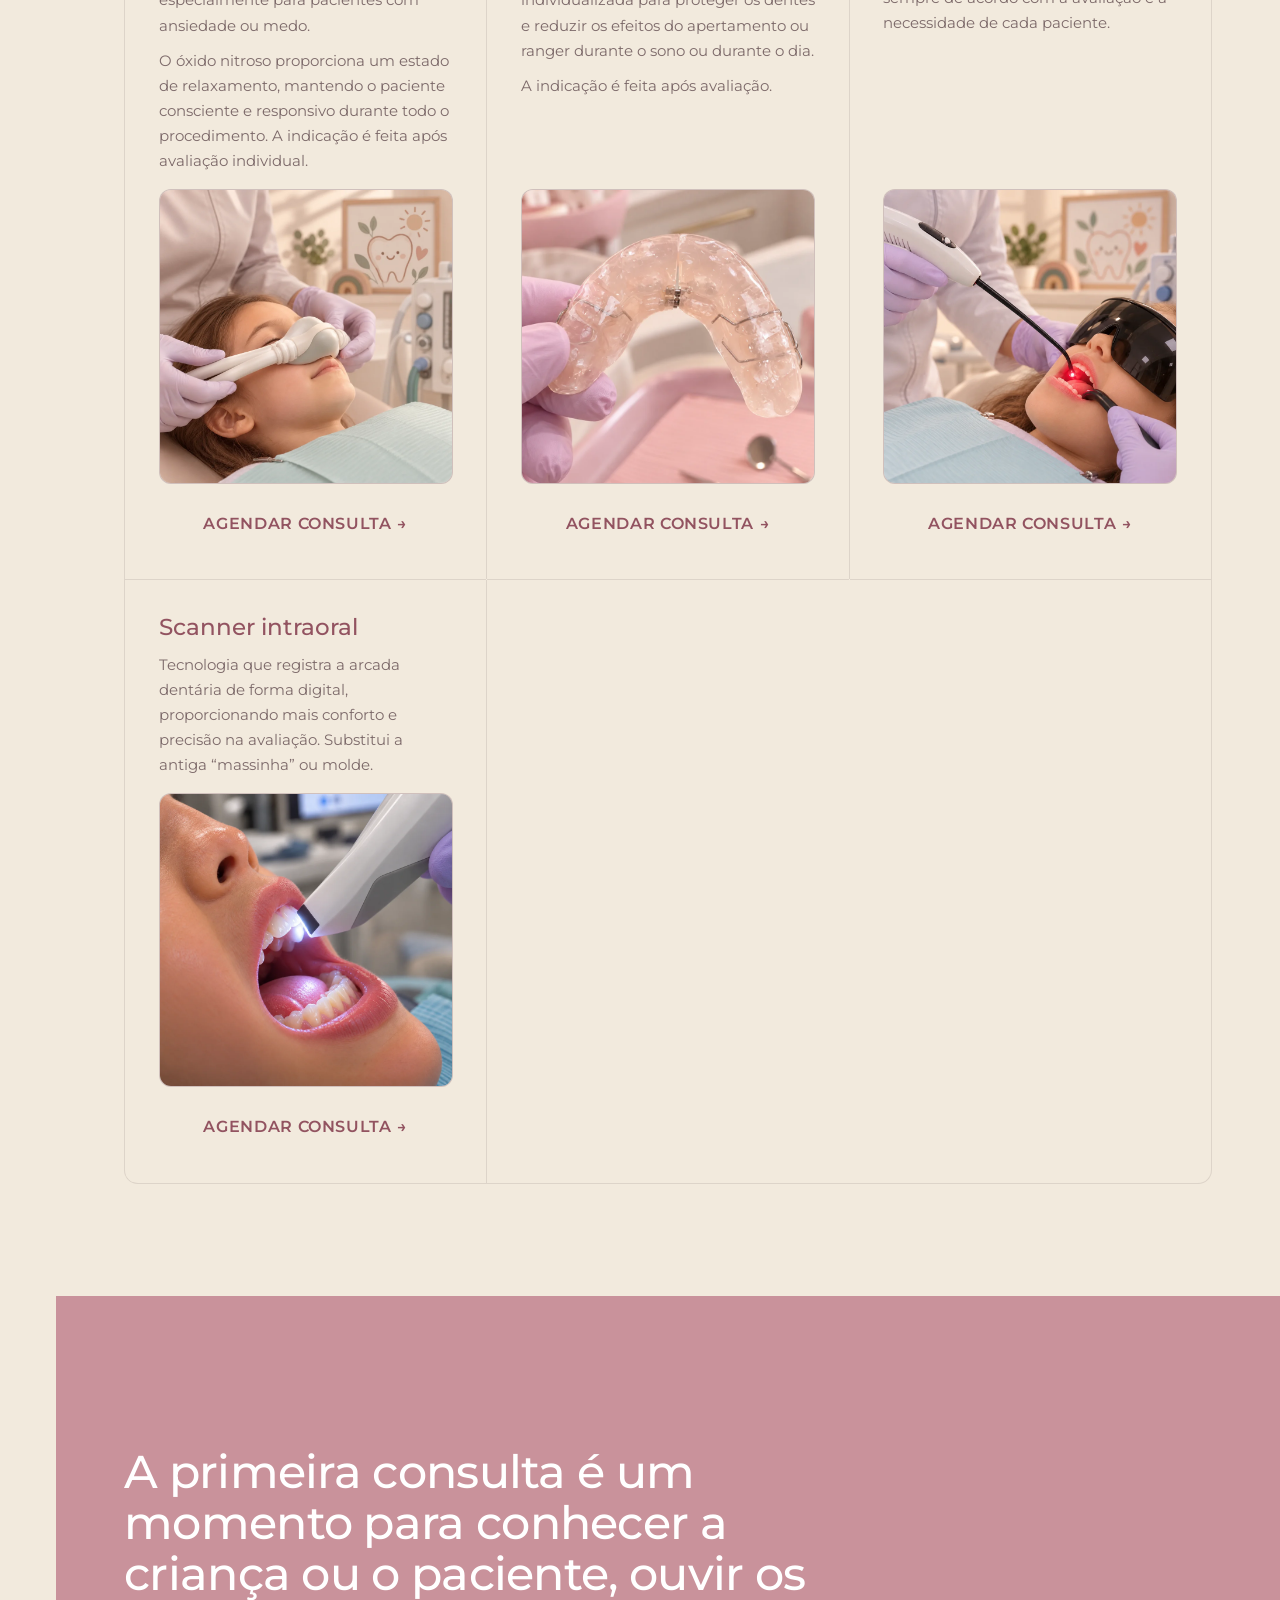
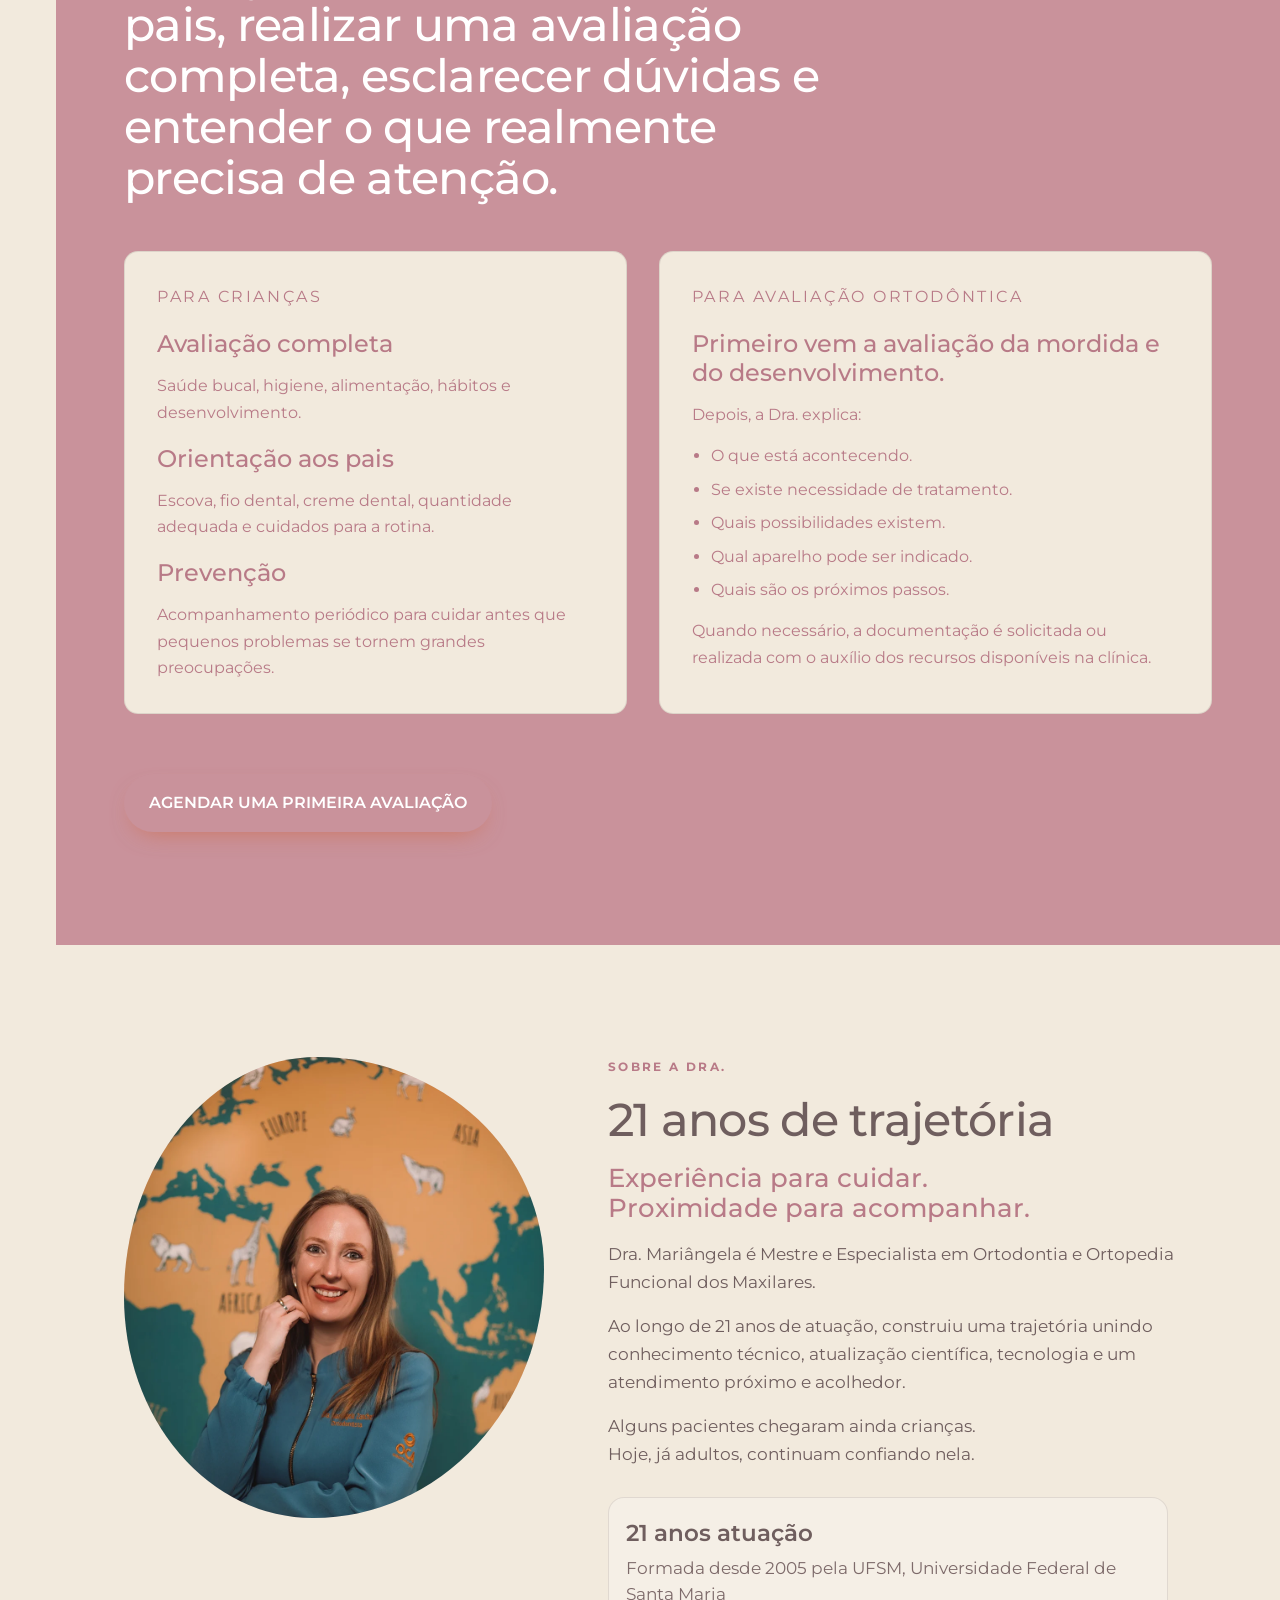
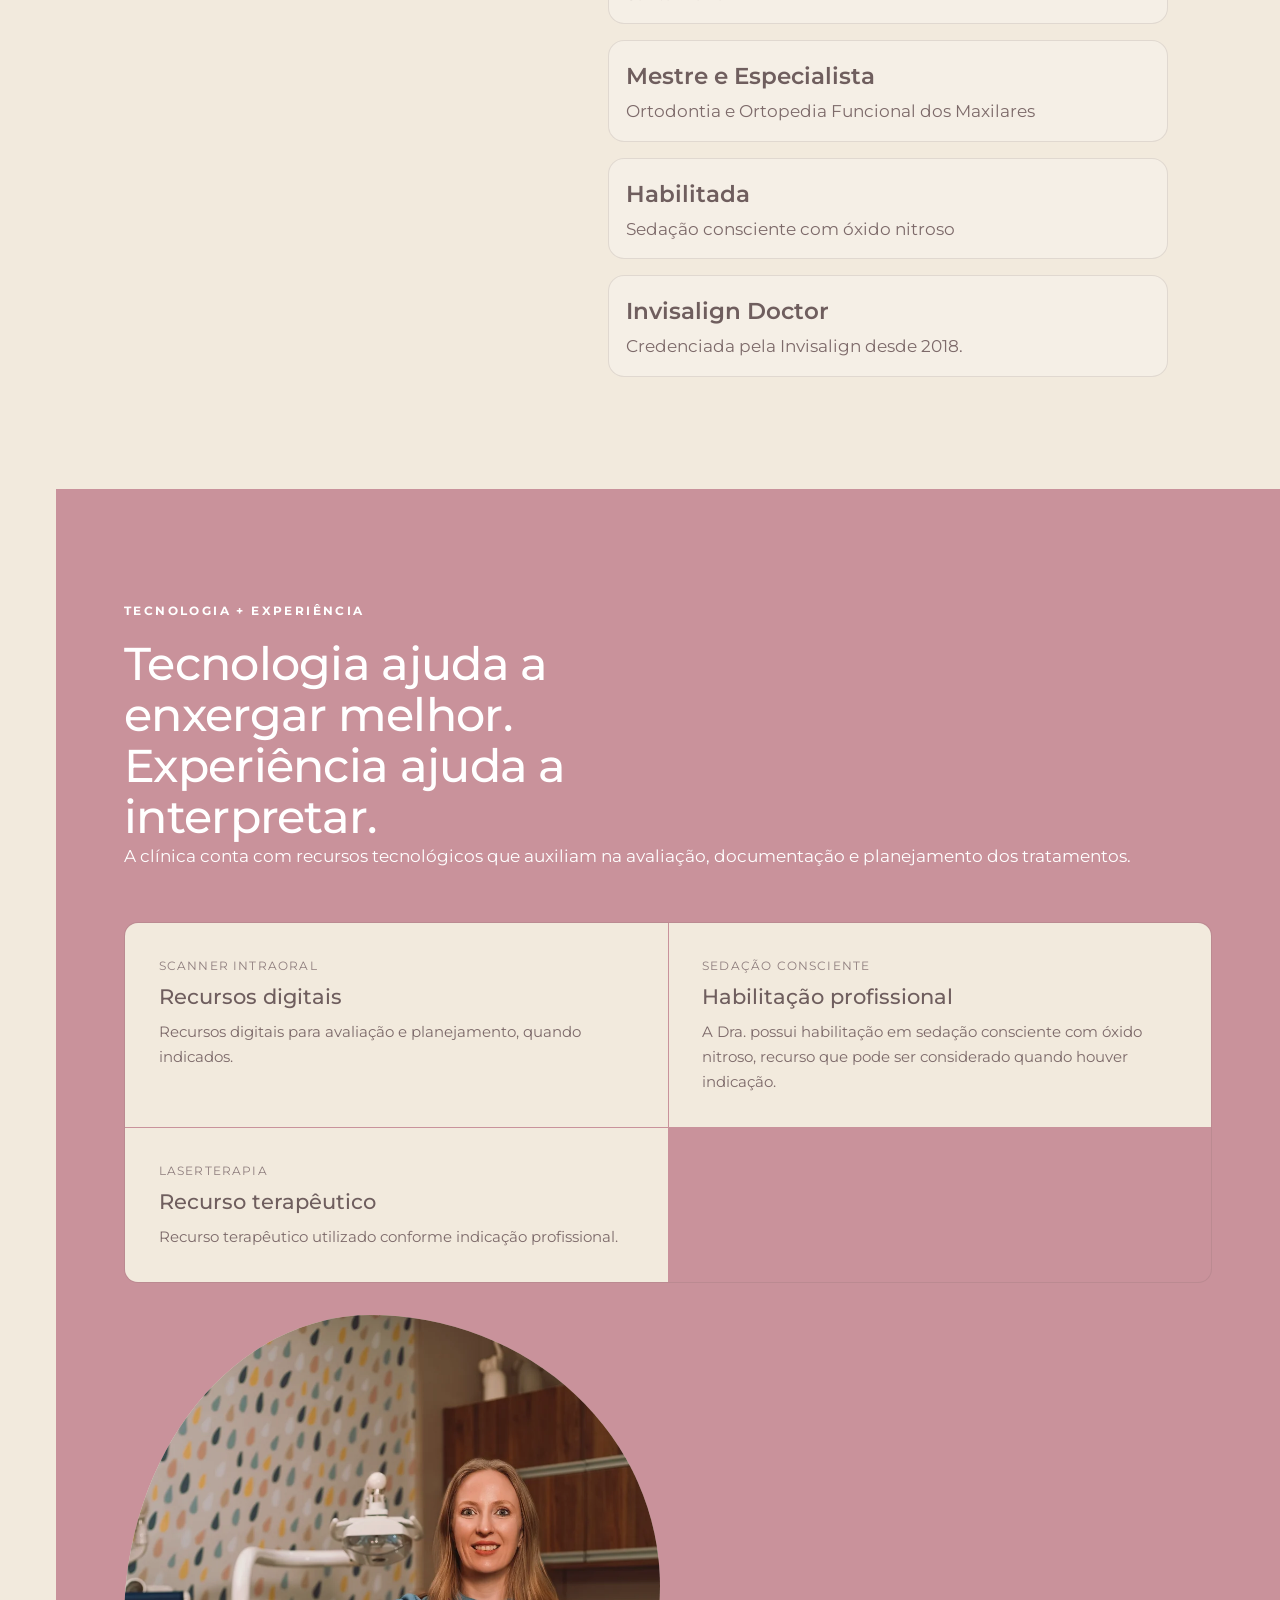
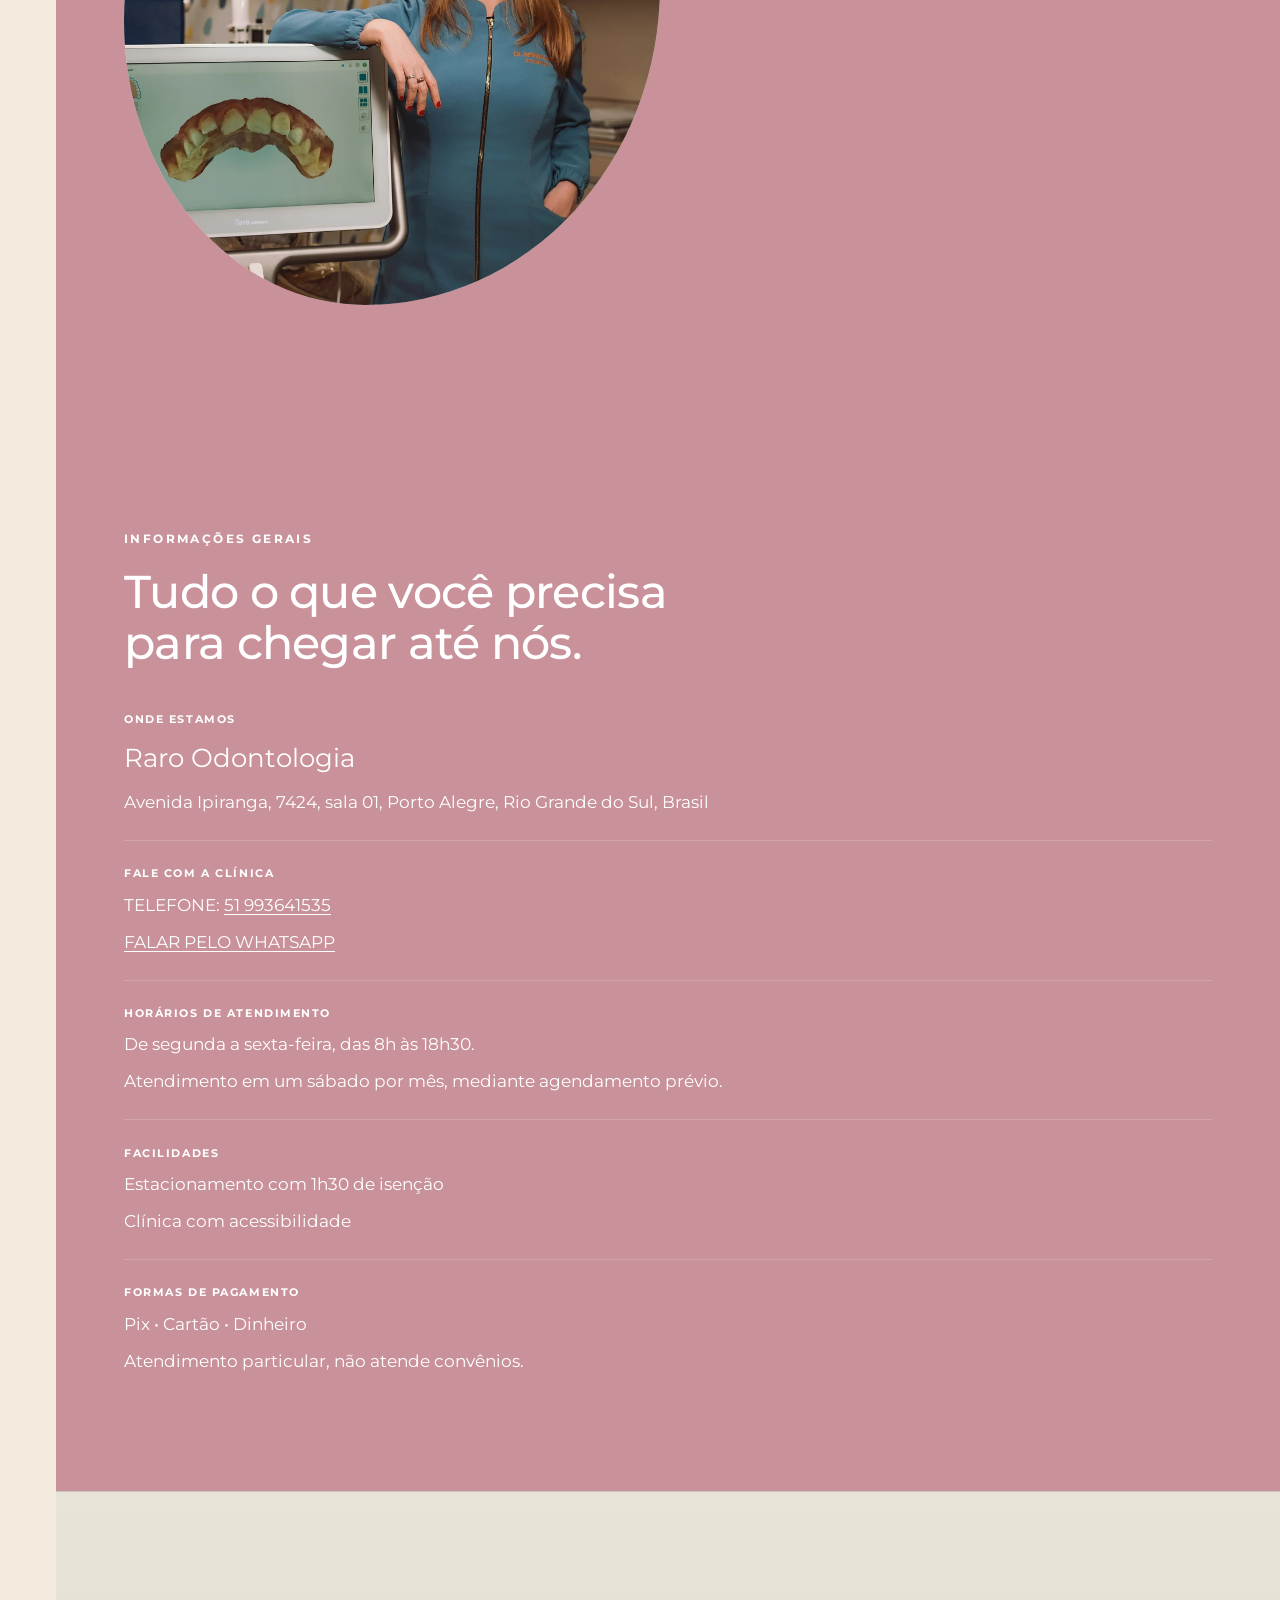
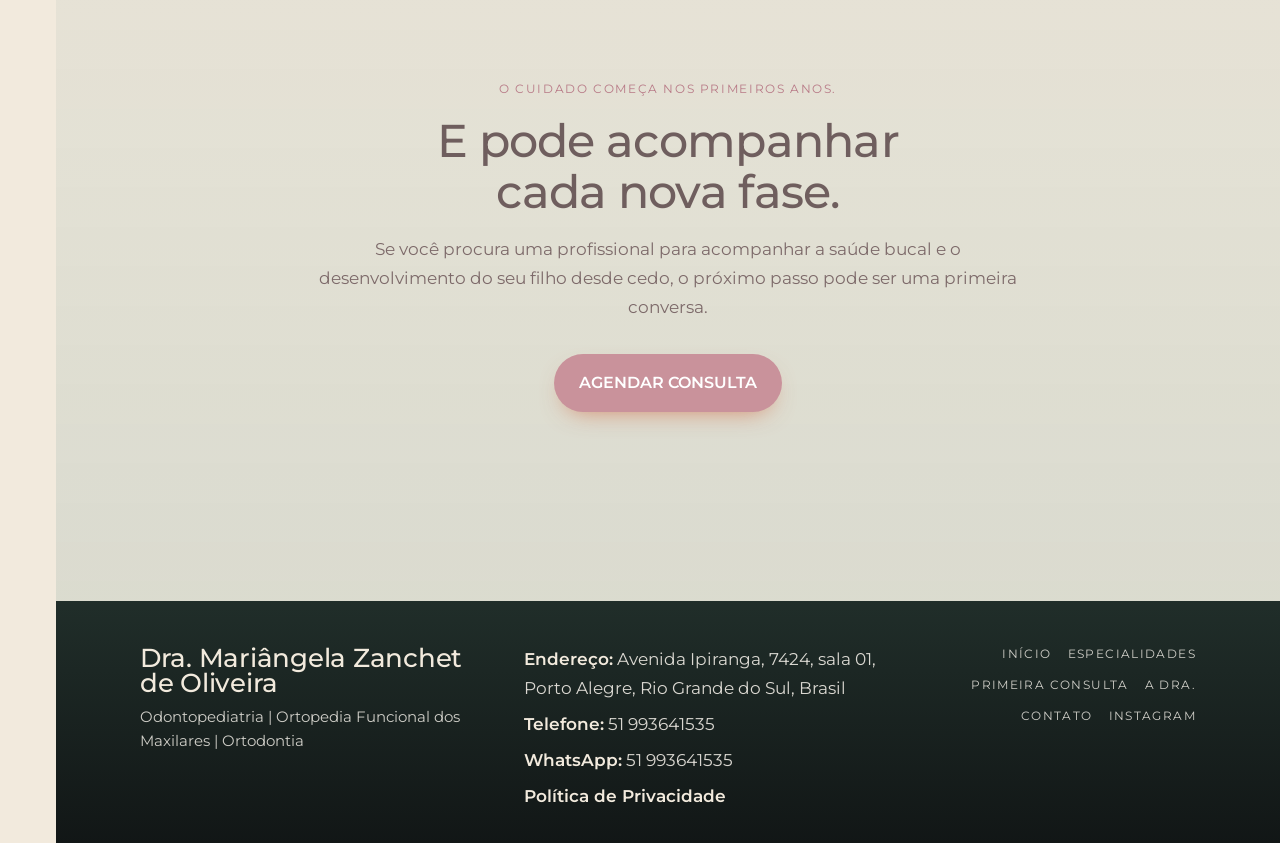
==== commit 8a285dc0: "ajuste invisalign 2" ====
--- a/index.html
+++ b/index.html
@@ -458,6 +458,10 @@
             <strong>Habilitada</strong>
             <span>Sedação consciente com óxido nitroso</span>
           </li>
+          <li>
+            <strong>Invisalign Doctor</strong>
+            <span>Credenciada pela Invisalign desde 2018.</span>
+          </li>
         </ul>
       </div>
     </div>
